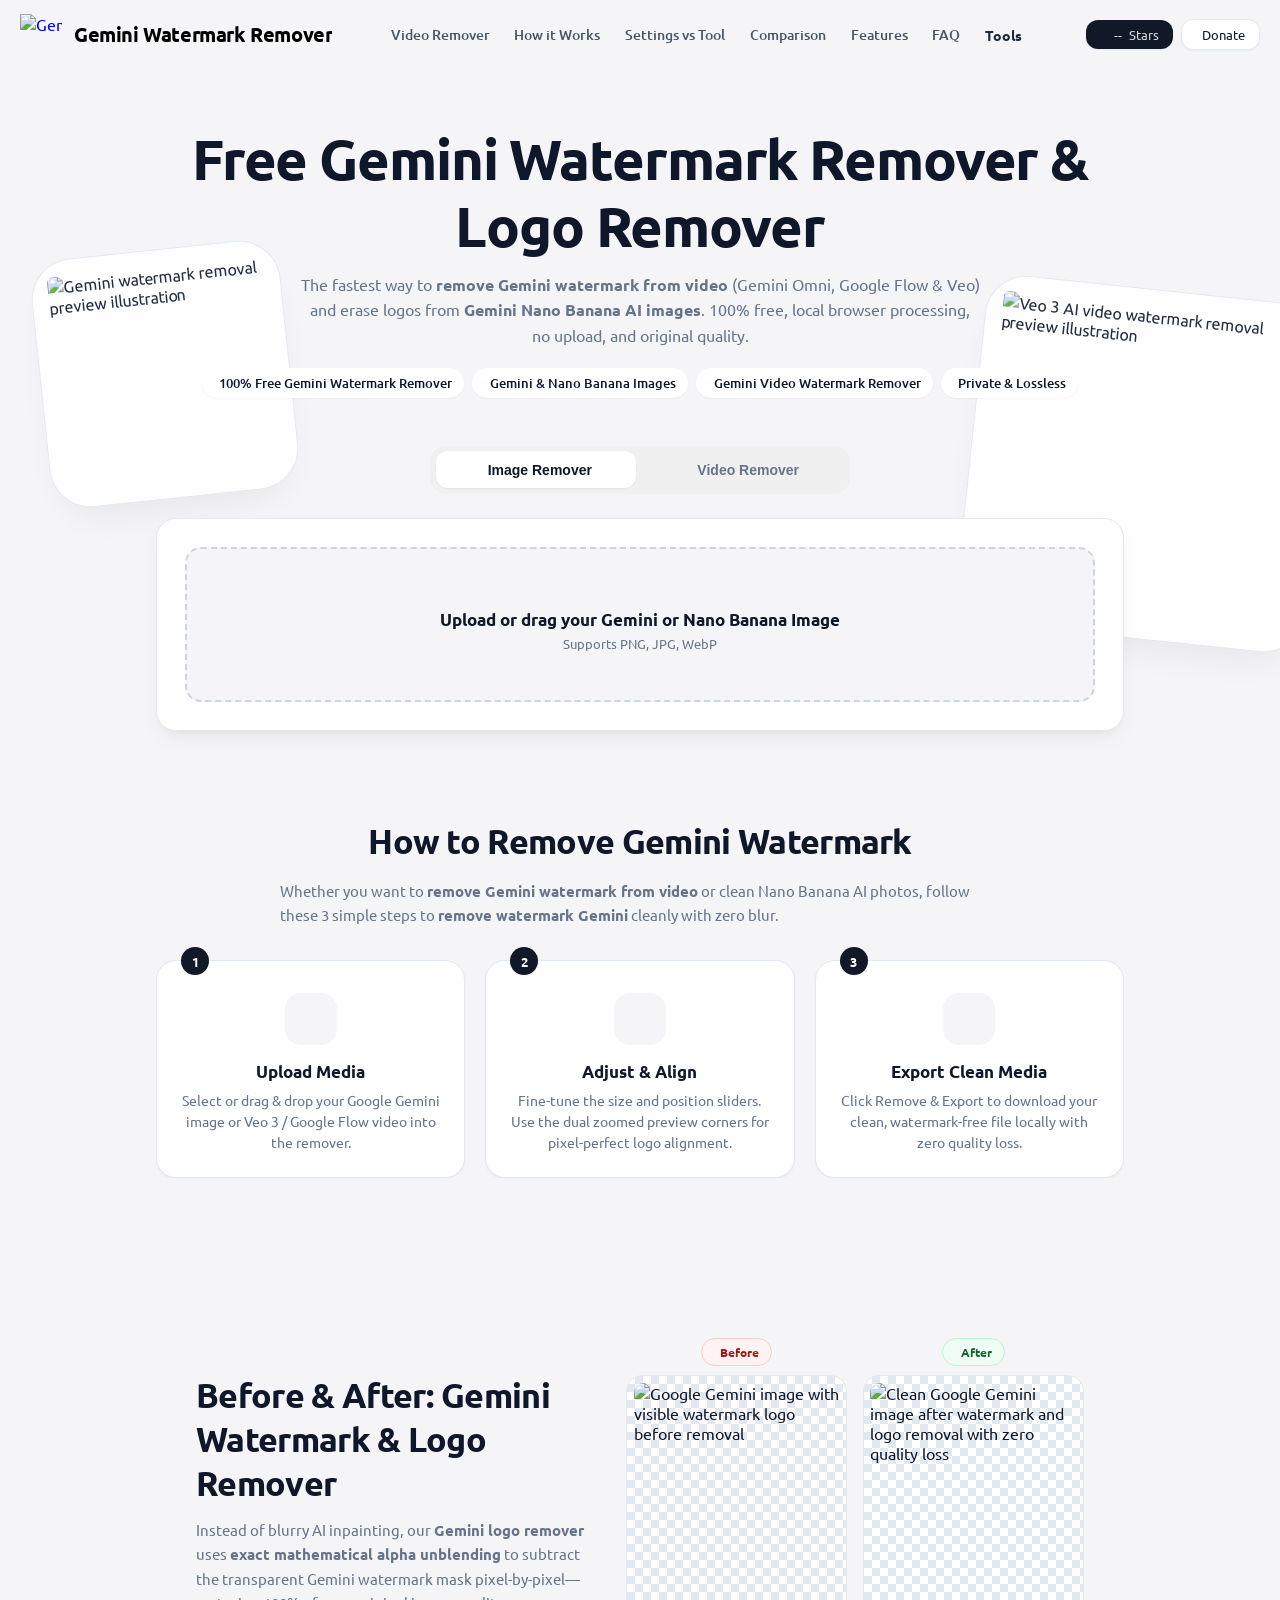
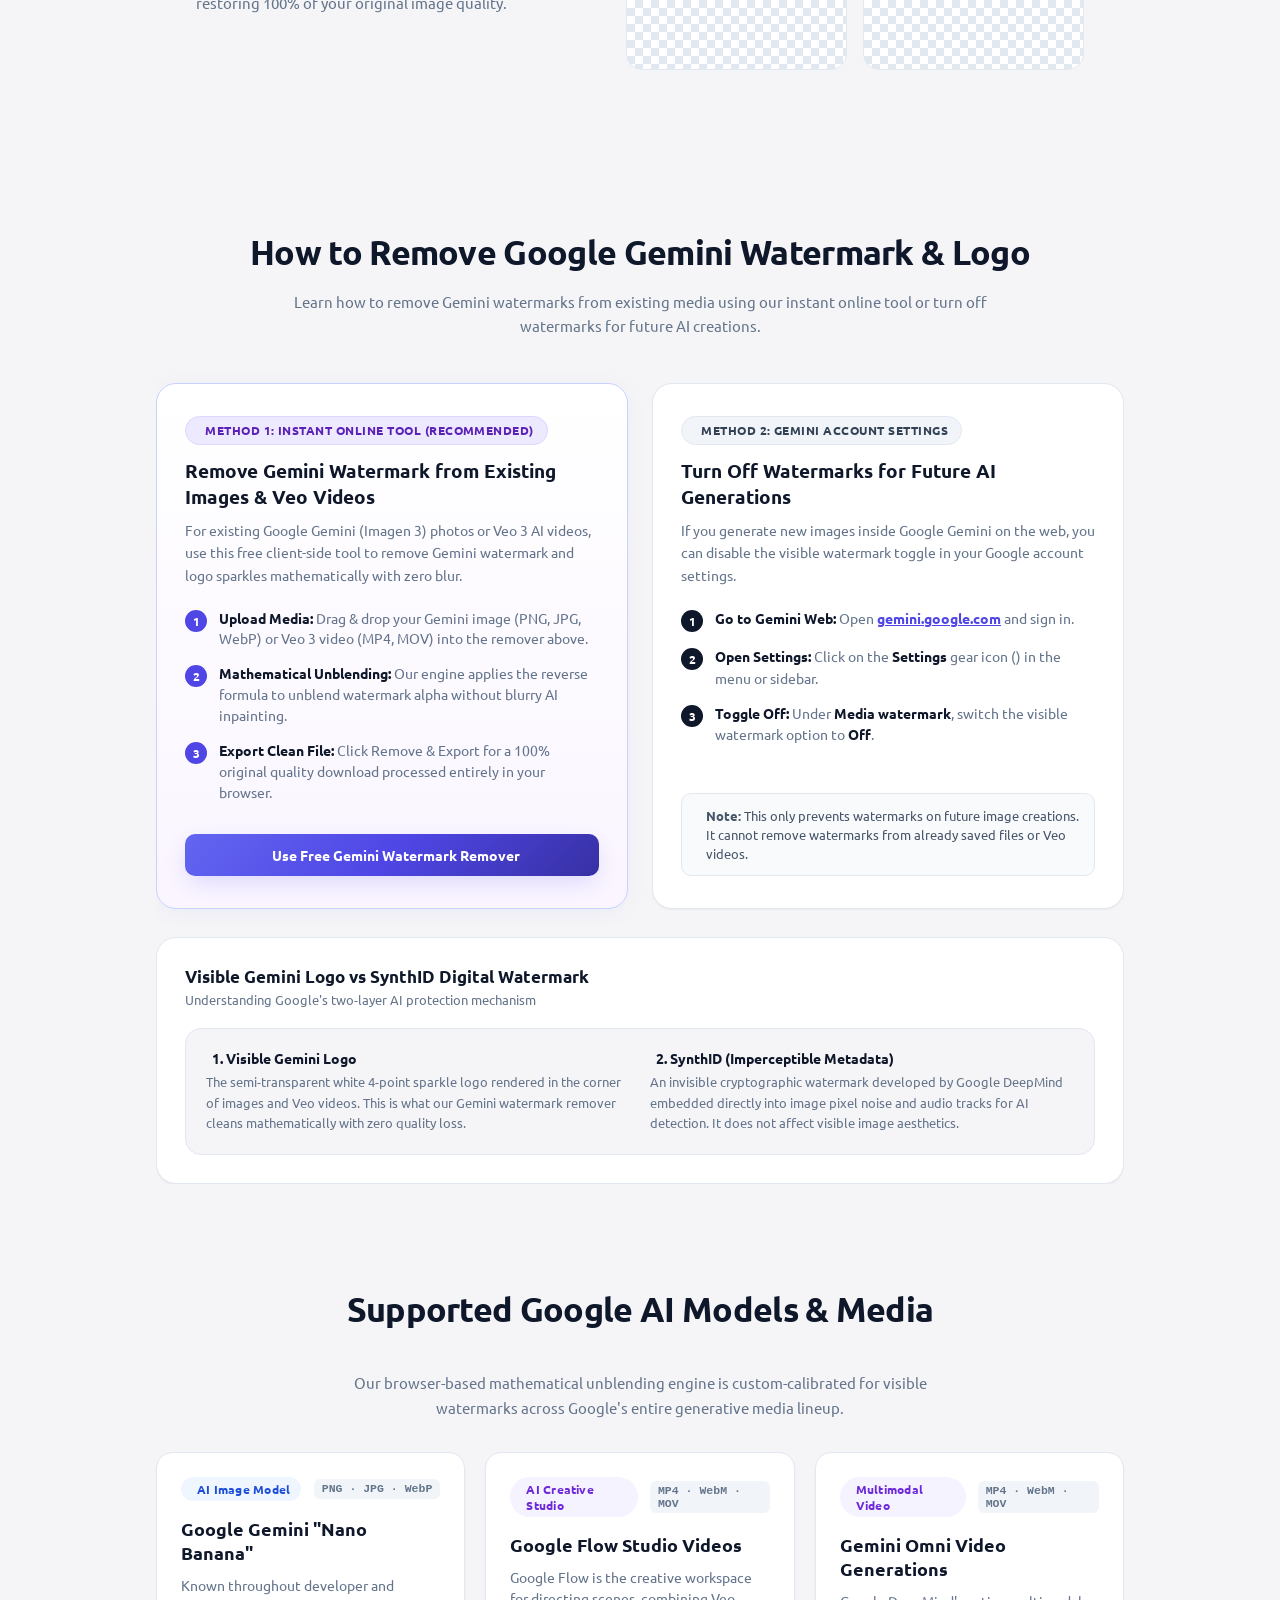
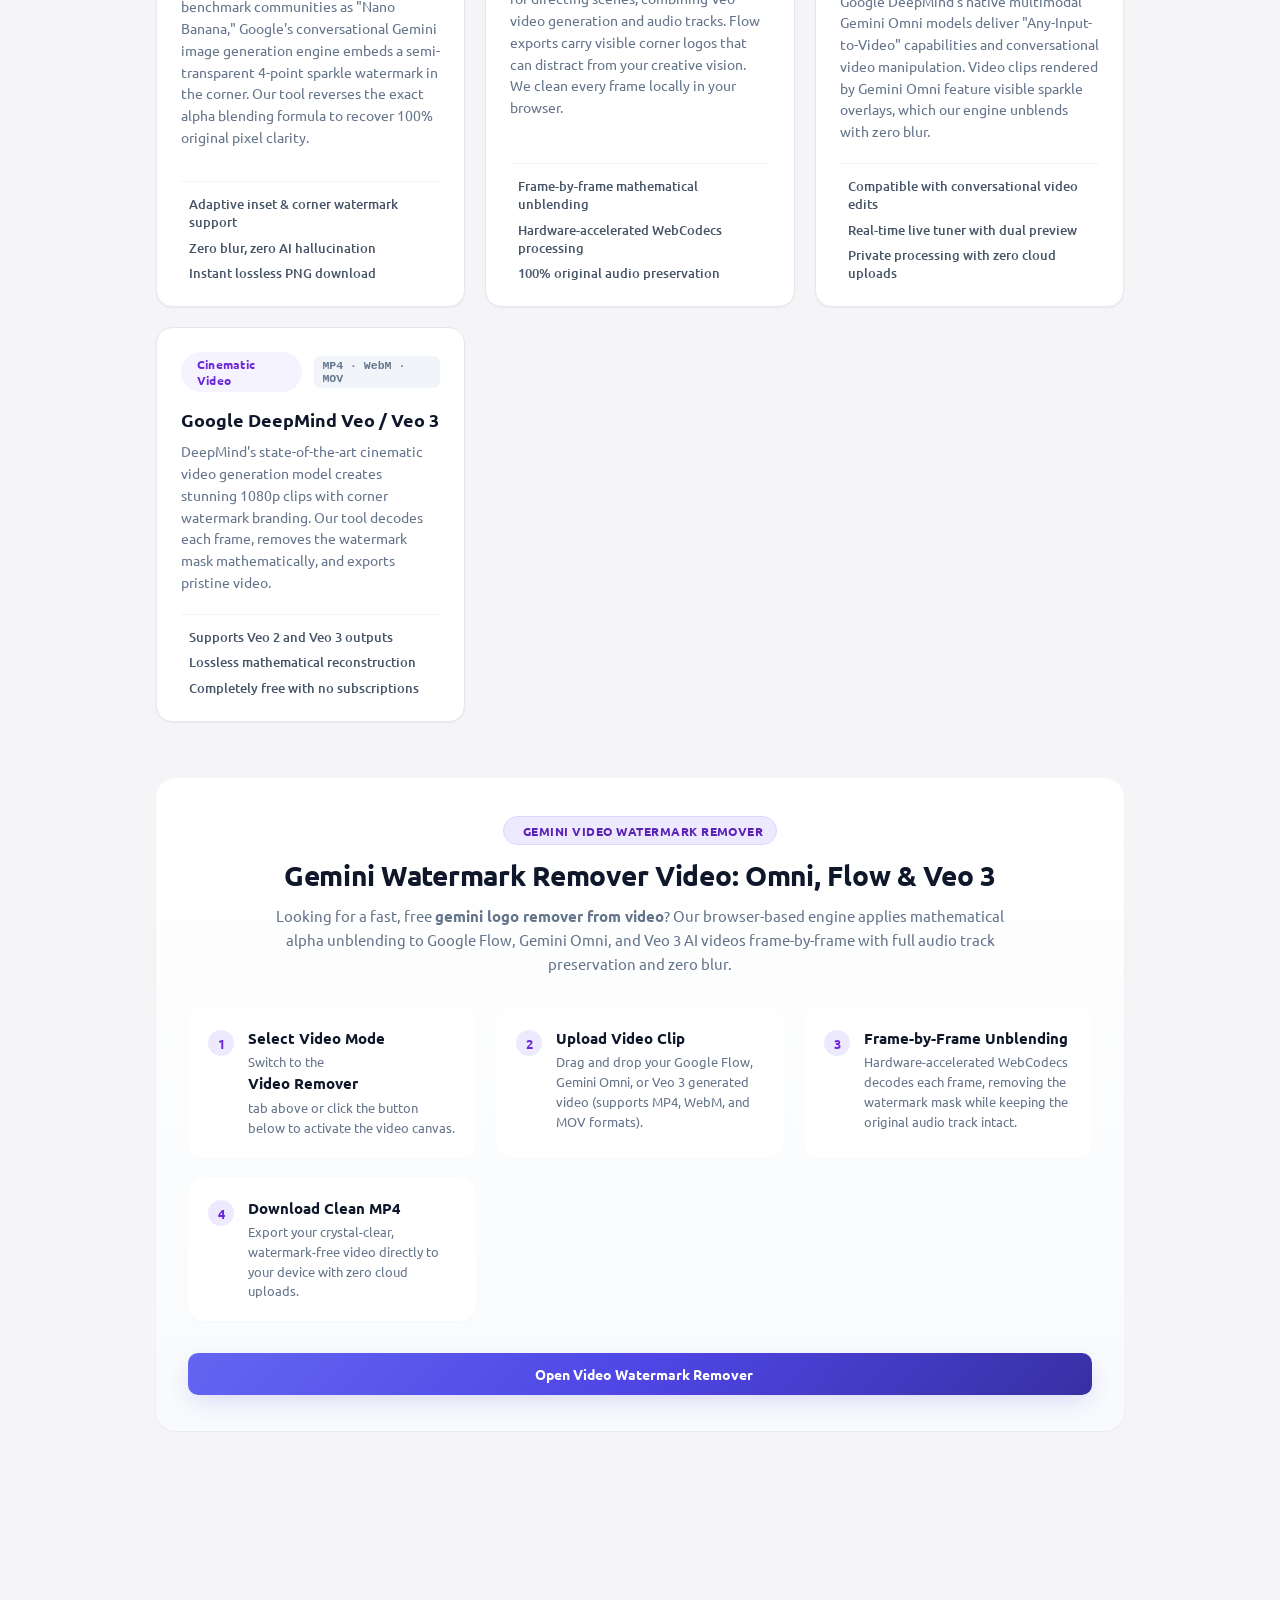
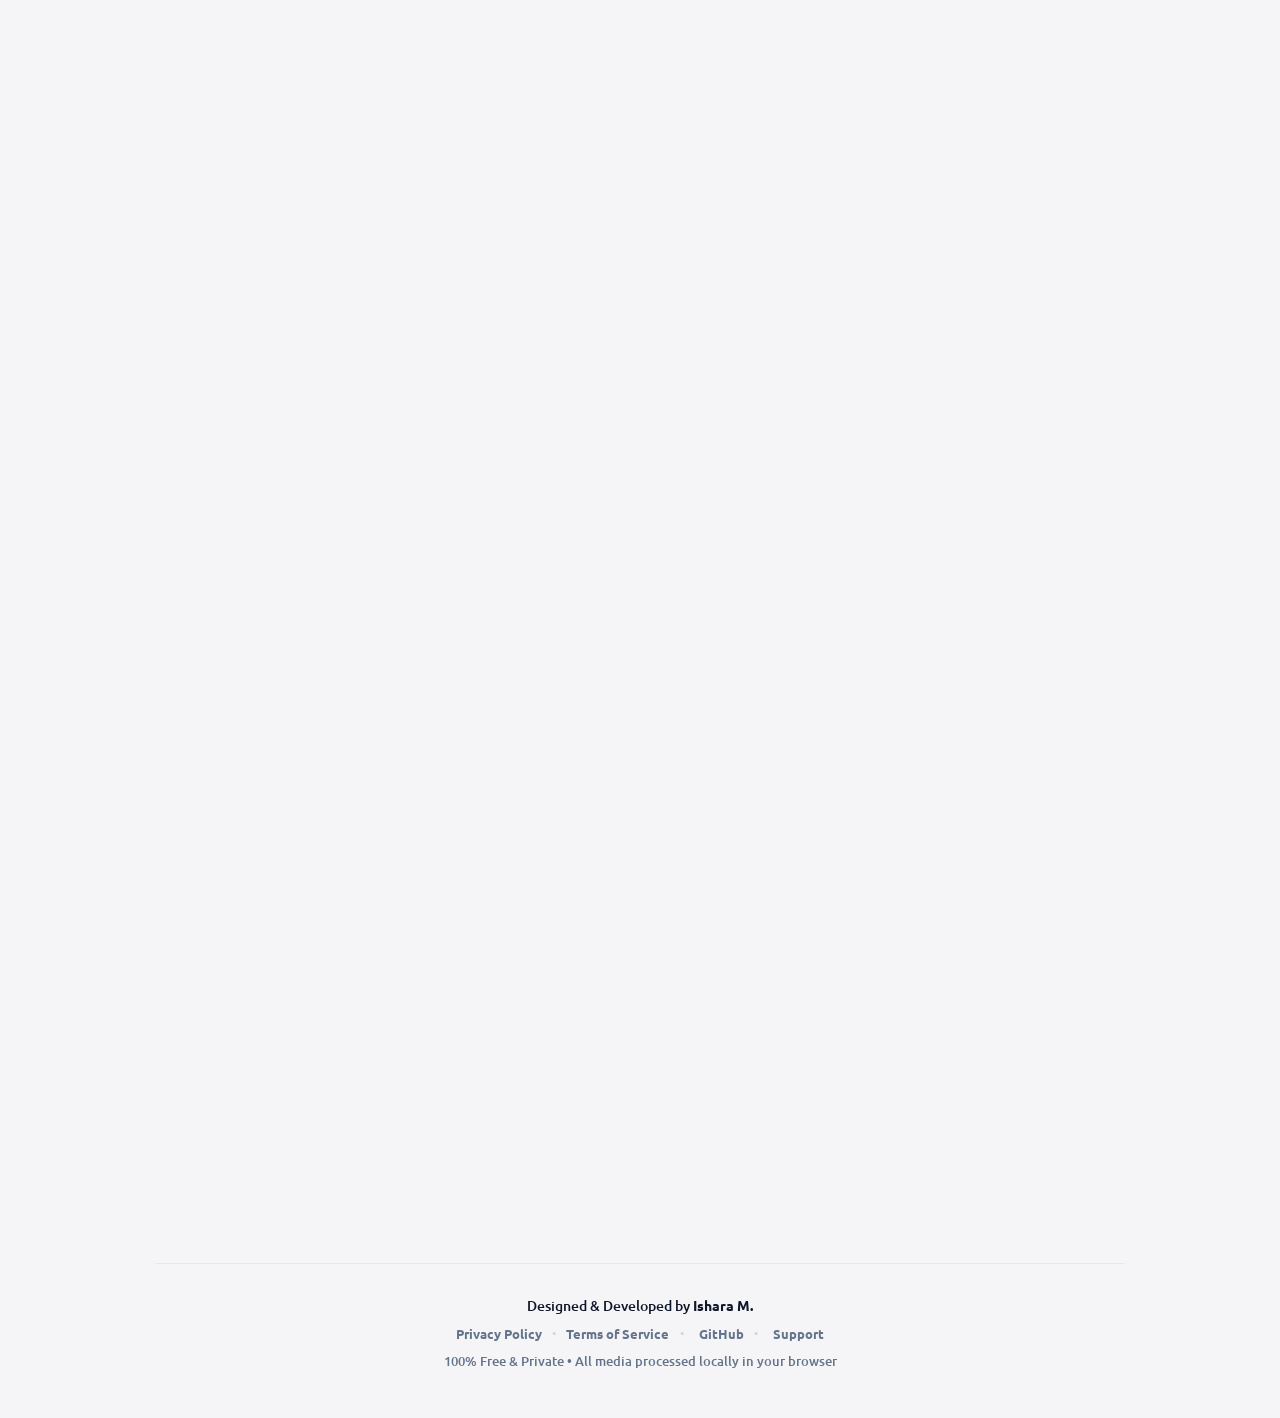
==== index.html @ 547e9e4a "feat: update SEO metadata, headers, and FAQ content for Gemini watermark remover" ====
<!DOCTYPE html>
<html lang="en">

<head>
  <meta charset="UTF-8" />
  <meta name="viewport" content="width=device-width, initial-scale=1.0" />
  <title>Gemini Watermark Remover &amp; Logo Remover – Free Video &amp; Image Tool (Flow &amp; Omni)</title>
  <meta name="description"
    content="Free Gemini watermark remover &amp; logo remover. Remove Gemini watermark from video (Gemini Omni, Flow, Veo) and Nano Banana AI images online with zero quality loss." />
  <meta name="keywords"
    content="gemini watermark remover, gemini logo remover, remove gemini watermark, gemini watermark remover video, gemini video watermark remover, gemini watermark remover free, remove gemini watermark from video, gemini remove watermark, gemini logo remover from video, remove watermark gemini, google flow watermark remover, gemini omni watermark remover, nano banana watermark remover, veo 3 watermark remover" />
  <meta name="robots" content="index, follow" />
  <meta name="author" content="Ishara M." />
  <meta name="theme-color" content="#ffffff" />
  <meta name="apple-mobile-web-app-capable" content="yes" />
  <meta name="apple-mobile-web-app-status-bar-style" content="default" />
  <meta name="apple-mobile-web-app-title" content="Gemini Remover" />
  <link rel="icon" type="image/png"
    href="https://ishara-madu.github.io/gemini-watermark-remover/assets/favicon-96x96.png" sizes="96x96" />
  <link rel="icon" type="image/svg+xml"
    href="https://ishara-madu.github.io/gemini-watermark-remover/assets/favicon.svg" />
  <link rel="shortcut icon" href="https://ishara-madu.github.io/gemini-watermark-remover/assets/favicon.ico" />
  <link rel="apple-touch-icon" sizes="180x180"
    href="https://ishara-madu.github.io/gemini-watermark-remover/assets/apple-touch-icon.png" />
  <link rel="manifest" href="https://ishara-madu.github.io/gemini-watermark-remover/assets/site.webmanifest" />

  <link rel="canonical" href="https://ishara-madu.github.io/gemini-watermark-remover/" />

  <!-- Open Graph / Facebook -->
  <meta property="og:site_name" content="Gemini Watermark Remover" />
  <meta property="og:type" content="website" />
  <meta property="og:url" content="https://ishara-madu.github.io/gemini-watermark-remover/" />
  <meta property="og:title" content="Gemini Watermark Remover &amp; Logo Remover – Free Video &amp; Image Tool" />
  <meta property="og:description"
    content="Free Gemini watermark remover &amp; logo remover. Remove Gemini watermark from video (Gemini Omni, Flow, Veo) and Nano Banana AI images online with zero quality loss." />
  <meta property="og:image" content="https://ishara-madu.github.io/gemini-watermark-remover/assets/logo.webp" />
  <meta property="og:image:width" content="1200" />
  <meta property="og:image:height" content="630" />
  <meta property="og:image:alt" content="Free Gemini Watermark Remover &amp; Logo Remover" />
  <meta property="og:locale" content="en_US" />

  <!-- Twitter -->
  <meta property="twitter:card" content="summary_large_image" />
  <meta property="twitter:url" content="https://ishara-madu.github.io/gemini-watermark-remover/" />
  <meta property="twitter:title" content="Gemini Watermark Remover &amp; Logo Remover – Free Video &amp; Image Tool" />
  <meta property="twitter:description"
    content="Free Gemini watermark remover &amp; logo remover. Remove Gemini watermark from video (Gemini Omni, Flow, Veo) and Nano Banana AI images online with zero quality loss." />
  <meta property="twitter:image" content="https://ishara-madu.github.io/gemini-watermark-remover/assets/logo.webp" />
  <meta property="twitter:image:alt" content="Free Gemini Watermark Remover &amp; Logo Remover" />

  <!-- Structured Data (JSON-LD) -->
  <script type="application/ld+json">
  {
    "@context": "https://schema.org",
    "@graph": [
      {
        "@type": "SoftwareApplication",
        "name": "Gemini Watermark Remover",
        "alternateName": [
          "Remove Gemini Watermark",
          "Google Flow Watermark Remover",
          "Gemini Omni Video Remover",
          "Gemini Nano Banana Watermark Remover",
          "Gemini Logo Remover",
          "Veo 3 Watermark Remover"
        ],
        "url": "https://ishara-madu.github.io/gemini-watermark-remover/",
        "image": "https://ishara-madu.github.io/gemini-watermark-remover/assets/logo.webp",
        "screenshot": "https://ishara-madu.github.io/gemini-watermark-remover/assets/after.webp",
        "inLanguage": "en",
        "operatingSystem": "All, Web Browser",
        "applicationCategory": "MultimediaApplication",
        "applicationSubCategory": "Image and Video Editor",
        "browserRequirements": "Requires HTML5 Canvas and WebCodecs support",
        "description": "Free online watermark remover for Google Gemini, Google Flow, Gemini Omni videos, and Gemini Nano Banana images using mathematical alpha unblending with zero quality loss.",
        "offers": {
          "@type": "Offer",
          "price": "0",
          "priceCurrency": "USD"
        },
        "aggregateRating": {
          "@type": "AggregateRating",
          "ratingValue": "4.9",
          "ratingCount": "1280",
          "bestRating": "5",
          "worstRating": "1"
        },
        "featureList": [
          "100% Client-Side Private Processing (No Server Uploads)",
          "Mathematical Alpha Unblending (Zero Quality Loss & No Blur)",
          "Gemini & Nano Banana Image Watermark Remover (PNG, JPG, WebP)",
          "Gemini Omni & Google Flow AI Video Watermark Remover (MP4, WebM, MOV)",
          "Google Veo 3 Video Watermark Unblending with Audio Preservation",
          "Real-time Live Tuner with Dual Zoomed Previews & Model Presets",
          "100% Free with No File Limits and No Sign-up Required"
        ],
        "author": {
          "@type": "Person",
          "name": "Ishara M.",
          "url": "https://ishara-madu.github.io/"
        }
      },
      {
        "@type": "WebSite",
        "name": "Gemini Watermark Remover",
        "alternateName": "Remove Gemini Watermark Online",
        "url": "https://ishara-madu.github.io/gemini-watermark-remover/",
        "description": "Free online Gemini and Google Flow watermark remover for Gemini Omni videos, Veo clips, and Nano Banana AI images.",
        "inLanguage": "en",
        "publisher": {
          "@type": "Person",
          "name": "Ishara M.",
          "url": "https://ishara-madu.github.io/"
        }
      },
      {
        "@type": "BreadcrumbList",
        "itemListElement": [
          {
            "@type": "ListItem",
            "position": 1,
            "name": "Home",
            "item": "https://ishara-madu.github.io/gemini-watermark-remover/"
          }
        ]
      },
      {
        "@type": "HowTo",
        "name": "How to Remove Gemini & Google Flow Watermarks Online",
        "description": "Step-by-step guide to remove visible Gemini and Google Flow watermarks from Gemini Omni videos and Nano Banana images directly in your browser without quality loss.",
        "image": "https://ishara-madu.github.io/gemini-watermark-remover/assets/logo.webp",
        "step": [
          {
            "@type": "HowToStep",
            "position": 1,
            "name": "Upload Media",
            "text": "Select or drag & drop your Gemini Nano Banana image (PNG, JPG, WebP) or Gemini Omni / Google Flow / Veo video (MP4, WebM, MOV) into the watermark remover tool."
          },
          {
            "@type": "HowToStep",
            "position": 2,
            "name": "Adjust & Align",
            "text": "Choose a model preset (Nano Banana, Omni/Flow, or Veo) or fine-tune sliders. Use the dual zoomed preview corners for pixel-perfect alignment over the visible logo."
          },
          {
            "@type": "HowToStep",
            "position": 3,
            "name": "Export Clean Media",
            "text": "Click Remove & Export to generate your watermark-free file locally in your browser with zero quality loss."
          }
        ]
      },
      {
        "@type": "FAQPage",
        "mainEntity": [
          {
            "@type": "Question",
            "name": "How to remove Gemini watermark from video and AI images?",
            "acceptedAnswer": {
              "@type": "Answer",
              "text": "To remove Gemini watermark from video (Google Flow, Gemini Omni, Veo) or Nano Banana AI images, simply upload your file into our Gemini watermark remover free tool above. Our tool mathematically unblends the transparent logo pixel-by-pixel, restoring 100% of your original media clarity without any blurry AI smudge."
            }
          },
          {
            "@type": "Question",
            "name": "How does this Gemini logo remover work?",
            "acceptedAnswer": {
              "@type": "Answer",
              "text": "Google Gemini embeds a transparent logo mask into generated images and Veo videos using alpha blending. Instead of guessing pixels like AI object removers, our Gemini logo remover applies the exact reverse mathematical formula Original = (Watermarked - Logo * Alpha) / (1 - Alpha) to unblend the watermark pixel-by-pixel with zero quality loss."
            }
          },
          {
            "@type": "Question",
            "name": "Is this Gemini watermark remover free to use?",
            "acceptedAnswer": {
              "@type": "Answer",
              "text": "Yes, our Gemini watermark remover free online tool is 100% free with no limits! There are no hidden subscription fees, no user registration required, no file count limits, and no secondary watermarks added to your exported files."
            }
          },
          {
            "@type": "Question",
            "name": "Does this tool work on Google Gemini Nano Banana images?",
            "acceptedAnswer": {
              "@type": "Answer",
              "text": "Yes! 'Nano Banana' is the widely recognized codename for Google's conversational Gemini image generation model. Our tool is optimized to detect and reverse the 4-point sparkle watermark on Nano Banana images with 100% mathematical precision and zero blur."
            }
          },
          {
            "@type": "Question",
            "name": "Can I remove watermarks from Google Flow and Gemini Omni videos?",
            "acceptedAnswer": {
              "@type": "Answer",
              "text": "Yes! Our browser engine directly cleans visible watermarks from Google Flow studio videos and Gemini Omni multimodal clips (MP4, WebM, MOV) frame-by-frame using WebCodecs, fully preserving your original audio."
            }
          },
          {
            "@type": "Question",
            "name": "Can I remove Gemini watermark from Veo 3 videos and Imagen 3 photos?",
            "acceptedAnswer": {
              "@type": "Answer",
              "text": "Yes! Our tool fully supports Google Gemini Imagen 3 / Nano Banana images (PNG, JPG, WebP) and Gemini Veo 3 / Google Flow / Omni AI videos (MP4, WebM, MOV) with full audio preservation and GPU-accelerated WebCodecs."
            }
          },
          {
            "@type": "Question",
            "name": "Can I turn off watermarks directly in Google Gemini settings?",
            "acceptedAnswer": {
              "@type": "Answer",
              "text": "Yes! On Gemini web (gemini.google.com), you can go to Settings > Media watermark and turn visible watermarks Off. However, this only applies to future image generations and cannot remove watermarks from previously saved images or Flow/Veo/Omni videos, which is why you can use our free tool."
            }
          },
          {
            "@type": "Question",
            "name": "What is the difference between visual Gemini logo and SynthID?",
            "acceptedAnswer": {
              "@type": "Answer",
              "text": "Visual watermarks are the transparent 4-point sparkle logos seen in the corner of images and videos, which our tool removes cleanly. SynthID is an imperceptible cryptographic watermark embedded directly into pixel noise by Google DeepMind for AI detection that does not affect visual appearance."
            }
          },
          {
            "@type": "Question",
            "name": "Why is mathematical watermark removal better than AI inpainting?",
            "acceptedAnswer": {
              "@type": "Answer",
              "text": "AI inpainting tools guess what lies beneath the watermark by blurring or smudging pixels, causing loss of detail. Mathematical alpha unblending subtracts the exact transparency values of the Gemini logo, revealing the actual sharp original pixels underneath."
            }
          },
          {
            "@type": "Question",
            "name": "Are my images and videos kept private and secure?",
            "acceptedAnswer": {
              "@type": "Answer",
              "text": "Absolutely. All image and video processing is executed 100% locally inside your web browser using HTML5 Canvas and WebCodecs APIs. Your files are never uploaded, stored, or transmitted to any external server."
            }
          },
          {
            "@type": "Question",
            "name": "What image and video file formats are supported?",
            "acceptedAnswer": {
              "@type": "Answer",
              "text": "We support all major formats: Images (PNG, JPG, WebP) and Videos (MP4, WebM, MOV) with instant browser downloads."
            }
          },
          {
            "@type": "Question",
            "name": "Can I use this Gemini watermark remover on mobile phones and tablets?",
            "acceptedAnswer": {
              "@type": "Answer",
              "text": "Yes! The website is fully mobile-responsive and works seamlessly on smartphones and tablets across iOS (Safari) and Android (Chrome/Edge/Firefox)."
            }
          }
        ]
      }
    ]
  }
  </script>
  <!-- Performance Resource Hints & Font Preconnects -->
  <link rel="preconnect" href="https://fonts.googleapis.com">
  <link rel="preconnect" href="https://fonts.gstatic.com" crossorigin>
  <link rel="dns-prefetch" href="https://code.iconify.design">
  <link href="https://fonts.googleapis.com/css2?family=Ubuntu:wght@400;500;700&display=swap" rel="stylesheet">
  <link rel="stylesheet" href="./style.css" />
  <script defer src="https://code.iconify.design/iconify-icon/1.0.7/iconify-icon.min.js"></script>
</head>

<body>

  <!-- Top Navigation Header -->
  <header class="app-header">
    <div class="header-container">
      <a href="#" class="brand" title="Gemini Watermark Remover">
        <img src="./assets/logo.webp" alt="Gemini Watermark Remover Logo" width="42" height="42" decoding="async"
          fetchpriority="high" style="object-fit: cover;" />
        <div class="brand-text">
          <span class="brand-title">Gemini Watermark Remover</span>
        </div>
      </a>

      <!-- Desktop Navigation Menu -->
      <nav class="nav-menu" aria-label="Main Navigation">
        <a href="#panel-video" class="nav-link" id="nav-link-video">Video Remover</a>
        <a href="#how-it-works" class="nav-link">How it Works</a>
        <a href="#guide" class="nav-link">Settings vs Tool</a>
        <a href="#comparison" class="nav-link">Comparison</a>
        <a href="#features" class="nav-link">Features</a>
        <a href="#faq" class="nav-link">FAQ</a>

        <!-- Tools Dropdown -->
        <div class="nav-dropdown" id="tools-dropdown">
          <button type="button" class="nav-link nav-dropdown-btn" id="tools-dropdown-btn" aria-expanded="false"
            aria-haspopup="true">
            <span>Tools</span>
            <iconify-icon icon="ph:caret-down-bold" class="dropdown-arrow" width="12"></iconify-icon>
          </button>
          <div class="dropdown-menu" id="tools-dropdown-menu">
            <a href="https://ishara-madu.github.io/online-image-converter/" target="_blank" rel="noopener noreferrer"
              class="dropdown-item promo-item"
              data-auto-favicon="https://ishara-madu.github.io/online-image-converter/">
              <div class="dropdown-item-icon promo-icon">
                <img src="https://ishara-madu.github.io/online-image-converter/favicon.ico"
                  onerror="this.onerror=null; this.src='https://www.google.com/s2/favicons?domain=ishara-madu.github.io&amp;sz=64';"
                  alt="Online Image Converter Favicon" class="tool-favicon-img" width="22" height="22" loading="lazy" />
              </div>
              <div class="dropdown-item-content">
                <div class="dropdown-item-title-row">
                  <span class="dropdown-item-title">Online Image Converter</span>
                  <span class="badge-featured">Free &amp; Fast</span>
                </div>
                <p class="dropdown-item-desc">Convert WebP, PNG, JPG, AVIF, GIF with zero quality loss.</p>
              </div>
              <iconify-icon icon="ph:arrow-square-out-bold" width="16" class="dropdown-ext-icon"></iconify-icon>
            </a>

            <div class="dropdown-divider"></div>

            <a href="#" class="dropdown-item active-tool">
              <div class="dropdown-item-icon active-icon">
                <img src="./assets/favicon-96x96.png" alt="Gemini Watermark Remover Favicon" class="tool-favicon-img"
                  width="22" height="22" loading="lazy" />
              </div>
              <div class="dropdown-item-content">
                <div class="dropdown-item-title-row">
                  <span class="dropdown-item-title">Gemini Watermark Remover</span>
                  <span class="badge-current">Current</span>
                </div>
                <p class="dropdown-item-desc">Remove Gemini, Flow &amp; Omni watermarks mathematically.</p>
              </div>
            </a>
          </div>
        </div>
      </nav>

      <!-- Hamburger Menu Toggle Button (Mobile Only) -->
      <button type="button" id="mobile-menu-btn" class="mobile-menu-toggle" aria-label="Toggle navigation menu"
        aria-expanded="false">
        <iconify-icon icon="ph:list-bold" class="icon-hamburger" width="22"></iconify-icon>
        <iconify-icon icon="ph:x-bold" class="icon-close hidden" width="22"></iconify-icon>
      </button>

      <div id="header-actions" class="header-actions">
        <!-- Mobile Navigation Menu (visible inside mobile dropdown) -->
        <div class="mobile-nav-links">
          <a href="#panel-video" class="mobile-nav-link" id="mobile-nav-link-video">
            <iconify-icon icon="ph:video-bold" width="18"></iconify-icon>
            <span>Video Remover</span>
          </a>
          <a href="#models-showcase" class="mobile-nav-link">
            <iconify-icon icon="ph:cpu-bold" width="18"></iconify-icon>
            <span>Supported Models</span>
          </a>
          <a href="#how-it-works" class="mobile-nav-link">
            <iconify-icon icon="ph:info-bold" width="18"></iconify-icon>
            <span>How it Works</span>
          </a>
          <a href="#guide" class="mobile-nav-link">
            <iconify-icon icon="ph:book-open-bold" width="18"></iconify-icon>
            <span>Settings vs Tool</span>
          </a>
          <a href="#comparison" class="mobile-nav-link">
            <iconify-icon icon="ph:git-diff-bold" width="18"></iconify-icon>
            <span>Comparison</span>
          </a>
          <a href="#features" class="mobile-nav-link">
            <iconify-icon icon="ph:shield-check-bold" width="18"></iconify-icon>
            <span>Features</span>
          </a>
          <a href="#faq" class="mobile-nav-link">
            <iconify-icon icon="ph:question-bold" width="18"></iconify-icon>
            <span>FAQ</span>
          </a>

          <div class="mobile-promo-card">
            <div class="mobile-promo-header">
              <span class="mobile-promo-label">Recommended Tool</span>
              <span class="badge-featured">Free &amp; Fast</span>
            </div>
            <a href="https://ishara-madu.github.io/online-image-converter/" target="_blank" rel="noopener noreferrer"
              class="mobile-promo-link" data-auto-favicon="https://ishara-madu.github.io/online-image-converter/">
              <div class="dropdown-item-icon promo-icon">
                <img src="https://ishara-madu.github.io/online-image-converter/favicon.ico"
                  onerror="this.onerror=null; this.src='https://www.google.com/s2/favicons?domain=ishara-madu.github.io&amp;sz=64';"
                  alt="Online Image Converter Favicon" class="tool-favicon-img" width="22" height="22" loading="lazy" />
              </div>
              <div class="mobile-promo-info">
                <strong>Online Image Converter</strong>
                <p>Convert WebP, PNG, JPG, AVIF in browser</p>
              </div>
              <iconify-icon icon="ph:arrow-square-out-bold" width="16" class="mobile-promo-ext"></iconify-icon>
            </a>
          </div>
        </div>

        <div class="header-action-buttons">
          <a href="https://github.com/ishara-madu/gemini-watermark-remover" target="_blank" rel="noopener noreferrer"
            class="btn-github" title="Star on GitHub">
            <iconify-icon icon="ph:github-logo" width="18"></iconify-icon>
            <iconify-icon icon="ph:star-fill" width="14" style="color: #eab308;"></iconify-icon>
            <span id="star-count-num">--</span>
            <span class="btn-github-label">Stars</span>
          </a>
          <a href="https://buymeacoffee.com/ishara.madu" target="_blank" rel="noopener noreferrer" class="btn-donate"
            title="Support the project">
            <iconify-icon icon="ph:heart-fill" width="16" style="color: #f43f5e;"></iconify-icon>
            <span>Donate</span>
          </a>
        </div>
      </div>
    </div>
  </header>

  <main class="container">
    <!-- Hero Section -->
    <div class="hero-section">
      <h1 class="hero-title">Free Gemini Watermark Remover &amp; Logo Remover</h1>
      <p class="hero-description">
        The fastest way to <strong>remove Gemini watermark from video</strong> (Gemini Omni, Google Flow &amp; Veo) and erase logos from
        <strong style="color: #64748b">Gemini Nano Banana AI images</strong>. 100% free, local browser processing, no upload, and original quality.
      </p>
      <div class="hero-badges">
        <span class="hero-badge-pill"><iconify-icon icon="ph:sparkle-bold" width="15" style="color: #059669;"></iconify-icon> 100% Free Gemini Watermark Remover</span>
        <span class="hero-badge-pill"><iconify-icon icon="ph:image-square-bold" width="15" style="color: #2563eb;"></iconify-icon> Gemini &amp; Nano Banana Images</span>
        <a href="#panel-video" class="hero-badge-pill hero-badge-link" id="hero-badge-video-link"><iconify-icon icon="ph:video-camera-bold" width="15" style="color: #7c3aed;"></iconify-icon> Gemini Video Watermark Remover</a>
        <span class="hero-badge-pill"><iconify-icon icon="ph:shield-check-bold" width="15" style="color: #0d9488;"></iconify-icon> Private &amp; Lossless</span>
      </div>
    </div>

    <!-- Left Decorative Background Frame -->
    <div class="hero-bg-frame-container left" aria-hidden="true">
      <div class="hero-bg-frame">
        <img src="./assets/bg1.webp" alt="Gemini watermark removal preview illustration" class="hero-bg-img" width="250"
          height="250" loading="lazy" decoding="async" fetchpriority="low" />
      </div>
    </div>

    <!-- Right Decorative Background Frame -->
    <div class="hero-bg-frame-container right" aria-hidden="true">
      <div class="hero-bg-frame">
        <img src="./assets/bg2.webp" alt="Veo 3 AI video watermark removal preview illustration" class="hero-bg-img"
          width="350" height="350" loading="lazy" decoding="async" fetchpriority="low" />
      </div>
    </div>

    <!-- Tab Switcher -->
    <div class="tab-container">
      <button id="tab-image" class="tab-btn active">
        <iconify-icon icon="ph:image-bold" width="18"></iconify-icon>
        <span>Image Remover</span>
      </button>
      <button id="tab-video" class="tab-btn">
        <iconify-icon icon="ph:video-bold" width="18"></iconify-icon>
        <span>Video Remover</span>
      </button>
    </div>

    <!-- Image Removal Panel -->
    <section id="panel-image" class="card">
      <div id="img-dropzone" class="dropzone">
        <div class="dropzone-icon">
          <iconify-icon icon="ph:upload-simple-bold"></iconify-icon>
        </div>
        <p class="dropzone-title">Upload or drag your Gemini or Nano Banana Image</p>
        <p class="dropzone-sub">Supports PNG, JPG, WebP</p>
        <input id="img-input" type="file" accept="image/*" class="hidden" />
      </div>

      <!-- Image Tuner & Live Preview Container -->
      <div id="img-tuner-container" class="tuner-container hidden">
        <div id="img-detect-badge" class="detect-badge hidden"></div>
        <div class="tuner-preview-row">
          <div class="tuner-canvas-box main-box">
            <span class="canvas-title">
              <iconify-icon icon="ph:frame-corners" width="14"></iconify-icon>
              Preview (Full Frame)
            </span>
            <div class="canvas-wrapper">
              <canvas id="img-main-canvas"></canvas>
            </div>
          </div>
          <div class="tuner-canvas-box zoom-box">
            <div class="zoom-card">
              <span class="canvas-title text-blue-600">
                <iconify-icon icon="ph:magnifying-glass-plus" width="14"></iconify-icon>
                Zoomed Original
              </span>
              <div class="canvas-wrapper">
                <canvas id="img-zoom-canvas" width="200" height="200"></canvas>
              </div>
            </div>
            <div class="zoom-card">
              <span class="canvas-title text-green-600">
                <iconify-icon icon="ph:check-circle" width="14"></iconify-icon>
                Zoomed Cleaned
              </span>
              <div class="canvas-wrapper">
                <canvas id="img-zoom-cleaned-canvas" width="200" height="200"></canvas>
              </div>
            </div>
          </div>
        </div>

        <!-- Quick Select Model Presets -->
        <div class="tuner-preset-row">
          <span class="tuner-preset-label">Model Preset:</span>
          <div class="tuner-preset-buttons">
            <button type="button" class="btn-preset active" data-preset="new" id="btn-preset-img-nano">
              <iconify-icon icon="ph:sparkle-bold"></iconify-icon> Gemini / Nano Banana (Adaptive)
            </button>
            <button type="button" class="btn-preset" data-preset="classic" id="btn-preset-img-classic">
              <iconify-icon icon="ph:corners-out"></iconify-icon> Classic Corner (Fixed)
            </button>
          </div>
        </div>

        <div class="tuner-sliders mt-2">
          <div class="slider-group">
            <div class="tuner-slider-label">
              <span>Strength (Gain)</span>
              <span id="lbl-img-gain">0.60x</span>
            </div>
            <input type="range" id="slider-img-gain" min="0.1" max="3" step="0.05" value="0.6" />
          </div>
          <div class="slider-group">
            <div class="tuner-slider-label">
              <span>Size Scale</span>
              <span id="lbl-img-scale">1.00x</span>
            </div>
            <input type="range" id="slider-img-scale" min="0.5" max="2" step="0.05" value="1.0" />
          </div>
          <div class="slider-group">
            <div class="tuner-slider-label">
              <span>Position X</span>
              <span id="lbl-img-offset-x">-128px</span>
            </div>
            <input type="range" id="slider-img-offset-x" min="-250" max="150" step="1" value="-128" />
          </div>
          <div class="slider-group">
            <div class="tuner-slider-label">
              <span>Position Y</span>
              <span id="lbl-img-offset-y">-128px</span>
            </div>
            <input type="range" id="slider-img-offset-y" min="-250" max="150" step="1" value="-128" />
          </div>
        </div>

        <div class="tuner-actions">
          <button id="btn-img-reset-sliders" class="btn btn-secondary text-xs">
            <iconify-icon icon="ph:arrow-counter-clockwise"></iconify-icon> Reset Sliders
          </button>
          <button id="btn-img-export" class="btn btn-primary">
            <iconify-icon icon="ph:eraser"></iconify-icon> Remove &amp; Export Image
          </button>
        </div>
      </div>

      <div id="img-results" class="hidden mt-4"></div>
    </section>

    <!-- Video Removal Panel -->
    <section id="panel-video" class="card hidden">
      <div id="video-dropzone" class="dropzone">
        <div class="dropzone-icon">
          <iconify-icon icon="ph:video-bold"></iconify-icon>
        </div>
        <p class="dropzone-title">Upload or drag a Gemini Omni, Google Flow, or Veo video</p>
        <p class="dropzone-sub">Supports MP4, WebM, MOV</p>
        <input id="video-input" type="file" accept="video/*" class="hidden" />
      </div>

      <!-- Video Tuner & Live Preview Container -->
      <div id="video-tuner-container" class="tuner-container hidden">
        <div id="video-detect-badge" class="detect-badge hidden"></div>
        <div class="tuner-preview-row">
          <div class="tuner-canvas-box main-box">
            <span class="canvas-title">
              <iconify-icon icon="ph:frame-corners" width="14"></iconify-icon>
              Preview (Full Frame)
            </span>
            <div class="canvas-wrapper">
              <canvas id="video-main-canvas"></canvas>
            </div>
          </div>
          <div class="tuner-canvas-box zoom-box">
            <div class="zoom-card">
              <span class="canvas-title text-blue-600">
                <iconify-icon icon="ph:magnifying-glass-plus" width="14"></iconify-icon>
                Zoomed Original
              </span>
              <div class="canvas-wrapper">
                <canvas id="video-zoom-canvas" width="200" height="200"></canvas>
              </div>
            </div>
            <div class="zoom-card">
              <span class="canvas-title text-green-600">
                <iconify-icon icon="ph:check-circle" width="14"></iconify-icon>
                Zoomed Cleaned
              </span>
              <div class="canvas-wrapper">
                <canvas id="video-zoom-cleaned-canvas" width="200" height="200"></canvas>
              </div>
            </div>
          </div>
        </div>

        <!-- Quick Select Video Model Presets -->
        <div class="tuner-preset-row">
          <span class="tuner-preset-label">Model Preset:</span>
          <div class="tuner-preset-buttons">
            <button type="button" class="btn-preset active" data-preset="veo" id="btn-preset-vid-omni">
              <iconify-icon icon="ph:video-camera-bold"></iconify-icon> Gemini Omni &amp; Flow (Adaptive)
            </button>
            <button type="button" class="btn-preset" data-preset="corner" id="btn-preset-vid-veo">
              <iconify-icon icon="ph:corners-out"></iconify-icon> Veo (Corner)
            </button>
            <button type="button" class="btn-preset" data-preset="sparkle" id="btn-preset-vid-sparkle">
              <iconify-icon icon="ph:sparkle-bold"></iconify-icon> Standard Sparkle
            </button>
          </div>
        </div>

        <div class="tuner-sliders mt-2">
          <div class="slider-group">
            <div class="tuner-slider-label">
              <span>Strength (Gain)</span>
              <span id="lbl-video-gain">0.60x</span>
            </div>
            <input type="range" id="slider-video-gain" min="0.1" max="3" step="0.05" value="0.6" />
          </div>
          <div class="slider-group">
            <div class="tuner-slider-label">
              <span>Size Scale</span>
              <span id="lbl-video-scale">1.00x</span>
            </div>
            <input type="range" id="slider-video-scale" min="0.5" max="2" step="0.05" value="1.0" />
          </div>
          <div class="slider-group">
            <div class="tuner-slider-label">
              <span>Position X</span>
              <span id="lbl-video-offset-x">-24px</span>
            </div>
            <input type="range" id="slider-video-offset-x" min="-150" max="150" step="1" value="-24" />
          </div>
          <div class="slider-group">
            <div class="tuner-slider-label">
              <span>Position Y</span>
              <span id="lbl-video-offset-y">-24px</span>
            </div>
            <input type="range" id="slider-video-offset-y" min="-150" max="150" step="1" value="-24" />
          </div>
        </div>

        <div class="tuner-actions">
          <button id="btn-video-reset-sliders" class="btn btn-secondary text-xs">
            <iconify-icon icon="ph:arrow-counter-clockwise"></iconify-icon> Reset Sliders
          </button>
          <button id="btn-video-export" class="btn btn-primary">
            <iconify-icon icon="ph:eraser"></iconify-icon> Remove &amp; Export Video MP4
          </button>
        </div>
      </div>

      <!-- Processing Progress -->
      <div id="video-status" class="hidden mt-4 text-center">
        <p class="mb-2">Cleaning &amp; Encoding Video...</p>
        <div class="progress-bar-container">
          <div id="video-progress-bar" class="progress-bar-fill"></div>
        </div>
        <p id="video-progress-text" class="progress-text">0%</p>
      </div>

      <div id="video-results" class="hidden mt-4"></div>
    </section>

    <!-- How It Works Step-by-Step Section -->
    <section id="how-it-works" class="how-it-works-section">
      <h2 class="section-title">How to Remove Gemini Watermark</h2>
      <p class="guide-subtitle" style="margin-bottom: 2rem;">
        Whether you want to <strong>remove Gemini watermark from video</strong> or clean Nano Banana AI photos, follow these 3 simple steps to <strong>remove watermark Gemini</strong> cleanly with zero blur.
      </p>
      <div class="steps-grid">
        <div class="step-card">
          <div class="step-badge">1</div>
          <div class="step-icon">
            <iconify-icon icon="ph:upload-simple" width="26"></iconify-icon>
          </div>
          <h3 class="step-title">Upload Media</h3>
          <p class="step-desc">
            Select or drag &amp; drop your Google Gemini image or Veo 3 / Google Flow video into the remover.
          </p>
        </div>

        <div class="step-card">
          <div class="step-badge">2</div>
          <div class="step-icon">
            <iconify-icon icon="ph:sliders-horizontal" width="26"></iconify-icon>
          </div>
          <h3 class="step-title">Adjust &amp; Align</h3>
          <p class="step-desc">
            Fine-tune the size and position sliders. Use the dual zoomed preview corners for pixel-perfect logo alignment.
          </p>
        </div>

        <div class="step-card">
          <div class="step-badge">3</div>
          <div class="step-icon">
            <iconify-icon icon="ph:download-simple" width="26"></iconify-icon>
          </div>
          <h3 class="step-title">Export Clean Media</h3>
          <p class="step-desc">
            Click Remove &amp; Export to download your clean, watermark-free file locally with zero quality loss.
          </p>
        </div>
      </div>
    </section>

    <!-- Before & After Comparison Section -->
    <section id="comparison" class="comparison-section">
      <div class="comparison-layout">
        <!-- Left Side: Title & Description -->
        <div class="comparison-content">
          <h2 class="comparison-title">Before &amp; After: Gemini Watermark &amp; Logo Remover</h2>
          <p class="comparison-subtitle">
            Instead of blurry AI inpainting, our <strong>Gemini logo remover</strong> uses <strong>exact mathematical alpha unblending</strong> to
            subtract the transparent Gemini watermark mask pixel-by-pixel—restoring 100% of your original image quality.
          </p>
        </div>

        <!-- Right Side: Both Before and After Images -->
        <div class="comparison-media">
          <div class="comparison-card">
            <span class="comparison-badge badge-before">
              <iconify-icon icon="ph:x-circle" width="14"></iconify-icon> Before
            </span>
            <div class="comparison-img-wrapper checker">
              <img src="./assets/before.webp"
                alt="Google Gemini image with visible watermark logo before removal" width="400"
                height="400" loading="lazy" decoding="async" />
            </div>
          </div>

          <div class="comparison-card">
            <span class="comparison-badge badge-after">
              <iconify-icon icon="ph:check-circle" width="14"></iconify-icon> After
            </span>
            <div class="comparison-img-wrapper checker">
              <img src="./assets/after.webp"
                alt="Clean Google Gemini image after watermark and logo removal with zero quality loss"
                width="400" height="400" loading="lazy" decoding="async" />
            </div>
          </div>
        </div>
      </div>
    </section>

    <!-- Gemini Watermark Methods Guide (Tool vs Settings) -->
    <section id="guide" class="guide-section">
      <div class="guide-header">
        <h2 class="section-title">How to Remove Google Gemini Watermark &amp; Logo</h2>
        <p class="guide-subtitle">
          Learn how to remove Gemini watermarks from existing media using our instant online tool or turn off watermarks for future AI creations.
        </p>
      </div>

      <div class="methods-grid">
        <!-- Method 1: Mathematical Unblending Tool (Featured / Primary) -->
        <div class="method-card featured-method">
          <div class="method-badge tool-badge">
            <iconify-icon icon="ph:eraser-bold" width="14"></iconify-icon>
            Method 1: Instant Online Tool (Recommended)
          </div>
          <h3 class="method-title">Remove Gemini Watermark from Existing Images &amp; Veo Videos</h3>
          <p class="method-desc">
            For existing Google Gemini (Imagen 3) photos or Veo 3 AI videos, use this free client-side tool
            to remove Gemini watermark and logo sparkles mathematically with zero blur.
          </p>

          <ol class="method-steps">
            <li class="method-step-item">
              <span class="step-num-pill">1</span>
              <div class="step-text">
                <strong>Upload Media:</strong> Drag &amp; drop your Gemini image (PNG, JPG, WebP) or Veo 3 video (MP4,
                MOV) into the remover above.
              </div>
            </li>
            <li class="method-step-item">
              <span class="step-num-pill">2</span>
              <div class="step-text">
                <strong>Mathematical Unblending:</strong> Our engine applies the reverse formula to unblend watermark
                alpha without blurry AI inpainting.
              </div>
            </li>
            <li class="method-step-item">
              <span class="step-num-pill">3</span>
              <div class="step-text">
                <strong>Export Clean File:</strong> Click Remove &amp; Export for a 100% original quality download
                processed entirely in your browser.
              </div>
            </li>
          </ol>

          <div class="method-action">
            <a href="#panel-image" class="btn btn-primary method-btn">
              <iconify-icon icon="ph:arrow-up-bold" width="16"></iconify-icon>
              <span>Use Free Gemini Watermark Remover</span>
            </a>
          </div>
        </div>

        <!-- Method 2: Official Gemini Settings -->
        <div class="method-card">
          <div class="method-badge official-badge">
            <iconify-icon icon="ph:gear-six-bold" width="14"></iconify-icon>
            Method 2: Gemini Account Settings
          </div>
          <h3 class="method-title">Turn Off Watermarks for Future AI Generations</h3>
          <p class="method-desc">
            If you generate new images inside Google Gemini on the web, you can disable the visible
            watermark toggle in your Google account settings.
          </p>

          <ol class="method-steps">
            <li class="method-step-item">
              <span class="step-num-pill">1</span>
              <div class="step-text">
                <strong>Go to Gemini Web:</strong> Open <a href="https://gemini.google.com" target="_blank"
                  rel="nofollow noopener noreferrer" class="text-link">gemini.google.com</a> and sign in.
              </div>
            </li>
            <li class="method-step-item">
              <span class="step-num-pill">2</span>
              <div class="step-text">
                <strong>Open Settings:</strong> Click on the <strong>Settings</strong> gear icon (<iconify-icon
                  icon="ph:gear-bold" width="14" style="vertical-align: -1px;"></iconify-icon>) in the menu or sidebar.
              </div>
            </li>
            <li class="method-step-item">
              <span class="step-num-pill">3</span>
              <div class="step-text">
                <strong>Toggle Off:</strong> Under <strong>Media watermark</strong>, switch the visible
                watermark option to <strong>Off</strong>.
              </div>
            </li>
          </ol>

          <div class="method-note">
            <iconify-icon icon="ph:info-bold" width="16" class="note-icon"></iconify-icon>
            <span><strong>Note:</strong> This only prevents watermarks on future image creations. It
              cannot remove watermarks from already saved files or Veo videos.</span>
          </div>
        </div>
      </div>

      <!-- SynthID vs Visible Watermark Callout Box -->
      <div class="synthid-card">
        <div class="synthid-header">
          <div>
            <h4 class="synthid-title">Visible Gemini Logo vs SynthID Digital Watermark</h4>
            <p class="synthid-sub">Understanding Google's two-layer AI protection mechanism</p>
          </div>
        </div>
        <div class="synthid-grid">
          <div class="synthid-col">
            <strong class="synthid-col-title"><iconify-icon icon="ph:eye-bold" width="16"></iconify-icon> 1. Visible
              Gemini Logo</strong>
            <p>The semi-transparent white 4-point sparkle logo rendered in the corner of images and Veo videos. This is what our
              Gemini watermark remover cleans mathematically with zero quality loss.</p>
          </div>
          <div class="synthid-col">
            <strong class="synthid-col-title"><iconify-icon icon="ph:fingerprint-bold" width="16"></iconify-icon> 2.
              SynthID (Imperceptible Metadata)</strong>
            <p>An invisible cryptographic watermark developed by Google DeepMind embedded directly into image pixel
              noise and audio tracks for AI detection. It does not affect visible image aesthetics.</p>
          </div>
        </div>
      </div>
    </section>

    <!-- Supported Google AI Models & Media Showcase Section -->
    <section id="models-showcase" class="models-section">
      <div class="models-header">
        <h2 class="section-title">Supported Google AI Models &amp; Media</h2>
        <p class="models-subtitle">
          Our browser-based mathematical unblending engine is custom-calibrated for visible watermarks across Google's entire generative media lineup.
        </p>
      </div>

      <div class="models-grid">
        <!-- Model 1: Gemini Nano Banana -->
        <div class="model-card">
          <div class="model-card-header">
            <div class="model-badge badge-image">
              <iconify-icon icon="ph:image-square-bold" width="16"></iconify-icon> AI Image Model
            </div>
            <span class="model-format-tag">PNG · JPG · WebP</span>
          </div>
          <h3 class="model-name">Google Gemini "Nano Banana"</h3>
          <p class="model-desc">
            Known throughout developer and benchmark communities as "Nano Banana," Google's conversational Gemini image generation engine embeds a semi-transparent 4-point sparkle watermark in the corner. Our tool reverses the exact alpha blending formula to recover 100% original pixel clarity.
          </p>
          <ul class="model-features">
            <li><iconify-icon icon="ph:check-bold"></iconify-icon> Adaptive inset &amp; corner watermark support</li>
            <li><iconify-icon icon="ph:check-bold"></iconify-icon> Zero blur, zero AI hallucination</li>
            <li><iconify-icon icon="ph:check-bold"></iconify-icon> Instant lossless PNG download</li>
          </ul>
        </div>

        <!-- Model 2: Google Flow -->
        <div class="model-card">
          <div class="model-card-header">
            <div class="model-badge badge-video">
              <iconify-icon icon="ph:film-slate-bold" width="16"></iconify-icon> AI Creative Studio
            </div>
            <span class="model-format-tag">MP4 · WebM · MOV</span>
          </div>
          <h3 class="model-name">Google Flow Studio Videos</h3>
          <p class="model-desc">
            Google Flow is the creative workspace for directing scenes, combining Veo video generation and audio tracks. Flow exports carry visible corner logos that can distract from your creative vision. We clean every frame locally in your browser.
          </p>
          <ul class="model-features">
            <li><iconify-icon icon="ph:check-bold"></iconify-icon> Frame-by-frame mathematical unblending</li>
            <li><iconify-icon icon="ph:check-bold"></iconify-icon> Hardware-accelerated WebCodecs processing</li>
            <li><iconify-icon icon="ph:check-bold"></iconify-icon> 100% original audio preservation</li>
          </ul>
        </div>

        <!-- Model 3: Gemini Omni -->
        <div class="model-card">
          <div class="model-card-header">
            <div class="model-badge badge-video">
              <iconify-icon icon="ph:video-camera-bold" width="16"></iconify-icon> Multimodal Video
            </div>
            <span class="model-format-tag">MP4 · WebM · MOV</span>
          </div>
          <h3 class="model-name">Gemini Omni Video Generations</h3>
          <p class="model-desc">
            Google DeepMind's native multimodal Gemini Omni models deliver "Any-Input-to-Video" capabilities and conversational video manipulation. Video clips rendered by Gemini Omni feature visible sparkle overlays, which our engine unblends with zero blur.
          </p>
          <ul class="model-features">
            <li><iconify-icon icon="ph:check-bold"></iconify-icon> Compatible with conversational video edits</li>
            <li><iconify-icon icon="ph:check-bold"></iconify-icon> Real-time live tuner with dual preview</li>
            <li><iconify-icon icon="ph:check-bold"></iconify-icon> Private processing with zero cloud uploads</li>
          </ul>
        </div>

        <!-- Model 4: Google Veo / Veo 3 -->
        <div class="model-card">
          <div class="model-card-header">
            <div class="model-badge badge-video">
              <iconify-icon icon="ph:video-bold" width="16"></iconify-icon> Cinematic Video
            </div>
            <span class="model-format-tag">MP4 · WebM · MOV</span>
          </div>
          <h3 class="model-name">Google DeepMind Veo / Veo 3</h3>
          <p class="model-desc">
            DeepMind's state-of-the-art cinematic video generation model creates stunning 1080p clips with corner watermark branding. Our tool decodes each frame, removes the watermark mask mathematically, and exports pristine video.
          </p>
          <ul class="model-features">
            <li><iconify-icon icon="ph:check-bold"></iconify-icon> Supports Veo 2 and Veo 3 outputs</li>
            <li><iconify-icon icon="ph:check-bold"></iconify-icon> Lossless mathematical reconstruction</li>
            <li><iconify-icon icon="ph:check-bold"></iconify-icon> Completely free with no subscriptions</li>
          </ul>
        </div>
      </div>
    </section>

    <!-- Dedicated Video Watermark Remover Guide (SEO Optimized) -->
    <section id="video-guide" class="video-guide-section">
      <div class="video-guide-card">
        <div class="video-guide-header">
          <div class="method-badge tool-badge">
            <iconify-icon icon="ph:video-camera-bold" width="14"></iconify-icon>
            Gemini Video Watermark Remover
          </div>
          <h2 class="video-guide-title">Gemini Watermark Remover Video: Omni, Flow &amp; Veo 3</h2>
          <p class="video-guide-desc">
            Looking for a fast, free <strong>gemini logo remover from video</strong>? Our browser-based engine applies mathematical alpha unblending to Google Flow, Gemini Omni, and Veo 3 AI videos frame-by-frame with full audio track preservation and zero blur.
          </p>
        </div>

        <div class="video-guide-steps-grid">
          <div class="video-guide-step">
            <span class="step-num-pill">1</span>
            <div class="video-guide-step-content">
              <strong>Select Video Mode</strong>
              <p>Switch to the <strong>Video Remover</strong> tab above or click the button below to activate the video canvas.</p>
            </div>
          </div>

          <div class="video-guide-step">
            <span class="step-num-pill">2</span>
            <div class="video-guide-step-content">
              <strong>Upload Video Clip</strong>
              <p>Drag and drop your Google Flow, Gemini Omni, or Veo 3 generated video (supports MP4, WebM, and MOV formats).</p>
            </div>
          </div>

          <div class="video-guide-step">
            <span class="step-num-pill">3</span>
            <div class="video-guide-step-content">
              <strong>Frame-by-Frame Unblending</strong>
              <p>Hardware-accelerated WebCodecs decodes each frame, removing the watermark mask while keeping the original audio track intact.</p>
            </div>
          </div>

          <div class="video-guide-step">
            <span class="step-num-pill">4</span>
            <div class="video-guide-step-content">
              <strong>Download Clean MP4</strong>
              <p>Export your crystal-clear, watermark-free video directly to your device with zero cloud uploads.</p>
            </div>
          </div>
        </div>

        <div class="video-guide-cta">
          <a href="#panel-video" class="btn btn-primary method-btn" id="btn-cta-video-guide">
            <iconify-icon icon="ph:video-camera-bold" width="16"></iconify-icon>
            <span>Open Video Watermark Remover</span>
          </a>
        </div>
      </div>
    </section>

    <!-- Features Section (SEO Optimized) -->
    <section id="features" class="features-section">
      <h2 class="section-title">Why Choose Our Gemini Logo &amp; Watermark Remover?</h2>
      <div class="features-grid">
        <div class="feature-card">
          <iconify-icon icon="ph:shield-check" class="feature-icon" width="24"></iconify-icon>
          <div class="feature-card-body">
            <h3 class="feature-card-title">100% Private &amp; Local</h3>
            <p class="feature-card-desc">
              All media is processed completely inside your browser using HTML5 Canvas and WebCodecs. Your photos and
              videos never get uploaded to any external server.
            </p>
          </div>
        </div>

        <div class="feature-card">
          <iconify-icon icon="ph:cube-transparent" class="feature-icon" width="24"></iconify-icon>
          <div class="feature-card-body">
            <h3 class="feature-card-title">Zero Blur Mathematical Precision</h3>
            <p class="feature-card-desc">
              Reverses Google Gemini's exact transparent alpha blending formula instead of blurry AI inpainting,
              restoring 100% of your original pixel clarity.
            </p>
          </div>
        </div>

        <div class="feature-card">
          <iconify-icon icon="ph:video" class="feature-icon" width="24"></iconify-icon>
          <div class="feature-card-body">
            <h3 class="feature-card-title">Gemini Video Watermark Remover</h3>
            <p class="feature-card-desc">
              Easily remove Gemini watermark from video clips (Gemini Omni, Google Flow &amp; Veo 3) with fast frame-by-frame processing and original audio track preservation.
            </p>
          </div>
        </div>

        <div class="feature-card">
          <iconify-icon icon="ph:sliders-horizontal" class="feature-icon" width="24"></iconify-icon>
          <div class="feature-card-body">
            <h3 class="feature-card-title">Live Tuner &amp; Dual Preview</h3>
            <p class="feature-card-desc">
              Adjust strength, scale, and offset in real-time. Use the side-by-side zoomed original and cleaned preview
              windows for exact logo alignment.
            </p>
          </div>
        </div>

        <div class="feature-card">
          <iconify-icon icon="ph:file-image" class="feature-icon" width="24"></iconify-icon>
          <div class="feature-card-body">
            <h3 class="feature-card-title">Multi-Format Support</h3>
            <p class="feature-card-desc">
              Works effortlessly with PNG, JPG, WebP images, as well as MP4, WebM, and MOV video formats with instant
              browser downloads.
            </p>
          </div>
        </div>

        <div class="feature-card">
          <iconify-icon icon="ph:lightning" class="feature-icon" width="24"></iconify-icon>
          <div class="feature-card-body">
            <h3 class="feature-card-title">Gemini Watermark Remover Free Online</h3>
            <p class="feature-card-desc">
              Enjoy our Gemini watermark remover free online with no signup required, no subscription fees, no file count limits, and no secondary watermarks added to your cleaned output files.
            </p>
          </div>
        </div>
      </div>
    </section>

    <!-- FAQ Section (Adaptive Desktop & Mobile Design) -->
    <section id="faq" class="faq-section">
      <div class="faq-layout">
        <!-- Desktop Sticky Left Header -->
        <div class="faq-header-col">
          <h2 class="faq-title">Frequently Asked Questions</h2>
          <p class="faq-subtitle">
            Everything you need to know about our free online Gemini watermark and logo removal tool.
          </p>
        </div>

        <!-- Right Accordion List -->
        <div class="faq-list-col">
          <div class="faq-container">
            <details class="faq-item">
              <summary class="faq-question">
                <div class="faq-q-left">
                  <span class="faq-num">01</span>
                  <span>How to remove Gemini watermark from video and AI images?</span>
                </div>
                <iconify-icon icon="ph:caret-down-bold" class="faq-icon" width="16"></iconify-icon>
              </summary>
              <div class="faq-answer">
                To <strong>remove Gemini watermark from video</strong> (Google Flow, Gemini Omni, Veo) or Nano Banana AI images, simply drag &amp; drop your file into our <strong>Gemini watermark remover free</strong> tool above. Whether you need to <strong>gemini remove watermark</strong> artifacts or clean logos, our tool mathematically unblends the transparent watermark pixel-by-pixel, restoring 100% of your original media clarity without any blurry AI smudge.
              </div>
            </details>

            <details class="faq-item">
              <summary class="faq-question">
                <div class="faq-q-left">
                  <span class="faq-num">02</span>
                  <span>Does this tool work on Google Gemini "Nano Banana" images?</span>
                </div>
                <iconify-icon icon="ph:caret-down-bold" class="faq-icon" width="16"></iconify-icon>
              </summary>
              <div class="faq-answer">
                Yes! "Nano Banana" is the widely recognized community and industry codename for Google's conversational Gemini image generation engine. Our tool is optimized to detect and reverse the 4-point sparkle watermark on Nano Banana images with 100% mathematical precision and zero blur.
              </div>
            </details>

            <details class="faq-item">
              <summary class="faq-question">
                <div class="faq-q-left">
                  <span class="faq-num">03</span>
                  <span>Can I remove watermarks from Google Flow and Gemini Omni videos?</span>
                </div>
                <iconify-icon icon="ph:caret-down-bold" class="faq-icon" width="16"></iconify-icon>
              </summary>
              <div class="faq-answer">
                Yes! Our browser engine directly cleans visible watermarks from Google Flow studio videos and Gemini Omni multimodal clips (MP4, WebM, MOV) frame-by-frame using WebCodecs, fully preserving your original audio track and video resolution.
              </div>
            </details>

            <details class="faq-item">
              <summary class="faq-question">
                <div class="faq-q-left">
                  <span class="faq-num">04</span>
                  <span>How does this mathematical logo remover work?</span>
                </div>
                <iconify-icon icon="ph:caret-down-bold" class="faq-icon" width="16"></iconify-icon>
              </summary>
              <div class="faq-answer">
                Google Gemini embeds a transparent logo mask into generated images and videos using alpha blending.
                Instead of guessing pixels like AI object removers, our watermark remover applies the exact reverse
                mathematical formula <code>Original = (Watermarked - Logo * Alpha) / (1 - Alpha)</code> to unblend the
                watermark pixel-by-pixel with zero quality loss.
              </div>
            </details>

            <details class="faq-item">
              <summary class="faq-question">
                <div class="faq-q-left">
                  <span class="faq-num">05</span>
                  <span>Is this Gemini watermark remover completely free to use?</span>
                </div>
                <iconify-icon icon="ph:caret-down-bold" class="faq-icon" width="16"></iconify-icon>
              </summary>
              <div class="faq-answer">
                Yes, our <strong>Gemini watermark remover free</strong> online tool is 100% free with no limits! There are no hidden subscription fees, no user registration
                required, no file count limits, and no secondary watermarks added to your exported files.
              </div>
            </details>

            <details class="faq-item">
              <summary class="faq-question">
                <div class="faq-q-left">
                  <span class="faq-num">06</span>
                  <span>Can I remove Gemini watermark from Veo 3 videos and Imagen 3 photos?</span>
                </div>
                <iconify-icon icon="ph:caret-down-bold" class="faq-icon" width="16"></iconify-icon>
              </summary>
              <div class="faq-answer">
                Yes! Our tool fully supports Google Gemini Imagen 3 / Nano Banana images (PNG, JPG, WebP) and Gemini Veo 3 AI videos
                (MP4, WebM, MOV) with full audio preservation and GPU-accelerated WebCodecs.
              </div>
            </details>

            <details class="faq-item">
              <summary class="faq-question">
                <div class="faq-q-left">
                  <span class="faq-num">07</span>
                  <span>Can I turn off watermarks directly in Google Gemini settings?</span>
                </div>
                <iconify-icon icon="ph:caret-down-bold" class="faq-icon" width="16"></iconify-icon>
              </summary>
              <div class="faq-answer">
                Yes! On Gemini web (gemini.google.com), you can go to Settings &gt; Media watermark and turn visible
                watermarks Off. However, this only applies to future image generations and cannot remove watermarks from
                previously saved images or Flow/Veo/Omni videos, which is why you can use our free tool.
              </div>
            </details>

            <details class="faq-item">
              <summary class="faq-question">
                <div class="faq-q-left">
                  <span class="faq-num">08</span>
                  <span>What is the difference between visual Gemini logo and SynthID?</span>
                </div>
                <iconify-icon icon="ph:caret-down-bold" class="faq-icon" width="16"></iconify-icon>
              </summary>
              <div class="faq-answer">
                Visual watermarks are the transparent 4-point sparkle logos seen in the corner of images and videos,
                which our tool removes cleanly. SynthID is an imperceptible cryptographic watermark embedded directly
                into pixel noise by Google DeepMind for AI detection that does not affect visual appearance.
              </div>
            </details>

            <details class="faq-item">
              <summary class="faq-question">
                <div class="faq-q-left">
                  <span class="faq-num">09</span>
                  <span>Why is mathematical watermark removal better than AI inpainting?</span>
                </div>
                <iconify-icon icon="ph:caret-down-bold" class="faq-icon" width="16"></iconify-icon>
              </summary>
              <div class="faq-answer">
                AI inpainting tools guess what lies beneath the watermark by blurring or smudging pixels, causing loss
                of detail. Mathematical alpha unblending subtracts the exact transparency values of the Gemini logo,
                revealing the actual sharp original pixels underneath.
              </div>
            </details>

            <details class="faq-item">
              <summary class="faq-question">
                <div class="faq-q-left">
                  <span class="faq-num">10</span>
                  <span>Are my images and videos kept private and secure?</span>
                </div>
                <iconify-icon icon="ph:caret-down-bold" class="faq-icon" width="16"></iconify-icon>
              </summary>
              <div class="faq-answer">
                Absolutely. All image and video processing is executed 100% locally inside your web browser using HTML5
                Canvas and WebCodecs APIs. Your files are never uploaded, stored, or transmitted to any external server.
              </div>
            </details>

            <details class="faq-item">
              <summary class="faq-question">
                <div class="faq-q-left">
                  <span class="faq-num">11</span>
                  <span>What image and video file formats are supported?</span>
                </div>
                <iconify-icon icon="ph:caret-down-bold" class="faq-icon" width="16"></iconify-icon>
              </summary>
              <div class="faq-answer">
                We support all major formats: Images (PNG, JPG, WebP) and Videos (MP4, WebM, MOV) with instant browser
                downloads.
              </div>
            </details>

            <details class="faq-item">
              <summary class="faq-question">
                <div class="faq-q-left">
                  <span class="faq-num">12</span>
                  <span>Can I use this Gemini watermark remover on mobile phones and tablets?</span>
                </div>
                <iconify-icon icon="ph:caret-down-bold" class="faq-icon" width="16"></iconify-icon>
              </summary>
              <div class="faq-answer">
                Yes! The website is fully mobile-responsive and works seamlessly on smartphones and tablets across iOS
                (Safari) and Android (Chrome/Edge/Firefox).
              </div>
            </details>
          </div>
        </div>
      </div>
    </section>

    <!-- Footer -->
    <footer class="app-footer">
      <div class="footer-content">
        <p class="footer-credit">
          Designed &amp; Developed by <a href="https://ishara-madu.github.io/" target="_blank" rel="noopener noreferrer"
            class="footer-author-link"><strong>Ishara M.</strong></a>
        </p>

        <div class="footer-links">
          <button type="button" class="footer-link-btn"
            onclick="document.getElementById('modal-privacy').showModal()">Privacy Policy</button>
          <span class="footer-dot">•</span>
          <button type="button" class="footer-link-btn"
            onclick="document.getElementById('modal-terms').showModal()">Terms of Service</button>
          <span class="footer-dot">•</span>
          <a href="https://github.com/ishara-madu/gemini-watermark-remover" target="_blank" rel="noopener noreferrer"
            class="footer-link">
            <iconify-icon icon="ph:github-logo-bold" width="14"></iconify-icon> GitHub
          </a>
          <span class="footer-dot">•</span>
          <a href="https://buymeacoffee.com/ishara.madu" target="_blank" rel="noopener noreferrer" class="footer-link">
            <iconify-icon icon="ph:heart-fill" width="14" style="color: #f43f5e;"></iconify-icon> Support
          </a>
        </div>

        <p class="footer-sub">
          100% Free &amp; Private • All media processed locally in your browser
        </p>
      </div>
    </footer>

    <!-- Privacy Policy Modal -->
    <dialog id="modal-privacy" class="app-modal">
      <div class="modal-box">
        <h3 class="modal-title">Privacy Policy</h3>
        <p class="modal-text mb-2">
          Gemini Watermark Remover values your privacy above all else. This application runs <strong>100%
            locally</strong> in your web browser using HTML5 Canvas and WebCodecs technologies.
        </p>
        <p class="modal-text mb-4">
          • <strong>Zero Server Uploads:</strong> None of your uploaded images or videos are transmitted to external
          servers.<br />
          • <strong>No Data Collection:</strong> We do not track personal data, store cookies, or monitor media
          processing.<br />
          • <strong>Session Storage:</strong> Active tab preferences are stored locally on your device only for session
          duration.
        </p>
        <button type="button" class="btn btn-secondary text-xs"
          onclick="document.getElementById('modal-privacy').close()">Close</button>
      </div>
    </dialog>

    <!-- Terms of Service Modal -->
    <dialog id="modal-terms" class="app-modal">
      <div class="modal-box">
        <h3 class="modal-title">Terms of Service</h3>
        <p class="modal-text mb-2">
          Gemini Watermark Remover is provided as a free utility for personal media editing and research.
        </p>
        <p class="modal-text mb-4">
          • <strong>User Responsibility:</strong> Users are solely responsible for ensuring their media editing complies
          with Google's Terms of Service and applicable copyright laws.<br />
          • <strong>No Warranty:</strong> This software is provided "as is" without warranty of any kind, express or
          implied.
        </p>
        <button type="button" class="btn btn-secondary text-xs"
          onclick="document.getElementById('modal-terms').close()">Close</button>
      </div>
    </dialog>
  </main>

  <script src="./main.js"></script>
  <!-- BuyMeACoffee Widget (Lazy Loaded for Optimal Core Web Vitals) -->
  <script>
    (function () {
      function loadBMCWidget() {
        if (window.__bmcWidgetLoaded) return;
        window.__bmcWidgetLoaded = true;
        var bmc = document.createElement('script');
        bmc.setAttribute('data-name', 'BMC-Widget');
        bmc.setAttribute('data-cfasync', 'false');
        bmc.src = 'https://cdnjs.buymeacoffee.com/1.0.0/widget.prod.min.js';
        bmc.setAttribute('data-id', 'ishara.madu');
        bmc.setAttribute('data-description', 'Support me on Buy me a coffee!');
        bmc.setAttribute('data-message', '');
        bmc.setAttribute('data-color', '#FF502B');
        bmc.setAttribute('data-position', 'Right');
        bmc.setAttribute('data-x_margin', '18');
        bmc.setAttribute('data-y_margin', '18');
        document.body.appendChild(bmc);
      }
      if (document.readyState === 'complete') {
        setTimeout(loadBMCWidget, 2000);
      } else {
        window.addEventListener('load', function () {
          setTimeout(loadBMCWidget, 2000);
        });
      }
      ['scroll', 'touchstart', 'mousemove', 'keydown'].forEach(function (e) {
        window.addEventListener(e, loadBMCWidget, { once: true, passive: true });
      });
    })();
  </script>
</body>

</html>
---- style.css ----
/* ── Gemini Watermark Remover Design System ── */
:root {
  --bg-primary: #F5F5F7;
  --bg-card: #ffffff;
  --bg-card-border: #e2e8f0;
  --bg-header: rgba(245, 245, 247, 0.85);

  --text-main: #0f172a;
  --text-muted: #64748b;
  --text-light: #d8dadd;

  --brand-primary: #4f46e5;
  --brand-primary-hover: #4338ca;
  --brand-gradient: linear-gradient(135deg, #6366f1 0%, #4f46e5 50%, #3730a3 100%);
  --brand-glow: rgba(99, 102, 241, 0.15);

  --accent-blue: #2563eb;
  --accent-green: #16a34a;

  --radius-xl: 1.25rem;
  --radius-lg: 1rem;
  --radius-md: 0.625rem;
  --radius-sm: 0.375rem;

  --shadow-sm: 0 1px 2px 0 rgba(0, 0, 0, 0.05);
  --shadow-md: 0 4px 6px -1px rgba(0, 0, 0, 0.05), 0 2px 4px -2px rgba(0, 0, 0, 0.05);
  --shadow-lg: 0 10px 25px -5px rgba(0, 0, 0, 0.05), 0 8px 10px -6px rgba(0, 0, 0, 0.05);
  --shadow-glow: 0 8px 25px -4px rgba(79, 70, 229, 0.2);

  --transition-fast: 0.15s cubic-bezier(0.4, 0, 0.2, 1);
  --transition-normal: 0.25s cubic-bezier(0.4, 0, 0.2, 1);
}

html {
  scroll-behavior: smooth;
}

* {
  box-sizing: border-box;
  margin: 0;
  padding: 0;
}

body {
  font-family: 'Ubuntu', sans-serif;
  font-weight: 400;
  background-color: var(--bg-primary);
  color: var(--text-main);
  min-height: 100vh;
  width: 100%;
  overflow-x: hidden;
  display: flex;
  flex-direction: column;
  align-items: center;
  -webkit-font-smoothing: antialiased;
  -moz-osx-font-smoothing: grayscale;
}

/* ── Sticky Top Header Navbar ── */
.app-header {
  position: sticky;
  top: 0;
  left: 0;
  right: 0;
  width: 100%;
  z-index: 100;
  background: var(--bg-header);
  backdrop-filter: blur(12px);
  -webkit-backdrop-filter: blur(12px);
  border-bottom: none;
  box-shadow: none;
}

.header-container {
  max-width: 1280px;
  margin: 0 auto;
  padding: 0.85rem 1.25rem;
  display: flex;
  align-items: center;
  justify-content: space-between;
  gap: 1rem;
}

.brand {
  display: flex;
  align-items: center;
  gap: 0.75rem;
  text-decoration: none;
  transition: opacity var(--transition-fast);
  white-space: nowrap;
  flex-shrink: 0;
}

.brand:hover {
  opacity: 0.9;
}

.brand-text {
  display: flex;
  align-items: center;
  gap: 0.5rem;
  white-space: nowrap;
}

.brand-title {
  font-size: 1.25rem;
  font-weight: 700;
  letter-spacing: -0.02em;
  background: #000000;
  -webkit-background-clip: text;
  -webkit-text-fill-color: transparent;
  white-space: nowrap;
}

/* ── Desktop Navigation Menu ── */
.nav-menu {
  display: flex;
  align-items: center;
  gap: 0.25rem;
  flex-shrink: 0;
}

.nav-link {
  display: inline-flex;
  align-items: center;
  gap: 0.35rem;
  padding: 0.45rem 0.65rem;
  font-size: 0.875rem;
  font-weight: 500;
  color: #475569;
  text-decoration: none;
  border-radius: var(--radius-md);
  transition: all var(--transition-fast);
  cursor: pointer;
  border: none;
  background: transparent;
  font-family: inherit;
  white-space: nowrap;
  flex-shrink: 0;
}

.nav-link:hover {
  color: #0f172a;
  background: rgba(0, 0, 0, 0.04);
}

/* ── Tools Dropdown ── */
.nav-dropdown {
  position: relative;
  display: inline-flex;
  align-items: center;
  flex-shrink: 0;
}

.nav-dropdown-btn {
  font-weight: 600;
  color: #1e293b;
}

.nav-dropdown-btn:hover {
  color: #0f172a;
}

.dropdown-arrow {
  transition: transform var(--transition-fast);
}

.nav-dropdown.open .dropdown-arrow,
.nav-dropdown:hover .dropdown-arrow {
  transform: rotate(180deg);
}

.dropdown-menu {
  position: absolute;
  top: 100%;
  margin-top: 0.35rem;
  left: 50%;
  transform: translateX(-50%) translateY(6px);
  min-width: 330px;
  background: #ffffff;
  border: 1px solid var(--bg-card-border);
  border-radius: var(--radius-lg);
  box-shadow: 0 20px 30px -5px rgba(0, 0, 0, 0.1), 0 10px 15px -5px rgba(0, 0, 0, 0.04);
  padding: 0.5rem;
  opacity: 0;
  visibility: hidden;
  pointer-events: none;
  transition: opacity 0.18s ease, transform 0.18s cubic-bezier(0.16, 1, 0.3, 1), visibility 0.18s;
  z-index: 150;
}

/* Invisible Hover Bridge to ensure smooth mouse movement without closing */
.dropdown-menu::before {
  content: '';
  position: absolute;
  top: -12px;
  left: 0;
  right: 0;
  height: 12px;
  background: transparent;
  display: block;
}

.nav-dropdown.open .dropdown-menu,
.nav-dropdown:hover .dropdown-menu {
  opacity: 1;
  visibility: visible;
  pointer-events: auto;
  transform: translateX(-50%) translateY(0);
}

@keyframes menuFadeIn {
  from {
    opacity: 0;
    transform: translateY(-8px) scale(0.96);
  }
  to {
    opacity: 1;
    transform: translateY(0) scale(1);
  }
}

.dropdown-item {
  display: flex;
  align-items: flex-start;
  gap: 0.75rem;
  padding: 0.65rem 0.75rem;
  border-radius: var(--radius-md);
  text-decoration: none;
  color: var(--text-main);
  transition: all var(--transition-fast);
  position: relative;
}

.dropdown-item:hover {
  background: #f8fafc;
}

.dropdown-item-icon {
  width: 34px;
  height: 34px;
  border-radius: 8px;
  display: flex;
  align-items: center;
  justify-content: center;
  background: #f1f5f9;
  color: #64748b;
  flex-shrink: 0;
  margin-top: 2px;
  overflow: hidden;
}

.tool-favicon-img {
  width: 22px;
  height: 22px;
  border-radius: 4px;
  object-fit: contain;
  display: block;
}

.promo-item:hover .promo-icon {
  transform: scale(1.05);
  box-shadow: 0 4px 12px rgba(99, 102, 241, 0.25);
}

.promo-icon {
  background: linear-gradient(135deg, #eff6ff 0%, #ede9fe 100%);
  border: 1px solid rgba(99, 102, 241, 0.15);
  color: #4f46e5;
  transition: all var(--transition-fast);
}

.active-tool .dropdown-item-icon {
  background: #ecfdf5;
  border: 1px solid rgba(16, 185, 129, 0.2);
  color: #059669;
}

.dropdown-item-content {
  flex: 1;
  min-width: 0;
}

.dropdown-item-title-row {
  display: flex;
  align-items: center;
  gap: 0.45rem;
  flex-wrap: wrap;
}

.dropdown-item-title {
  font-size: 0.85rem;
  font-weight: 600;
  color: #0f172a;
}

.badge-featured {
  font-size: 0.625rem;
  font-weight: 700;
  background: linear-gradient(135deg, #4f46e5 0%, #7c3aed 100%);
  color: #ffffff;
  padding: 0.15rem 0.45rem;
  border-radius: 9999px;
  text-transform: uppercase;
  letter-spacing: 0.03em;
  line-height: 1;
}

.badge-current {
  font-size: 0.625rem;
  font-weight: 600;
  background: #e2e8f0;
  color: #475569;
  padding: 0.15rem 0.45rem;
  border-radius: 9999px;
  line-height: 1;
}

.dropdown-item-desc {
  font-size: 0.75rem;
  color: #64748b;
  margin-top: 0.2rem;
  line-height: 1.35;
}

.dropdown-ext-icon {
  color: #94a3b8;
  margin-top: 6px;
  flex-shrink: 0;
}

.dropdown-divider {
  height: 1px;
  background: #f1f5f9;
  margin: 0.35rem 0.25rem;
}

.mobile-nav-links {
  display: none;
}

.header-actions {
  display: flex;
  align-items: center;
  gap: 0.5rem;
}

.header-action-buttons {
  display: flex;
  align-items: center;
  gap: 0.5rem;
}

.mobile-menu-toggle {
  display: none;
}

.btn-github,
.btn-donate {
  display: inline-flex;
  align-items: center;
  gap: 0.45rem;
  padding: 0.5rem 0.85rem;
  border-radius: calc(var(--radius-lg) - 0.25rem);
  font-size: 0.825rem;
  text-decoration: none;
  transition: all var(--transition-normal);
  line-height: 1;
}

.btn-github {
  background: #111828;
  color: var(--text-light);
  box-shadow: var(--shadow-sm);
}

.btn-github:hover {
  background: #202533;
  box-shadow: var(--shadow-md);
}

.btn-donate {
  background: #ffffff;
  color: var(--text-main);
  border: 1px solid var(--bg-card-border);
  box-shadow: var(--shadow-sm);
}

.btn-donate:hover {
  background: #f8f8f8;
  border-color: #c0bfbf;
  color: var(--text-main);
  box-shadow: var(--shadow-md);
}

/* ── Main Container ── */
.container {
  position: relative;
  width: 100%;
  max-width: 1000px;
  margin: 0 auto;
  padding: 1.5rem 1rem 3rem;
  flex: 1;
}

/* ── Hero Section ── */
.hero-section {
  position: relative;
  z-index: 3;
  text-align: center;
  margin: 2rem auto 2.5rem;
  max-width: 900px;
}

.hero-title {
  font-size: 3.5rem;
  font-weight: 700;
  color: var(--text-main);
  line-height: 1.2;
  margin-bottom: 0.75rem;
  letter-spacing: -0.02em;
}

.hero-description {
  font-size: 1rem;
  color: var(--text-muted);
  line-height: 1.6;
  max-width: 680px;
  margin: 0 auto;
}

.hero-badges {
  display: flex;
  flex-wrap: wrap;
  justify-content: center;
  align-items: center;
  gap: 0.5rem;
  margin-top: 1.25rem;
}

.hero-badge-pill {
  display: inline-flex;
  align-items: center;
  gap: 0.35rem;
  font-size: 0.8125rem;
  font-weight: 500;
  color: var(--text-main);
  background: var(--bg-card);
  border: 1px solid var(--border-color);
  padding: 0.35rem 0.75rem;
  border-radius: 9999px;
  box-shadow: 0 1px 2px rgba(0, 0, 0, 0.04);
  transition: all var(--transition-fast);
  text-decoration: none;
}

.hero-badge-link:hover {
  border-color: #8b5cf6;
  background: #f5f3ff;
  color: #6d28d9;
  transform: translateY(-1px);
}

/* ── Decorative Background Showcase Frames ── */
.hero-bg-frame-container {
  position: absolute;
  pointer-events: none;
  z-index: 1;
  display: flex;
  justify-content: center;
  align-items: center;
}

.hero-bg-frame-container.left {
  top: 180px;
  left: -10%;
  width: 250px;
  height: 250px;
}

.hero-bg-frame-container.left .hero-bg-frame {
  transform: rotate(-6deg);
}

.hero-bg-frame-container.right {
  top: 220px;
  right: -18%;
  left: auto;
  width: 350px;
  height: 350px;
}

.hero-bg-frame-container.right .hero-bg-frame {
  transform: rotate(6deg);
}

.hero-bg-frame {
  width: 100%;
  height: 100%;
  background: #ffffff;
  padding: 1rem;
  border-radius: 2.6rem;
  border: 1px solid var(--bg-card-border);
  box-shadow: 0 20px 45px -15px rgba(0, 0, 0, 0.08);
  opacity: 0.9;
  transition: all var(--transition-normal);
  display: flex;
  align-items: center;
  justify-content: center;
  box-sizing: border-box;
}

.hero-bg-img {
  width: 100%;
  height: 100%;
  object-fit: cover;
  border-radius: var(--radius-sm);
  display: block;
}

/* ── Tab Switcher ── */
.tab-container {
  position: relative;
  z-index: 2;
  display: flex;
  gap: 0.5rem;
  margin-bottom: 1.5rem;
  margin-top: 3rem;
  background: #f0f0f0;
  padding: 0.35rem;
  border-radius: var(--radius-lg);
  max-width: 420px;
  margin-left: auto;
  margin-right: auto;
}

.tab-btn {
  flex: 1;
  padding: 0.65rem 1rem;
  border-radius: calc(var(--radius-lg) - 0.25rem);
  border: none;
  background: transparent;
  color: var(--text-muted);
  font-weight: 600;
  font-size: 0.875rem;
  cursor: pointer;
  display: flex;
  align-items: center;
  justify-content: center;
  gap: 0.5rem;
  transition: all var(--transition-normal);
}

.tab-btn:hover {
  color: var(--text-main);
}

.tab-btn.active {
  background: #ffffff;
  color: var(--text-main);
  box-shadow: var(--shadow-sm);
}

/* ── Cards ── */
.card {
  position: relative;
  z-index: 2;
  background: var(--bg-card);
  border: 1px solid var(--bg-card-border);
  border-radius: var(--radius-xl);
  padding: 1.75rem;
  box-shadow: var(--shadow-lg);
  transition: all var(--transition-normal);
}

/* ── Custom Select Component ── */
.custom-select-wrapper {
  margin-bottom: 1.25rem;
  display: flex;
  align-items: center;
  gap: 0.75rem;
  flex-wrap: wrap;
}

.preset-label {
  font-size: 0.875rem;
  font-weight: 600;
  color: var(--text-muted);
  display: inline-flex;
  align-items: center;
  gap: 0.4rem;
}

.custom-select {
  position: relative;
  display: inline-block;
  min-width: 270px;
}

.custom-select-trigger {
  width: 100%;
  padding: 0.55rem 0.95rem;
  border-radius: var(--radius-md);
  border: 1px solid var(--bg-card-border);
  background: #ffffff;
  color: var(--text-main);
  font-size: 0.85rem;
  font-family: inherit;
  display: flex;
  align-items: center;
  justify-content: space-between;
  gap: 0.75rem;
  cursor: pointer;
  box-shadow: var(--shadow-sm);
  transition: all var(--transition-fast);
}

.custom-select-trigger:hover,
.custom-select.open .custom-select-trigger {
  border-color: #cbd5e1;
  background: #fcfcfd;
}

.custom-select-trigger:focus-visible {
  outline: 2px solid var(--brand-primary);
  outline-offset: 1px;
}

.custom-select-arrow {
  color: var(--text-muted);
  transition: transform var(--transition-fast);
}

.custom-select.open .custom-select-arrow {
  transform: rotate(180deg);
}

.custom-select-options {
  position: absolute;
  top: calc(100% + 0.35rem);
  left: 0;
  right: 0;
  z-index: 50;
  background: #ffffff;
  border: 1px solid var(--bg-card-border);
  border-radius: var(--radius-md);
  box-shadow: 0 10px 25px -5px rgba(0, 0, 0, 0.1), 0 8px 10px -6px rgba(0, 0, 0, 0.05);
  padding: 0.35rem;
  display: flex;
  flex-direction: column;
  gap: 0.15rem;
  opacity: 0;
  visibility: hidden;
  transform: translateY(-6px);
  transition: all var(--transition-fast);
}

.custom-select.open .custom-select-options {
  opacity: 1;
  visibility: visible;
  transform: translateY(0);
}

.custom-option {
  padding: 0.55rem 0.75rem;
  border-radius: calc(var(--radius-md) - 0.2rem);
  font-size: 0.85rem;
  font-weight: 500;
  color: var(--text-main);
  cursor: pointer;
  display: flex;
  align-items: center;
  justify-content: space-between;
  gap: 0.5rem;
  transition: background var(--transition-fast);
}

.custom-option:hover {
  background: #f1f5f9;
}

.custom-option.selected {
  background: #f1f5f9;
  font-weight: 600;
  color: var(--text-main);
}

.option-check {
  color: var(--brand-primary);
  opacity: 0;
  transition: opacity var(--transition-fast);
}

.custom-option.selected .option-check {
  opacity: 1;
}

/* ── Dropzone ── */
.dropzone {
  border: 2px dashed #cbd5e1;
  border-radius: var(--radius-lg);
  padding: 3rem 1.5rem;
  text-align: center;
  cursor: pointer;
  background: var(--bg-primary);
  transition: all var(--transition-normal);
  display: flex;
  flex-direction: column;
  align-items: center;
  justify-content: center;
}

.dropzone:hover,
.dropzone.drag-over {
  border-color: var(--brand-primary);
  background: rgba(99, 102, 241, 0.03);
  transform: translateY(-2px);
}

.dropzone-icon {
  font-size: 2.75rem;
  color: var(--brand-primary);
  margin-bottom: 0.75rem;
  transition: transform var(--transition-normal);
}

.dropzone:hover .dropzone-icon {
  transform: scale(1.1);
}

.dropzone-title {
  font-size: 1.05rem;
  font-weight: 700;
  color: var(--text-main);
}

.dropzone-sub {
  color: var(--text-muted);
  font-size: 0.825rem;
  margin-top: 0.35rem;
}

.dropzone.loading {
  pointer-events: none;
  cursor: wait;
  border-color: var(--brand-primary);
  background: rgba(99, 102, 241, 0.04);
  opacity: 0.9;
}

.dropzone-loader {
  display: flex;
  flex-direction: column;
  align-items: center;
  gap: 0.75rem;
  padding: 0.5rem 0;
}

.dropzone-spinner {
  width: 2.5rem;
  height: 2.5rem;
  border: 3px solid rgba(99, 102, 241, 0.2);
  border-top-color: var(--brand-primary);
  border-radius: 50%;
  animation: dropzoneSpin 0.8s linear infinite;
}

@keyframes dropzoneSpin {
  to {
    transform: rotate(360deg);
  }
}

/* ── Watermark Tuner & Smooth Scroll Margins ── */
#how-it-works,
#comparison,
#features,
#faq,
.tuner-container,
#img-results,
#video-results,
#video-status {
  scroll-margin-top: 5.5rem;
}

.tuner-container {
  display: flex;
  flex-direction: column;
  gap: 1.25rem;
  margin-top: 1.25rem;
  padding: 1.25rem;
  background: var(--bg-primary);
  border-radius: var(--radius-lg);
  border: 1px solid var(--bg-card-border);
}

.detect-badge {
  display: inline-flex;
  align-items: center;
  gap: 0.5rem;
  padding: 0.5rem 0.85rem;
  color: #4f46e5;
  font-size: 0.8rem;
  width: fit-content;
  margin: 0 auto;
}

.detect-badge.warning {
  color: #d97706;
}

@keyframes fadeInBadge {
  from {
    opacity: 0;
    transform: translateY(-4px);
  }

  to {
    opacity: 1;
    transform: translateY(0);
  }
}

.tuner-preview-row {
  display: flex;
  gap: 1.25rem;
  align-items: flex-start;
  justify-content: center;
}

.tuner-canvas-box {
  display: flex;
  flex-direction: column;
}

.tuner-canvas-box.main-box {
  flex: 1 1 340px;
  min-width: 0;
  align-items: center;
}

.tuner-canvas-box.zoom-box {
  display: flex;
  flex-direction: column;
  gap: 1rem;
  flex: 0 0 auto;
}

.zoom-card {
  display: flex;
  flex-direction: column;
  align-items: center;
  background: #ffffff;
  padding: 0.65rem;
  border-radius: var(--radius-md);
  border: 1px solid var(--bg-card-border);
  box-shadow: var(--shadow-sm);
}

.canvas-title {
  font-size: 0.75rem;
  color: var(--text-muted);
  margin-bottom: 0.4rem;
  display: inline-flex;
  align-items: center;
  gap: 0.3rem;
  text-transform: uppercase;
  letter-spacing: 0.03em;
}

.canvas-title.text-blue-600 {
  color: var(--accent-blue);
}

.canvas-title.text-green-600 {
  color: var(--accent-green);
}

.canvas-wrapper {
  overflow: hidden;
  border-radius: var(--radius-md);
  border: 1px solid var(--bg-card-border);
  background: rgba(0, 0, 0, 0.04);
  display: flex;
  align-items: center;
  justify-content: center;
}

.main-box canvas {
  max-width: 100%;
  height: auto;
  display: block;
  border-radius: var(--radius-md);
}

.zoom-card canvas {
  display: block;
  border-radius: var(--radius-sm);
  image-rendering: pixelated;
  image-rendering: crisp-edges;
}

/* ── Model Preset Quick Selectors ── */
.tuner-preset-row {
  display: flex;
  align-items: center;
  gap: 0.75rem;
  flex-wrap: wrap;
  width: 100%;
  margin-bottom: 0.75rem;
}

.tuner-preset-label {
  font-size: 0.78rem;
  font-weight: 700;
  color: var(--text-muted);
  text-transform: uppercase;
  letter-spacing: 0.04em;
}

.tuner-preset-buttons {
  display: flex;
  gap: 0.5rem;
  flex-wrap: wrap;
}

.btn-preset {
  display: inline-flex;
  align-items: center;
  gap: 0.35rem;
  padding: 0.4rem 0.8rem;
  border-radius: var(--radius-sm);
  border: 1px solid var(--bg-card-border);
  background: #ffffff;
  color: var(--text-main);
  font-size: 0.8rem;
  font-weight: 600;
  font-family: inherit;
  cursor: pointer;
  transition: all var(--transition-fast);
}

.btn-preset:hover {
  border-color: var(--brand-primary);
  color: var(--brand-primary);
  background: rgba(99, 102, 241, 0.05);
}

.btn-preset.active {
  background: var(--brand-gradient);
  color: #ffffff;
  border-color: transparent;
  box-shadow: 0 2px 8px rgba(79, 70, 229, 0.25);
}

/* ── Sliders ── */
.tuner-sliders {
  display: grid;
  grid-template-columns: repeat(auto-fit, minmax(180px, 1fr));
  gap: 1rem;
  width: 100%;
  background: #ffffff;
  padding: 1rem;
  border-radius: var(--radius-md);
  border: 1px solid var(--bg-card-border);
}

.slider-group {
  display: flex;
  flex-direction: column;
}

.tuner-slider-label {
  display: flex;
  justify-content: space-between;
  font-size: 0.78rem;
  font-weight: 600;
  color: var(--text-muted);
  margin-bottom: 0.35rem;
}

.tuner-slider-label span:last-child {
  color: var(--brand-primary);
  font-family: monospace;
}

.tuner-sliders input[type="range"] {
  width: 100%;
  accent-color: var(--brand-primary);
  cursor: pointer;
  height: 6px;
  border-radius: 3px;
}

/* ── Actions & Buttons ── */
.tuner-actions {
  margin-top: 0.5rem;
  display: flex;
  gap: 0.75rem;
  justify-content: center;
  flex-wrap: wrap;
}

.btn {
  display: inline-flex;
  align-items: center;
  justify-content: center;
  gap: 0.5rem;
  padding: 0.75rem 1.4rem;
  border-radius: var(--radius-md);
  font-size: 0.875rem;
  font-family: inherit;
  border: none;
  cursor: pointer;
  text-decoration: none;
  transition: all var(--transition-normal);
}

.btn-primary {
  background: var(--brand-gradient);
  color: #ffffff;
  box-shadow: var(--shadow-glow);
}

.btn-primary:hover {
  box-shadow: 0 10px 25px -4px rgba(79, 70, 229, 0.35);
}

.btn-secondary {
  background: #ffffff;
  color: var(--text-main);
  border: 1px solid var(--bg-card-border);
  box-shadow: var(--shadow-sm);
}

.btn-secondary:hover {
  background: var(--bg-primary);
  border-color: #cbd5e1;
}

/* ── Previews & Result Checkerboard ── */
.checker {
  background-image:
    linear-gradient(45deg, #e2e8f0 25%, transparent 25%),
    linear-gradient(-45deg, #e2e8f0 25%, transparent 25%),
    linear-gradient(45deg, transparent 75%, #e2e8f0 75%),
    linear-gradient(-45deg, transparent 75%, #e2e8f0 75%);
  background-size: 16px 16px;
  background-position: 0 0, 0 8px, 8px -8px, -8px 0;
  background-color: #ffffff;
  border-radius: var(--radius-md);
  border: 1px solid var(--bg-card-border);
}

/* ── Progress Bar ── */
.progress-bar-container {
  width: 100%;
  max-width: 340px;
  height: 10px;
  background: #e2e8f0;
  border-radius: 9999px;
  margin: 0.75rem auto 0;
  overflow: hidden;
}

.progress-bar-fill {
  width: 0%;
  height: 100%;
  background: var(--brand-gradient);
  border-radius: 9999px;
  transition: width 0.2s ease-out;
}

.progress-text {
  font-size: 0.85rem;
  font-weight: 700;
  color: var(--brand-primary);
  margin-top: 0.4rem;
}

/* ── How It Works Section ── */
.how-it-works-section,
.guide-section,
.comparison-section,
.features-section,
.faq-section {
  content-visibility: auto;
  contain-intrinsic-size: 400px;
}

.how-it-works-section {
  margin-top: 5.5rem;
  margin-bottom: 4.5rem;
}

.section-title {
  text-align: center;
  font-size: 2.125rem;
  font-weight: 700;
  color: var(--text-main);
  margin-bottom: 2.5rem;
  letter-spacing: -0.02em;
}

.steps-grid {
  display: grid;
  grid-template-columns: repeat(3, minmax(0, 1fr));
  gap: 1.25rem;
}

.step-card {
  position: relative;
  background: var(--bg-card);
  border: 1px solid var(--bg-card-border);
  border-radius: var(--radius-xl);
  padding: 2rem 1.25rem 1.5rem;
  box-shadow: var(--shadow-sm);
  display: flex;
  flex-direction: column;
  align-items: center;
  text-align: center;
  transition: transform var(--transition-normal), box-shadow var(--transition-normal);
}

.step-card:hover {
  transform: translateY(-2px);
  box-shadow: var(--shadow-md);
}

.step-badge {
  position: absolute;
  top: -0.85rem;
  left: 1.5rem;
  width: 28px;
  height: 28px;
  border-radius: 50%;
  background: #111828;
  color: #ffffff;
  font-size: 0.8rem;
  font-weight: 700;
  display: flex;
  align-items: center;
  justify-content: center;
  box-shadow: var(--shadow-sm);
}

.step-icon {
  width: 52px;
  height: 52px;
  border-radius: var(--radius-lg);
  background: var(--bg-primary);
  color: var(--text-main);
  display: flex;
  align-items: center;
  justify-content: center;
  margin-bottom: 1rem;
}

.step-title {
  font-size: 1.05rem;
  font-weight: 700;
  color: var(--text-main);
  margin-bottom: 0.5rem;
}

.step-desc {
  font-size: 0.875rem;
  color: var(--text-muted);
  line-height: 1.5;
}

/* ── Comparison Section ── */
.comparison-section {
  margin-top: 7rem;
  margin-bottom: 7rem;
  padding: 3rem 2.5rem;
}

.comparison-layout {
  display: grid;
  grid-template-columns: 1fr 1.15fr;
  gap: 2rem;
  align-items: center;
}

.comparison-content {
  display: flex;
  flex-direction: column;
}

.comparison-title {
  font-size: 2.125rem;
  font-weight: 700;
  color: var(--text-main);
  margin-bottom: 0.85rem;
  letter-spacing: -0.02em;
}

.comparison-subtitle {
  font-size: 0.95rem;
  color: var(--text-muted);
  line-height: 1.6;
  margin-bottom: 1.25rem;
}

.comparison-media {
  display: grid;
  grid-template-columns: repeat(2, minmax(0, 1fr));
  gap: 1rem;
}

.comparison-card {
  display: flex;
  flex-direction: column;
  align-items: center;
}

.comparison-badge {
  display: inline-flex;
  align-items: center;
  gap: 0.35rem;
  font-size: 0.78rem;
  font-weight: 600;
  padding: 0.3rem 0.75rem;
  border-radius: 9999px;
  margin-bottom: 0.6rem;
}

.badge-before {
  color: #991b1b;
  background: #fef2f2;
  border: 1px solid #fecaca;
}

.badge-after {
  color: #166534;
  background: #f0fdf4;
  border: 1px solid #bbf7d0;
}

.comparison-img-wrapper {
  width: 100%;
  border-radius: var(--radius-lg);
  overflow: hidden;
  border: 1px solid var(--bg-card-border);
  padding: 0.4rem;
  display: flex;
  align-items: center;
  justify-content: center;
}

.comparison-img-wrapper img {
  width: 100%;
  max-height: 280px;
  object-fit: contain;
  border-radius: var(--radius-md);
  display: block;
}

.text-amber {
  color: #d97706;
}

/* ── Features Grid Section ── */
.features-section {
  margin-top: 7rem;
  margin-bottom: 7rem;
}

.features-grid {
  display: grid;
  grid-template-columns: repeat(3, minmax(0, 1fr));
  gap: 2.75rem 2rem;
}

.feature-card {
  display: flex;
  align-items: flex-start;
  gap: 0.85rem;
  background: transparent;
  border: none;
  border-radius: 0;
  padding: 0;
  box-shadow: none;
}

.feature-icon {
  flex-shrink: 0;
  color: var(--text-main);
  margin-top: 0.15rem;
}

.feature-card-body {
  display: flex;
  flex-direction: column;
}

.feature-card-title {
  font-size: 1rem;
  font-weight: 700;
  color: var(--text-main);
  margin-bottom: 0.35rem;
  line-height: 1.3;
}

.feature-card-desc {
  font-size: 0.85rem;
  color: var(--text-muted);
  line-height: 1.55;
}

/* ── FAQ Section (Adaptive Desktop & Mobile) ── */
.faq-section {
  margin-top: 5.5rem;
  margin-bottom: 4.5rem;
}

.faq-layout {
  display: grid;
  grid-template-columns: 280px 1fr;
  gap: 3rem;
  align-items: flex-start;
}

.faq-header-col {
  position: sticky;
  top: 5rem;
  display: flex;
  flex-direction: column;
}


.faq-title {
  font-size: 2.125rem;
  font-weight: 700;
  color: var(--text-main);
  line-height: 1.25;
  margin-bottom: 0.85rem;
  letter-spacing: -0.02em;
}

.faq-subtitle {
  font-size: 0.9rem;
  color: var(--text-muted);
  line-height: 1.6;
}

.faq-list-col {
  width: 100%;
}

.faq-container {
  display: flex;
  flex-direction: column;
  border-top: 1px solid var(--bg-card-border);
}

.faq-item {
  background: transparent;
  border: none;
  border-bottom: 1px solid var(--bg-card-border);
  transition: background var(--transition-fast);
}

.faq-question {
  padding: 1.25rem 0.25rem;
  font-size: 0.975rem;
  font-weight: 600;
  color: var(--text-main);
  cursor: pointer;
  display: flex;
  align-items: center;
  justify-content: space-between;
  gap: 1rem;
  list-style: none;
  user-select: none;
  transition: color var(--transition-fast);
}

.faq-q-left {
  display: flex;
  align-items: center;
  gap: 1rem;
}

.faq-num {
  font-family: monospace;
  font-size: 0.8rem;
  font-weight: 700;
  color: var(--text-light);
  transition: color var(--transition-fast);
}

.faq-item[open] .faq-num,
.faq-question:hover .faq-num {
  color: var(--text-main);
}

.faq-question:hover {
  color: #000000;
}

.faq-question::-webkit-details-marker {
  display: none;
}

.faq-icon {
  color: var(--text-muted);
  transition: transform var(--transition-normal), color var(--transition-fast);
  flex-shrink: 0;
}

.faq-item[open] .faq-icon {
  transform: rotate(180deg);
  color: var(--text-main);
}

.faq-answer {
  padding: 0 0.25rem 1.25rem 2.4rem;
  font-size: 0.875rem;
  color: var(--text-muted);
  line-height: 1.65;
}

.faq-answer code {
  background: #ffffff;
  padding: 0.15rem 0.45rem;
  border-radius: var(--radius-sm);
  font-family: monospace;
  font-size: 0.825rem;
  color: var(--text-main);
  border: 1px solid var(--bg-card-border);
}

/* ── Footer ── */
.app-footer {
  margin-top: 4rem;
  padding-top: 2rem;
  border-top: 1px solid var(--bg-card-border);
  text-align: center;
  font-size: 0.85rem;
  color: var(--text-muted);
}

.footer-content {
  display: flex;
  flex-direction: column;
  align-items: center;
  gap: 0.6rem;
}

.footer-credit {
  font-size: 0.875rem;
  color: var(--text-main);
  font-weight: 500;
}

.footer-credit strong {
  font-weight: 700;
  color: var(--text-main);
}

.footer-author-link {
  color: inherit;
  text-decoration: none;
  transition: color 0.2s ease;
}

.footer-author-link:hover {
  color: var(--primary, #3b82f6);
  text-decoration: underline;
}

.footer-links {
  display: flex;
  flex-wrap: wrap;
  align-items: center;
  justify-content: center;
  gap: 0.65rem;
  font-size: 0.825rem;
}

.footer-link,
.footer-link-btn {
  background: transparent;
  border: none;
  color: var(--text-muted);
  font-weight: 600;
  font-family: inherit;
  font-size: 0.825rem;
  text-decoration: none;
  cursor: pointer;
  display: inline-flex;
  align-items: center;
  gap: 0.3rem;
  transition: color var(--transition-fast);
  padding: 0;
}

.footer-link:hover,
.footer-link-btn:hover {
  color: var(--brand-primary);
  text-decoration: underline;
}

.footer-dot {
  color: #cbd5e1;
  font-size: 0.75rem;
}

.footer-sub {
  font-size: 0.8rem;
  color: var(--text-muted);
  font-weight: 500;
}

/* ── App Dialog Modals ── */
.app-modal {
  margin: auto;
  border: 1px solid var(--bg-card-border);
  border-radius: var(--radius-xl);
  background: #ffffff;
  padding: 0;
  max-width: 520px;
  width: 90%;
  box-shadow: 0 20px 25px -5px rgba(0, 0, 0, 0.1), 0 8px 10px -6px rgba(0, 0, 0, 0.05);
}

.app-modal::backdrop {
  background: rgba(15, 23, 42, 0.4);
  backdrop-filter: blur(4px);
}

.modal-box {
  padding: 1.75rem;
  display: flex;
  flex-direction: column;
}

.modal-title {
  font-size: 1.25rem;
  font-weight: 700;
  color: var(--text-main);
  margin-bottom: 0.85rem;
}

.modal-text {
  font-size: 0.875rem;
  color: var(--text-muted);
  line-height: 1.6;
}

/* ── Utility Classes ── */
.hidden {
  display: none !important;
}

.mt-4 {
  margin-top: 1rem;
}

.mb-2 {
  margin-bottom: 0.5rem;
}

.mb-4 {
  margin-bottom: 1rem;
}

.text-center {
  text-align: center;
}

.text-xs {
  font-size: 0.75rem;
}

.font-bold {
  font-weight: 700;
}

.grid {
  display: grid;
}

.grid-cols-1 {
  grid-template-columns: repeat(1, minmax(0, 1fr));
}

.gap-4 {
  gap: 1rem;
}

@media (min-width: 768px) {
  .md\:grid-cols-2 {
    grid-template-columns: repeat(2, minmax(0, 1fr));
  }
}

@media (max-width: 900px) {
  .features-grid {
    grid-template-columns: repeat(2, minmax(0, 1fr));
  }
}

@media (max-width: 1100px) {
  .hero-bg-frame-container {
    display: none !important;
  }
}

@media (max-width: 900px) {
  .features-grid {
    grid-template-columns: repeat(2, minmax(0, 1fr));
  }
}

/* ── Tablet & Mobile Navigation Breakpoint (992px) ── */
@media (max-width: 992px) {
  .header-container {
    padding: 0.65rem 0.85rem;
  }

  .brand-title {
    font-size: 1.05rem;
  }

  .nav-menu {
    display: none;
  }

  .mobile-menu-toggle {
    display: flex;
    align-items: center;
    justify-content: center;
    width: 38px;
    height: 38px;
    border-radius: var(--radius-md);
    border: 0px;
    color: var(--text-main);
    cursor: pointer;
    transition: all var(--transition-fast);
    background: transparent;
    flex-shrink: 0;
  }

  .mobile-nav-links {
    display: flex;
    flex-direction: column;
    gap: 0.25rem;
    padding-bottom: 0.65rem;
    border-bottom: 1px solid #f1f5f9;
    width: 100%;
  }

  .mobile-nav-link {
    display: flex;
    align-items: center;
    gap: 0.65rem;
    padding: 0.6rem 0.75rem;
    border-radius: var(--radius-md);
    font-size: 0.875rem;
    font-weight: 500;
    color: var(--text-main);
    text-decoration: none;
    transition: background var(--transition-fast);
    white-space: nowrap;
  }

  .mobile-nav-link:hover {
    background: #f8fafc;
    color: #4f46e5;
  }

  .mobile-promo-card {
    margin-top: 0.35rem;
    padding: 0.65rem 0.75rem;
    background: linear-gradient(135deg, #f8fafc 0%, #f5f3ff 100%);
    border: 1px solid #e0e7ff;
    border-radius: var(--radius-md);
  }

  .mobile-promo-header {
    display: flex;
    align-items: center;
    justify-content: space-between;
    margin-bottom: 0.4rem;
  }

  .mobile-promo-label {
    font-size: 0.65rem;
    font-weight: 700;
    color: #4f46e5;
    text-transform: uppercase;
    letter-spacing: 0.04em;
  }

  .mobile-promo-link {
    display: flex;
    align-items: center;
    gap: 0.65rem;
    text-decoration: none;
    color: var(--text-main);
  }

  .mobile-promo-info strong {
    display: block;
    font-size: 0.825rem;
    color: #0f172a;
  }

  .mobile-promo-info p {
    font-size: 0.725rem;
    color: #64748b;
    margin-top: 0.1rem;
  }

  .mobile-promo-ext {
    color: #6366f1;
    margin-left: auto;
  }

  .header-actions {
    display: none;
    position: absolute;
    top: calc(100% + 0.35rem);
    right: 0.85rem;
    left: auto;
    width: 320px;
    max-width: calc(100vw - 1.7rem);
    background: #ffffff;
    border: 1px solid var(--bg-card-border);
    border-radius: var(--radius-lg);
    padding: 0.85rem;
    flex-direction: column;
    gap: 0.75rem;
    box-shadow: 0 15px 30px -5px rgba(0, 0, 0, 0.12), 0 8px 10px -6px rgba(0, 0, 0, 0.04);
    z-index: 200;
  }

  .header-actions.open {
    display: flex;
    animation: menuFadeIn 0.18s cubic-bezier(0.16, 1, 0.3, 1);
  }

  .header-action-buttons {
    display: flex;
    gap: 0.5rem;
    width: 100%;
  }

  .header-action-buttons .btn-github,
  .header-action-buttons .btn-donate {
    flex: 1;
    justify-content: center;
    padding: 0.6rem 0.75rem;
    font-size: 0.825rem;
  }
}

/* ── Mobile View (767px) ── */
@media (max-width: 767px) {
  .container {
    padding: 1rem 0.75rem 2.5rem;
  }

  .hero-section {
    margin: 1rem auto 1.5rem;
    padding: 0 0.5rem;
  }

  .hero-title {
    font-size: 1.85rem;
    line-height: 1.22;
    letter-spacing: -0.025em;
  }

  .hero-description {
    font-size: 0.9rem;
    line-height: 1.55;
  }

  .brand-title {
    font-size: 0.95rem;
  }

  .privacy-text {
    display: none;
  }

  .badge-privacy {
    padding: 0.35rem;
    border-radius: 50%;
  }

  .card {
    padding: 1.25rem 0.85rem;
  }

  .custom-select-wrapper {
    flex-direction: column;
    align-items: flex-start;
    gap: 0.5rem;
  }

  .custom-select {
    width: 100%;
  }

  .tuner-preview-row {
    flex-direction: column;
    align-items: center;
    gap: 1rem;
  }

  .tuner-canvas-box.main-box {
    width: 100%;
  }

  .tuner-canvas-box.zoom-box {
    width: 100%;
    display: grid;
    grid-template-columns: 1fr 1fr;
    gap: 0.75rem;
  }

  .zoom-card canvas {
    width: 100%;
    max-width: 140px;
    height: auto;
    aspect-ratio: 1 / 1;
  }

  .tuner-sliders {
    grid-template-columns: 1fr;
    gap: 0.85rem;
    padding: 0.85rem;
  }

  .tuner-actions {
    flex-direction: column;
    width: 100%;
  }

  .btn {
    width: 100%;
  }

  .how-it-works-section {
    margin-top: 4.75rem;
    margin-bottom: 4.75rem;
  }

  .section-title {
    font-size: 1.75rem;
    line-height: 1.25;
    letter-spacing: -0.025em;
    margin-bottom: 1.75rem;
  }

  .steps-grid {
    grid-template-columns: 1fr;
    gap: 1.5rem;
  }

  .step-title {
    font-size: 1.1rem;
  }

  .comparison-section {
    margin-top: 4.75rem;
    margin-bottom: 4.75rem;
    padding: 2rem 1.15rem;
  }

  .comparison-layout {
    grid-template-columns: 1fr;
    gap: 1.5rem;
  }

  .comparison-title {
    font-size: 1.75rem;
    line-height: 1.25;
    letter-spacing: -0.025em;
    margin-bottom: 0.65rem;
    text-align: center;
  }

  .comparison-subtitle {
    font-size: 0.85rem;
    line-height: 1.55;
    color: var(--text-muted);
    text-align: center;
    margin-bottom: 1.35rem;
    max-width: 95%;
    margin-left: auto;
    margin-right: auto;
  }

  .comparison-media {
    grid-template-columns: 1fr 1fr;
    gap: 0.65rem;
  }

  .features-section {
    margin-top: 4.75rem;
    margin-bottom: 4.75rem;
  }

  .features-grid {
    grid-template-columns: 1fr;
    gap: 1.5rem;
  }

  .feature-card-title {
    font-size: 1.05rem;
  }

  .faq-section {
    margin-top: 4.75rem;
    margin-bottom: 4.75rem;
  }

  .faq-layout {
    grid-template-columns: 1fr;
    gap: 1.25rem;
  }

  .faq-header-col {
    position: static;
    text-align: center;
    align-items: center;
  }

  .faq-title {
    font-size: 1.75rem;
    line-height: 1.25;
    letter-spacing: -0.025em;
    margin-bottom: 0.65rem;
  }

  .faq-subtitle {
    font-size: 0.875rem;
    line-height: 1.5;
    color: var(--text-muted);
    margin-bottom: 1.5rem;
    max-width: 90%;
    margin-left: auto;
    margin-right: auto;
  }

  .faq-container {
    border-top: none;
    gap: 0.6rem;
  }

  .faq-item {
    background: #ffffff;
    border: 1px solid var(--bg-card-border);
    border-radius: var(--radius-md);
    padding: 0.1rem 0.5rem;
    box-shadow: var(--shadow-sm);
  }

  .faq-question {
    padding: 0.85rem 0.5rem;
    font-size: 0.9rem;
  }

  .faq-num {
    background: var(--bg-primary);
    padding: 0.15rem 0.45rem;
    border-radius: var(--radius-sm);
    font-size: 0.75rem;
  }

  .faq-answer {
    padding: 0 0.5rem 0.85rem 0.5rem;
    font-size: 0.825rem;
  }

  .app-footer {
    margin-top: 3rem;
    padding-top: 1.5rem;
  }
}

@media (max-width: 480px) {
  .comparison-media {
    grid-template-columns: 1fr;
    gap: 1.25rem;
  }
}

/* ── Results Screen Promo / Ad Banner ── */
.results-promo-banner {
  margin-top: 1.5rem;
  padding: 1rem 1.25rem;
  background: linear-gradient(135deg, #f8fafc 0%, #f0fdf4 50%, #eff6ff 100%);
  border: 1.5px dashed #818cf8;
  border-radius: var(--radius-lg);
  position: relative;
  text-align: left;
  box-shadow: 0 4px 14px rgba(99, 102, 241, 0.08);
  transition: all var(--transition-fast);
}

.results-promo-banner:hover {
  border-color: #6366f1;
  box-shadow: 0 8px 22px rgba(99, 102, 241, 0.15);
  transform: translateY(-1px);
}

.results-promo-badge-row {
  display: flex;
  align-items: center;
  justify-content: space-between;
  margin-bottom: 0.65rem;
}

.results-promo-tag {
  display: inline-flex;
  align-items: center;
  gap: 0.35rem;
  font-size: 0.725rem;
  font-weight: 700;
  color: #4f46e5;
  text-transform: uppercase;
  letter-spacing: 0.05em;
}

.results-promo-body {
  display: flex;
  align-items: center;
  gap: 1rem;
  flex-wrap: wrap;
}

.results-promo-icon-box {
  width: 44px;
  height: 44px;
  border-radius: 10px;
  background: #ffffff;
  border: 1px solid #e2e8f0;
  box-shadow: var(--shadow-sm);
  display: flex;
  align-items: center;
  justify-content: center;
  flex-shrink: 0;
}

.results-promo-info {
  flex: 1;
  min-width: 220px;
}

.results-promo-title {
  font-size: 0.925rem;
  font-weight: 700;
  color: #0f172a;
  line-height: 1.3;
}

.results-promo-desc {
  font-size: 0.8rem;
  color: #475569;
  margin-top: 0.2rem;
  line-height: 1.4;
}

.results-promo-btn {
  display: inline-flex;
  align-items: center;
  gap: 0.45rem;
  padding: 0.55rem 1rem;
  font-size: 0.85rem;
  font-weight: 600;
  background: #ffffff;
  color: #4f46e5;
  border: 1.5px solid #c7d2fe;
  border-radius: var(--radius-md);
  text-decoration: none;
  transition: all var(--transition-fast);
  white-space: nowrap;
  box-shadow: var(--shadow-sm);
  flex-shrink: 0;
}

.results-promo-btn:hover {
  background: #4f46e5;
  color: #ffffff;
  border-color: #4f46e5;
  box-shadow: 0 4px 14px rgba(79, 70, 229, 0.3);
}

@media (max-width: 640px) {
  .results-promo-body {
    flex-direction: column;
    align-items: flex-start;
    gap: 0.75rem;
  }

  .results-promo-btn {
    width: 100%;
    justify-content: center;
  }
}

/* ── Methods & Settings Guide Section ── */
.guide-section {
  margin-top: 6.5rem;
  margin-bottom: 6.5rem;
}

.guide-header {
  text-align: center;
  margin-bottom: 2.75rem;
}

.guide-subtitle {
  max-width: 720px;
  margin: -1.5rem auto 0;
  font-size: 0.95rem;
  color: var(--text-muted);
  line-height: 1.6;
}

.methods-grid {
  display: grid;
  grid-template-columns: repeat(2, minmax(0, 1fr));
  gap: 1.5rem;
  margin-bottom: 1.75rem;
}

.method-card {
  background: var(--bg-card);
  border: 1px solid var(--bg-card-border);
  border-radius: var(--radius-xl);
  padding: 2rem 1.75rem;
  display: flex;
  flex-direction: column;
  box-shadow: var(--shadow-sm);
  transition: transform var(--transition-normal), box-shadow var(--transition-normal);
}

.method-card:hover {
  transform: translateY(-2px);
  box-shadow: var(--shadow-md);
}

.method-card.featured-method {
  border-color: #c7d2fe;
  background: linear-gradient(180deg, #ffffff 0%, #faf5ff 100%);
  box-shadow: 0 4px 20px -2px rgba(99, 102, 241, 0.08);
}

.method-badge {
  display: inline-flex;
  align-items: center;
  gap: 0.4rem;
  font-size: 0.75rem;
  font-weight: 700;
  padding: 0.35rem 0.8rem;
  border-radius: 9999px;
  width: fit-content;
  margin-bottom: 0.85rem;
  text-transform: uppercase;
  letter-spacing: 0.04em;
}

.official-badge {
  background: #f1f5f9;
  color: #334155;
  border: 1px solid #e2e8f0;
}

.tool-badge {
  background: #ede9fe;
  color: #5b21b6;
  border: 1px solid #ddd6fe;
}

.method-title {
  font-size: 1.175rem;
  font-weight: 700;
  color: var(--text-main);
  margin-bottom: 0.6rem;
  line-height: 1.35;
}

.method-desc {
  font-size: 0.875rem;
  color: var(--text-muted);
  line-height: 1.6;
  margin-bottom: 1.35rem;
}

.method-steps {
  list-style: none;
  display: flex;
  flex-direction: column;
  gap: 0.9rem;
  margin-bottom: 1.5rem;
}

.method-step-item {
  display: flex;
  align-items: flex-start;
  gap: 0.75rem;
  font-size: 0.865rem;
  color: var(--text-muted);
  line-height: 1.5;
}

.step-num-pill {
  width: 22px;
  height: 22px;
  border-radius: 50%;
  background: #0f172a;
  color: #ffffff;
  font-size: 0.75rem;
  font-weight: 700;
  display: flex;
  align-items: center;
  justify-content: center;
  flex-shrink: 0;
  margin-top: 2px;
}

.featured-method .step-num-pill {
  background: var(--brand-primary);
}

.step-text strong {
  color: var(--text-main);
  font-weight: 600;
}

.text-link {
  color: var(--brand-primary);
  text-decoration: underline;
  font-weight: 600;
}

.method-note {
  background: #f8fafc;
  border: 1px solid #e2e8f0;
  border-radius: var(--radius-md);
  padding: 0.75rem 0.9rem;
  font-size: 0.8rem;
  color: #475569;
  display: flex;
  align-items: flex-start;
  gap: 0.6rem;
  line-height: 1.5;
  margin-top: auto;
}

.note-icon {
  color: #64748b;
  flex-shrink: 0;
  margin-top: 2px;
}

.method-action {
  margin-top: auto;
  padding-top: 0.5rem;
}

.method-btn {
  width: 100%;
  justify-content: center;
  padding: 0.75rem 1.25rem;
  font-weight: 600;
  text-decoration: none;
}

/* ── SynthID vs Visible Watermark Callout Box ── */
.synthid-card {
  background: var(--bg-card);
  border: 1px solid var(--bg-card-border);
  border-radius: var(--radius-xl);
  padding: 1.75rem;
  box-shadow: var(--shadow-sm);
}

.synthid-header {
  display: flex;
  align-items: center;
  gap: 1rem;
  margin-bottom: 1.25rem;
}

.synthid-icon-wrap {
  width: 44px;
  height: 44px;
  border-radius: var(--radius-lg);
  background: #f0fdf4;
  color: #16a34a;
  border: 1px solid #bbf7d0;
  display: flex;
  align-items: center;
  justify-content: center;
  flex-shrink: 0;
}

.synthid-title {
  font-size: 1.05rem;
  font-weight: 700;
  color: var(--text-main);
  line-height: 1.3;
}

.synthid-sub {
  font-size: 0.825rem;
  color: var(--text-muted);
  margin-top: 0.15rem;
}

.synthid-grid {
  display: grid;
  grid-template-columns: repeat(2, minmax(0, 1fr));
  gap: 1.25rem;
  background: var(--bg-primary);
  border-radius: var(--radius-lg);
  padding: 1.25rem;
  border: 1px solid var(--bg-card-border);
}

.synthid-col-title {
  display: flex;
  align-items: center;
  gap: 0.4rem;
  font-size: 0.875rem;
  font-weight: 700;
  color: var(--text-main);
  margin-bottom: 0.35rem;
}

.synthid-col p {
  font-size: 0.825rem;
  color: var(--text-muted);
  line-height: 1.55;
}

@media (max-width: 860px) {
  .methods-grid {
    grid-template-columns: 1fr;
    gap: 1.25rem;
  }

  .synthid-grid {
    grid-template-columns: 1fr;
    gap: 1rem;
  }
}

/* ── Dedicated Video Remover Guide Section (SEO Optimized) ── */
.video-guide-section {
  margin: 3.5rem 0;
}

.video-guide-card {
  background: var(--bg-card);
  border: 1px solid var(--border-color);
  border-radius: var(--radius-xl);
  padding: 2.25rem 2rem;
  box-shadow: var(--shadow-sm);
  background: linear-gradient(180deg, #ffffff 0%, #f8fafc 100%);
}

.video-guide-header {
  text-align: center;
  max-width: 760px;
  margin: 0 auto 2rem;
}

.video-guide-header .method-badge {
  margin: 0 auto 0.75rem;
}

.video-guide-title {
  font-size: 1.75rem;
  font-weight: 700;
  color: var(--text-main);
  margin-bottom: 0.65rem;
  letter-spacing: -0.01em;
}

.video-guide-desc {
  font-size: 0.95rem;
  color: var(--text-muted);
  line-height: 1.6;
}

.video-guide-steps-grid {
  display: grid;
  grid-template-columns: repeat(auto-fit, minmax(240px, 1fr));
  gap: 1.25rem;
  margin-top: 1.5rem;
}

.video-guide-step {
  display: flex;
  align-items: flex-start;
  gap: 0.85rem;
  background: #ffffff;
  border: 1px solid var(--border-color);
  border-radius: var(--radius-lg);
  padding: 1.25rem;
  box-shadow: 0 1px 3px rgba(0, 0, 0, 0.02);
  transition: transform var(--transition-fast), border-color var(--transition-fast);
}

.video-guide-step:hover {
  border-color: #cbd5e1;
  transform: translateY(-2px);
}

.video-guide-step .step-num-pill {
  flex-shrink: 0;
  width: 26px;
  height: 26px;
  border-radius: 50%;
  background: #ede9fe;
  color: #6d28d9;
  font-weight: 700;
  font-size: 0.8rem;
  display: flex;
  align-items: center;
  justify-content: center;
}

.video-guide-step-content strong {
  display: block;
  font-size: 0.925rem;
  color: var(--text-main);
  margin-bottom: 0.25rem;
}

.video-guide-step-content p {
  font-size: 0.825rem;
  color: var(--text-muted);
  line-height: 1.5;
  margin: 0;
}

.video-guide-cta {
  display: flex;
  justify-content: center;
  margin-top: 2rem;
}

/* ── Supported Google AI Models Section ── */
.models-section {
  width: 100%;
  margin-top: 3.5rem;
}

.models-header {
  text-align: center;
  margin-bottom: 2rem;
}

.models-subtitle {
  color: var(--text-muted);
  font-size: 0.95rem;
  max-width: 650px;
  margin: 0.5rem auto 0;
  line-height: 1.6;
}

.models-grid {
  display: grid;
  grid-template-columns: repeat(auto-fit, minmax(280px, 1fr));
  gap: 1.25rem;
  width: 100%;
}

.model-card {
  background: var(--bg-card);
  border: 1px solid var(--bg-card-border);
  border-radius: var(--radius-lg);
  padding: 1.5rem;
  box-shadow: var(--shadow-sm);
  display: flex;
  flex-direction: column;
  transition: all var(--transition-normal);
}

.model-card:hover {
  transform: translateY(-3px);
  border-color: #cbd5e1;
  box-shadow: var(--shadow-md);
}

.model-card-header {
  display: flex;
  align-items: center;
  justify-content: space-between;
  gap: 0.75rem;
  margin-bottom: 1rem;
}

.model-badge {
  display: inline-flex;
  align-items: center;
  gap: 0.35rem;
  padding: 0.25rem 0.65rem;
  border-radius: 9999px;
  font-size: 0.75rem;
  font-weight: 700;
  letter-spacing: 0.02em;
}

.model-badge.badge-image {
  background: #eff6ff;
  color: #1d4ed8;
}

.model-badge.badge-video {
  background: #f5f3ff;
  color: #6d28d9;
}

.model-format-tag {
  font-size: 0.72rem;
  font-weight: 600;
  color: var(--text-muted);
  background: #f1f5f9;
  padding: 0.2rem 0.5rem;
  border-radius: var(--radius-sm);
  font-family: monospace;
}

.model-name {
  font-size: 1.125rem;
  font-weight: 700;
  color: var(--text-main);
  margin-bottom: 0.6rem;
}

.model-desc {
  font-size: 0.85rem;
  color: var(--text-muted);
  line-height: 1.6;
  margin-bottom: 1.25rem;
  flex-grow: 1;
}

.model-features {
  list-style: none;
  padding: 0;
  margin: 0;
  display: flex;
  flex-direction: column;
  gap: 0.45rem;
  border-top: 1px solid #f1f5f9;
  padding-top: 0.85rem;
}

.model-features li {
  display: flex;
  align-items: center;
  gap: 0.5rem;
  font-size: 0.8rem;
  color: #475569;
  font-weight: 500;
}

.model-features li iconify-icon {
  color: var(--accent-green);
  font-size: 0.9rem;
  flex-shrink: 0;
}

@media (max-width: 640px) {
  .models-grid {
    grid-template-columns: 1fr;
  }
}
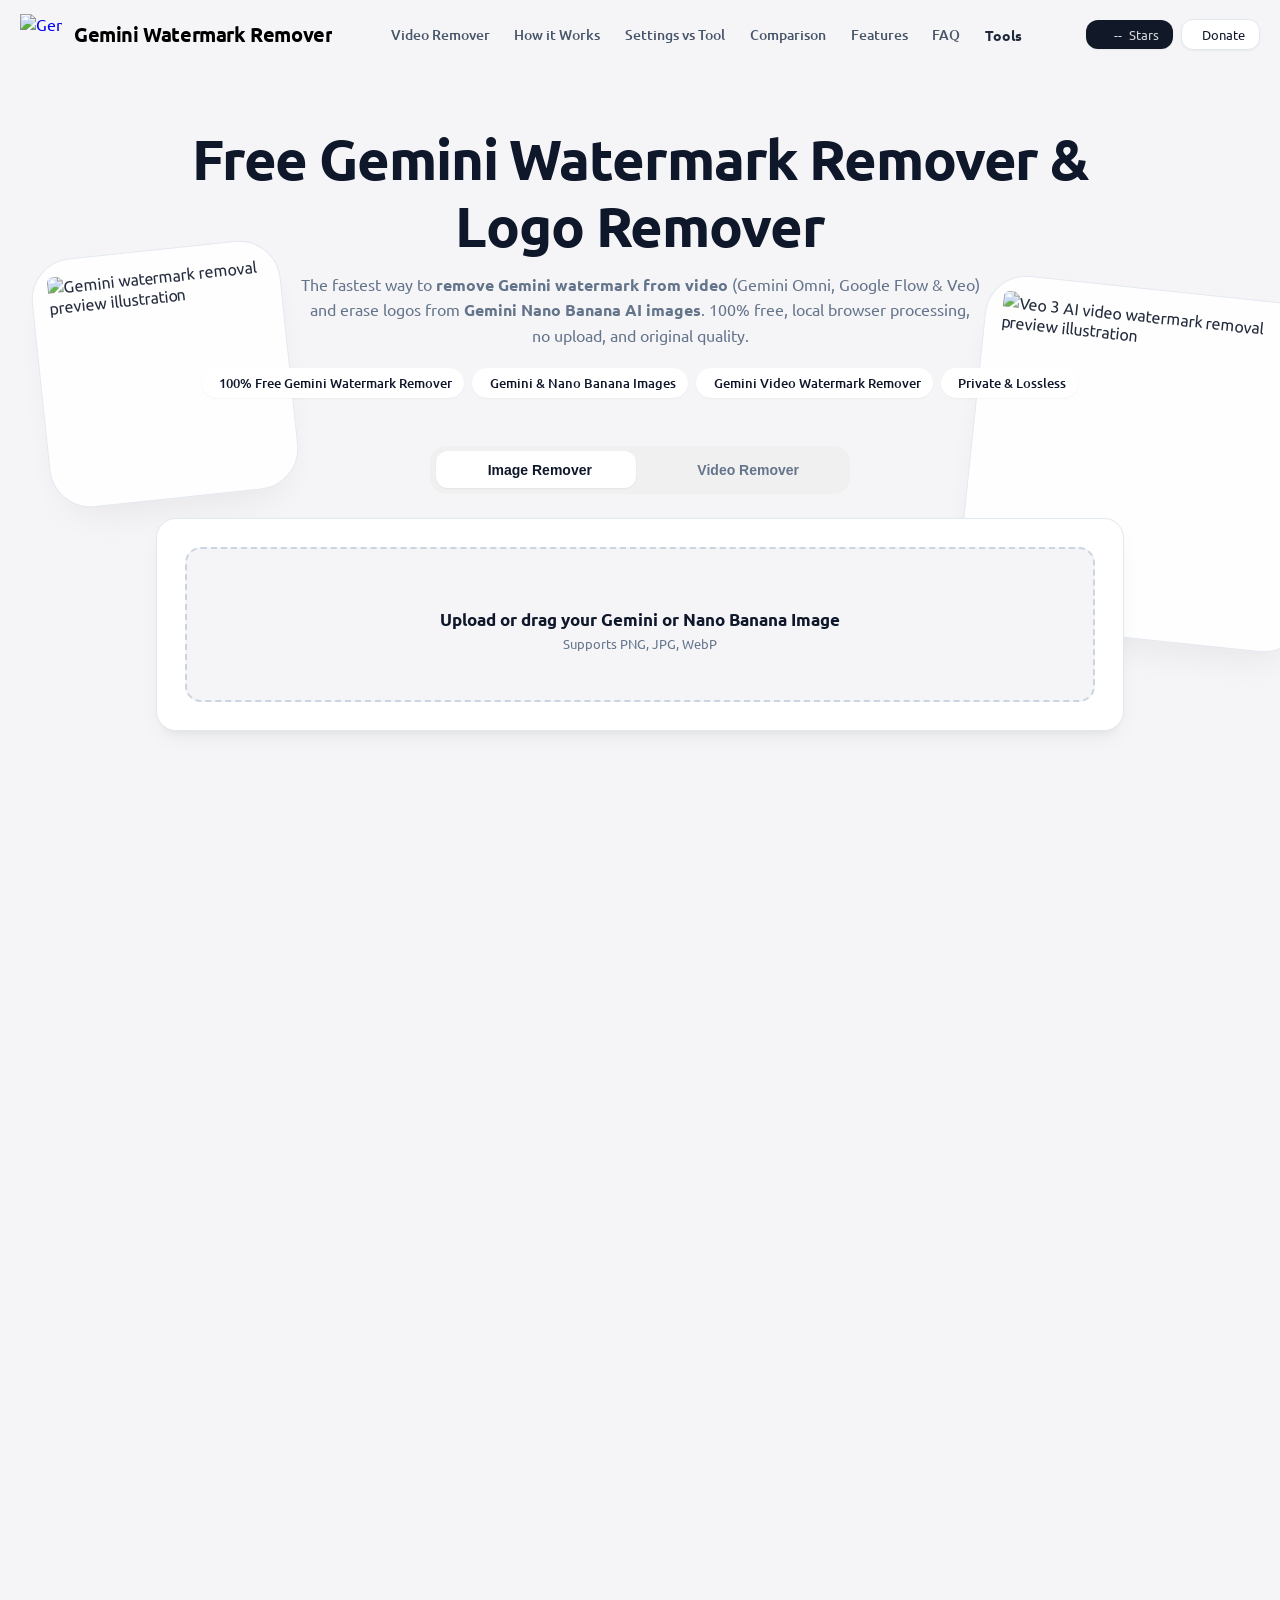
==== commit efc244c7: "refactor: remove aggregate rating schema from structured data" ====
--- a/index.html
+++ b/index.html
@@ -77,13 +77,6 @@
           "@type": "Offer",
           "price": "0",
           "priceCurrency": "USD"
-        },
-        "aggregateRating": {
-          "@type": "AggregateRating",
-          "ratingValue": "4.9",
-          "ratingCount": "1280",
-          "bestRating": "5",
-          "worstRating": "1"
         },
         "featureList": [
           "100% Client-Side Private Processing (No Server Uploads)",
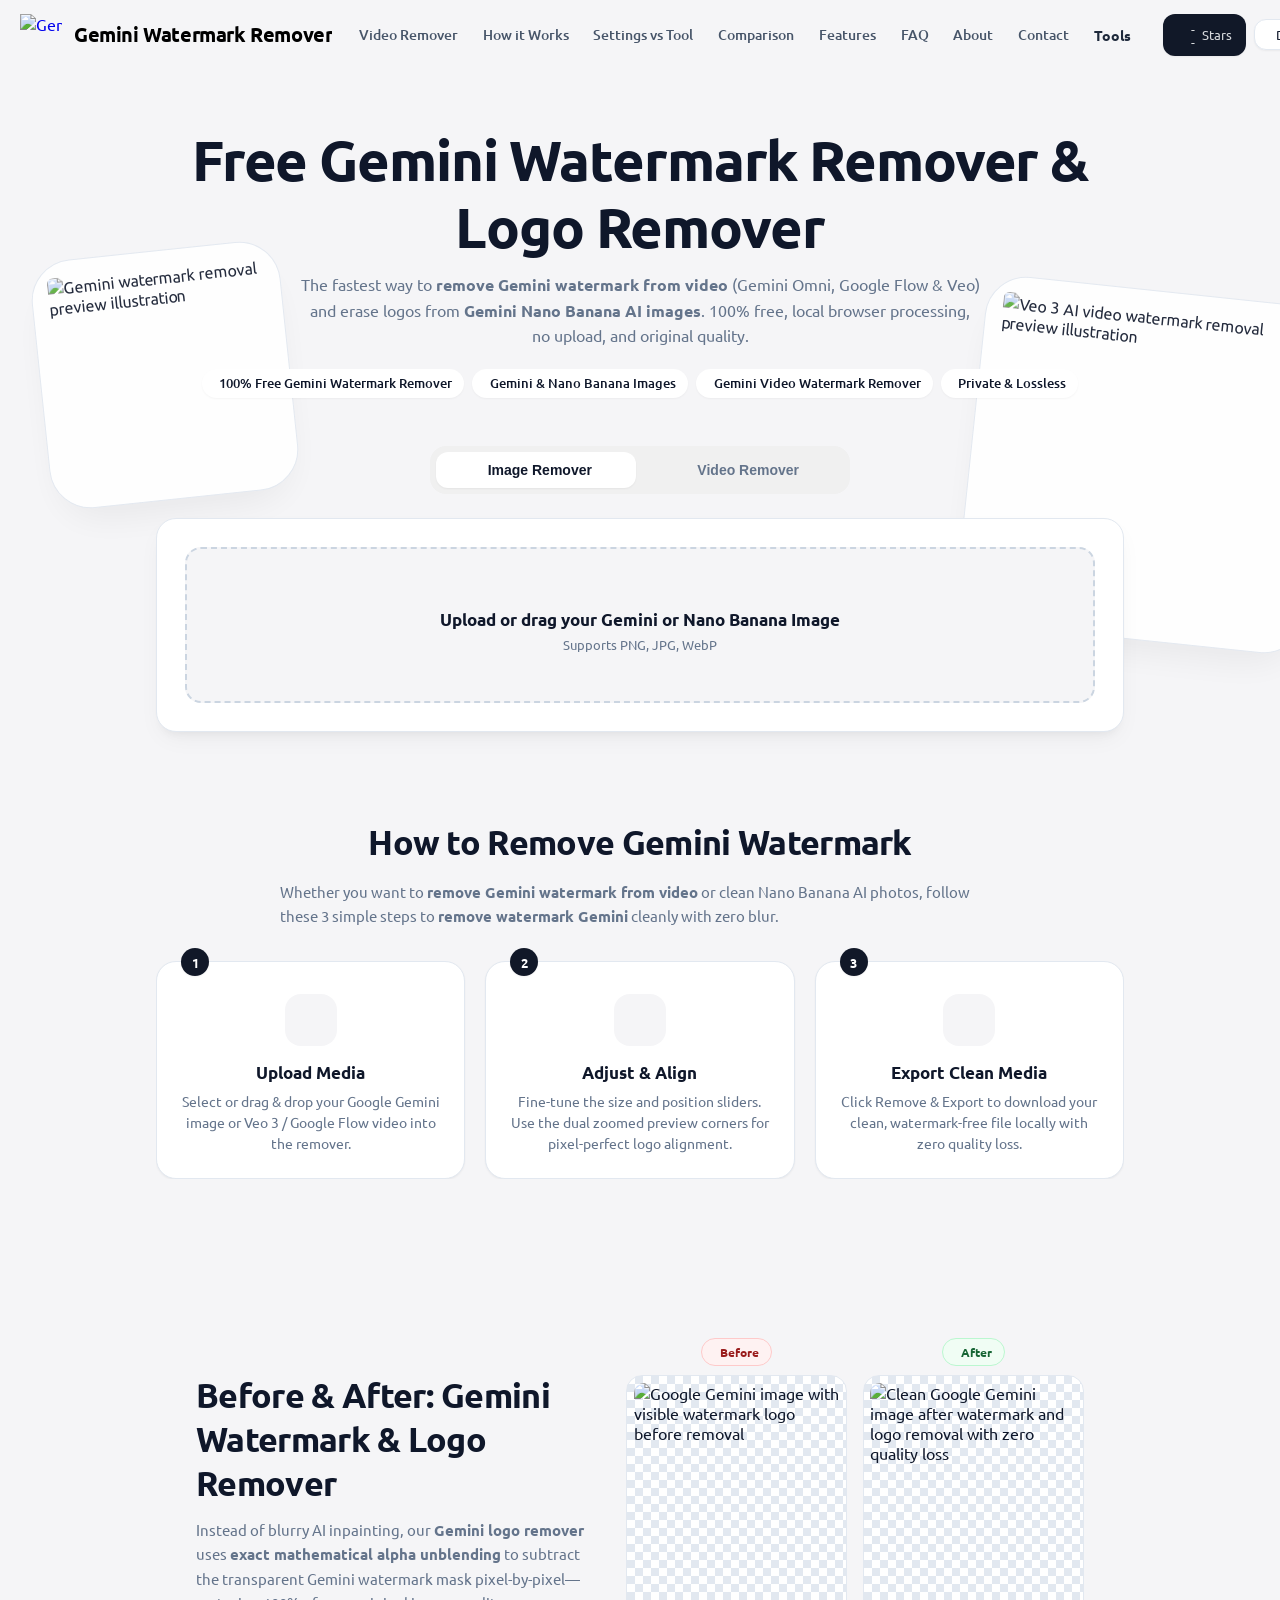
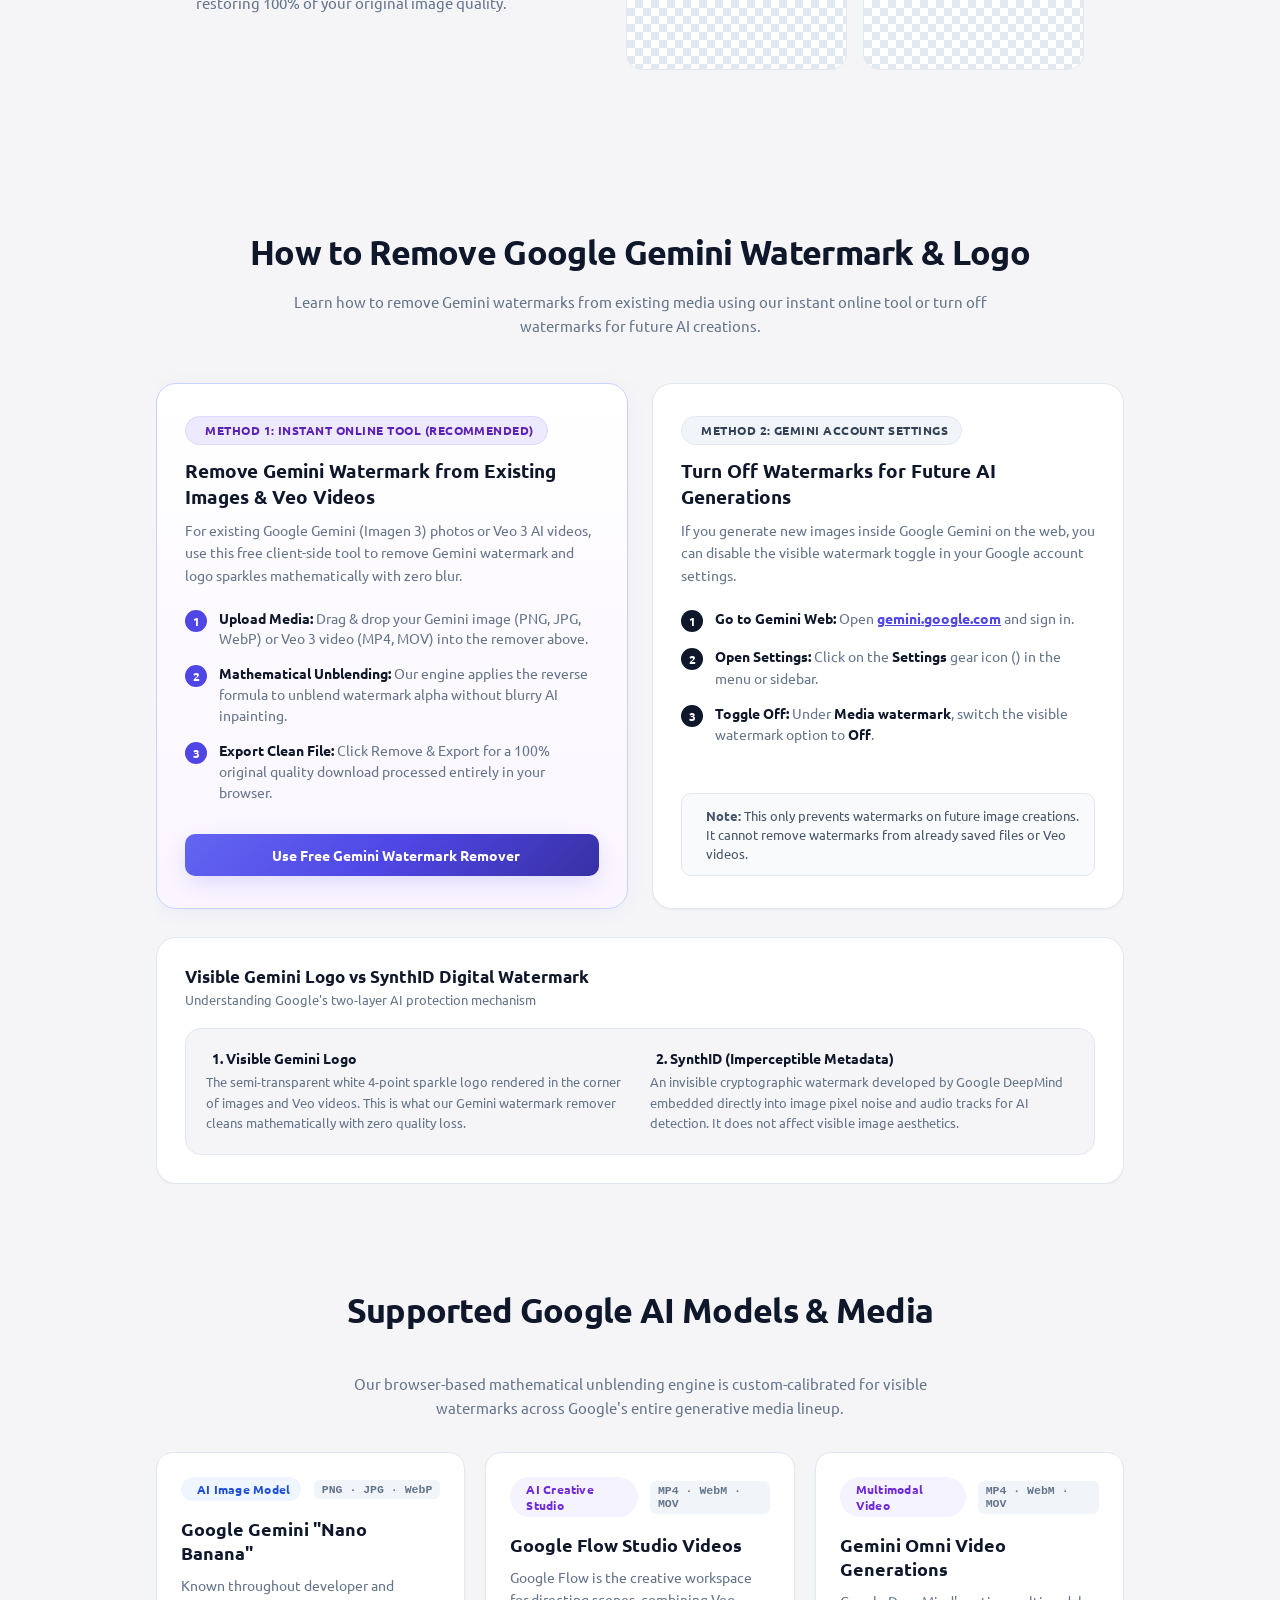
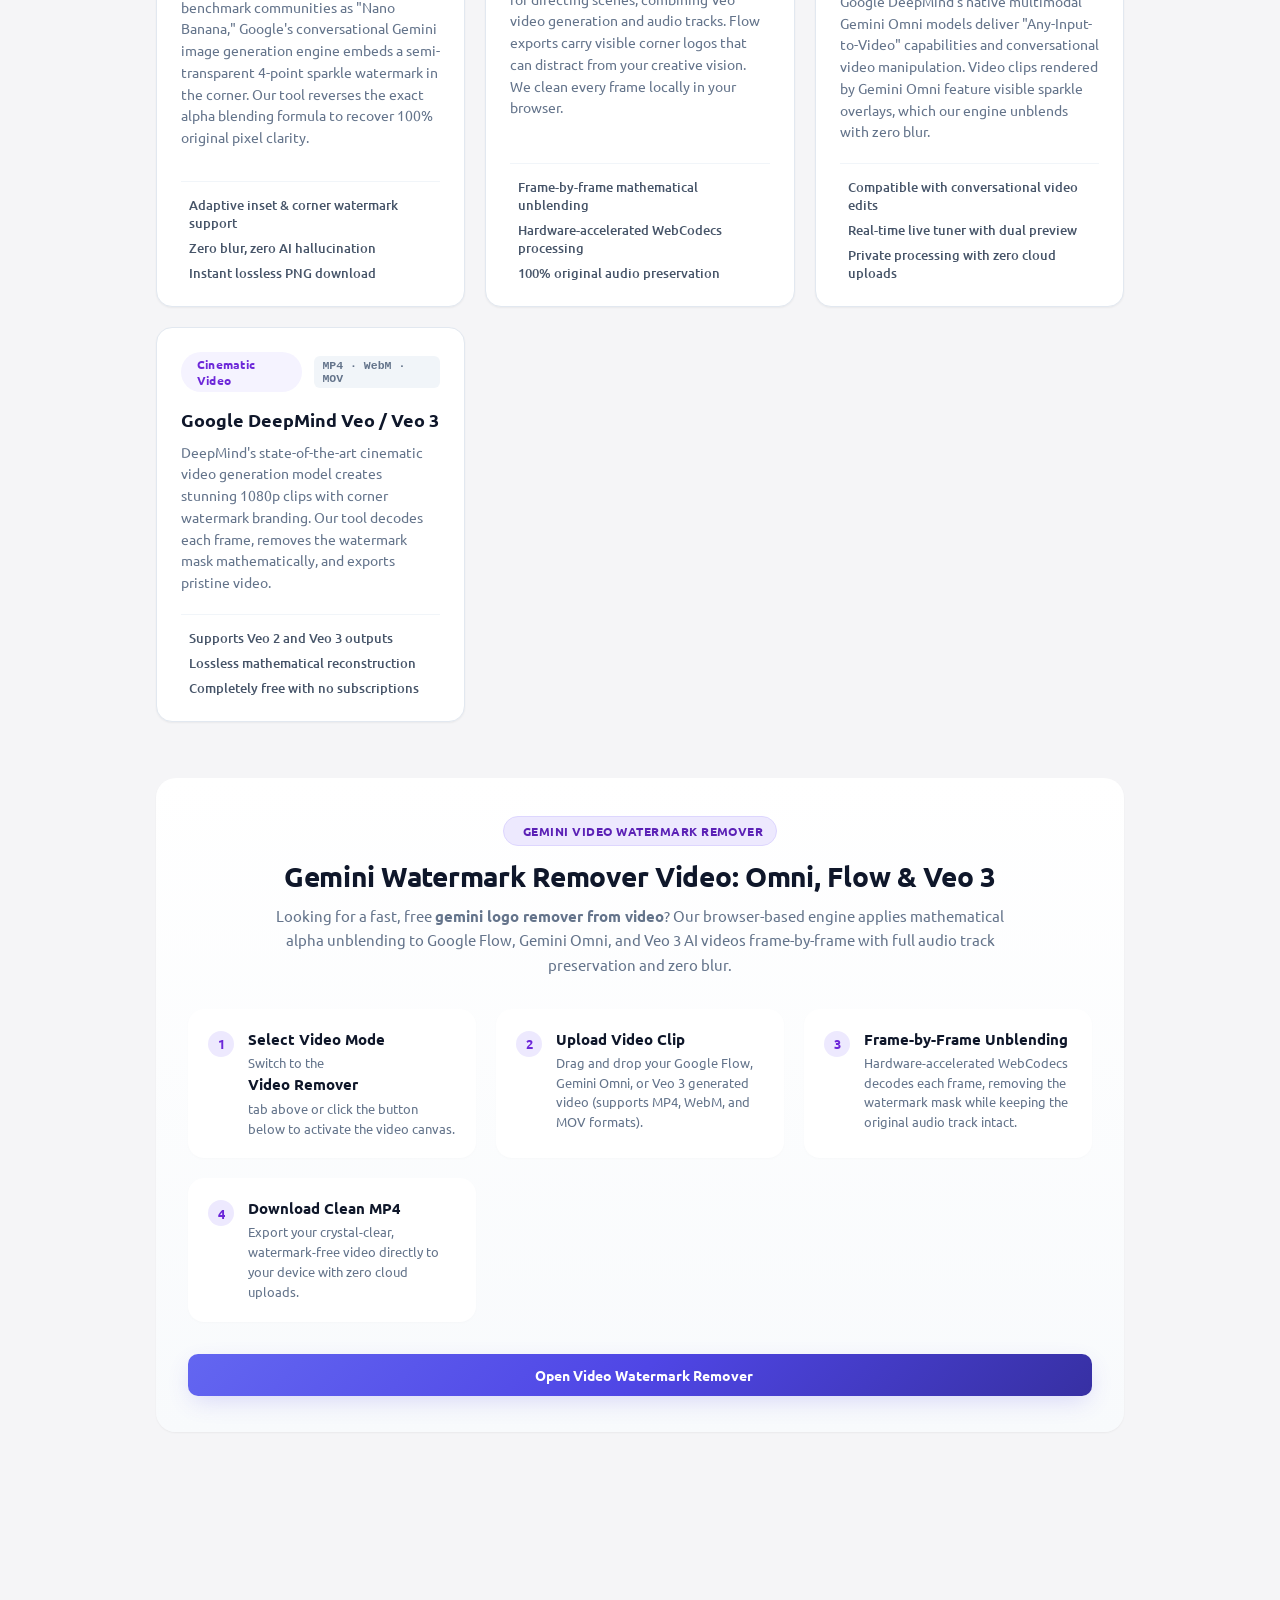
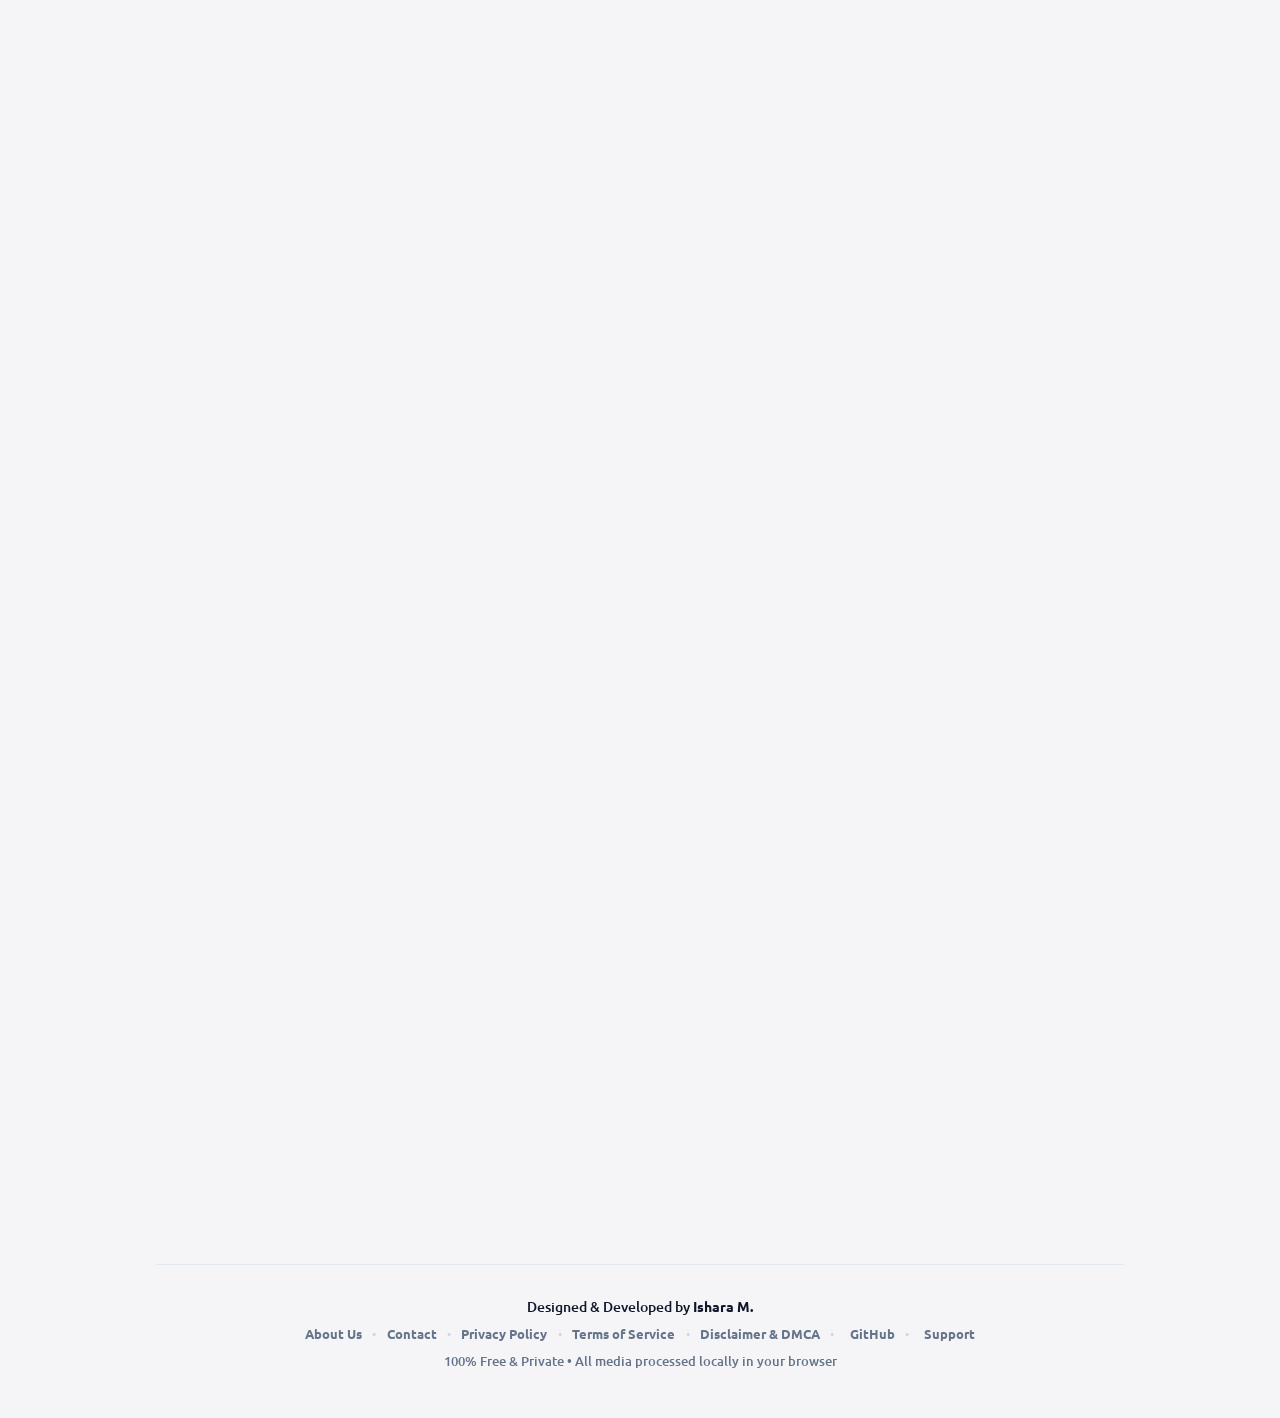
==== commit 8c108138: "feat: add dedicated static pages for about, contact, privacy, terms, and disclaimer with updated sit" ====
--- a/index.html
+++ b/index.html
@@ -277,6 +277,8 @@
         <a href="#comparison" class="nav-link">Comparison</a>
         <a href="#features" class="nav-link">Features</a>
         <a href="#faq" class="nav-link">FAQ</a>
+        <a href="./about.html" class="nav-link">About</a>
+        <a href="./contact.html" class="nav-link">Contact</a>
 
         <!-- Tools Dropdown -->
         <div class="nav-dropdown" id="tools-dropdown">
@@ -361,6 +363,14 @@
             <iconify-icon icon="ph:question-bold" width="18"></iconify-icon>
             <span>FAQ</span>
           </a>
+          <a href="./about.html" class="mobile-nav-link">
+            <iconify-icon icon="ph:info-bold" width="18"></iconify-icon>
+            <span>About Us</span>
+          </a>
+          <a href="./contact.html" class="mobile-nav-link">
+            <iconify-icon icon="ph:envelope-simple-bold" width="18"></iconify-icon>
+            <span>Contact Us</span>
+          </a>
 
           <div class="mobile-promo-card">
             <div class="mobile-promo-header">
@@ -1279,11 +1289,15 @@
         </p>
 
         <div class="footer-links">
-          <button type="button" class="footer-link-btn"
-            onclick="document.getElementById('modal-privacy').showModal()">Privacy Policy</button>
+          <a href="./about.html" class="footer-link">About Us</a>
           <span class="footer-dot">•</span>
-          <button type="button" class="footer-link-btn"
-            onclick="document.getElementById('modal-terms').showModal()">Terms of Service</button>
+          <a href="./contact.html" class="footer-link">Contact</a>
+          <span class="footer-dot">•</span>
+          <a href="./privacy-policy.html" class="footer-link">Privacy Policy</a>
+          <span class="footer-dot">•</span>
+          <a href="./terms-of-service.html" class="footer-link">Terms of Service</a>
+          <span class="footer-dot">•</span>
+          <a href="./disclaimer.html" class="footer-link">Disclaimer &amp; DMCA</a>
           <span class="footer-dot">•</span>
           <a href="https://github.com/ishara-madu/gemini-watermark-remover" target="_blank" rel="noopener noreferrer"
             class="footer-link">
@@ -1300,45 +1314,6 @@
         </p>
       </div>
     </footer>
-
-    <!-- Privacy Policy Modal -->
-    <dialog id="modal-privacy" class="app-modal">
-      <div class="modal-box">
-        <h3 class="modal-title">Privacy Policy</h3>
-        <p class="modal-text mb-2">
-          Gemini Watermark Remover values your privacy above all else. This application runs <strong>100%
-            locally</strong> in your web browser using HTML5 Canvas and WebCodecs technologies.
-        </p>
-        <p class="modal-text mb-4">
-          • <strong>Zero Server Uploads:</strong> None of your uploaded images or videos are transmitted to external
-          servers.<br />
-          • <strong>No Data Collection:</strong> We do not track personal data, store cookies, or monitor media
-          processing.<br />
-          • <strong>Session Storage:</strong> Active tab preferences are stored locally on your device only for session
-          duration.
-        </p>
-        <button type="button" class="btn btn-secondary text-xs"
-          onclick="document.getElementById('modal-privacy').close()">Close</button>
-      </div>
-    </dialog>
-
-    <!-- Terms of Service Modal -->
-    <dialog id="modal-terms" class="app-modal">
-      <div class="modal-box">
-        <h3 class="modal-title">Terms of Service</h3>
-        <p class="modal-text mb-2">
-          Gemini Watermark Remover is provided as a free utility for personal media editing and research.
-        </p>
-        <p class="modal-text mb-4">
-          • <strong>User Responsibility:</strong> Users are solely responsible for ensuring their media editing complies
-          with Google's Terms of Service and applicable copyright laws.<br />
-          • <strong>No Warranty:</strong> This software is provided "as is" without warranty of any kind, express or
-          implied.
-        </p>
-        <button type="button" class="btn btn-secondary text-xs"
-          onclick="document.getElementById('modal-terms').close()">Close</button>
-      </div>
-    </dialog>
   </main>
 
   <script src="./main.js"></script>
--- a/style.css
+++ b/style.css
@@ -2578,4 +2578,586 @@
   .models-grid {
     grid-template-columns: 1fr;
   }
+}
+
+/* ── Content & Legal Pages (Privacy, Terms, About, Contact, Disclaimer) ── */
+.page-container {
+  width: 100%;
+  max-width: 920px;
+  margin: 0 auto;
+  padding: 1.5rem 1rem 3.5rem;
+  flex: 1;
+}
+
+.breadcrumb-nav {
+  display: flex;
+  align-items: center;
+  gap: 0.5rem;
+  font-size: 0.825rem;
+  color: var(--text-muted);
+  margin-bottom: 1.5rem;
+}
+
+.breadcrumb-link {
+  color: var(--text-muted);
+  text-decoration: none;
+  display: inline-flex;
+  align-items: center;
+  gap: 0.35rem;
+  transition: color var(--transition-fast);
+}
+
+.breadcrumb-link:hover {
+  color: var(--brand-primary);
+}
+
+.breadcrumb-separator {
+  color: var(--text-light);
+  font-size: 0.75rem;
+}
+
+.breadcrumb-current {
+  color: var(--text-main);
+  font-weight: 500;
+}
+
+.page-header-card {
+  background: var(--bg-card);
+  border: 1px solid var(--bg-card-border);
+  border-radius: var(--radius-xl);
+  padding: 2.25rem 2rem 2rem;
+  margin-bottom: 1.75rem;
+  box-shadow: var(--shadow-sm);
+  position: relative;
+  overflow: hidden;
+}
+
+.page-header-card::before {
+  content: '';
+  position: absolute;
+  top: 0;
+  left: 0;
+  right: 0;
+  height: 4px;
+  background: var(--brand-gradient);
+}
+
+.page-badge-pill {
+  display: inline-flex;
+  align-items: center;
+  gap: 0.4rem;
+  padding: 0.35rem 0.85rem;
+  background: var(--brand-glow);
+  color: var(--brand-primary);
+  border-radius: 9999px;
+  font-size: 0.8rem;
+  font-weight: 600;
+  margin-bottom: 0.85rem;
+}
+
+.page-main-heading {
+  font-size: 2.25rem;
+  font-weight: 700;
+  color: var(--text-main);
+  line-height: 1.25;
+  margin-bottom: 0.75rem;
+  letter-spacing: -0.02em;
+}
+
+.page-lead-description {
+  font-size: 1rem;
+  color: var(--text-muted);
+  line-height: 1.65;
+  margin-bottom: 1rem;
+}
+
+.page-meta-info {
+  display: flex;
+  flex-wrap: wrap;
+  align-items: center;
+  gap: 1.25rem;
+  font-size: 0.825rem;
+  color: var(--text-muted);
+  padding-top: 1rem;
+  border-top: 1px solid var(--bg-card-border);
+}
+
+.page-meta-item {
+  display: inline-flex;
+  align-items: center;
+  gap: 0.4rem;
+}
+
+.content-article-card {
+  background: var(--bg-card);
+  border: 1px solid var(--bg-card-border);
+  border-radius: var(--radius-xl);
+  padding: 2.5rem 2.25rem;
+  box-shadow: var(--shadow-sm);
+}
+
+.legal-section {
+  margin-bottom: 2.25rem;
+}
+
+.legal-section:last-child {
+  margin-bottom: 0;
+}
+
+.legal-section h2 {
+  font-size: 1.35rem;
+  font-weight: 700;
+  color: var(--text-main);
+  margin-bottom: 0.85rem;
+  display: flex;
+  align-items: center;
+  gap: 0.5rem;
+  line-height: 1.3;
+}
+
+.legal-section h3 {
+  font-size: 1.1rem;
+  font-weight: 600;
+  color: var(--text-main);
+  margin-top: 1.25rem;
+  margin-bottom: 0.5rem;
+}
+
+.legal-section p {
+  font-size: 0.925rem;
+  color: #334155;
+  line-height: 1.7;
+  margin-bottom: 0.85rem;
+}
+
+.legal-section ul,
+.legal-section ol {
+  margin: 0.65rem 0 1rem 1.4rem;
+  padding: 0;
+  color: #334155;
+  font-size: 0.925rem;
+  line-height: 1.7;
+}
+
+.legal-section li {
+  margin-bottom: 0.5rem;
+}
+
+.legal-section strong {
+  color: var(--text-main);
+  font-weight: 600;
+}
+
+.legal-callout-box {
+  background: #f8fafc;
+  border-left: 4px solid var(--brand-primary);
+  border-radius: 0 var(--radius-md) var(--radius-md) 0;
+  padding: 1.15rem 1.35rem;
+  margin: 1.25rem 0;
+  display: flex;
+  gap: 0.85rem;
+  align-items: flex-start;
+}
+
+.legal-callout-box.info {
+  background: #f0fdf4;
+  border-left-color: var(--accent-green);
+}
+
+.legal-callout-box.warning {
+  background: #fffbeb;
+  border-left-color: #f59e0b;
+}
+
+.legal-callout-icon {
+  font-size: 1.25rem;
+  color: var(--brand-primary);
+  flex-shrink: 0;
+  margin-top: 0.15rem;
+}
+
+.legal-callout-box.info .legal-callout-icon {
+  color: var(--accent-green);
+}
+
+.legal-callout-box.warning .legal-callout-icon {
+  color: #d97706;
+}
+
+.legal-callout-text {
+  font-size: 0.875rem;
+  line-height: 1.6;
+  color: #334155;
+}
+
+.legal-callout-text strong {
+  color: var(--text-main);
+}
+
+/* Quick Nav / Table of Contents */
+.toc-card {
+  background: #f8fafc;
+  border: 1px solid var(--bg-card-border);
+  border-radius: var(--radius-lg);
+  padding: 1.25rem 1.5rem;
+  margin-bottom: 2rem;
+}
+
+.toc-title {
+  font-size: 0.925rem;
+  font-weight: 700;
+  color: var(--text-main);
+  margin-bottom: 0.75rem;
+  display: flex;
+  align-items: center;
+  gap: 0.4rem;
+}
+
+.toc-list {
+  list-style: none;
+  margin: 0;
+  padding: 0;
+  display: grid;
+  grid-template-columns: repeat(auto-fit, minmax(240px, 1fr));
+  gap: 0.5rem 1rem;
+}
+
+.toc-link {
+  font-size: 0.85rem;
+  color: var(--text-muted);
+  text-decoration: none;
+  display: inline-flex;
+  align-items: center;
+  gap: 0.4rem;
+  transition: color var(--transition-fast);
+}
+
+.toc-link:hover {
+  color: var(--brand-primary);
+}
+
+/* Legal Tables */
+.legal-table-wrapper {
+  overflow-x: auto;
+  margin: 1.25rem 0;
+  border: 1px solid var(--bg-card-border);
+  border-radius: var(--radius-md);
+}
+
+.legal-table {
+  width: 100%;
+  border-collapse: collapse;
+  font-size: 0.875rem;
+  text-align: left;
+}
+
+.legal-table th {
+  background: #f8fafc;
+  padding: 0.75rem 1rem;
+  font-weight: 600;
+  color: var(--text-main);
+  border-bottom: 1px solid var(--bg-card-border);
+}
+
+.legal-table td {
+  padding: 0.75rem 1rem;
+  color: #475569;
+  border-bottom: 1px solid var(--bg-card-border);
+}
+
+.legal-table tr:last-child td {
+  border-bottom: none;
+}
+
+/* Contact Page Specific Styles */
+.contact-grid {
+  display: grid;
+  grid-template-columns: 1fr 1.3fr;
+  gap: 2rem;
+  margin-top: 1rem;
+}
+
+@media (max-width: 768px) {
+  .contact-grid {
+    grid-template-columns: 1fr;
+    gap: 1.75rem;
+  }
+}
+
+.contact-info-col {
+  display: flex;
+  flex-direction: column;
+  gap: 1rem;
+}
+
+.contact-card-item {
+  background: #f8fafc;
+  border: 1px solid var(--bg-card-border);
+  border-radius: var(--radius-lg);
+  padding: 1.25rem;
+  display: flex;
+  gap: 0.9rem;
+  align-items: flex-start;
+  transition: border-color var(--transition-fast), box-shadow var(--transition-fast);
+}
+
+.contact-card-item:hover {
+  border-color: #cbd5e1;
+  box-shadow: var(--shadow-sm);
+}
+
+.contact-icon-bubble {
+  width: 40px;
+  height: 40px;
+  border-radius: 10px;
+  background: var(--brand-glow);
+  color: var(--brand-primary);
+  display: flex;
+  align-items: center;
+  justify-content: center;
+  font-size: 1.2rem;
+  flex-shrink: 0;
+}
+
+.contact-info-content h3 {
+  font-size: 0.95rem;
+  font-weight: 700;
+  color: var(--text-main);
+  margin-bottom: 0.25rem;
+}
+
+.contact-info-content p {
+  font-size: 0.85rem;
+  color: var(--text-muted);
+  line-height: 1.5;
+  margin-bottom: 0.4rem;
+}
+
+.contact-action-link {
+  font-size: 0.85rem;
+  font-weight: 600;
+  color: var(--brand-primary);
+  text-decoration: none;
+  display: inline-flex;
+  align-items: center;
+  gap: 0.3rem;
+}
+
+.contact-action-link:hover {
+  text-decoration: underline;
+}
+
+.contact-form-container {
+  background: #ffffff;
+  border: 1px solid var(--bg-card-border);
+  border-radius: var(--radius-xl);
+  padding: 1.75rem 2rem;
+}
+
+.contact-form-title {
+  font-size: 1.25rem;
+  font-weight: 700;
+  color: var(--text-main);
+  margin-bottom: 0.35rem;
+}
+
+.contact-form-subtitle {
+  font-size: 0.85rem;
+  color: var(--text-muted);
+  margin-bottom: 1.5rem;
+}
+
+.form-group {
+  margin-bottom: 1.2rem;
+}
+
+.form-label {
+  display: block;
+  font-size: 0.85rem;
+  font-weight: 600;
+  color: var(--text-main);
+  margin-bottom: 0.4rem;
+}
+
+.form-input,
+.form-textarea {
+  width: 100%;
+  padding: 0.75rem 0.9rem;
+  font-size: 0.875rem;
+  font-family: inherit;
+  color: var(--text-main);
+  background: #f8fafc;
+  border: 1px solid var(--bg-card-border);
+  border-radius: var(--radius-md);
+  transition: all var(--transition-fast);
+  outline: none;
+}
+
+.form-input:focus,
+.form-textarea:focus {
+  background: #ffffff;
+  border-color: var(--brand-primary);
+  box-shadow: 0 0 0 3px var(--brand-glow);
+}
+
+.form-textarea {
+  resize: vertical;
+  min-height: 120px;
+}
+
+.form-btn-submit {
+  width: 100%;
+  padding: 0.85rem 1.25rem;
+  font-size: 0.95rem;
+  font-weight: 600;
+  color: #ffffff;
+  background: var(--brand-gradient);
+  border: none;
+  border-radius: var(--radius-md);
+  cursor: pointer;
+  display: flex;
+  align-items: center;
+  justify-content: center;
+  gap: 0.5rem;
+  transition: transform var(--transition-fast), box-shadow var(--transition-fast);
+}
+
+.form-btn-submit:hover {
+  transform: translateY(-1px);
+  box-shadow: var(--shadow-glow);
+}
+
+.form-status-alert {
+  padding: 0.85rem 1rem;
+  border-radius: var(--radius-md);
+  font-size: 0.875rem;
+  margin-bottom: 1.25rem;
+  display: none;
+}
+
+.form-status-alert.success {
+  background: #f0fdf4;
+  border: 1px solid #bbf7d0;
+  color: #166534;
+}
+
+.form-status-alert.error {
+  background: #fef2f2;
+  border: 1px solid #fecaca;
+  color: #991b1b;
+}
+
+/* About Page Specific Styles */
+.about-author-box {
+  display: flex;
+  align-items: center;
+  gap: 1.5rem;
+  background: #f8fafc;
+  border: 1px solid var(--bg-card-border);
+  border-radius: var(--radius-lg);
+  padding: 1.5rem;
+  margin: 1.5rem 0;
+}
+
+.about-author-avatar {
+  width: 84px;
+  height: 84px;
+  border-radius: 50%;
+  border: 3px solid #ffffff;
+  box-shadow: var(--shadow-md);
+  object-fit: cover;
+  flex-shrink: 0;
+}
+
+.about-author-details h3 {
+  font-size: 1.15rem;
+  font-weight: 700;
+  color: var(--text-main);
+  margin-bottom: 0.25rem;
+}
+
+.about-author-tagline {
+  font-size: 0.85rem;
+  color: var(--brand-primary);
+  font-weight: 600;
+  margin-bottom: 0.5rem;
+}
+
+.about-author-bio {
+  font-size: 0.875rem;
+  color: var(--text-muted);
+  line-height: 1.55;
+  margin-bottom: 0.75rem;
+}
+
+.about-author-links {
+  display: flex;
+  gap: 0.85rem;
+}
+
+.about-features-grid {
+  display: grid;
+  grid-template-columns: repeat(auto-fit, minmax(240px, 1fr));
+  gap: 1.25rem;
+  margin: 1.5rem 0;
+}
+
+.about-feature-card {
+  background: #ffffff;
+  border: 1px solid var(--bg-card-border);
+  border-radius: var(--radius-lg);
+  padding: 1.35rem;
+  display: flex;
+  flex-direction: column;
+  gap: 0.6rem;
+  transition: transform var(--transition-fast), box-shadow var(--transition-fast);
+}
+
+.about-feature-card:hover {
+  transform: translateY(-2px);
+  box-shadow: var(--shadow-md);
+  border-color: #cbd5e1;
+}
+
+.about-feature-icon {
+  width: 38px;
+  height: 38px;
+  border-radius: 8px;
+  background: var(--brand-glow);
+  color: var(--brand-primary);
+  display: flex;
+  align-items: center;
+  justify-content: center;
+  font-size: 1.25rem;
+}
+
+.about-feature-title {
+  font-size: 1rem;
+  font-weight: 700;
+  color: var(--text-main);
+}
+
+.about-feature-desc {
+  font-size: 0.85rem;
+  color: var(--text-muted);
+  line-height: 1.6;
+}
+
+@media (max-width: 640px) {
+  .page-header-card {
+    padding: 1.5rem 1.25rem;
+  }
+  .page-main-heading {
+    font-size: 1.75rem;
+  }
+  .content-article-card {
+    padding: 1.5rem 1.25rem;
+  }
+  .about-author-box {
+    flex-direction: column;
+    text-align: center;
+  }
+  .about-author-links {
+    justify-content: center;
+  }
 }
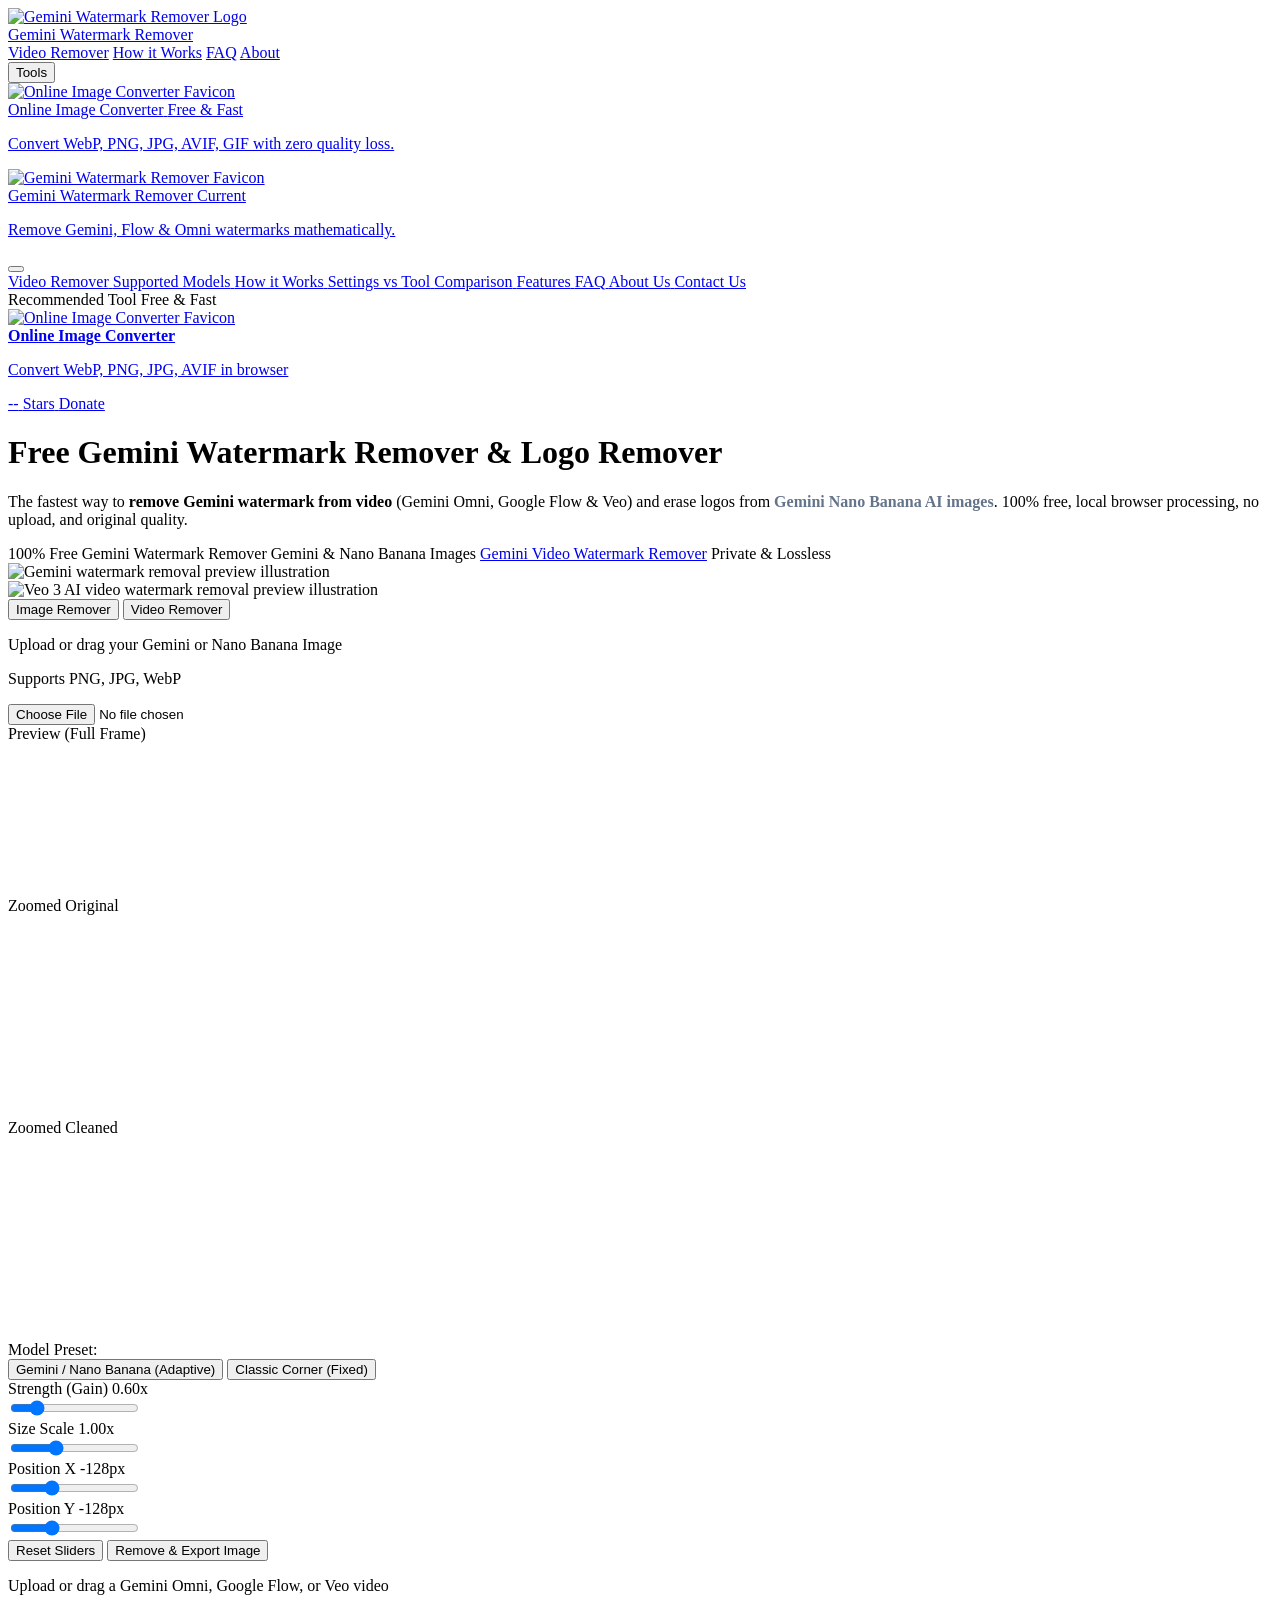
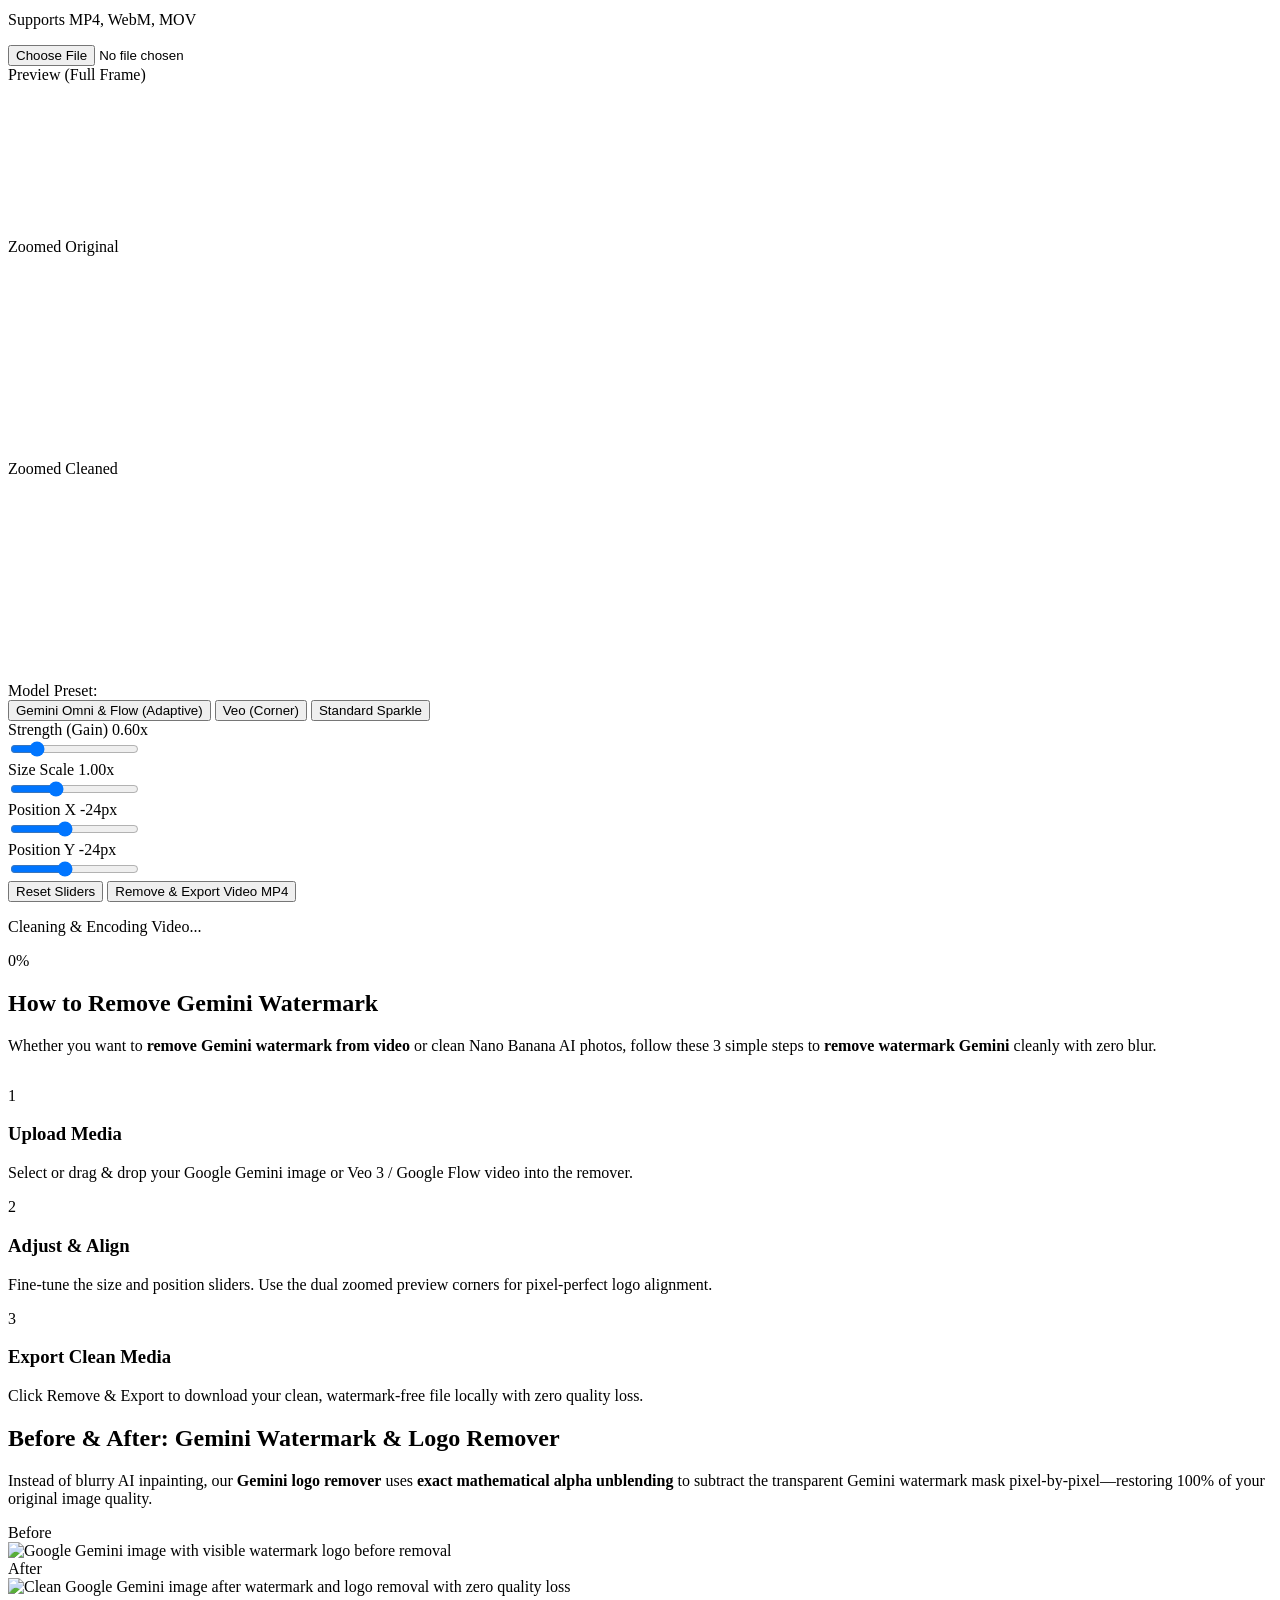
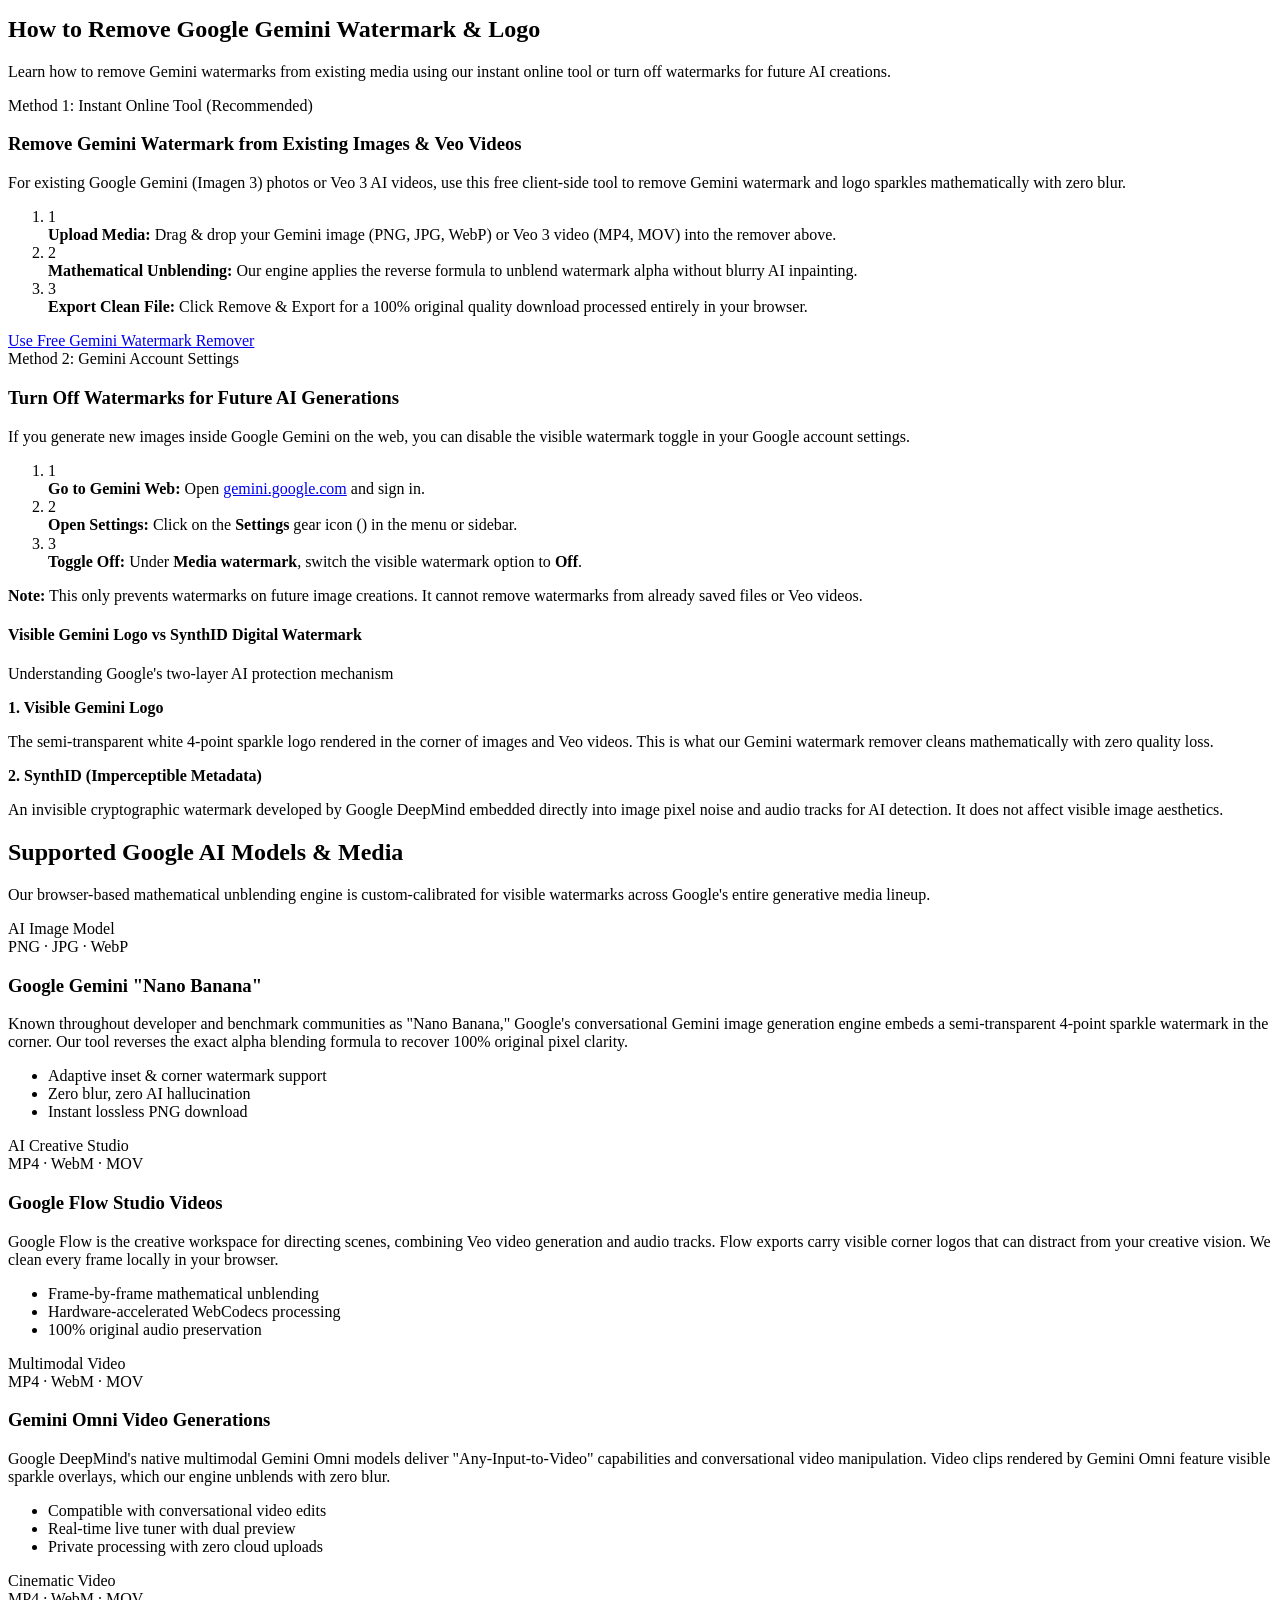
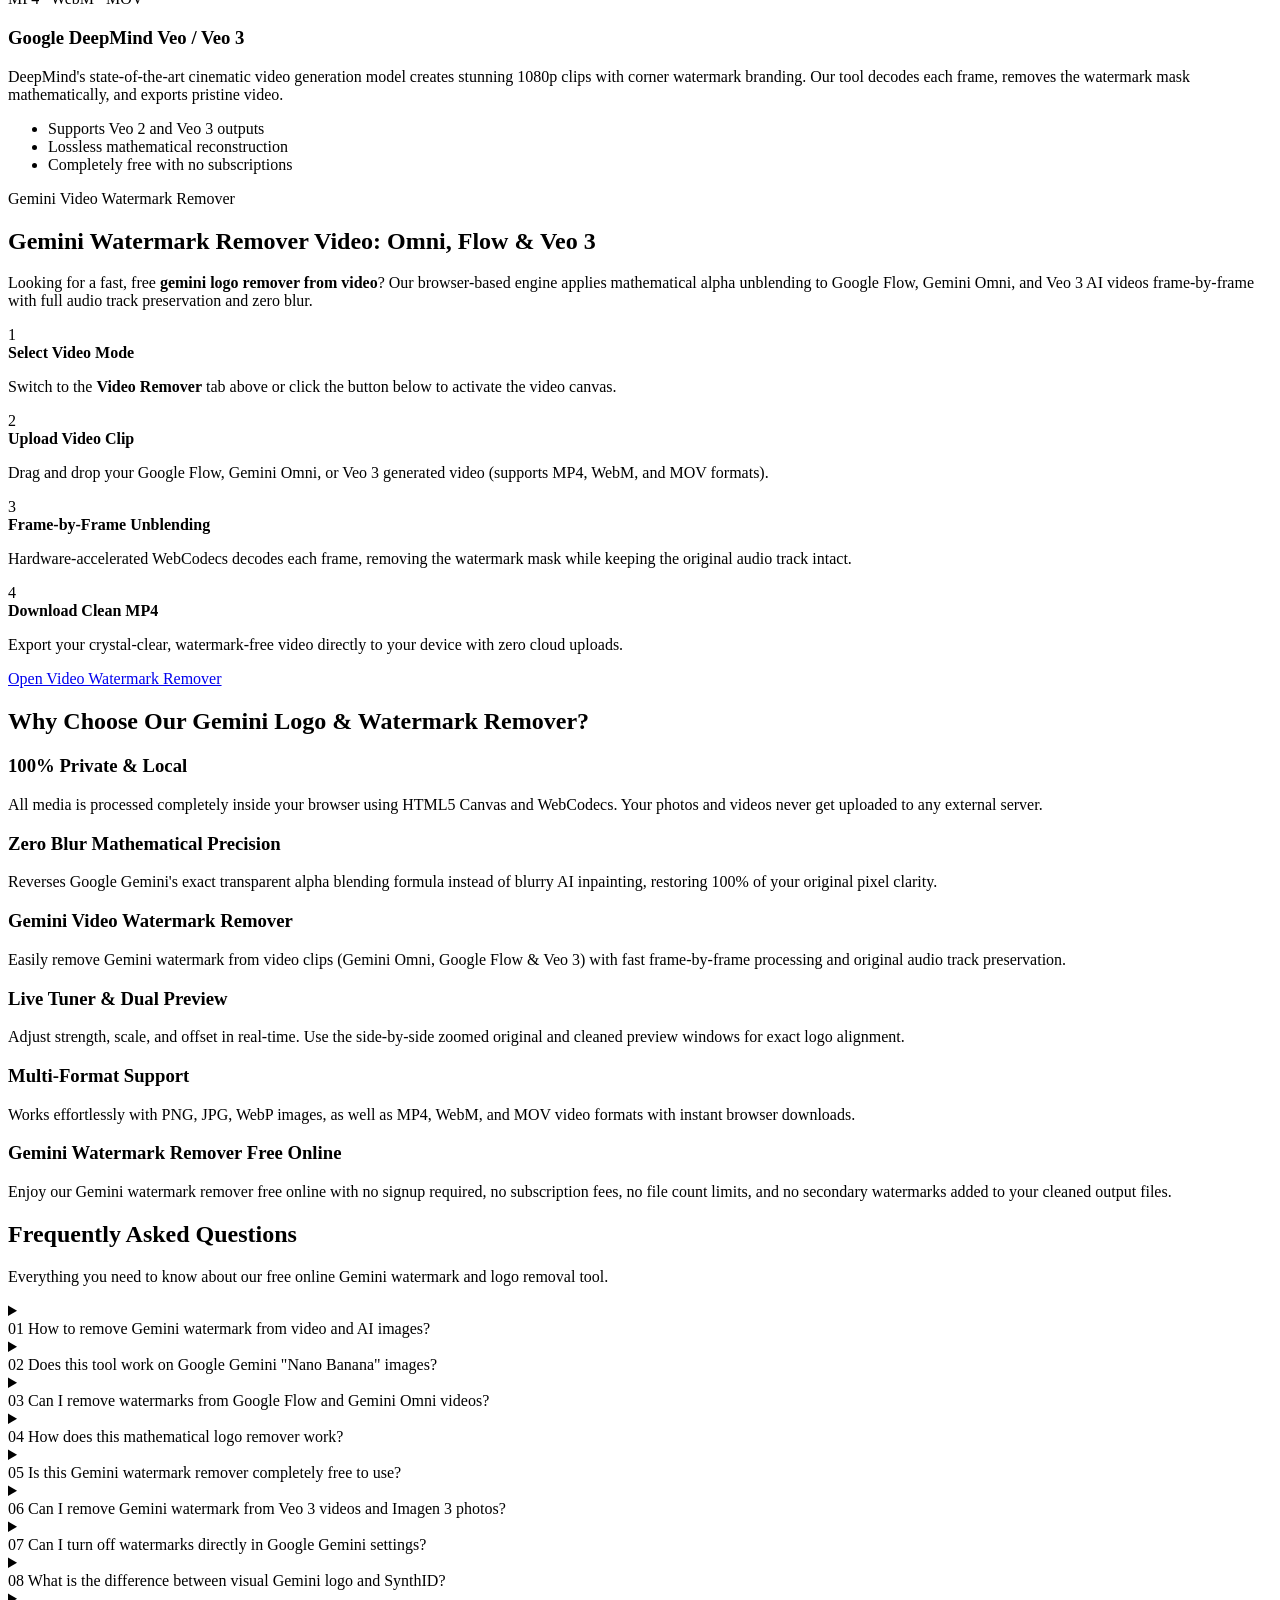
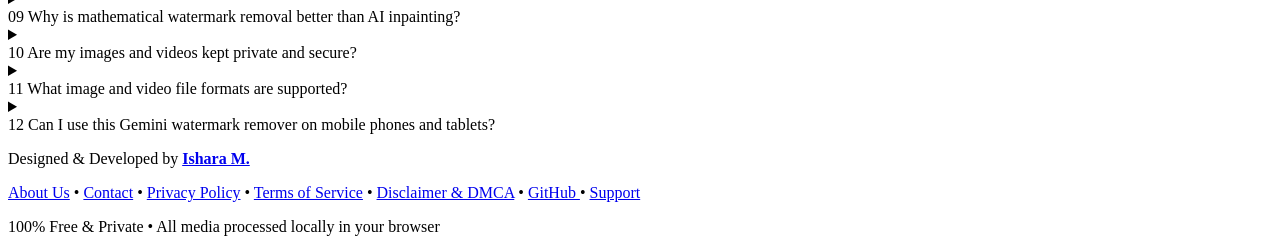
==== commit e92ee141: "refactor: streamline navigation links and improve header responsiveness" ====
--- a/index.html
+++ b/index.html
@@ -273,12 +273,8 @@
       <nav class="nav-menu" aria-label="Main Navigation">
         <a href="#panel-video" class="nav-link" id="nav-link-video">Video Remover</a>
         <a href="#how-it-works" class="nav-link">How it Works</a>
-        <a href="#guide" class="nav-link">Settings vs Tool</a>
-        <a href="#comparison" class="nav-link">Comparison</a>
-        <a href="#features" class="nav-link">Features</a>
         <a href="#faq" class="nav-link">FAQ</a>
         <a href="./about.html" class="nav-link">About</a>
-        <a href="./contact.html" class="nav-link">Contact</a>
 
         <!-- Tools Dropdown -->
         <div class="nav-dropdown" id="tools-dropdown">
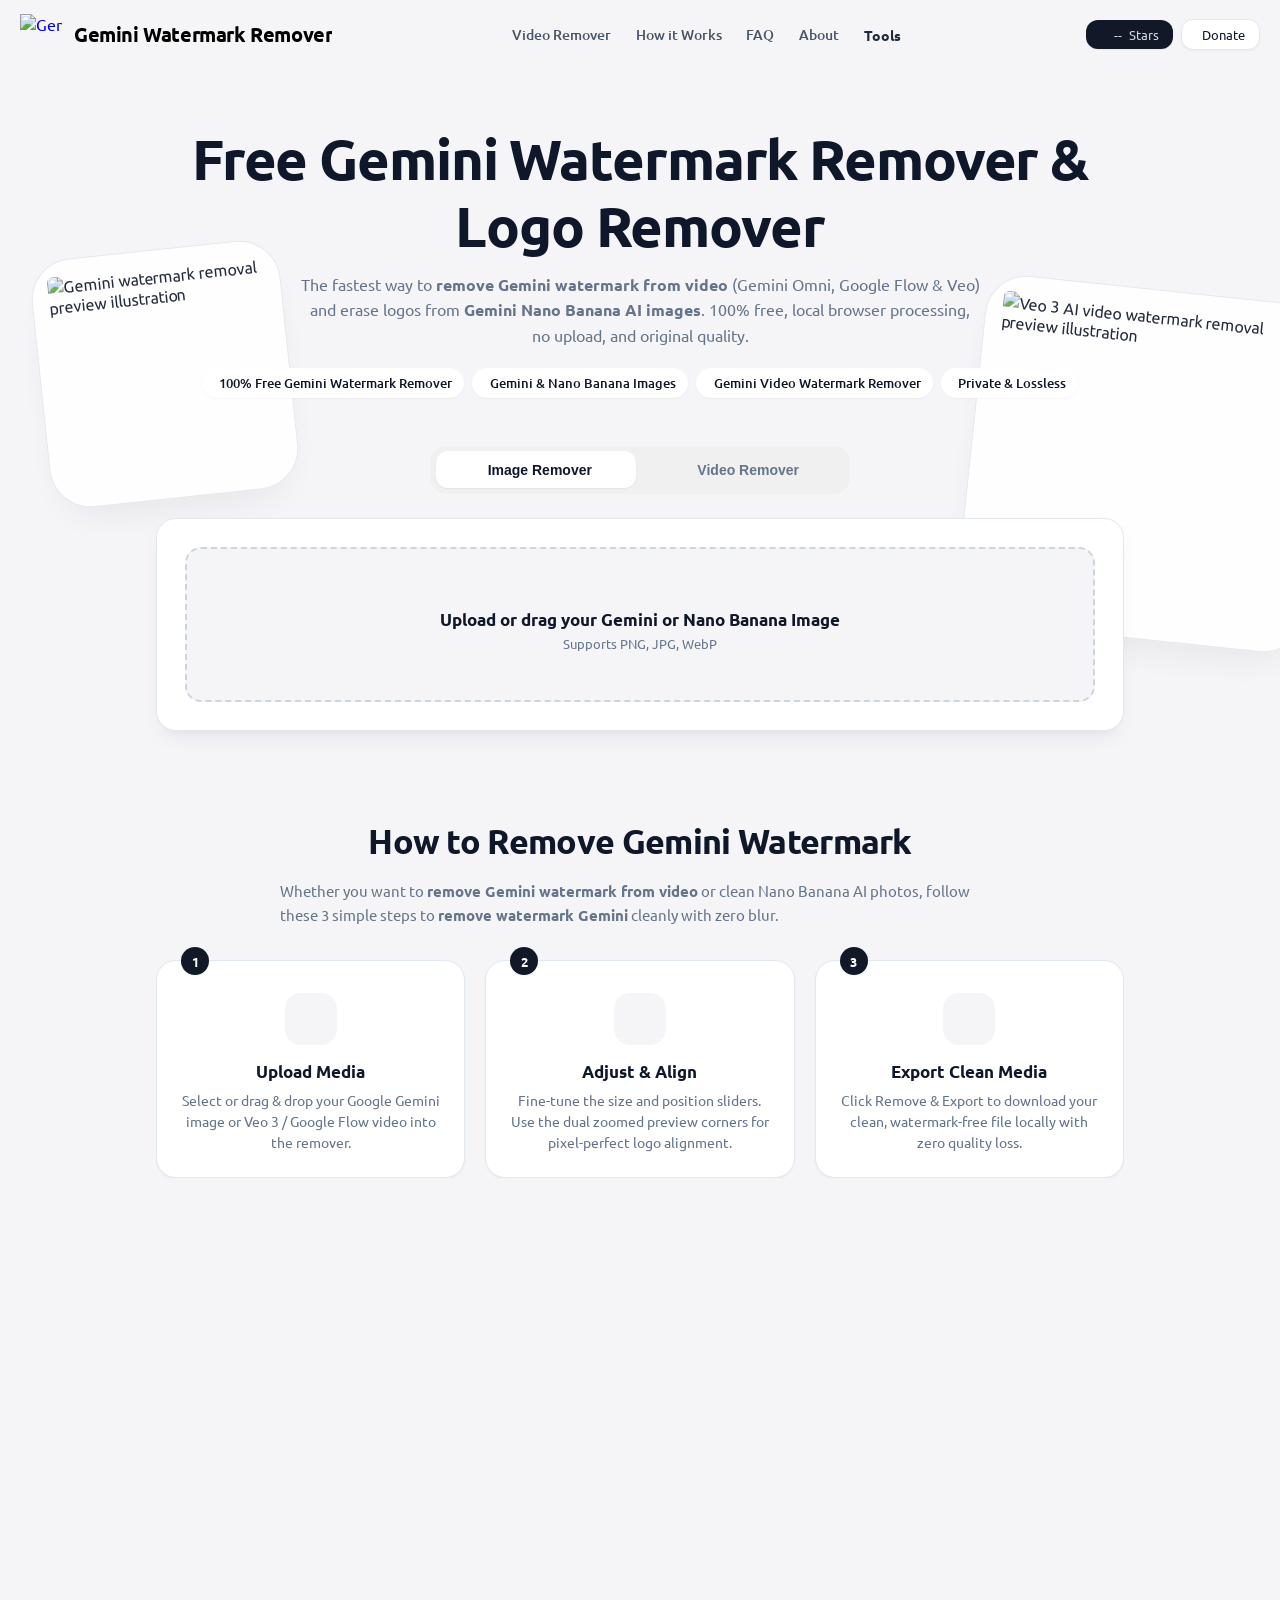
==== commit 1171014a: "refactor: update guide and FAQ content to clarify that Gemini settings cannot disable permanent wate" ====
--- a/index.html
+++ b/index.html
@@ -199,7 +199,7 @@
             "name": "Can I turn off watermarks directly in Google Gemini settings?",
             "acceptedAnswer": {
               "@type": "Answer",
-              "text": "Yes! On Gemini web (gemini.google.com), you can go to Settings > Media watermark and turn visible watermarks Off. However, this only applies to future image generations and cannot remove watermarks from previously saved images or Flow/Veo/Omni videos, which is why you can use our free tool."
+              "text": "No. Google Gemini does not offer any setting, toggle, or prompt command to turn off visible watermarks or SynthID. Google automatically and permanently embeds the transparent 4-point sparkle logo on all Imagen 3 images and Veo videos for AI provenance. The only reliable way to get a clean, watermark-free image or video without blurry AI inpainting is by using our free online Gemini watermark remover tool above."
             }
           },
           {
@@ -345,7 +345,7 @@
           </a>
           <a href="#guide" class="mobile-nav-link">
             <iconify-icon icon="ph:book-open-bold" width="18"></iconify-icon>
-            <span>Settings vs Tool</span>
+            <span>Removal Guide</span>
           </a>
           <a href="#comparison" class="mobile-nav-link">
             <iconify-icon icon="ph:git-diff-bold" width="18"></iconify-icon>
@@ -412,14 +412,21 @@
     <div class="hero-section">
       <h1 class="hero-title">Free Gemini Watermark Remover &amp; Logo Remover</h1>
       <p class="hero-description">
-        The fastest way to <strong>remove Gemini watermark from video</strong> (Gemini Omni, Google Flow &amp; Veo) and erase logos from
-        <strong style="color: #64748b">Gemini Nano Banana AI images</strong>. 100% free, local browser processing, no upload, and original quality.
+        The fastest way to <strong>remove Gemini watermark from video</strong> (Gemini Omni, Google Flow &amp; Veo) and
+        erase logos from
+        <strong style="color: #64748b">Gemini Nano Banana AI images</strong>. 100% free, local browser processing, no
+        upload, and original quality.
       </p>
       <div class="hero-badges">
-        <span class="hero-badge-pill"><iconify-icon icon="ph:sparkle-bold" width="15" style="color: #059669;"></iconify-icon> 100% Free Gemini Watermark Remover</span>
-        <span class="hero-badge-pill"><iconify-icon icon="ph:image-square-bold" width="15" style="color: #2563eb;"></iconify-icon> Gemini &amp; Nano Banana Images</span>
-        <a href="#panel-video" class="hero-badge-pill hero-badge-link" id="hero-badge-video-link"><iconify-icon icon="ph:video-camera-bold" width="15" style="color: #7c3aed;"></iconify-icon> Gemini Video Watermark Remover</a>
-        <span class="hero-badge-pill"><iconify-icon icon="ph:shield-check-bold" width="15" style="color: #0d9488;"></iconify-icon> Private &amp; Lossless</span>
+        <span class="hero-badge-pill"><iconify-icon icon="ph:sparkle-bold" width="15"
+            style="color: #059669;"></iconify-icon> 100% Free Gemini Watermark Remover</span>
+        <span class="hero-badge-pill"><iconify-icon icon="ph:image-square-bold" width="15"
+            style="color: #2563eb;"></iconify-icon> Gemini &amp; Nano Banana Images</span>
+        <a href="#panel-video" class="hero-badge-pill hero-badge-link" id="hero-badge-video-link"><iconify-icon
+            icon="ph:video-camera-bold" width="15" style="color: #7c3aed;"></iconify-icon> Gemini Video Watermark
+          Remover</a>
+        <span class="hero-badge-pill"><iconify-icon icon="ph:shield-check-bold" width="15"
+            style="color: #0d9488;"></iconify-icon> Private &amp; Lossless</span>
       </div>
     </div>
 
@@ -673,7 +680,8 @@
     <section id="how-it-works" class="how-it-works-section">
       <h2 class="section-title">How to Remove Gemini Watermark</h2>
       <p class="guide-subtitle" style="margin-bottom: 2rem;">
-        Whether you want to <strong>remove Gemini watermark from video</strong> or clean Nano Banana AI photos, follow these 3 simple steps to <strong>remove watermark Gemini</strong> cleanly with zero blur.
+        Whether you want to <strong>remove Gemini watermark from video</strong> or clean Nano Banana AI photos, follow
+        these 3 simple steps to <strong>remove watermark Gemini</strong> cleanly with zero blur.
       </p>
       <div class="steps-grid">
         <div class="step-card">
@@ -694,7 +702,8 @@
           </div>
           <h3 class="step-title">Adjust &amp; Align</h3>
           <p class="step-desc">
-            Fine-tune the size and position sliders. Use the dual zoomed preview corners for pixel-perfect logo alignment.
+            Fine-tune the size and position sliders. Use the dual zoomed preview corners for pixel-perfect logo
+            alignment.
           </p>
         </div>
 
@@ -718,7 +727,8 @@
         <div class="comparison-content">
           <h2 class="comparison-title">Before &amp; After: Gemini Watermark &amp; Logo Remover</h2>
           <p class="comparison-subtitle">
-            Instead of blurry AI inpainting, our <strong>Gemini logo remover</strong> uses <strong>exact mathematical alpha unblending</strong> to
+            Instead of blurry AI inpainting, our <strong>Gemini logo remover</strong> uses <strong>exact mathematical
+              alpha unblending</strong> to
             subtract the transparent Gemini watermark mask pixel-by-pixel—restoring 100% of your original image quality.
           </p>
         </div>
@@ -730,9 +740,8 @@
               <iconify-icon icon="ph:x-circle" width="14"></iconify-icon> Before
             </span>
             <div class="comparison-img-wrapper checker">
-              <img src="./assets/before.webp"
-                alt="Google Gemini image with visible watermark logo before removal" width="400"
-                height="400" loading="lazy" decoding="async" />
+              <img src="./assets/before.webp" alt="Google Gemini image with visible watermark logo before removal"
+                width="400" height="400" loading="lazy" decoding="async" />
             </div>
           </div>
 
@@ -742,56 +751,67 @@
             </span>
             <div class="comparison-img-wrapper checker">
               <img src="./assets/after.webp"
-                alt="Clean Google Gemini image after watermark and logo removal with zero quality loss"
-                width="400" height="400" loading="lazy" decoding="async" />
+                alt="Clean Google Gemini image after watermark and logo removal with zero quality loss" width="400"
+                height="400" loading="lazy" decoding="async" />
             </div>
           </div>
         </div>
       </div>
     </section>
 
-    <!-- Gemini Watermark Methods Guide (Tool vs Settings) -->
+    <!-- Gemini Watermark Methods Guide -->
     <section id="guide" class="guide-section">
       <div class="guide-header">
         <h2 class="section-title">How to Remove Google Gemini Watermark &amp; Logo</h2>
         <p class="guide-subtitle">
-          Learn how to remove Gemini watermarks from existing media using our instant online tool or turn off watermarks for future AI creations.
+          Can you turn off Gemini watermarks in settings? No setting exists—Google mandates visual watermarks on all AI media.
+          Use our specialized tools below to restore 100% original pixel clarity.
         </p>
       </div>
 
+      <!-- Settings Myth vs Reality Notice Box -->
+      <div class="settings-myth-box" data-nosnippet>
+        <div class="myth-badge">
+          <iconify-icon icon="ph:warning-circle-bold" width="18"></iconify-icon>
+          <span>Can You Disable Watermarks in Google Gemini Settings or Prompts?</span>
+        </div>
+        <p class="myth-text">
+          <strong>No, there is no setting to turn off watermarks in Google Gemini.</strong> Google automatically and permanently embeds the transparent 4-point sparkle logo on all Imagen 3 photos and Veo videos for AI safety and provenance. Negative prompts (such as <em>"no watermark"</em> or <em>"clean image"</em>) are ignored by Google's backend pipeline.
+        </p>
+        <p class="myth-solution">
+          <strong>The only verified solution:</strong> Upload your file into our free client-side tool. Our mathematical alpha unblender reverse-engineers the exact transparency values to recover original pixels with <strong>zero blur and zero quality loss</strong>.
+        </p>
+      </div>
+
       <div class="methods-grid">
-        <!-- Method 1: Mathematical Unblending Tool (Featured / Primary) -->
+        <!-- Card 1: Gemini Image Watermark Removal -->
         <div class="method-card featured-method">
           <div class="method-badge tool-badge">
-            <iconify-icon icon="ph:eraser-bold" width="14"></iconify-icon>
-            Method 1: Instant Online Tool (Recommended)
-          </div>
-          <h3 class="method-title">Remove Gemini Watermark from Existing Images &amp; Veo Videos</h3>
+            <iconify-icon icon="ph:image-bold" width="14"></iconify-icon>
+            Method 1: Gemini Images (Imagen 3 &amp; Nano Banana)
+          </div>
+          <h3 class="method-title">Remove Sparkle Logo from Gemini Photos</h3>
           <p class="method-desc">
-            For existing Google Gemini (Imagen 3) photos or Veo 3 AI videos, use this free client-side tool
-            to remove Gemini watermark and logo sparkles mathematically with zero blur.
+            Instantly unblend transparent corner watermarks from Imagen 3 photos, Gemini chat generations, and Nano Banana illustrations without blurry AI inpainting.
           </p>
 
           <ol class="method-steps">
             <li class="method-step-item">
               <span class="step-num-pill">1</span>
               <div class="step-text">
-                <strong>Upload Media:</strong> Drag &amp; drop your Gemini image (PNG, JPG, WebP) or Veo 3 video (MP4,
-                MOV) into the remover above.
+                <strong>Upload Image:</strong> Drag &amp; drop your Gemini image (PNG, JPG, or WebP) into the image remover above.
               </div>
             </li>
             <li class="method-step-item">
               <span class="step-num-pill">2</span>
               <div class="step-text">
-                <strong>Mathematical Unblending:</strong> Our engine applies the reverse formula to unblend watermark
-                alpha without blurry AI inpainting.
+                <strong>Instant Alpha Unblending:</strong> Our engine applies mathematical reverse-alpha subtraction to reconstruct original pixel values under the logo.
               </div>
             </li>
             <li class="method-step-item">
               <span class="step-num-pill">3</span>
               <div class="step-text">
-                <strong>Export Clean File:</strong> Click Remove &amp; Export for a 100% original quality download
-                processed entirely in your browser.
+                <strong>Download Lossless File:</strong> Preview the split-screen zoom comparison and export your clean, full-resolution image directly to your device.
               </div>
             </li>
           </ol>
@@ -799,51 +819,48 @@
           <div class="method-action">
             <a href="#panel-image" class="btn btn-primary method-btn">
               <iconify-icon icon="ph:arrow-up-bold" width="16"></iconify-icon>
-              <span>Use Free Gemini Watermark Remover</span>
+              <span>Use Free Image Watermark Remover</span>
             </a>
           </div>
         </div>
 
-        <!-- Method 2: Official Gemini Settings -->
-        <div class="method-card">
-          <div class="method-badge official-badge">
-            <iconify-icon icon="ph:gear-six-bold" width="14"></iconify-icon>
-            Method 2: Gemini Account Settings
-          </div>
-          <h3 class="method-title">Turn Off Watermarks for Future AI Generations</h3>
+        <!-- Card 2: Gemini & Veo Video Watermark Removal -->
+        <div class="method-card featured-method">
+          <div class="method-badge video-badge-card">
+            <iconify-icon icon="ph:video-camera-bold" width="14"></iconify-icon>
+            Method 2: Gemini &amp; Veo Videos (Flow, Omni, Veo 3)
+          </div>
+          <h3 class="method-title">Clean Watermarks from Gemini AI Video Clips</h3>
           <p class="method-desc">
-            If you generate new images inside Google Gemini on the web, you can disable the visible
-            watermark toggle in your Google account settings.
+            Frame-by-frame hardware-accelerated watermark removal for Google Flow, Gemini Omni multimodal clips, and Veo 3 videos with 100% original audio preservation.
           </p>
 
           <ol class="method-steps">
             <li class="method-step-item">
               <span class="step-num-pill">1</span>
               <div class="step-text">
-                <strong>Go to Gemini Web:</strong> Open <a href="https://gemini.google.com" target="_blank"
-                  rel="nofollow noopener noreferrer" class="text-link">gemini.google.com</a> and sign in.
+                <strong>Upload AI Video:</strong> Drop your MP4, WebM, or MOV clip into our high-performance Video Remover tab.
               </div>
             </li>
             <li class="method-step-item">
               <span class="step-num-pill">2</span>
               <div class="step-text">
-                <strong>Open Settings:</strong> Click on the <strong>Settings</strong> gear icon (<iconify-icon
-                  icon="ph:gear-bold" width="14" style="vertical-align: -1px;"></iconify-icon>) in the menu or sidebar.
+                <strong>WebCodecs GPU Processing:</strong> High-speed in-browser decoding cleans every video frame without server lag or quality compression.
               </div>
             </li>
             <li class="method-step-item">
               <span class="step-num-pill">3</span>
               <div class="step-text">
-                <strong>Toggle Off:</strong> Under <strong>Media watermark</strong>, switch the visible
-                watermark option to <strong>Off</strong>.
+                <strong>Export Clean HD Video:</strong> Download your finished watermark-free video with pristine visual clarity and original multi-track audio intact.
               </div>
             </li>
           </ol>
 
-          <div class="method-note">
-            <iconify-icon icon="ph:info-bold" width="16" class="note-icon"></iconify-icon>
-            <span><strong>Note:</strong> This only prevents watermarks on future image creations. It
-              cannot remove watermarks from already saved files or Veo videos.</span>
+          <div class="method-action">
+            <a href="#panel-video" class="btn btn-primary method-btn">
+              <iconify-icon icon="ph:play-bold" width="16"></iconify-icon>
+              <span>Use Free Video Watermark Remover</span>
+            </a>
           </div>
         </div>
       </div>
@@ -860,7 +877,8 @@
           <div class="synthid-col">
             <strong class="synthid-col-title"><iconify-icon icon="ph:eye-bold" width="16"></iconify-icon> 1. Visible
               Gemini Logo</strong>
-            <p>The semi-transparent white 4-point sparkle logo rendered in the corner of images and Veo videos. This is what our
+            <p>The semi-transparent white 4-point sparkle logo rendered in the corner of images and Veo videos. This is
+              what our
               Gemini watermark remover cleans mathematically with zero quality loss.</p>
           </div>
           <div class="synthid-col">
@@ -878,7 +896,8 @@
       <div class="models-header">
         <h2 class="section-title">Supported Google AI Models &amp; Media</h2>
         <p class="models-subtitle">
-          Our browser-based mathematical unblending engine is custom-calibrated for visible watermarks across Google's entire generative media lineup.
+          Our browser-based mathematical unblending engine is custom-calibrated for visible watermarks across Google's
+          entire generative media lineup.
         </p>
       </div>
 
@@ -893,7 +912,9 @@
           </div>
           <h3 class="model-name">Google Gemini "Nano Banana"</h3>
           <p class="model-desc">
-            Known throughout developer and benchmark communities as "Nano Banana," Google's conversational Gemini image generation engine embeds a semi-transparent 4-point sparkle watermark in the corner. Our tool reverses the exact alpha blending formula to recover 100% original pixel clarity.
+            Known throughout developer and benchmark communities as "Nano Banana," Google's conversational Gemini image
+            generation engine embeds a semi-transparent 4-point sparkle watermark in the corner. Our tool reverses the
+            exact alpha blending formula to recover 100% original pixel clarity.
           </p>
           <ul class="model-features">
             <li><iconify-icon icon="ph:check-bold"></iconify-icon> Adaptive inset &amp; corner watermark support</li>
@@ -912,7 +933,9 @@
           </div>
           <h3 class="model-name">Google Flow Studio Videos</h3>
           <p class="model-desc">
-            Google Flow is the creative workspace for directing scenes, combining Veo video generation and audio tracks. Flow exports carry visible corner logos that can distract from your creative vision. We clean every frame locally in your browser.
+            Google Flow is the creative workspace for directing scenes, combining Veo video generation and audio tracks.
+            Flow exports carry visible corner logos that can distract from your creative vision. We clean every frame
+            locally in your browser.
           </p>
           <ul class="model-features">
             <li><iconify-icon icon="ph:check-bold"></iconify-icon> Frame-by-frame mathematical unblending</li>
@@ -931,7 +954,9 @@
           </div>
           <h3 class="model-name">Gemini Omni Video Generations</h3>
           <p class="model-desc">
-            Google DeepMind's native multimodal Gemini Omni models deliver "Any-Input-to-Video" capabilities and conversational video manipulation. Video clips rendered by Gemini Omni feature visible sparkle overlays, which our engine unblends with zero blur.
+            Google DeepMind's native multimodal Gemini Omni models deliver "Any-Input-to-Video" capabilities and
+            conversational video manipulation. Video clips rendered by Gemini Omni feature visible sparkle overlays,
+            which our engine unblends with zero blur.
           </p>
           <ul class="model-features">
             <li><iconify-icon icon="ph:check-bold"></iconify-icon> Compatible with conversational video edits</li>
@@ -950,7 +975,9 @@
           </div>
           <h3 class="model-name">Google DeepMind Veo / Veo 3</h3>
           <p class="model-desc">
-            DeepMind's state-of-the-art cinematic video generation model creates stunning 1080p clips with corner watermark branding. Our tool decodes each frame, removes the watermark mask mathematically, and exports pristine video.
+            DeepMind's state-of-the-art cinematic video generation model creates stunning 1080p clips with corner
+            watermark branding. Our tool decodes each frame, removes the watermark mask mathematically, and exports
+            pristine video.
           </p>
           <ul class="model-features">
             <li><iconify-icon icon="ph:check-bold"></iconify-icon> Supports Veo 2 and Veo 3 outputs</li>
@@ -971,7 +998,9 @@
           </div>
           <h2 class="video-guide-title">Gemini Watermark Remover Video: Omni, Flow &amp; Veo 3</h2>
           <p class="video-guide-desc">
-            Looking for a fast, free <strong>gemini logo remover from video</strong>? Our browser-based engine applies mathematical alpha unblending to Google Flow, Gemini Omni, and Veo 3 AI videos frame-by-frame with full audio track preservation and zero blur.
+            Looking for a fast, free <strong>gemini logo remover from video</strong>? Our browser-based engine applies
+            mathematical alpha unblending to Google Flow, Gemini Omni, and Veo 3 AI videos frame-by-frame with full
+            audio track preservation and zero blur.
           </p>
         </div>
 
@@ -980,7 +1009,8 @@
             <span class="step-num-pill">1</span>
             <div class="video-guide-step-content">
               <strong>Select Video Mode</strong>
-              <p>Switch to the <strong>Video Remover</strong> tab above or click the button below to activate the video canvas.</p>
+              <p>Switch to the <strong>Video Remover</strong> tab above or click the button below to activate the video
+                canvas.</p>
             </div>
           </div>
 
@@ -988,7 +1018,8 @@
             <span class="step-num-pill">2</span>
             <div class="video-guide-step-content">
               <strong>Upload Video Clip</strong>
-              <p>Drag and drop your Google Flow, Gemini Omni, or Veo 3 generated video (supports MP4, WebM, and MOV formats).</p>
+              <p>Drag and drop your Google Flow, Gemini Omni, or Veo 3 generated video (supports MP4, WebM, and MOV
+                formats).</p>
             </div>
           </div>
 
@@ -996,7 +1027,8 @@
             <span class="step-num-pill">3</span>
             <div class="video-guide-step-content">
               <strong>Frame-by-Frame Unblending</strong>
-              <p>Hardware-accelerated WebCodecs decodes each frame, removing the watermark mask while keeping the original audio track intact.</p>
+              <p>Hardware-accelerated WebCodecs decodes each frame, removing the watermark mask while keeping the
+                original audio track intact.</p>
             </div>
           </div>
 
@@ -1049,7 +1081,8 @@
           <div class="feature-card-body">
             <h3 class="feature-card-title">Gemini Video Watermark Remover</h3>
             <p class="feature-card-desc">
-              Easily remove Gemini watermark from video clips (Gemini Omni, Google Flow &amp; Veo 3) with fast frame-by-frame processing and original audio track preservation.
+              Easily remove Gemini watermark from video clips (Gemini Omni, Google Flow &amp; Veo 3) with fast
+              frame-by-frame processing and original audio track preservation.
             </p>
           </div>
         </div>
@@ -1081,7 +1114,8 @@
           <div class="feature-card-body">
             <h3 class="feature-card-title">Gemini Watermark Remover Free Online</h3>
             <p class="feature-card-desc">
-              Enjoy our Gemini watermark remover free online with no signup required, no subscription fees, no file count limits, and no secondary watermarks added to your cleaned output files.
+              Enjoy our Gemini watermark remover free online with no signup required, no subscription fees, no file
+              count limits, and no secondary watermarks added to your cleaned output files.
             </p>
           </div>
         </div>
@@ -1111,7 +1145,11 @@
                 <iconify-icon icon="ph:caret-down-bold" class="faq-icon" width="16"></iconify-icon>
               </summary>
               <div class="faq-answer">
-                To <strong>remove Gemini watermark from video</strong> (Google Flow, Gemini Omni, Veo) or Nano Banana AI images, simply drag &amp; drop your file into our <strong>Gemini watermark remover free</strong> tool above. Whether you need to <strong>gemini remove watermark</strong> artifacts or clean logos, our tool mathematically unblends the transparent watermark pixel-by-pixel, restoring 100% of your original media clarity without any blurry AI smudge.
+                To <strong>remove Gemini watermark from video</strong> (Google Flow, Gemini Omni, Veo) or Nano Banana AI
+                images, simply drag &amp; drop your file into our <strong>Gemini watermark remover free</strong> tool
+                above. Whether you need to <strong>gemini remove watermark</strong> artifacts or clean logos, our tool
+                mathematically unblends the transparent watermark pixel-by-pixel, restoring 100% of your original media
+                clarity without any blurry AI smudge.
               </div>
             </details>
 
@@ -1124,7 +1162,9 @@
                 <iconify-icon icon="ph:caret-down-bold" class="faq-icon" width="16"></iconify-icon>
               </summary>
               <div class="faq-answer">
-                Yes! "Nano Banana" is the widely recognized community and industry codename for Google's conversational Gemini image generation engine. Our tool is optimized to detect and reverse the 4-point sparkle watermark on Nano Banana images with 100% mathematical precision and zero blur.
+                Yes! "Nano Banana" is the widely recognized community and industry codename for Google's conversational
+                Gemini image generation engine. Our tool is optimized to detect and reverse the 4-point sparkle
+                watermark on Nano Banana images with 100% mathematical precision and zero blur.
               </div>
             </details>
 
@@ -1137,7 +1177,9 @@
                 <iconify-icon icon="ph:caret-down-bold" class="faq-icon" width="16"></iconify-icon>
               </summary>
               <div class="faq-answer">
-                Yes! Our browser engine directly cleans visible watermarks from Google Flow studio videos and Gemini Omni multimodal clips (MP4, WebM, MOV) frame-by-frame using WebCodecs, fully preserving your original audio track and video resolution.
+                Yes! Our browser engine directly cleans visible watermarks from Google Flow studio videos and Gemini
+                Omni multimodal clips (MP4, WebM, MOV) frame-by-frame using WebCodecs, fully preserving your original
+                audio track and video resolution.
               </div>
             </details>
 
@@ -1166,7 +1208,8 @@
                 <iconify-icon icon="ph:caret-down-bold" class="faq-icon" width="16"></iconify-icon>
               </summary>
               <div class="faq-answer">
-                Yes, our <strong>Gemini watermark remover free</strong> online tool is 100% free with no limits! There are no hidden subscription fees, no user registration
+                Yes, our <strong>Gemini watermark remover free</strong> online tool is 100% free with no limits! There
+                are no hidden subscription fees, no user registration
                 required, no file count limits, and no secondary watermarks added to your exported files.
               </div>
             </details>
@@ -1180,7 +1223,8 @@
                 <iconify-icon icon="ph:caret-down-bold" class="faq-icon" width="16"></iconify-icon>
               </summary>
               <div class="faq-answer">
-                Yes! Our tool fully supports Google Gemini Imagen 3 / Nano Banana images (PNG, JPG, WebP) and Gemini Veo 3 AI videos
+                Yes! Our tool fully supports Google Gemini Imagen 3 / Nano Banana images (PNG, JPG, WebP) and Gemini Veo
+                3 AI videos
                 (MP4, WebM, MOV) with full audio preservation and GPU-accelerated WebCodecs.
               </div>
             </details>
@@ -1194,9 +1238,10 @@
                 <iconify-icon icon="ph:caret-down-bold" class="faq-icon" width="16"></iconify-icon>
               </summary>
               <div class="faq-answer">
-                Yes! On Gemini web (gemini.google.com), you can go to Settings &gt; Media watermark and turn visible
-                watermarks Off. However, this only applies to future image generations and cannot remove watermarks from
-                previously saved images or Flow/Veo/Omni videos, which is why you can use our free tool.
+                No. Google Gemini does not provide any setting, toggle, or prompt command to disable visible
+                watermarks or SynthID metadata. Google permanently embeds the 4-point sparkle logo on all Imagen 3
+                and Veo AI outputs for attribution. The only way to remove it cleanly without blur is by unblending
+                it with our free client-side tool above.
               </div>
             </details>
 
--- a/style.css
+++ b/style.css
@@ -0,0 +1,3245 @@
+/* ── Gemini Watermark Remover Design System ── */
+:root {
+  --bg-primary: #F5F5F7;
+  --bg-card: #ffffff;
+  --bg-card-border: #e2e8f0;
+  --bg-header: rgba(245, 245, 247, 0.85);
+
+  --text-main: #0f172a;
+  --text-muted: #64748b;
+  --text-light: #d8dadd;
+
+  --brand-primary: #4f46e5;
+  --brand-primary-hover: #4338ca;
+  --brand-gradient: linear-gradient(135deg, #6366f1 0%, #4f46e5 50%, #3730a3 100%);
+  --brand-glow: rgba(99, 102, 241, 0.15);
+
+  --accent-blue: #2563eb;
+  --accent-green: #16a34a;
+
+  --radius-xl: 1.25rem;
+  --radius-lg: 1rem;
+  --radius-md: 0.625rem;
+  --radius-sm: 0.375rem;
+
+  --shadow-sm: 0 1px 2px 0 rgba(0, 0, 0, 0.05);
+  --shadow-md: 0 4px 6px -1px rgba(0, 0, 0, 0.05), 0 2px 4px -2px rgba(0, 0, 0, 0.05);
+  --shadow-lg: 0 10px 25px -5px rgba(0, 0, 0, 0.05), 0 8px 10px -6px rgba(0, 0, 0, 0.05);
+  --shadow-glow: 0 8px 25px -4px rgba(79, 70, 229, 0.2);
+
+  --transition-fast: 0.15s cubic-bezier(0.4, 0, 0.2, 1);
+  --transition-normal: 0.25s cubic-bezier(0.4, 0, 0.2, 1);
+}
+
+html {
+  scroll-behavior: smooth;
+}
+
+* {
+  box-sizing: border-box;
+  margin: 0;
+  padding: 0;
+}
+
+body {
+  font-family: 'Ubuntu', sans-serif;
+  font-weight: 400;
+  background-color: var(--bg-primary);
+  color: var(--text-main);
+  min-height: 100vh;
+  width: 100%;
+  overflow-x: hidden;
+  display: flex;
+  flex-direction: column;
+  align-items: center;
+  -webkit-font-smoothing: antialiased;
+  -moz-osx-font-smoothing: grayscale;
+}
+
+/* ── Sticky Top Header Navbar ── */
+.app-header {
+  position: sticky;
+  top: 0;
+  left: 0;
+  right: 0;
+  width: 100%;
+  z-index: 100;
+  background: var(--bg-header);
+  backdrop-filter: blur(12px);
+  -webkit-backdrop-filter: blur(12px);
+  border-bottom: none;
+  box-shadow: none;
+}
+
+.header-container {
+  max-width: 1280px;
+  width: 100%;
+  margin: 0 auto;
+  padding: 0.85rem 1.25rem;
+  display: flex;
+  align-items: center;
+  justify-content: space-between;
+  gap: 1rem;
+  box-sizing: border-box;
+}
+
+.brand {
+  display: flex;
+  align-items: center;
+  gap: 0.75rem;
+  text-decoration: none;
+  transition: opacity var(--transition-fast);
+  white-space: nowrap;
+  flex-shrink: 0;
+}
+
+.brand:hover {
+  opacity: 0.9;
+}
+
+.brand-text {
+  display: flex;
+  align-items: center;
+  gap: 0.5rem;
+  white-space: nowrap;
+}
+
+.brand-title {
+  font-size: 1.25rem;
+  font-weight: 700;
+  letter-spacing: -0.02em;
+  background: #000000;
+  -webkit-background-clip: text;
+  -webkit-text-fill-color: transparent;
+  white-space: nowrap;
+}
+
+/* ── Desktop Navigation Menu ── */
+.nav-menu {
+  display: flex;
+  align-items: center;
+  gap: 0.25rem;
+  flex-shrink: 0;
+}
+
+.nav-link {
+  display: inline-flex;
+  align-items: center;
+  gap: 0.35rem;
+  padding: 0.45rem 0.65rem;
+  font-size: 0.875rem;
+  font-weight: 500;
+  color: #475569;
+  text-decoration: none;
+  border-radius: var(--radius-md);
+  transition: all var(--transition-fast);
+  cursor: pointer;
+  border: none;
+  background: transparent;
+  font-family: inherit;
+  white-space: nowrap;
+  flex-shrink: 0;
+}
+
+.nav-link:hover {
+  color: #0f172a;
+  background: rgba(0, 0, 0, 0.04);
+}
+
+/* ── Tools Dropdown ── */
+.nav-dropdown {
+  position: relative;
+  display: inline-flex;
+  align-items: center;
+  flex-shrink: 0;
+}
+
+.nav-dropdown-btn {
+  font-weight: 600;
+  color: #1e293b;
+}
+
+.nav-dropdown-btn:hover {
+  color: #0f172a;
+}
+
+.dropdown-arrow {
+  transition: transform var(--transition-fast);
+}
+
+.nav-dropdown.open .dropdown-arrow,
+.nav-dropdown:hover .dropdown-arrow {
+  transform: rotate(180deg);
+}
+
+.dropdown-menu {
+  position: absolute;
+  top: 100%;
+  margin-top: 0.35rem;
+  left: 50%;
+  transform: translateX(-50%) translateY(6px);
+  min-width: 330px;
+  background: #ffffff;
+  border: 1px solid var(--bg-card-border);
+  border-radius: var(--radius-lg);
+  box-shadow: 0 20px 30px -5px rgba(0, 0, 0, 0.1), 0 10px 15px -5px rgba(0, 0, 0, 0.04);
+  padding: 0.5rem;
+  opacity: 0;
+  visibility: hidden;
+  pointer-events: none;
+  transition: opacity 0.18s ease, transform 0.18s cubic-bezier(0.16, 1, 0.3, 1), visibility 0.18s;
+  z-index: 150;
+}
+
+/* Invisible Hover Bridge to ensure smooth mouse movement without closing */
+.dropdown-menu::before {
+  content: '';
+  position: absolute;
+  top: -12px;
+  left: 0;
+  right: 0;
+  height: 12px;
+  background: transparent;
+  display: block;
+}
+
+.nav-dropdown.open .dropdown-menu,
+.nav-dropdown:hover .dropdown-menu {
+  opacity: 1;
+  visibility: visible;
+  pointer-events: auto;
+  transform: translateX(-50%) translateY(0);
+}
+
+@keyframes menuFadeIn {
+  from {
+    opacity: 0;
+    transform: translateY(-8px) scale(0.96);
+  }
+  to {
+    opacity: 1;
+    transform: translateY(0) scale(1);
+  }
+}
+
+.dropdown-item {
+  display: flex;
+  align-items: flex-start;
+  gap: 0.75rem;
+  padding: 0.65rem 0.75rem;
+  border-radius: var(--radius-md);
+  text-decoration: none;
+  color: var(--text-main);
+  transition: all var(--transition-fast);
+  position: relative;
+}
+
+.dropdown-item:hover {
+  background: #f8fafc;
+}
+
+.dropdown-item-icon {
+  width: 34px;
+  height: 34px;
+  border-radius: 8px;
+  display: flex;
+  align-items: center;
+  justify-content: center;
+  background: #f1f5f9;
+  color: #64748b;
+  flex-shrink: 0;
+  margin-top: 2px;
+  overflow: hidden;
+}
+
+.tool-favicon-img {
+  width: 22px;
+  height: 22px;
+  border-radius: 4px;
+  object-fit: contain;
+  display: block;
+}
+
+.promo-item:hover .promo-icon {
+  transform: scale(1.05);
+  box-shadow: 0 4px 12px rgba(99, 102, 241, 0.25);
+}
+
+.promo-icon {
+  background: linear-gradient(135deg, #eff6ff 0%, #ede9fe 100%);
+  border: 1px solid rgba(99, 102, 241, 0.15);
+  color: #4f46e5;
+  transition: all var(--transition-fast);
+}
+
+.active-tool .dropdown-item-icon {
+  background: #ecfdf5;
+  border: 1px solid rgba(16, 185, 129, 0.2);
+  color: #059669;
+}
+
+.dropdown-item-content {
+  flex: 1;
+  min-width: 0;
+}
+
+.dropdown-item-title-row {
+  display: flex;
+  align-items: center;
+  gap: 0.45rem;
+  flex-wrap: wrap;
+}
+
+.dropdown-item-title {
+  font-size: 0.85rem;
+  font-weight: 600;
+  color: #0f172a;
+}
+
+.badge-featured {
+  font-size: 0.625rem;
+  font-weight: 700;
+  background: linear-gradient(135deg, #4f46e5 0%, #7c3aed 100%);
+  color: #ffffff;
+  padding: 0.15rem 0.45rem;
+  border-radius: 9999px;
+  text-transform: uppercase;
+  letter-spacing: 0.03em;
+  line-height: 1;
+}
+
+.badge-current {
+  font-size: 0.625rem;
+  font-weight: 600;
+  background: #e2e8f0;
+  color: #475569;
+  padding: 0.15rem 0.45rem;
+  border-radius: 9999px;
+  line-height: 1;
+}
+
+.dropdown-item-desc {
+  font-size: 0.75rem;
+  color: #64748b;
+  margin-top: 0.2rem;
+  line-height: 1.35;
+}
+
+.dropdown-ext-icon {
+  color: #94a3b8;
+  margin-top: 6px;
+  flex-shrink: 0;
+}
+
+.dropdown-divider {
+  height: 1px;
+  background: #f1f5f9;
+  margin: 0.35rem 0.25rem;
+}
+
+.mobile-nav-links {
+  display: none;
+}
+
+.header-actions {
+  display: flex;
+  align-items: center;
+  gap: 0.5rem;
+}
+
+.header-action-buttons {
+  display: flex;
+  align-items: center;
+  gap: 0.5rem;
+}
+
+.mobile-menu-toggle {
+  display: none;
+}
+
+.btn-github,
+.btn-donate {
+  display: inline-flex;
+  align-items: center;
+  gap: 0.45rem;
+  padding: 0.5rem 0.85rem;
+  border-radius: calc(var(--radius-lg) - 0.25rem);
+  font-size: 0.825rem;
+  text-decoration: none;
+  transition: all var(--transition-normal);
+  line-height: 1;
+}
+
+.btn-github {
+  background: #111828;
+  color: var(--text-light);
+  box-shadow: var(--shadow-sm);
+}
+
+.btn-github:hover {
+  background: #202533;
+  box-shadow: var(--shadow-md);
+}
+
+.btn-donate {
+  background: #ffffff;
+  color: var(--text-main);
+  border: 1px solid var(--bg-card-border);
+  box-shadow: var(--shadow-sm);
+}
+
+.btn-donate:hover {
+  background: #f8f8f8;
+  border-color: #c0bfbf;
+  color: var(--text-main);
+  box-shadow: var(--shadow-md);
+}
+
+/* ── Main Container ── */
+.container {
+  position: relative;
+  width: 100%;
+  max-width: 1000px;
+  margin: 0 auto;
+  padding: 1.5rem 1rem 3rem;
+  flex: 1;
+}
+
+/* ── Hero Section ── */
+.hero-section {
+  position: relative;
+  z-index: 3;
+  text-align: center;
+  margin: 2rem auto 2.5rem;
+  max-width: 900px;
+}
+
+.hero-title {
+  font-size: 3.5rem;
+  font-weight: 700;
+  color: var(--text-main);
+  line-height: 1.2;
+  margin-bottom: 0.75rem;
+  letter-spacing: -0.02em;
+}
+
+.hero-description {
+  font-size: 1rem;
+  color: var(--text-muted);
+  line-height: 1.6;
+  max-width: 680px;
+  margin: 0 auto;
+}
+
+.hero-badges {
+  display: flex;
+  flex-wrap: wrap;
+  justify-content: center;
+  align-items: center;
+  gap: 0.5rem;
+  margin-top: 1.25rem;
+}
+
+.hero-badge-pill {
+  display: inline-flex;
+  align-items: center;
+  gap: 0.35rem;
+  font-size: 0.8125rem;
+  font-weight: 500;
+  color: var(--text-main);
+  background: var(--bg-card);
+  border: 1px solid var(--border-color);
+  padding: 0.35rem 0.75rem;
+  border-radius: 9999px;
+  box-shadow: 0 1px 2px rgba(0, 0, 0, 0.04);
+  transition: all var(--transition-fast);
+  text-decoration: none;
+}
+
+.hero-badge-link:hover {
+  border-color: #8b5cf6;
+  background: #f5f3ff;
+  color: #6d28d9;
+  transform: translateY(-1px);
+}
+
+/* ── Decorative Background Showcase Frames ── */
+.hero-bg-frame-container {
+  position: absolute;
+  pointer-events: none;
+  z-index: 1;
+  display: flex;
+  justify-content: center;
+  align-items: center;
+}
+
+.hero-bg-frame-container.left {
+  top: 180px;
+  left: -10%;
+  width: 250px;
+  height: 250px;
+}
+
+.hero-bg-frame-container.left .hero-bg-frame {
+  transform: rotate(-6deg);
+}
+
+.hero-bg-frame-container.right {
+  top: 220px;
+  right: -18%;
+  left: auto;
+  width: 350px;
+  height: 350px;
+}
+
+.hero-bg-frame-container.right .hero-bg-frame {
+  transform: rotate(6deg);
+}
+
+.hero-bg-frame {
+  width: 100%;
+  height: 100%;
+  background: #ffffff;
+  padding: 1rem;
+  border-radius: 2.6rem;
+  border: 1px solid var(--bg-card-border);
+  box-shadow: 0 20px 45px -15px rgba(0, 0, 0, 0.08);
+  opacity: 0.9;
+  transition: all var(--transition-normal);
+  display: flex;
+  align-items: center;
+  justify-content: center;
+  box-sizing: border-box;
+}
+
+.hero-bg-img {
+  width: 100%;
+  height: 100%;
+  object-fit: cover;
+  border-radius: var(--radius-sm);
+  display: block;
+}
+
+/* ── Tab Switcher ── */
+.tab-container {
+  position: relative;
+  z-index: 2;
+  display: flex;
+  gap: 0.5rem;
+  margin-bottom: 1.5rem;
+  margin-top: 3rem;
+  background: #f0f0f0;
+  padding: 0.35rem;
+  border-radius: var(--radius-lg);
+  max-width: 420px;
+  margin-left: auto;
+  margin-right: auto;
+}
+
+.tab-btn {
+  flex: 1;
+  padding: 0.65rem 1rem;
+  border-radius: calc(var(--radius-lg) - 0.25rem);
+  border: none;
+  background: transparent;
+  color: var(--text-muted);
+  font-weight: 600;
+  font-size: 0.875rem;
+  cursor: pointer;
+  display: flex;
+  align-items: center;
+  justify-content: center;
+  gap: 0.5rem;
+  transition: all var(--transition-normal);
+}
+
+.tab-btn:hover {
+  color: var(--text-main);
+}
+
+.tab-btn.active {
+  background: #ffffff;
+  color: var(--text-main);
+  box-shadow: var(--shadow-sm);
+}
+
+/* ── Cards ── */
+.card {
+  position: relative;
+  z-index: 2;
+  background: var(--bg-card);
+  border: 1px solid var(--bg-card-border);
+  border-radius: var(--radius-xl);
+  padding: 1.75rem;
+  box-shadow: var(--shadow-lg);
+  transition: all var(--transition-normal);
+}
+
+/* ── Custom Select Component ── */
+.custom-select-wrapper {
+  margin-bottom: 1.25rem;
+  display: flex;
+  align-items: center;
+  gap: 0.75rem;
+  flex-wrap: wrap;
+}
+
+.preset-label {
+  font-size: 0.875rem;
+  font-weight: 600;
+  color: var(--text-muted);
+  display: inline-flex;
+  align-items: center;
+  gap: 0.4rem;
+}
+
+.custom-select {
+  position: relative;
+  display: inline-block;
+  min-width: 270px;
+}
+
+.custom-select-trigger {
+  width: 100%;
+  padding: 0.55rem 0.95rem;
+  border-radius: var(--radius-md);
+  border: 1px solid var(--bg-card-border);
+  background: #ffffff;
+  color: var(--text-main);
+  font-size: 0.85rem;
+  font-family: inherit;
+  display: flex;
+  align-items: center;
+  justify-content: space-between;
+  gap: 0.75rem;
+  cursor: pointer;
+  box-shadow: var(--shadow-sm);
+  transition: all var(--transition-fast);
+}
+
+.custom-select-trigger:hover,
+.custom-select.open .custom-select-trigger {
+  border-color: #cbd5e1;
+  background: #fcfcfd;
+}
+
+.custom-select-trigger:focus-visible {
+  outline: 2px solid var(--brand-primary);
+  outline-offset: 1px;
+}
+
+.custom-select-arrow {
+  color: var(--text-muted);
+  transition: transform var(--transition-fast);
+}
+
+.custom-select.open .custom-select-arrow {
+  transform: rotate(180deg);
+}
+
+.custom-select-options {
+  position: absolute;
+  top: calc(100% + 0.35rem);
+  left: 0;
+  right: 0;
+  z-index: 50;
+  background: #ffffff;
+  border: 1px solid var(--bg-card-border);
+  border-radius: var(--radius-md);
+  box-shadow: 0 10px 25px -5px rgba(0, 0, 0, 0.1), 0 8px 10px -6px rgba(0, 0, 0, 0.05);
+  padding: 0.35rem;
+  display: flex;
+  flex-direction: column;
+  gap: 0.15rem;
+  opacity: 0;
+  visibility: hidden;
+  transform: translateY(-6px);
+  transition: all var(--transition-fast);
+}
+
+.custom-select.open .custom-select-options {
+  opacity: 1;
+  visibility: visible;
+  transform: translateY(0);
+}
+
+.custom-option {
+  padding: 0.55rem 0.75rem;
+  border-radius: calc(var(--radius-md) - 0.2rem);
+  font-size: 0.85rem;
+  font-weight: 500;
+  color: var(--text-main);
+  cursor: pointer;
+  display: flex;
+  align-items: center;
+  justify-content: space-between;
+  gap: 0.5rem;
+  transition: background var(--transition-fast);
+}
+
+.custom-option:hover {
+  background: #f1f5f9;
+}
+
+.custom-option.selected {
+  background: #f1f5f9;
+  font-weight: 600;
+  color: var(--text-main);
+}
+
+.option-check {
+  color: var(--brand-primary);
+  opacity: 0;
+  transition: opacity var(--transition-fast);
+}
+
+.custom-option.selected .option-check {
+  opacity: 1;
+}
+
+/* ── Dropzone ── */
+.dropzone {
+  border: 2px dashed #cbd5e1;
+  border-radius: var(--radius-lg);
+  padding: 3rem 1.5rem;
+  text-align: center;
+  cursor: pointer;
+  background: var(--bg-primary);
+  transition: all var(--transition-normal);
+  display: flex;
+  flex-direction: column;
+  align-items: center;
+  justify-content: center;
+}
+
+.dropzone:hover,
+.dropzone.drag-over {
+  border-color: var(--brand-primary);
+  background: rgba(99, 102, 241, 0.03);
+  transform: translateY(-2px);
+}
+
+.dropzone-icon {
+  font-size: 2.75rem;
+  color: var(--brand-primary);
+  margin-bottom: 0.75rem;
+  transition: transform var(--transition-normal);
+}
+
+.dropzone:hover .dropzone-icon {
+  transform: scale(1.1);
+}
+
+.dropzone-title {
+  font-size: 1.05rem;
+  font-weight: 700;
+  color: var(--text-main);
+}
+
+.dropzone-sub {
+  color: var(--text-muted);
+  font-size: 0.825rem;
+  margin-top: 0.35rem;
+}
+
+.dropzone.loading {
+  pointer-events: none;
+  cursor: wait;
+  border-color: var(--brand-primary);
+  background: rgba(99, 102, 241, 0.04);
+  opacity: 0.9;
+}
+
+.dropzone-loader {
+  display: flex;
+  flex-direction: column;
+  align-items: center;
+  gap: 0.75rem;
+  padding: 0.5rem 0;
+}
+
+.dropzone-spinner {
+  width: 2.5rem;
+  height: 2.5rem;
+  border: 3px solid rgba(99, 102, 241, 0.2);
+  border-top-color: var(--brand-primary);
+  border-radius: 50%;
+  animation: dropzoneSpin 0.8s linear infinite;
+}
+
+@keyframes dropzoneSpin {
+  to {
+    transform: rotate(360deg);
+  }
+}
+
+/* ── Watermark Tuner & Smooth Scroll Margins ── */
+#how-it-works,
+#comparison,
+#features,
+#faq,
+.tuner-container,
+#img-results,
+#video-results,
+#video-status {
+  scroll-margin-top: 5.5rem;
+}
+
+.tuner-container {
+  display: flex;
+  flex-direction: column;
+  gap: 1.25rem;
+  margin-top: 1.25rem;
+  padding: 1.25rem;
+  background: var(--bg-primary);
+  border-radius: var(--radius-lg);
+  border: 1px solid var(--bg-card-border);
+}
+
+.detect-badge {
+  display: inline-flex;
+  align-items: center;
+  gap: 0.5rem;
+  padding: 0.5rem 0.85rem;
+  color: #4f46e5;
+  font-size: 0.8rem;
+  width: fit-content;
+  margin: 0 auto;
+}
+
+.detect-badge.warning {
+  color: #d97706;
+}
+
+@keyframes fadeInBadge {
+  from {
+    opacity: 0;
+    transform: translateY(-4px);
+  }
+
+  to {
+    opacity: 1;
+    transform: translateY(0);
+  }
+}
+
+.tuner-preview-row {
+  display: flex;
+  gap: 1.25rem;
+  align-items: flex-start;
+  justify-content: center;
+}
+
+.tuner-canvas-box {
+  display: flex;
+  flex-direction: column;
+}
+
+.tuner-canvas-box.main-box {
+  flex: 1 1 340px;
+  min-width: 0;
+  align-items: center;
+}
+
+.tuner-canvas-box.zoom-box {
+  display: flex;
+  flex-direction: column;
+  gap: 1rem;
+  flex: 0 0 auto;
+}
+
+.zoom-card {
+  display: flex;
+  flex-direction: column;
+  align-items: center;
+  background: #ffffff;
+  padding: 0.65rem;
+  border-radius: var(--radius-md);
+  border: 1px solid var(--bg-card-border);
+  box-shadow: var(--shadow-sm);
+}
+
+.canvas-title {
+  font-size: 0.75rem;
+  color: var(--text-muted);
+  margin-bottom: 0.4rem;
+  display: inline-flex;
+  align-items: center;
+  gap: 0.3rem;
+  text-transform: uppercase;
+  letter-spacing: 0.03em;
+}
+
+.canvas-title.text-blue-600 {
+  color: var(--accent-blue);
+}
+
+.canvas-title.text-green-600 {
+  color: var(--accent-green);
+}
+
+.canvas-wrapper {
+  overflow: hidden;
+  border-radius: var(--radius-md);
+  border: 1px solid var(--bg-card-border);
+  background: rgba(0, 0, 0, 0.04);
+  display: flex;
+  align-items: center;
+  justify-content: center;
+}
+
+.main-box canvas {
+  max-width: 100%;
+  height: auto;
+  display: block;
+  border-radius: var(--radius-md);
+}
+
+.zoom-card canvas {
+  display: block;
+  border-radius: var(--radius-sm);
+  image-rendering: pixelated;
+  image-rendering: crisp-edges;
+}
+
+/* ── Model Preset Quick Selectors ── */
+.tuner-preset-row {
+  display: flex;
+  align-items: center;
+  gap: 0.75rem;
+  flex-wrap: wrap;
+  width: 100%;
+  margin-bottom: 0.75rem;
+}
+
+.tuner-preset-label {
+  font-size: 0.78rem;
+  font-weight: 700;
+  color: var(--text-muted);
+  text-transform: uppercase;
+  letter-spacing: 0.04em;
+}
+
+.tuner-preset-buttons {
+  display: flex;
+  gap: 0.5rem;
+  flex-wrap: wrap;
+}
+
+.btn-preset {
+  display: inline-flex;
+  align-items: center;
+  gap: 0.35rem;
+  padding: 0.4rem 0.8rem;
+  border-radius: var(--radius-sm);
+  border: 1px solid var(--bg-card-border);
+  background: #ffffff;
+  color: var(--text-main);
+  font-size: 0.8rem;
+  font-weight: 600;
+  font-family: inherit;
+  cursor: pointer;
+  transition: all var(--transition-fast);
+}
+
+.btn-preset:hover {
+  border-color: var(--brand-primary);
+  color: var(--brand-primary);
+  background: rgba(99, 102, 241, 0.05);
+}
+
+.btn-preset.active {
+  background: var(--brand-gradient);
+  color: #ffffff;
+  border-color: transparent;
+  box-shadow: 0 2px 8px rgba(79, 70, 229, 0.25);
+}
+
+/* ── Sliders ── */
+.tuner-sliders {
+  display: grid;
+  grid-template-columns: repeat(auto-fit, minmax(180px, 1fr));
+  gap: 1rem;
+  width: 100%;
+  background: #ffffff;
+  padding: 1rem;
+  border-radius: var(--radius-md);
+  border: 1px solid var(--bg-card-border);
+}
+
+.slider-group {
+  display: flex;
+  flex-direction: column;
+}
+
+.tuner-slider-label {
+  display: flex;
+  justify-content: space-between;
+  font-size: 0.78rem;
+  font-weight: 600;
+  color: var(--text-muted);
+  margin-bottom: 0.35rem;
+}
+
+.tuner-slider-label span:last-child {
+  color: var(--brand-primary);
+  font-family: monospace;
+}
+
+.tuner-sliders input[type="range"] {
+  width: 100%;
+  accent-color: var(--brand-primary);
+  cursor: pointer;
+  height: 6px;
+  border-radius: 3px;
+}
+
+/* ── Actions & Buttons ── */
+.tuner-actions {
+  margin-top: 0.5rem;
+  display: flex;
+  gap: 0.75rem;
+  justify-content: center;
+  flex-wrap: wrap;
+}
+
+.btn {
+  display: inline-flex;
+  align-items: center;
+  justify-content: center;
+  gap: 0.5rem;
+  padding: 0.75rem 1.4rem;
+  border-radius: var(--radius-md);
+  font-size: 0.875rem;
+  font-family: inherit;
+  border: none;
+  cursor: pointer;
+  text-decoration: none;
+  transition: all var(--transition-normal);
+}
+
+.btn-primary {
+  background: var(--brand-gradient);
+  color: #ffffff;
+  box-shadow: var(--shadow-glow);
+}
+
+.btn-primary:hover {
+  box-shadow: 0 10px 25px -4px rgba(79, 70, 229, 0.35);
+}
+
+.btn-secondary {
+  background: #ffffff;
+  color: var(--text-main);
+  border: 1px solid var(--bg-card-border);
+  box-shadow: var(--shadow-sm);
+}
+
+.btn-secondary:hover {
+  background: var(--bg-primary);
+  border-color: #cbd5e1;
+}
+
+/* ── Previews & Result Checkerboard ── */
+.checker {
+  background-image:
+    linear-gradient(45deg, #e2e8f0 25%, transparent 25%),
+    linear-gradient(-45deg, #e2e8f0 25%, transparent 25%),
+    linear-gradient(45deg, transparent 75%, #e2e8f0 75%),
+    linear-gradient(-45deg, transparent 75%, #e2e8f0 75%);
+  background-size: 16px 16px;
+  background-position: 0 0, 0 8px, 8px -8px, -8px 0;
+  background-color: #ffffff;
+  border-radius: var(--radius-md);
+  border: 1px solid var(--bg-card-border);
+}
+
+/* ── Progress Bar ── */
+.progress-bar-container {
+  width: 100%;
+  max-width: 340px;
+  height: 10px;
+  background: #e2e8f0;
+  border-radius: 9999px;
+  margin: 0.75rem auto 0;
+  overflow: hidden;
+}
+
+.progress-bar-fill {
+  width: 0%;
+  height: 100%;
+  background: var(--brand-gradient);
+  border-radius: 9999px;
+  transition: width 0.2s ease-out;
+}
+
+.progress-text {
+  font-size: 0.85rem;
+  font-weight: 700;
+  color: var(--brand-primary);
+  margin-top: 0.4rem;
+}
+
+/* ── How It Works Section ── */
+.how-it-works-section,
+.guide-section,
+.comparison-section,
+.features-section,
+.faq-section {
+  content-visibility: auto;
+  contain-intrinsic-size: 400px;
+}
+
+.how-it-works-section {
+  margin-top: 5.5rem;
+  margin-bottom: 4.5rem;
+}
+
+.section-title {
+  text-align: center;
+  font-size: 2.125rem;
+  font-weight: 700;
+  color: var(--text-main);
+  margin-bottom: 2.5rem;
+  letter-spacing: -0.02em;
+}
+
+.steps-grid {
+  display: grid;
+  grid-template-columns: repeat(3, minmax(0, 1fr));
+  gap: 1.25rem;
+}
+
+.step-card {
+  position: relative;
+  background: var(--bg-card);
+  border: 1px solid var(--bg-card-border);
+  border-radius: var(--radius-xl);
+  padding: 2rem 1.25rem 1.5rem;
+  box-shadow: var(--shadow-sm);
+  display: flex;
+  flex-direction: column;
+  align-items: center;
+  text-align: center;
+  transition: transform var(--transition-normal), box-shadow var(--transition-normal);
+}
+
+.step-card:hover {
+  transform: translateY(-2px);
+  box-shadow: var(--shadow-md);
+}
+
+.step-badge {
+  position: absolute;
+  top: -0.85rem;
+  left: 1.5rem;
+  width: 28px;
+  height: 28px;
+  border-radius: 50%;
+  background: #111828;
+  color: #ffffff;
+  font-size: 0.8rem;
+  font-weight: 700;
+  display: flex;
+  align-items: center;
+  justify-content: center;
+  box-shadow: var(--shadow-sm);
+}
+
+.step-icon {
+  width: 52px;
+  height: 52px;
+  border-radius: var(--radius-lg);
+  background: var(--bg-primary);
+  color: var(--text-main);
+  display: flex;
+  align-items: center;
+  justify-content: center;
+  margin-bottom: 1rem;
+}
+
+.step-title {
+  font-size: 1.05rem;
+  font-weight: 700;
+  color: var(--text-main);
+  margin-bottom: 0.5rem;
+}
+
+.step-desc {
+  font-size: 0.875rem;
+  color: var(--text-muted);
+  line-height: 1.5;
+}
+
+/* ── Comparison Section ── */
+.comparison-section {
+  margin-top: 7rem;
+  margin-bottom: 7rem;
+  padding: 3rem 2.5rem;
+}
+
+.comparison-layout {
+  display: grid;
+  grid-template-columns: 1fr 1.15fr;
+  gap: 2rem;
+  align-items: center;
+}
+
+.comparison-content {
+  display: flex;
+  flex-direction: column;
+}
+
+.comparison-title {
+  font-size: 2.125rem;
+  font-weight: 700;
+  color: var(--text-main);
+  margin-bottom: 0.85rem;
+  letter-spacing: -0.02em;
+}
+
+.comparison-subtitle {
+  font-size: 0.95rem;
+  color: var(--text-muted);
+  line-height: 1.6;
+  margin-bottom: 1.25rem;
+}
+
+.comparison-media {
+  display: grid;
+  grid-template-columns: repeat(2, minmax(0, 1fr));
+  gap: 1rem;
+}
+
+.comparison-card {
+  display: flex;
+  flex-direction: column;
+  align-items: center;
+}
+
+.comparison-badge {
+  display: inline-flex;
+  align-items: center;
+  gap: 0.35rem;
+  font-size: 0.78rem;
+  font-weight: 600;
+  padding: 0.3rem 0.75rem;
+  border-radius: 9999px;
+  margin-bottom: 0.6rem;
+}
+
+.badge-before {
+  color: #991b1b;
+  background: #fef2f2;
+  border: 1px solid #fecaca;
+}
+
+.badge-after {
+  color: #166534;
+  background: #f0fdf4;
+  border: 1px solid #bbf7d0;
+}
+
+.comparison-img-wrapper {
+  width: 100%;
+  border-radius: var(--radius-lg);
+  overflow: hidden;
+  border: 1px solid var(--bg-card-border);
+  padding: 0.4rem;
+  display: flex;
+  align-items: center;
+  justify-content: center;
+}
+
+.comparison-img-wrapper img {
+  width: 100%;
+  max-height: 280px;
+  object-fit: contain;
+  border-radius: var(--radius-md);
+  display: block;
+}
+
+.text-amber {
+  color: #d97706;
+}
+
+/* ── Features Grid Section ── */
+.features-section {
+  margin-top: 7rem;
+  margin-bottom: 7rem;
+}
+
+.features-grid {
+  display: grid;
+  grid-template-columns: repeat(3, minmax(0, 1fr));
+  gap: 2.75rem 2rem;
+}
+
+.feature-card {
+  display: flex;
+  align-items: flex-start;
+  gap: 0.85rem;
+  background: transparent;
+  border: none;
+  border-radius: 0;
+  padding: 0;
+  box-shadow: none;
+}
+
+.feature-icon {
+  flex-shrink: 0;
+  color: var(--text-main);
+  margin-top: 0.15rem;
+}
+
+.feature-card-body {
+  display: flex;
+  flex-direction: column;
+}
+
+.feature-card-title {
+  font-size: 1rem;
+  font-weight: 700;
+  color: var(--text-main);
+  margin-bottom: 0.35rem;
+  line-height: 1.3;
+}
+
+.feature-card-desc {
+  font-size: 0.85rem;
+  color: var(--text-muted);
+  line-height: 1.55;
+}
+
+/* ── FAQ Section (Adaptive Desktop & Mobile) ── */
+.faq-section {
+  margin-top: 5.5rem;
+  margin-bottom: 4.5rem;
+}
+
+.faq-layout {
+  display: grid;
+  grid-template-columns: 280px 1fr;
+  gap: 3rem;
+  align-items: flex-start;
+}
+
+.faq-header-col {
+  position: sticky;
+  top: 5rem;
+  display: flex;
+  flex-direction: column;
+}
+
+
+.faq-title {
+  font-size: 2.125rem;
+  font-weight: 700;
+  color: var(--text-main);
+  line-height: 1.25;
+  margin-bottom: 0.85rem;
+  letter-spacing: -0.02em;
+}
+
+.faq-subtitle {
+  font-size: 0.9rem;
+  color: var(--text-muted);
+  line-height: 1.6;
+}
+
+.faq-list-col {
+  width: 100%;
+}
+
+.faq-container {
+  display: flex;
+  flex-direction: column;
+  border-top: 1px solid var(--bg-card-border);
+}
+
+.faq-item {
+  background: transparent;
+  border: none;
+  border-bottom: 1px solid var(--bg-card-border);
+  transition: background var(--transition-fast);
+}
+
+.faq-question {
+  padding: 1.25rem 0.25rem;
+  font-size: 0.975rem;
+  font-weight: 600;
+  color: var(--text-main);
+  cursor: pointer;
+  display: flex;
+  align-items: center;
+  justify-content: space-between;
+  gap: 1rem;
+  list-style: none;
+  user-select: none;
+  transition: color var(--transition-fast);
+}
+
+.faq-q-left {
+  display: flex;
+  align-items: center;
+  gap: 1rem;
+}
+
+.faq-num {
+  font-family: monospace;
+  font-size: 0.8rem;
+  font-weight: 700;
+  color: var(--text-light);
+  transition: color var(--transition-fast);
+}
+
+.faq-item[open] .faq-num,
+.faq-question:hover .faq-num {
+  color: var(--text-main);
+}
+
+.faq-question:hover {
+  color: #000000;
+}
+
+.faq-question::-webkit-details-marker {
+  display: none;
+}
+
+.faq-icon {
+  color: var(--text-muted);
+  transition: transform var(--transition-normal), color var(--transition-fast);
+  flex-shrink: 0;
+}
+
+.faq-item[open] .faq-icon {
+  transform: rotate(180deg);
+  color: var(--text-main);
+}
+
+.faq-answer {
+  padding: 0 0.25rem 1.25rem 2.4rem;
+  font-size: 0.875rem;
+  color: var(--text-muted);
+  line-height: 1.65;
+}
+
+.faq-answer code {
+  background: #ffffff;
+  padding: 0.15rem 0.45rem;
+  border-radius: var(--radius-sm);
+  font-family: monospace;
+  font-size: 0.825rem;
+  color: var(--text-main);
+  border: 1px solid var(--bg-card-border);
+}
+
+/* ── Footer ── */
+.app-footer {
+  margin-top: 4rem;
+  padding-top: 2rem;
+  border-top: 1px solid var(--bg-card-border);
+  text-align: center;
+  font-size: 0.85rem;
+  color: var(--text-muted);
+}
+
+.footer-content {
+  display: flex;
+  flex-direction: column;
+  align-items: center;
+  gap: 0.6rem;
+}
+
+.footer-credit {
+  font-size: 0.875rem;
+  color: var(--text-main);
+  font-weight: 500;
+}
+
+.footer-credit strong {
+  font-weight: 700;
+  color: var(--text-main);
+}
+
+.footer-author-link {
+  color: inherit;
+  text-decoration: none;
+  transition: color 0.2s ease;
+}
+
+.footer-author-link:hover {
+  color: var(--primary, #3b82f6);
+  text-decoration: underline;
+}
+
+.footer-links {
+  display: flex;
+  flex-wrap: wrap;
+  align-items: center;
+  justify-content: center;
+  gap: 0.65rem;
+  font-size: 0.825rem;
+}
+
+.footer-link,
+.footer-link-btn {
+  background: transparent;
+  border: none;
+  color: var(--text-muted);
+  font-weight: 600;
+  font-family: inherit;
+  font-size: 0.825rem;
+  text-decoration: none;
+  cursor: pointer;
+  display: inline-flex;
+  align-items: center;
+  gap: 0.3rem;
+  transition: color var(--transition-fast);
+  padding: 0;
+}
+
+.footer-link:hover,
+.footer-link-btn:hover {
+  color: var(--brand-primary);
+  text-decoration: underline;
+}
+
+.footer-dot {
+  color: #cbd5e1;
+  font-size: 0.75rem;
+}
+
+.footer-sub {
+  font-size: 0.8rem;
+  color: var(--text-muted);
+  font-weight: 500;
+}
+
+/* ── App Dialog Modals ── */
+.app-modal {
+  margin: auto;
+  border: 1px solid var(--bg-card-border);
+  border-radius: var(--radius-xl);
+  background: #ffffff;
+  padding: 0;
+  max-width: 520px;
+  width: 90%;
+  box-shadow: 0 20px 25px -5px rgba(0, 0, 0, 0.1), 0 8px 10px -6px rgba(0, 0, 0, 0.05);
+}
+
+.app-modal::backdrop {
+  background: rgba(15, 23, 42, 0.4);
+  backdrop-filter: blur(4px);
+}
+
+.modal-box {
+  padding: 1.75rem;
+  display: flex;
+  flex-direction: column;
+}
+
+.modal-title {
+  font-size: 1.25rem;
+  font-weight: 700;
+  color: var(--text-main);
+  margin-bottom: 0.85rem;
+}
+
+.modal-text {
+  font-size: 0.875rem;
+  color: var(--text-muted);
+  line-height: 1.6;
+}
+
+/* ── Utility Classes ── */
+.hidden {
+  display: none !important;
+}
+
+.mt-4 {
+  margin-top: 1rem;
+}
+
+.mb-2 {
+  margin-bottom: 0.5rem;
+}
+
+.mb-4 {
+  margin-bottom: 1rem;
+}
+
+.text-center {
+  text-align: center;
+}
+
+.text-xs {
+  font-size: 0.75rem;
+}
+
+.font-bold {
+  font-weight: 700;
+}
+
+.grid {
+  display: grid;
+}
+
+.grid-cols-1 {
+  grid-template-columns: repeat(1, minmax(0, 1fr));
+}
+
+.gap-4 {
+  gap: 1rem;
+}
+
+@media (min-width: 768px) {
+  .md\:grid-cols-2 {
+    grid-template-columns: repeat(2, minmax(0, 1fr));
+  }
+}
+
+@media (max-width: 900px) {
+  .features-grid {
+    grid-template-columns: repeat(2, minmax(0, 1fr));
+  }
+}
+
+@media (max-width: 1200px) {
+  .header-container {
+    padding: 0.75rem 1rem;
+    gap: 0.75rem;
+  }
+
+  .nav-link {
+    padding: 0.4rem 0.55rem;
+    font-size: 0.84rem;
+  }
+
+  .brand-title {
+    font-size: 1.15rem;
+  }
+
+  .dropdown-menu {
+    left: auto;
+    right: 0;
+    transform: translateY(6px);
+  }
+}
+
+@media (max-width: 1100px) {
+  .hero-bg-frame-container {
+    display: none !important;
+  }
+
+  .btn-github-label {
+    display: none;
+  }
+
+  .brand-title {
+    font-size: 1.1rem;
+  }
+
+  .nav-menu {
+    gap: 0.2rem;
+  }
+
+  .btn-github,
+  .btn-donate {
+    padding: 0.45rem 0.65rem;
+    font-size: 0.8rem;
+  }
+}
+
+/* ── Tablet & Mobile Navigation Breakpoint (992px) ── */
+@media (max-width: 992px) {
+  .header-container {
+    padding: 0.65rem 0.85rem;
+  }
+
+  .brand-title {
+    font-size: 1.05rem;
+  }
+
+  .nav-menu {
+    display: none;
+  }
+
+  .mobile-menu-toggle {
+    display: flex;
+    align-items: center;
+    justify-content: center;
+    width: 38px;
+    height: 38px;
+    border-radius: var(--radius-md);
+    border: 0px;
+    color: var(--text-main);
+    cursor: pointer;
+    transition: all var(--transition-fast);
+    background: transparent;
+    flex-shrink: 0;
+  }
+
+  .mobile-nav-links {
+    display: flex;
+    flex-direction: column;
+    gap: 0.25rem;
+    padding-bottom: 0.65rem;
+    border-bottom: 1px solid #f1f5f9;
+    width: 100%;
+  }
+
+  .mobile-nav-link {
+    display: flex;
+    align-items: center;
+    gap: 0.65rem;
+    padding: 0.6rem 0.75rem;
+    border-radius: var(--radius-md);
+    font-size: 0.875rem;
+    font-weight: 500;
+    color: var(--text-main);
+    text-decoration: none;
+    transition: background var(--transition-fast);
+    white-space: nowrap;
+  }
+
+  .mobile-nav-link:hover {
+    background: #f8fafc;
+    color: #4f46e5;
+  }
+
+  .mobile-promo-card {
+    margin-top: 0.35rem;
+    padding: 0.65rem 0.75rem;
+    background: linear-gradient(135deg, #f8fafc 0%, #f5f3ff 100%);
+    border: 1px solid #e0e7ff;
+    border-radius: var(--radius-md);
+  }
+
+  .mobile-promo-header {
+    display: flex;
+    align-items: center;
+    justify-content: space-between;
+    margin-bottom: 0.4rem;
+  }
+
+  .mobile-promo-label {
+    font-size: 0.65rem;
+    font-weight: 700;
+    color: #4f46e5;
+    text-transform: uppercase;
+    letter-spacing: 0.04em;
+  }
+
+  .mobile-promo-link {
+    display: flex;
+    align-items: center;
+    gap: 0.65rem;
+    text-decoration: none;
+    color: var(--text-main);
+  }
+
+  .mobile-promo-info strong {
+    display: block;
+    font-size: 0.825rem;
+    color: #0f172a;
+  }
+
+  .mobile-promo-info p {
+    font-size: 0.725rem;
+    color: #64748b;
+    margin-top: 0.1rem;
+  }
+
+  .mobile-promo-ext {
+    color: #6366f1;
+    margin-left: auto;
+  }
+
+  .header-actions {
+    display: none;
+    position: absolute;
+    top: calc(100% + 0.35rem);
+    right: 0.85rem;
+    left: auto;
+    width: 320px;
+    max-width: calc(100vw - 1.7rem);
+    background: #ffffff;
+    border: 1px solid var(--bg-card-border);
+    border-radius: var(--radius-lg);
+    padding: 0.85rem;
+    flex-direction: column;
+    gap: 0.75rem;
+    box-shadow: 0 15px 30px -5px rgba(0, 0, 0, 0.12), 0 8px 10px -6px rgba(0, 0, 0, 0.04);
+    z-index: 200;
+  }
+
+  .header-actions.open {
+    display: flex;
+    animation: menuFadeIn 0.18s cubic-bezier(0.16, 1, 0.3, 1);
+  }
+
+  .header-action-buttons {
+    display: flex;
+    gap: 0.5rem;
+    width: 100%;
+  }
+
+  .header-action-buttons .btn-github,
+  .header-action-buttons .btn-donate {
+    flex: 1;
+    justify-content: center;
+    padding: 0.6rem 0.75rem;
+    font-size: 0.825rem;
+  }
+}
+
+/* ── Mobile View (767px) ── */
+@media (max-width: 767px) {
+  .container {
+    padding: 1rem 0.75rem 2.5rem;
+  }
+
+  .hero-section {
+    margin: 1rem auto 1.5rem;
+    padding: 0 0.5rem;
+  }
+
+  .hero-title {
+    font-size: 1.85rem;
+    line-height: 1.22;
+    letter-spacing: -0.025em;
+  }
+
+  .hero-description {
+    font-size: 0.9rem;
+    line-height: 1.55;
+  }
+
+  .brand-title {
+    font-size: 0.95rem;
+  }
+
+  .privacy-text {
+    display: none;
+  }
+
+  .badge-privacy {
+    padding: 0.35rem;
+    border-radius: 50%;
+  }
+
+  .card {
+    padding: 1.25rem 0.85rem;
+  }
+
+  .custom-select-wrapper {
+    flex-direction: column;
+    align-items: flex-start;
+    gap: 0.5rem;
+  }
+
+  .custom-select {
+    width: 100%;
+  }
+
+  .tuner-preview-row {
+    flex-direction: column;
+    align-items: center;
+    gap: 1rem;
+  }
+
+  .tuner-canvas-box.main-box {
+    width: 100%;
+  }
+
+  .tuner-canvas-box.zoom-box {
+    width: 100%;
+    display: grid;
+    grid-template-columns: 1fr 1fr;
+    gap: 0.75rem;
+  }
+
+  .zoom-card canvas {
+    width: 100%;
+    max-width: 140px;
+    height: auto;
+    aspect-ratio: 1 / 1;
+  }
+
+  .tuner-sliders {
+    grid-template-columns: 1fr;
+    gap: 0.85rem;
+    padding: 0.85rem;
+  }
+
+  .tuner-actions {
+    flex-direction: column;
+    width: 100%;
+  }
+
+  .btn {
+    width: 100%;
+  }
+
+  .how-it-works-section {
+    margin-top: 4.75rem;
+    margin-bottom: 4.75rem;
+  }
+
+  .section-title {
+    font-size: 1.75rem;
+    line-height: 1.25;
+    letter-spacing: -0.025em;
+    margin-bottom: 1.75rem;
+  }
+
+  .steps-grid {
+    grid-template-columns: 1fr;
+    gap: 1.5rem;
+  }
+
+  .step-title {
+    font-size: 1.1rem;
+  }
+
+  .comparison-section {
+    margin-top: 4.75rem;
+    margin-bottom: 4.75rem;
+    padding: 2rem 1.15rem;
+  }
+
+  .comparison-layout {
+    grid-template-columns: 1fr;
+    gap: 1.5rem;
+  }
+
+  .comparison-title {
+    font-size: 1.75rem;
+    line-height: 1.25;
+    letter-spacing: -0.025em;
+    margin-bottom: 0.65rem;
+    text-align: center;
+  }
+
+  .comparison-subtitle {
+    font-size: 0.85rem;
+    line-height: 1.55;
+    color: var(--text-muted);
+    text-align: center;
+    margin-bottom: 1.35rem;
+    max-width: 95%;
+    margin-left: auto;
+    margin-right: auto;
+  }
+
+  .comparison-media {
+    grid-template-columns: 1fr 1fr;
+    gap: 0.65rem;
+  }
+
+  .features-section {
+    margin-top: 4.75rem;
+    margin-bottom: 4.75rem;
+  }
+
+  .features-grid {
+    grid-template-columns: 1fr;
+    gap: 1.5rem;
+  }
+
+  .feature-card-title {
+    font-size: 1.05rem;
+  }
+
+  .faq-section {
+    margin-top: 4.75rem;
+    margin-bottom: 4.75rem;
+  }
+
+  .faq-layout {
+    grid-template-columns: 1fr;
+    gap: 1.25rem;
+  }
+
+  .faq-header-col {
+    position: static;
+    text-align: center;
+    align-items: center;
+  }
+
+  .faq-title {
+    font-size: 1.75rem;
+    line-height: 1.25;
+    letter-spacing: -0.025em;
+    margin-bottom: 0.65rem;
+  }
+
+  .faq-subtitle {
+    font-size: 0.875rem;
+    line-height: 1.5;
+    color: var(--text-muted);
+    margin-bottom: 1.5rem;
+    max-width: 90%;
+    margin-left: auto;
+    margin-right: auto;
+  }
+
+  .faq-container {
+    border-top: none;
+    gap: 0.6rem;
+  }
+
+  .faq-item {
+    background: #ffffff;
+    border: 1px solid var(--bg-card-border);
+    border-radius: var(--radius-md);
+    padding: 0.1rem 0.5rem;
+    box-shadow: var(--shadow-sm);
+  }
+
+  .faq-question {
+    padding: 0.85rem 0.5rem;
+    font-size: 0.9rem;
+  }
+
+  .faq-num {
+    background: var(--bg-primary);
+    padding: 0.15rem 0.45rem;
+    border-radius: var(--radius-sm);
+    font-size: 0.75rem;
+  }
+
+  .faq-answer {
+    padding: 0 0.5rem 0.85rem 0.5rem;
+    font-size: 0.825rem;
+  }
+
+  .app-footer {
+    margin-top: 3rem;
+    padding-top: 1.5rem;
+  }
+}
+
+@media (max-width: 480px) {
+  .comparison-media {
+    grid-template-columns: 1fr;
+    gap: 1.25rem;
+  }
+}
+
+/* ── Results Screen Promo / Ad Banner ── */
+.results-promo-banner {
+  margin-top: 1.5rem;
+  padding: 1rem 1.25rem;
+  background: linear-gradient(135deg, #f8fafc 0%, #f0fdf4 50%, #eff6ff 100%);
+  border: 1.5px dashed #818cf8;
+  border-radius: var(--radius-lg);
+  position: relative;
+  text-align: left;
+  box-shadow: 0 4px 14px rgba(99, 102, 241, 0.08);
+  transition: all var(--transition-fast);
+}
+
+.results-promo-banner:hover {
+  border-color: #6366f1;
+  box-shadow: 0 8px 22px rgba(99, 102, 241, 0.15);
+  transform: translateY(-1px);
+}
+
+.results-promo-badge-row {
+  display: flex;
+  align-items: center;
+  justify-content: space-between;
+  margin-bottom: 0.65rem;
+}
+
+.results-promo-tag {
+  display: inline-flex;
+  align-items: center;
+  gap: 0.35rem;
+  font-size: 0.725rem;
+  font-weight: 700;
+  color: #4f46e5;
+  text-transform: uppercase;
+  letter-spacing: 0.05em;
+}
+
+.results-promo-body {
+  display: flex;
+  align-items: center;
+  gap: 1rem;
+  flex-wrap: wrap;
+}
+
+.results-promo-icon-box {
+  width: 44px;
+  height: 44px;
+  border-radius: 10px;
+  background: #ffffff;
+  border: 1px solid #e2e8f0;
+  box-shadow: var(--shadow-sm);
+  display: flex;
+  align-items: center;
+  justify-content: center;
+  flex-shrink: 0;
+}
+
+.results-promo-info {
+  flex: 1;
+  min-width: 220px;
+}
+
+.results-promo-title {
+  font-size: 0.925rem;
+  font-weight: 700;
+  color: #0f172a;
+  line-height: 1.3;
+}
+
+.results-promo-desc {
+  font-size: 0.8rem;
+  color: #475569;
+  margin-top: 0.2rem;
+  line-height: 1.4;
+}
+
+.results-promo-btn {
+  display: inline-flex;
+  align-items: center;
+  gap: 0.45rem;
+  padding: 0.55rem 1rem;
+  font-size: 0.85rem;
+  font-weight: 600;
+  background: #ffffff;
+  color: #4f46e5;
+  border: 1.5px solid #c7d2fe;
+  border-radius: var(--radius-md);
+  text-decoration: none;
+  transition: all var(--transition-fast);
+  white-space: nowrap;
+  box-shadow: var(--shadow-sm);
+  flex-shrink: 0;
+}
+
+.results-promo-btn:hover {
+  background: #4f46e5;
+  color: #ffffff;
+  border-color: #4f46e5;
+  box-shadow: 0 4px 14px rgba(79, 70, 229, 0.3);
+}
+
+@media (max-width: 640px) {
+  .results-promo-body {
+    flex-direction: column;
+    align-items: flex-start;
+    gap: 0.75rem;
+  }
+
+  .results-promo-btn {
+    width: 100%;
+    justify-content: center;
+  }
+}
+
+/* ── Methods & Settings Guide Section ── */
+.guide-section {
+  margin-top: 6.5rem;
+  margin-bottom: 6.5rem;
+}
+
+.guide-header {
+  text-align: center;
+  margin-bottom: 2.75rem;
+}
+
+.guide-subtitle {
+  max-width: 720px;
+  margin: -1.5rem auto 0;
+  font-size: 0.95rem;
+  color: var(--text-muted);
+  line-height: 1.6;
+}
+
+.methods-grid {
+  display: grid;
+  grid-template-columns: repeat(2, minmax(0, 1fr));
+  gap: 1.5rem;
+  margin-bottom: 1.75rem;
+}
+
+.method-card {
+  background: var(--bg-card);
+  border: 1px solid var(--bg-card-border);
+  border-radius: var(--radius-xl);
+  padding: 2rem 1.75rem;
+  display: flex;
+  flex-direction: column;
+  box-shadow: var(--shadow-sm);
+  transition: transform var(--transition-normal), box-shadow var(--transition-normal);
+}
+
+.method-card:hover {
+  transform: translateY(-2px);
+  box-shadow: var(--shadow-md);
+}
+
+.method-card.featured-method {
+  border-color: #c7d2fe;
+  background: linear-gradient(180deg, #ffffff 0%, #faf5ff 100%);
+  box-shadow: 0 4px 20px -2px rgba(99, 102, 241, 0.08);
+}
+
+.method-badge {
+  display: inline-flex;
+  align-items: center;
+  gap: 0.4rem;
+  font-size: 0.75rem;
+  font-weight: 700;
+  padding: 0.35rem 0.8rem;
+  border-radius: 9999px;
+  width: fit-content;
+  margin-bottom: 0.85rem;
+  text-transform: uppercase;
+  letter-spacing: 0.04em;
+}
+
+.official-badge {
+  background: #f1f5f9;
+  color: #334155;
+  border: 1px solid #e2e8f0;
+}
+
+.tool-badge {
+  background: #ede9fe;
+  color: #5b21b6;
+  border: 1px solid #ddd6fe;
+}
+
+.video-badge-card {
+  background: #eff6ff;
+  color: #1d4ed8;
+  border: 1px solid #bfdbfe;
+}
+
+.settings-myth-box {
+  background: #ffffff;
+  border: 1px solid #fde047;
+  border-left: 4px solid #eab308;
+  border-radius: var(--radius-lg);
+  padding: 1.25rem 1.5rem;
+  margin-bottom: 2rem;
+  display: flex;
+  flex-direction: column;
+  gap: 0.6rem;
+  box-shadow: 0 2px 10px -2px rgba(234, 179, 8, 0.08);
+}
+
+.myth-badge {
+  display: inline-flex;
+  align-items: center;
+  gap: 0.5rem;
+  color: #854d0e;
+  font-weight: 700;
+  font-size: 0.95rem;
+}
+
+.myth-badge iconify-icon {
+  color: #ca8a04;
+  font-size: 1.15rem;
+}
+
+.myth-text,
+.myth-solution {
+  font-size: 0.885rem;
+  line-height: 1.6;
+  color: var(--text-muted);
+  margin: 0;
+}
+
+.myth-text strong,
+.myth-solution strong {
+  color: var(--text-main);
+}
+
+.method-title {
+  font-size: 1.175rem;
+  font-weight: 700;
+  color: var(--text-main);
+  margin-bottom: 0.6rem;
+  line-height: 1.35;
+}
+
+.method-desc {
+  font-size: 0.875rem;
+  color: var(--text-muted);
+  line-height: 1.6;
+  margin-bottom: 1.35rem;
+}
+
+.method-steps {
+  list-style: none;
+  display: flex;
+  flex-direction: column;
+  gap: 0.9rem;
+  margin-bottom: 1.5rem;
+}
+
+.method-step-item {
+  display: flex;
+  align-items: flex-start;
+  gap: 0.75rem;
+  font-size: 0.865rem;
+  color: var(--text-muted);
+  line-height: 1.5;
+}
+
+.step-num-pill {
+  width: 22px;
+  height: 22px;
+  border-radius: 50%;
+  background: #0f172a;
+  color: #ffffff;
+  font-size: 0.75rem;
+  font-weight: 700;
+  display: flex;
+  align-items: center;
+  justify-content: center;
+  flex-shrink: 0;
+  margin-top: 2px;
+}
+
+.featured-method .step-num-pill {
+  background: var(--brand-primary);
+}
+
+.step-text strong {
+  color: var(--text-main);
+  font-weight: 600;
+}
+
+.text-link {
+  color: var(--brand-primary);
+  text-decoration: underline;
+  font-weight: 600;
+}
+
+.method-note {
+  background: #f8fafc;
+  border: 1px solid #e2e8f0;
+  border-radius: var(--radius-md);
+  padding: 0.75rem 0.9rem;
+  font-size: 0.8rem;
+  color: #475569;
+  display: flex;
+  align-items: flex-start;
+  gap: 0.6rem;
+  line-height: 1.5;
+  margin-top: auto;
+}
+
+.note-icon {
+  color: #64748b;
+  flex-shrink: 0;
+  margin-top: 2px;
+}
+
+.method-action {
+  margin-top: auto;
+  padding-top: 0.5rem;
+}
+
+.method-btn {
+  width: 100%;
+  justify-content: center;
+  padding: 0.75rem 1.25rem;
+  font-weight: 600;
+  text-decoration: none;
+}
+
+/* ── SynthID vs Visible Watermark Callout Box ── */
+.synthid-card {
+  background: var(--bg-card);
+  border: 1px solid var(--bg-card-border);
+  border-radius: var(--radius-xl);
+  padding: 1.75rem;
+  box-shadow: var(--shadow-sm);
+}
+
+.synthid-header {
+  display: flex;
+  align-items: center;
+  gap: 1rem;
+  margin-bottom: 1.25rem;
+}
+
+.synthid-icon-wrap {
+  width: 44px;
+  height: 44px;
+  border-radius: var(--radius-lg);
+  background: #f0fdf4;
+  color: #16a34a;
+  border: 1px solid #bbf7d0;
+  display: flex;
+  align-items: center;
+  justify-content: center;
+  flex-shrink: 0;
+}
+
+.synthid-title {
+  font-size: 1.05rem;
+  font-weight: 700;
+  color: var(--text-main);
+  line-height: 1.3;
+}
+
+.synthid-sub {
+  font-size: 0.825rem;
+  color: var(--text-muted);
+  margin-top: 0.15rem;
+}
+
+.synthid-grid {
+  display: grid;
+  grid-template-columns: repeat(2, minmax(0, 1fr));
+  gap: 1.25rem;
+  background: var(--bg-primary);
+  border-radius: var(--radius-lg);
+  padding: 1.25rem;
+  border: 1px solid var(--bg-card-border);
+}
+
+.synthid-col-title {
+  display: flex;
+  align-items: center;
+  gap: 0.4rem;
+  font-size: 0.875rem;
+  font-weight: 700;
+  color: var(--text-main);
+  margin-bottom: 0.35rem;
+}
+
+.synthid-col p {
+  font-size: 0.825rem;
+  color: var(--text-muted);
+  line-height: 1.55;
+}
+
+@media (max-width: 860px) {
+  .methods-grid {
+    grid-template-columns: 1fr;
+    gap: 1.25rem;
+  }
+
+  .synthid-grid {
+    grid-template-columns: 1fr;
+    gap: 1rem;
+  }
+}
+
+/* ── Dedicated Video Remover Guide Section (SEO Optimized) ── */
+.video-guide-section {
+  margin: 3.5rem 0;
+}
+
+.video-guide-card {
+  background: var(--bg-card);
+  border: 1px solid var(--border-color);
+  border-radius: var(--radius-xl);
+  padding: 2.25rem 2rem;
+  box-shadow: var(--shadow-sm);
+  background: linear-gradient(180deg, #ffffff 0%, #f8fafc 100%);
+}
+
+.video-guide-header {
+  text-align: center;
+  max-width: 760px;
+  margin: 0 auto 2rem;
+}
+
+.video-guide-header .method-badge {
+  margin: 0 auto 0.75rem;
+}
+
+.video-guide-title {
+  font-size: 1.75rem;
+  font-weight: 700;
+  color: var(--text-main);
+  margin-bottom: 0.65rem;
+  letter-spacing: -0.01em;
+}
+
+.video-guide-desc {
+  font-size: 0.95rem;
+  color: var(--text-muted);
+  line-height: 1.6;
+}
+
+.video-guide-steps-grid {
+  display: grid;
+  grid-template-columns: repeat(auto-fit, minmax(240px, 1fr));
+  gap: 1.25rem;
+  margin-top: 1.5rem;
+}
+
+.video-guide-step {
+  display: flex;
+  align-items: flex-start;
+  gap: 0.85rem;
+  background: #ffffff;
+  border: 1px solid var(--border-color);
+  border-radius: var(--radius-lg);
+  padding: 1.25rem;
+  box-shadow: 0 1px 3px rgba(0, 0, 0, 0.02);
+  transition: transform var(--transition-fast), border-color var(--transition-fast);
+}
+
+.video-guide-step:hover {
+  border-color: #cbd5e1;
+  transform: translateY(-2px);
+}
+
+.video-guide-step .step-num-pill {
+  flex-shrink: 0;
+  width: 26px;
+  height: 26px;
+  border-radius: 50%;
+  background: #ede9fe;
+  color: #6d28d9;
+  font-weight: 700;
+  font-size: 0.8rem;
+  display: flex;
+  align-items: center;
+  justify-content: center;
+}
+
+.video-guide-step-content strong {
+  display: block;
+  font-size: 0.925rem;
+  color: var(--text-main);
+  margin-bottom: 0.25rem;
+}
+
+.video-guide-step-content p {
+  font-size: 0.825rem;
+  color: var(--text-muted);
+  line-height: 1.5;
+  margin: 0;
+}
+
+.video-guide-cta {
+  display: flex;
+  justify-content: center;
+  margin-top: 2rem;
+}
+
+/* ── Supported Google AI Models Section ── */
+.models-section {
+  width: 100%;
+  margin-top: 3.5rem;
+}
+
+.models-header {
+  text-align: center;
+  margin-bottom: 2rem;
+}
+
+.models-subtitle {
+  color: var(--text-muted);
+  font-size: 0.95rem;
+  max-width: 650px;
+  margin: 0.5rem auto 0;
+  line-height: 1.6;
+}
+
+.models-grid {
+  display: grid;
+  grid-template-columns: repeat(auto-fit, minmax(280px, 1fr));
+  gap: 1.25rem;
+  width: 100%;
+}
+
+.model-card {
+  background: var(--bg-card);
+  border: 1px solid var(--bg-card-border);
+  border-radius: var(--radius-lg);
+  padding: 1.5rem;
+  box-shadow: var(--shadow-sm);
+  display: flex;
+  flex-direction: column;
+  transition: all var(--transition-normal);
+}
+
+.model-card:hover {
+  transform: translateY(-3px);
+  border-color: #cbd5e1;
+  box-shadow: var(--shadow-md);
+}
+
+.model-card-header {
+  display: flex;
+  align-items: center;
+  justify-content: space-between;
+  gap: 0.75rem;
+  margin-bottom: 1rem;
+}
+
+.model-badge {
+  display: inline-flex;
+  align-items: center;
+  gap: 0.35rem;
+  padding: 0.25rem 0.65rem;
+  border-radius: 9999px;
+  font-size: 0.75rem;
+  font-weight: 700;
+  letter-spacing: 0.02em;
+}
+
+.model-badge.badge-image {
+  background: #eff6ff;
+  color: #1d4ed8;
+}
+
+.model-badge.badge-video {
+  background: #f5f3ff;
+  color: #6d28d9;
+}
+
+.model-format-tag {
+  font-size: 0.72rem;
+  font-weight: 600;
+  color: var(--text-muted);
+  background: #f1f5f9;
+  padding: 0.2rem 0.5rem;
+  border-radius: var(--radius-sm);
+  font-family: monospace;
+}
+
+.model-name {
+  font-size: 1.125rem;
+  font-weight: 700;
+  color: var(--text-main);
+  margin-bottom: 0.6rem;
+}
+
+.model-desc {
+  font-size: 0.85rem;
+  color: var(--text-muted);
+  line-height: 1.6;
+  margin-bottom: 1.25rem;
+  flex-grow: 1;
+}
+
+.model-features {
+  list-style: none;
+  padding: 0;
+  margin: 0;
+  display: flex;
+  flex-direction: column;
+  gap: 0.45rem;
+  border-top: 1px solid #f1f5f9;
+  padding-top: 0.85rem;
+}
+
+.model-features li {
+  display: flex;
+  align-items: center;
+  gap: 0.5rem;
+  font-size: 0.8rem;
+  color: #475569;
+  font-weight: 500;
+}
+
+.model-features li iconify-icon {
+  color: var(--accent-green);
+  font-size: 0.9rem;
+  flex-shrink: 0;
+}
+
+@media (max-width: 640px) {
+  .models-grid {
+    grid-template-columns: 1fr;
+  }
+}
+
+/* ── Content & Legal Pages (Privacy, Terms, About, Contact, Disclaimer) ── */
+.page-container {
+  width: 100%;
+  max-width: 920px;
+  margin: 0 auto;
+  padding: 1.5rem 1rem 3.5rem;
+  flex: 1;
+}
+
+.breadcrumb-nav {
+  display: flex;
+  align-items: center;
+  gap: 0.5rem;
+  font-size: 0.825rem;
+  color: var(--text-muted);
+  margin-bottom: 1.5rem;
+}
+
+.breadcrumb-link {
+  color: var(--text-muted);
+  text-decoration: none;
+  display: inline-flex;
+  align-items: center;
+  gap: 0.35rem;
+  transition: color var(--transition-fast);
+}
+
+.breadcrumb-link:hover {
+  color: var(--brand-primary);
+}
+
+.breadcrumb-separator {
+  color: var(--text-light);
+  font-size: 0.75rem;
+}
+
+.breadcrumb-current {
+  color: var(--text-main);
+  font-weight: 500;
+}
+
+.page-header-card {
+  background: var(--bg-card);
+  border: 1px solid var(--bg-card-border);
+  border-radius: var(--radius-xl);
+  padding: 2.25rem 2rem 2rem;
+  margin-bottom: 1.75rem;
+  box-shadow: var(--shadow-sm);
+  position: relative;
+  overflow: hidden;
+}
+
+.page-header-card::before {
+  content: '';
+  position: absolute;
+  top: 0;
+  left: 0;
+  right: 0;
+  height: 4px;
+  background: var(--brand-gradient);
+}
+
+.page-badge-pill {
+  display: inline-flex;
+  align-items: center;
+  gap: 0.4rem;
+  padding: 0.35rem 0.85rem;
+  background: var(--brand-glow);
+  color: var(--brand-primary);
+  border-radius: 9999px;
+  font-size: 0.8rem;
+  font-weight: 600;
+  margin-bottom: 0.85rem;
+}
+
+.page-main-heading {
+  font-size: 2.25rem;
+  font-weight: 700;
+  color: var(--text-main);
+  line-height: 1.25;
+  margin-bottom: 0.75rem;
+  letter-spacing: -0.02em;
+}
+
+.page-lead-description {
+  font-size: 1rem;
+  color: var(--text-muted);
+  line-height: 1.65;
+  margin-bottom: 1rem;
+}
+
+.page-meta-info {
+  display: flex;
+  flex-wrap: wrap;
+  align-items: center;
+  gap: 1.25rem;
+  font-size: 0.825rem;
+  color: var(--text-muted);
+  padding-top: 1rem;
+  border-top: 1px solid var(--bg-card-border);
+}
+
+.page-meta-item {
+  display: inline-flex;
+  align-items: center;
+  gap: 0.4rem;
+}
+
+.content-article-card {
+  background: var(--bg-card);
+  border: 1px solid var(--bg-card-border);
+  border-radius: var(--radius-xl);
+  padding: 2.5rem 2.25rem;
+  box-shadow: var(--shadow-sm);
+}
+
+.legal-section {
+  margin-bottom: 2.25rem;
+}
+
+.legal-section:last-child {
+  margin-bottom: 0;
+}
+
+.legal-section h2 {
+  font-size: 1.35rem;
+  font-weight: 700;
+  color: var(--text-main);
+  margin-bottom: 0.85rem;
+  display: flex;
+  align-items: center;
+  gap: 0.5rem;
+  line-height: 1.3;
+}
+
+.legal-section h3 {
+  font-size: 1.1rem;
+  font-weight: 600;
+  color: var(--text-main);
+  margin-top: 1.25rem;
+  margin-bottom: 0.5rem;
+}
+
+.legal-section p {
+  font-size: 0.925rem;
+  color: #334155;
+  line-height: 1.7;
+  margin-bottom: 0.85rem;
+}
+
+.legal-section ul,
+.legal-section ol {
+  margin: 0.65rem 0 1rem 1.4rem;
+  padding: 0;
+  color: #334155;
+  font-size: 0.925rem;
+  line-height: 1.7;
+}
+
+.legal-section li {
+  margin-bottom: 0.5rem;
+}
+
+.legal-section strong {
+  color: var(--text-main);
+  font-weight: 600;
+}
+
+.legal-callout-box {
+  background: #f8fafc;
+  border-left: 4px solid var(--brand-primary);
+  border-radius: 0 var(--radius-md) var(--radius-md) 0;
+  padding: 1.15rem 1.35rem;
+  margin: 1.25rem 0;
+  display: flex;
+  gap: 0.85rem;
+  align-items: flex-start;
+}
+
+.legal-callout-box.info {
+  background: #f0fdf4;
+  border-left-color: var(--accent-green);
+}
+
+.legal-callout-box.warning {
+  background: #fffbeb;
+  border-left-color: #f59e0b;
+}
+
+.legal-callout-icon {
+  font-size: 1.25rem;
+  color: var(--brand-primary);
+  flex-shrink: 0;
+  margin-top: 0.15rem;
+}
+
+.legal-callout-box.info .legal-callout-icon {
+  color: var(--accent-green);
+}
+
+.legal-callout-box.warning .legal-callout-icon {
+  color: #d97706;
+}
+
+.legal-callout-text {
+  font-size: 0.875rem;
+  line-height: 1.6;
+  color: #334155;
+}
+
+.legal-callout-text strong {
+  color: var(--text-main);
+}
+
+/* Quick Nav / Table of Contents */
+.toc-card {
+  background: #f8fafc;
+  border: 1px solid var(--bg-card-border);
+  border-radius: var(--radius-lg);
+  padding: 1.25rem 1.5rem;
+  margin-bottom: 2rem;
+}
+
+.toc-title {
+  font-size: 0.925rem;
+  font-weight: 700;
+  color: var(--text-main);
+  margin-bottom: 0.75rem;
+  display: flex;
+  align-items: center;
+  gap: 0.4rem;
+}
+
+.toc-list {
+  list-style: none;
+  margin: 0;
+  padding: 0;
+  display: grid;
+  grid-template-columns: repeat(auto-fit, minmax(240px, 1fr));
+  gap: 0.5rem 1rem;
+}
+
+.toc-link {
+  font-size: 0.85rem;
+  color: var(--text-muted);
+  text-decoration: none;
+  display: inline-flex;
+  align-items: center;
+  gap: 0.4rem;
+  transition: color var(--transition-fast);
+}
+
+.toc-link:hover {
+  color: var(--brand-primary);
+}
+
+/* Legal Tables */
+.legal-table-wrapper {
+  overflow-x: auto;
+  margin: 1.25rem 0;
+  border: 1px solid var(--bg-card-border);
+  border-radius: var(--radius-md);
+}
+
+.legal-table {
+  width: 100%;
+  border-collapse: collapse;
+  font-size: 0.875rem;
+  text-align: left;
+}
+
+.legal-table th {
+  background: #f8fafc;
+  padding: 0.75rem 1rem;
+  font-weight: 600;
+  color: var(--text-main);
+  border-bottom: 1px solid var(--bg-card-border);
+}
+
+.legal-table td {
+  padding: 0.75rem 1rem;
+  color: #475569;
+  border-bottom: 1px solid var(--bg-card-border);
+}
+
+.legal-table tr:last-child td {
+  border-bottom: none;
+}
+
+/* Contact Page Specific Styles */
+.contact-grid {
+  display: grid;
+  grid-template-columns: 1fr 1.3fr;
+  gap: 2rem;
+  margin-top: 1rem;
+}
+
+@media (max-width: 768px) {
+  .contact-grid {
+    grid-template-columns: 1fr;
+    gap: 1.75rem;
+  }
+}
+
+.contact-info-col {
+  display: flex;
+  flex-direction: column;
+  gap: 1rem;
+}
+
+.contact-card-item {
+  background: #f8fafc;
+  border: 1px solid var(--bg-card-border);
+  border-radius: var(--radius-lg);
+  padding: 1.25rem;
+  display: flex;
+  gap: 0.9rem;
+  align-items: flex-start;
+  transition: border-color var(--transition-fast), box-shadow var(--transition-fast);
+}
+
+.contact-card-item:hover {
+  border-color: #cbd5e1;
+  box-shadow: var(--shadow-sm);
+}
+
+.contact-icon-bubble {
+  width: 40px;
+  height: 40px;
+  border-radius: 10px;
+  background: var(--brand-glow);
+  color: var(--brand-primary);
+  display: flex;
+  align-items: center;
+  justify-content: center;
+  font-size: 1.2rem;
+  flex-shrink: 0;
+}
+
+.contact-info-content h3 {
+  font-size: 0.95rem;
+  font-weight: 700;
+  color: var(--text-main);
+  margin-bottom: 0.25rem;
+}
+
+.contact-info-content p {
+  font-size: 0.85rem;
+  color: var(--text-muted);
+  line-height: 1.5;
+  margin-bottom: 0.4rem;
+}
+
+.contact-action-link {
+  font-size: 0.85rem;
+  font-weight: 600;
+  color: var(--brand-primary);
+  text-decoration: none;
+  display: inline-flex;
+  align-items: center;
+  gap: 0.3rem;
+}
+
+.contact-action-link:hover {
+  text-decoration: underline;
+}
+
+.contact-form-container {
+  background: #ffffff;
+  border: 1px solid var(--bg-card-border);
+  border-radius: var(--radius-xl);
+  padding: 1.75rem 2rem;
+}
+
+.contact-form-title {
+  font-size: 1.25rem;
+  font-weight: 700;
+  color: var(--text-main);
+  margin-bottom: 0.35rem;
+}
+
+.contact-form-subtitle {
+  font-size: 0.85rem;
+  color: var(--text-muted);
+  margin-bottom: 1.5rem;
+}
+
+.form-group {
+  margin-bottom: 1.2rem;
+}
+
+.form-label {
+  display: block;
+  font-size: 0.85rem;
+  font-weight: 600;
+  color: var(--text-main);
+  margin-bottom: 0.4rem;
+}
+
+.form-input,
+.form-textarea {
+  width: 100%;
+  padding: 0.75rem 0.9rem;
+  font-size: 0.875rem;
+  font-family: inherit;
+  color: var(--text-main);
+  background: #f8fafc;
+  border: 1px solid var(--bg-card-border);
+  border-radius: var(--radius-md);
+  transition: all var(--transition-fast);
+  outline: none;
+}
+
+.form-input:focus,
+.form-textarea:focus {
+  background: #ffffff;
+  border-color: var(--brand-primary);
+  box-shadow: 0 0 0 3px var(--brand-glow);
+}
+
+.form-textarea {
+  resize: vertical;
+  min-height: 120px;
+}
+
+.form-btn-submit {
+  width: 100%;
+  padding: 0.85rem 1.25rem;
+  font-size: 0.95rem;
+  font-weight: 600;
+  color: #ffffff;
+  background: var(--brand-gradient);
+  border: none;
+  border-radius: var(--radius-md);
+  cursor: pointer;
+  display: flex;
+  align-items: center;
+  justify-content: center;
+  gap: 0.5rem;
+  transition: transform var(--transition-fast), box-shadow var(--transition-fast);
+}
+
+.form-btn-submit:hover {
+  transform: translateY(-1px);
+  box-shadow: var(--shadow-glow);
+}
+
+.form-status-alert {
+  padding: 0.85rem 1rem;
+  border-radius: var(--radius-md);
+  font-size: 0.875rem;
+  margin-bottom: 1.25rem;
+  display: none;
+}
+
+.form-status-alert.success {
+  background: #f0fdf4;
+  border: 1px solid #bbf7d0;
+  color: #166534;
+}
+
+.form-status-alert.error {
+  background: #fef2f2;
+  border: 1px solid #fecaca;
+  color: #991b1b;
+}
+
+/* About Page Specific Styles */
+.about-author-box {
+  display: flex;
+  align-items: center;
+  gap: 1.5rem;
+  background: #f8fafc;
+  border: 1px solid var(--bg-card-border);
+  border-radius: var(--radius-lg);
+  padding: 1.5rem;
+  margin: 1.5rem 0;
+}
+
+.about-author-avatar {
+  width: 84px;
+  height: 84px;
+  border-radius: 50%;
+  border: 3px solid #ffffff;
+  box-shadow: var(--shadow-md);
+  object-fit: cover;
+  flex-shrink: 0;
+}
+
+.about-author-details h3 {
+  font-size: 1.15rem;
+  font-weight: 700;
+  color: var(--text-main);
+  margin-bottom: 0.25rem;
+}
+
+.about-author-tagline {
+  font-size: 0.85rem;
+  color: var(--brand-primary);
+  font-weight: 600;
+  margin-bottom: 0.5rem;
+}
+
+.about-author-bio {
+  font-size: 0.875rem;
+  color: var(--text-muted);
+  line-height: 1.55;
+  margin-bottom: 0.75rem;
+}
+
+.about-author-links {
+  display: flex;
+  gap: 0.85rem;
+}
+
+.about-features-grid {
+  display: grid;
+  grid-template-columns: repeat(auto-fit, minmax(240px, 1fr));
+  gap: 1.25rem;
+  margin: 1.5rem 0;
+}
+
+.about-feature-card {
+  background: #ffffff;
+  border: 1px solid var(--bg-card-border);
+  border-radius: var(--radius-lg);
+  padding: 1.35rem;
+  display: flex;
+  flex-direction: column;
+  gap: 0.6rem;
+  transition: transform var(--transition-fast), box-shadow var(--transition-fast);
+}
+
+.about-feature-card:hover {
+  transform: translateY(-2px);
+  box-shadow: var(--shadow-md);
+  border-color: #cbd5e1;
+}
+
+.about-feature-icon {
+  width: 38px;
+  height: 38px;
+  border-radius: 8px;
+  background: var(--brand-glow);
+  color: var(--brand-primary);
+  display: flex;
+  align-items: center;
+  justify-content: center;
+  font-size: 1.25rem;
+}
+
+.about-feature-title {
+  font-size: 1rem;
+  font-weight: 700;
+  color: var(--text-main);
+}
+
+.about-feature-desc {
+  font-size: 0.85rem;
+  color: var(--text-muted);
+  line-height: 1.6;
+}
+
+@media (max-width: 640px) {
+  .page-header-card {
+    padding: 1.5rem 1.25rem;
+  }
+  .page-main-heading {
+    font-size: 1.75rem;
+  }
+  .content-article-card {
+    padding: 1.5rem 1.25rem;
+  }
+  .about-author-box {
+    flex-direction: column;
+    text-align: center;
+  }
+  .about-author-links {
+    justify-content: center;
+  }
+}
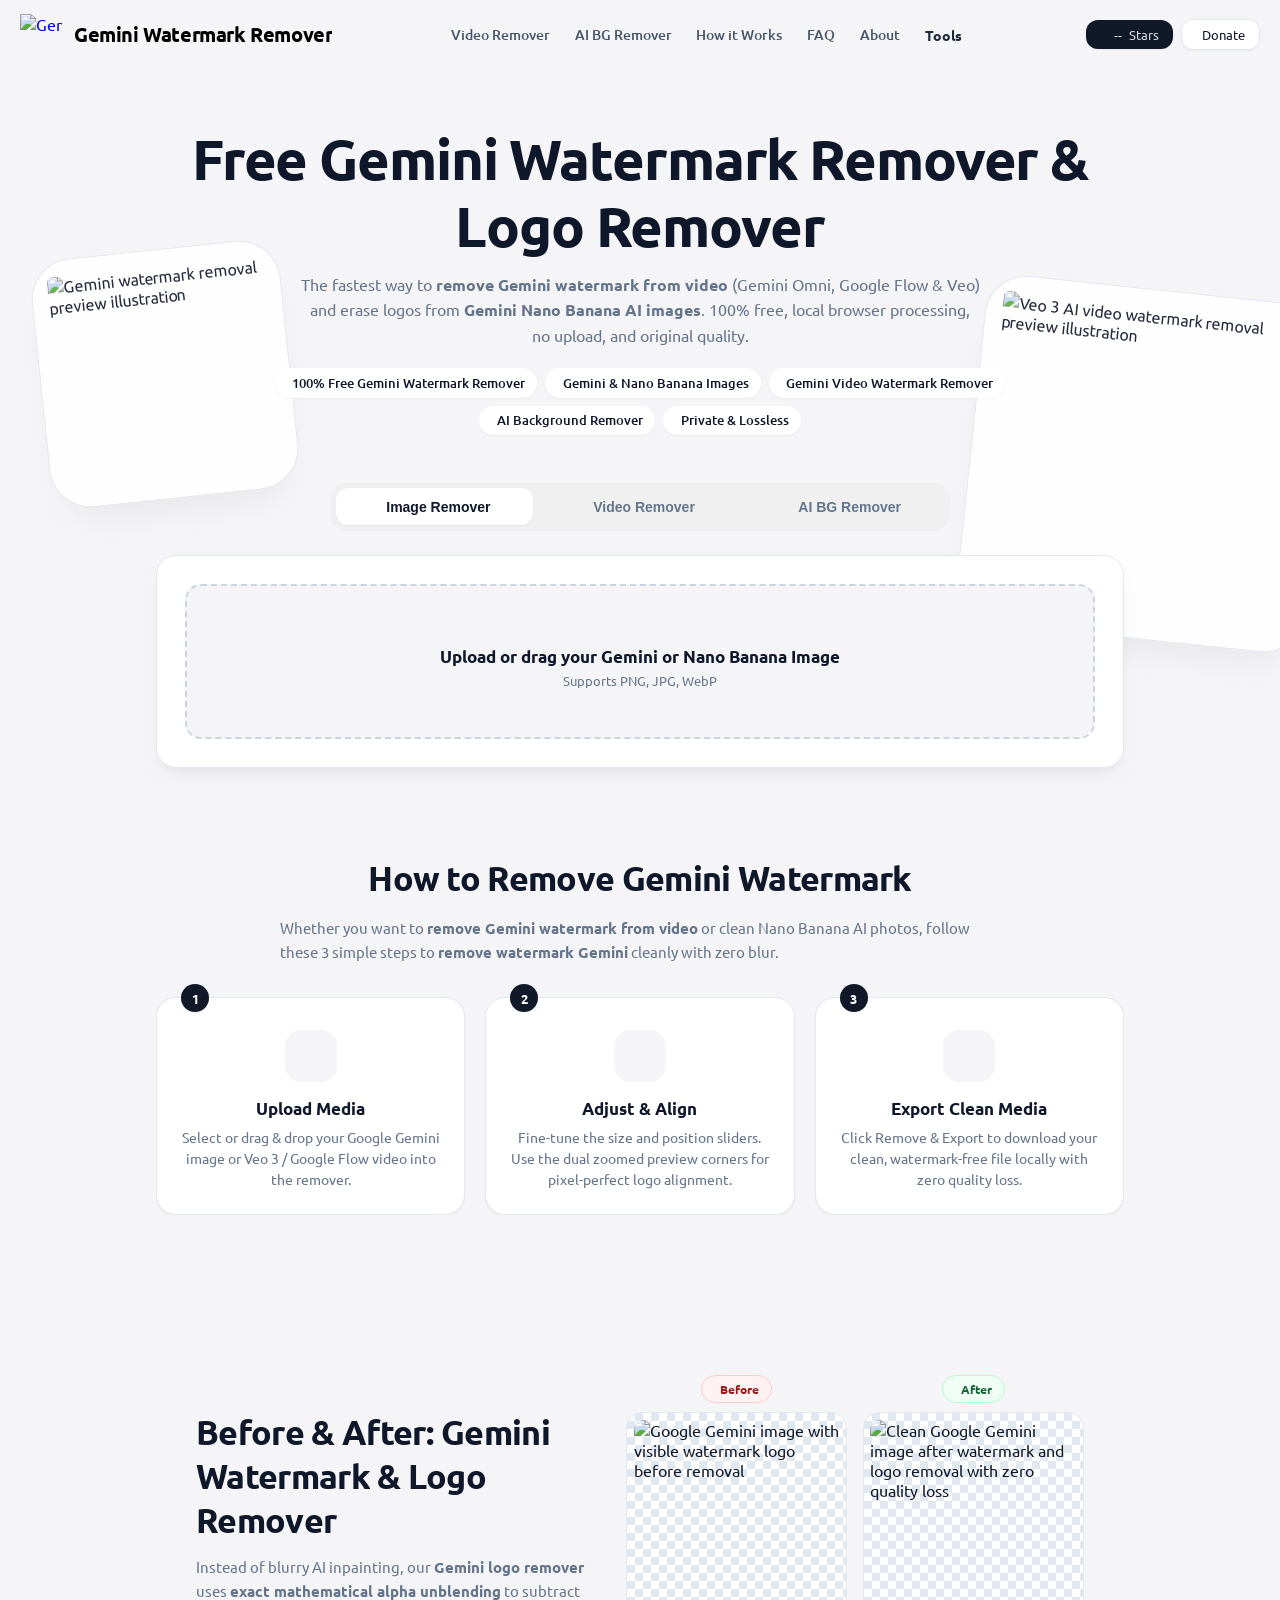
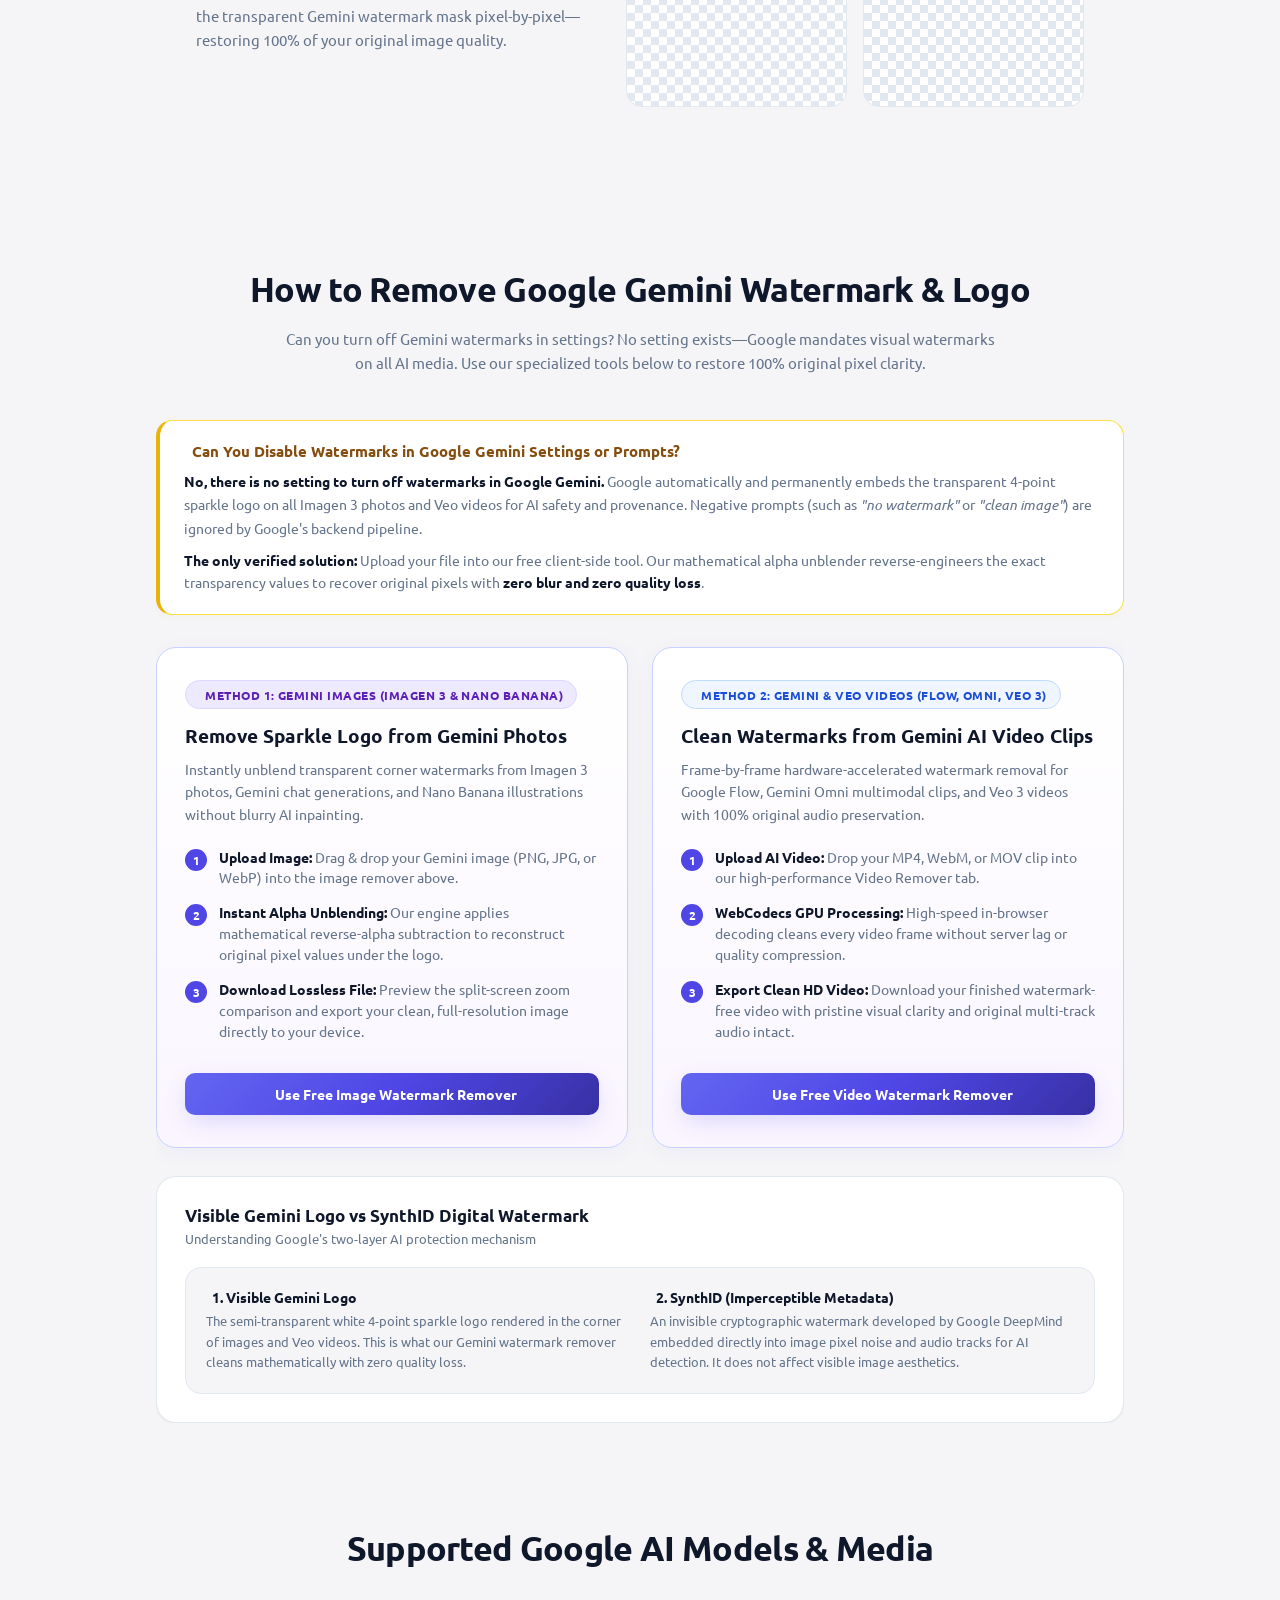
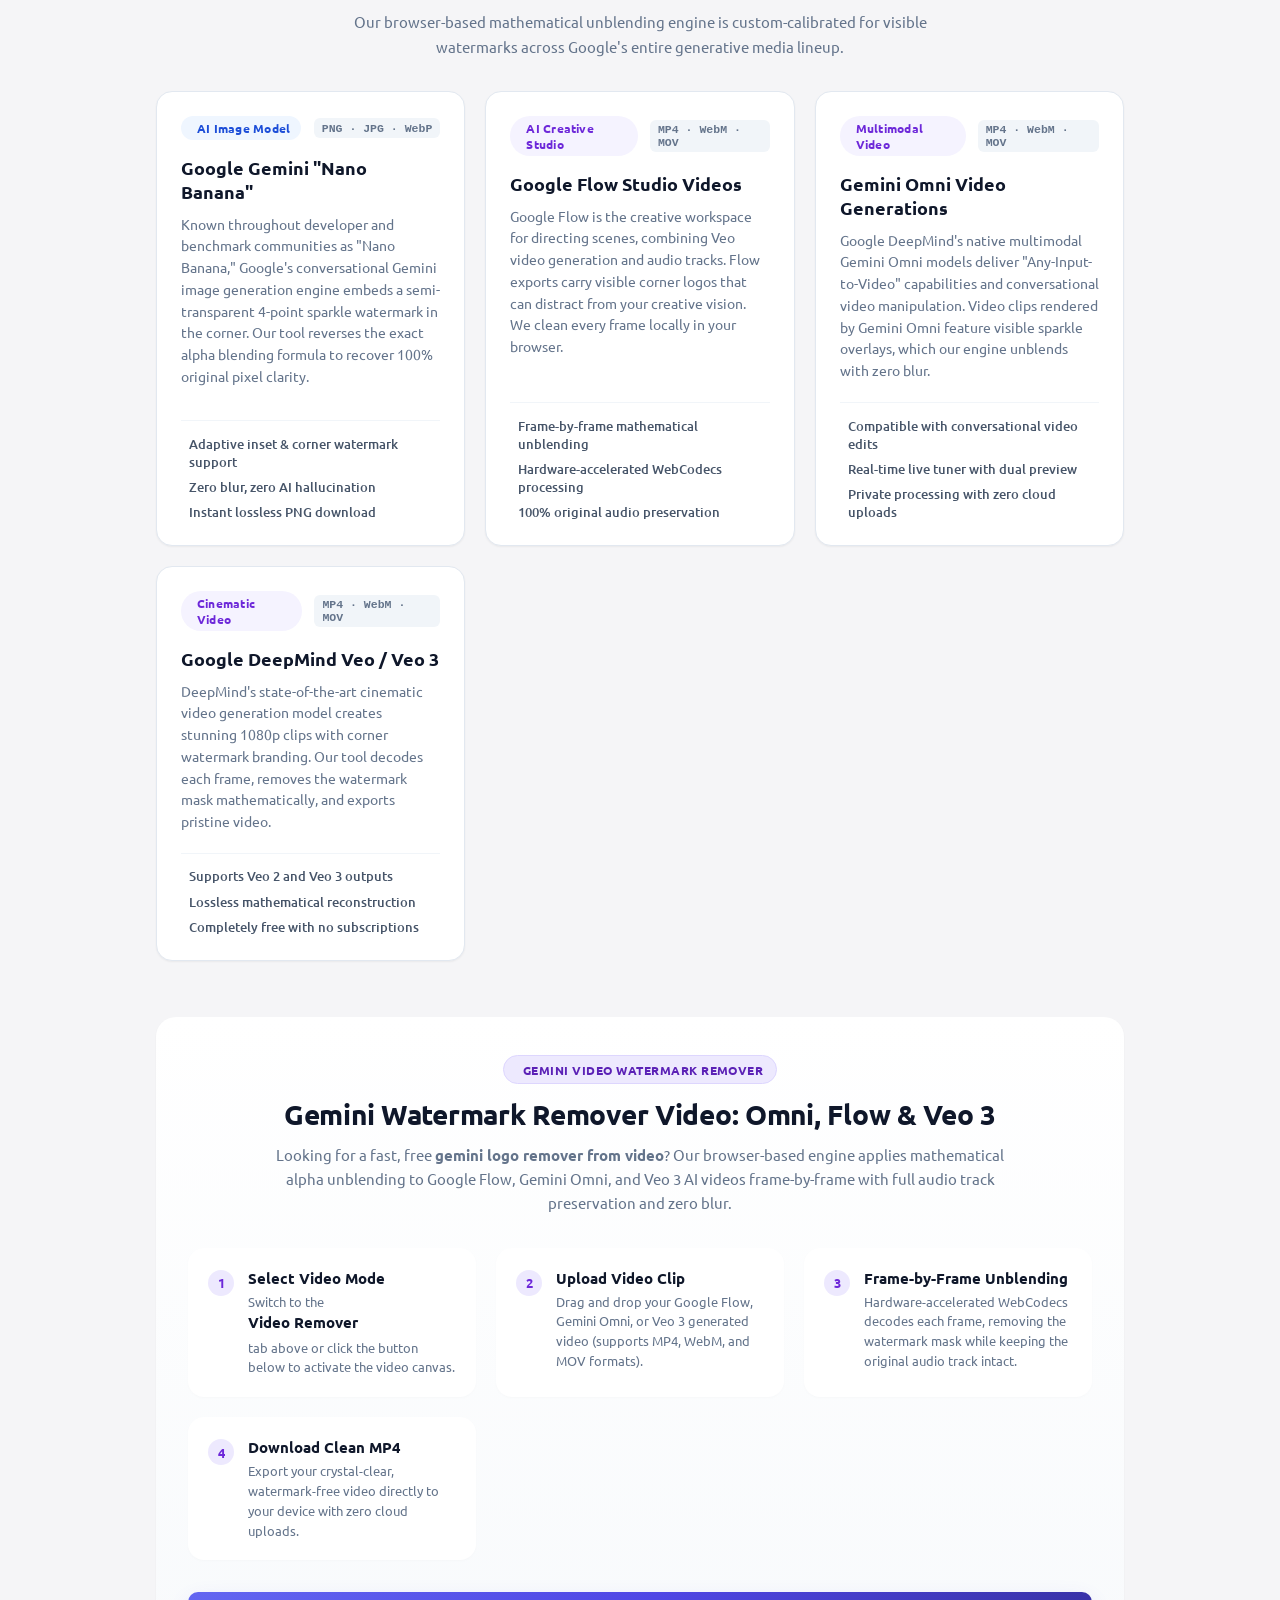
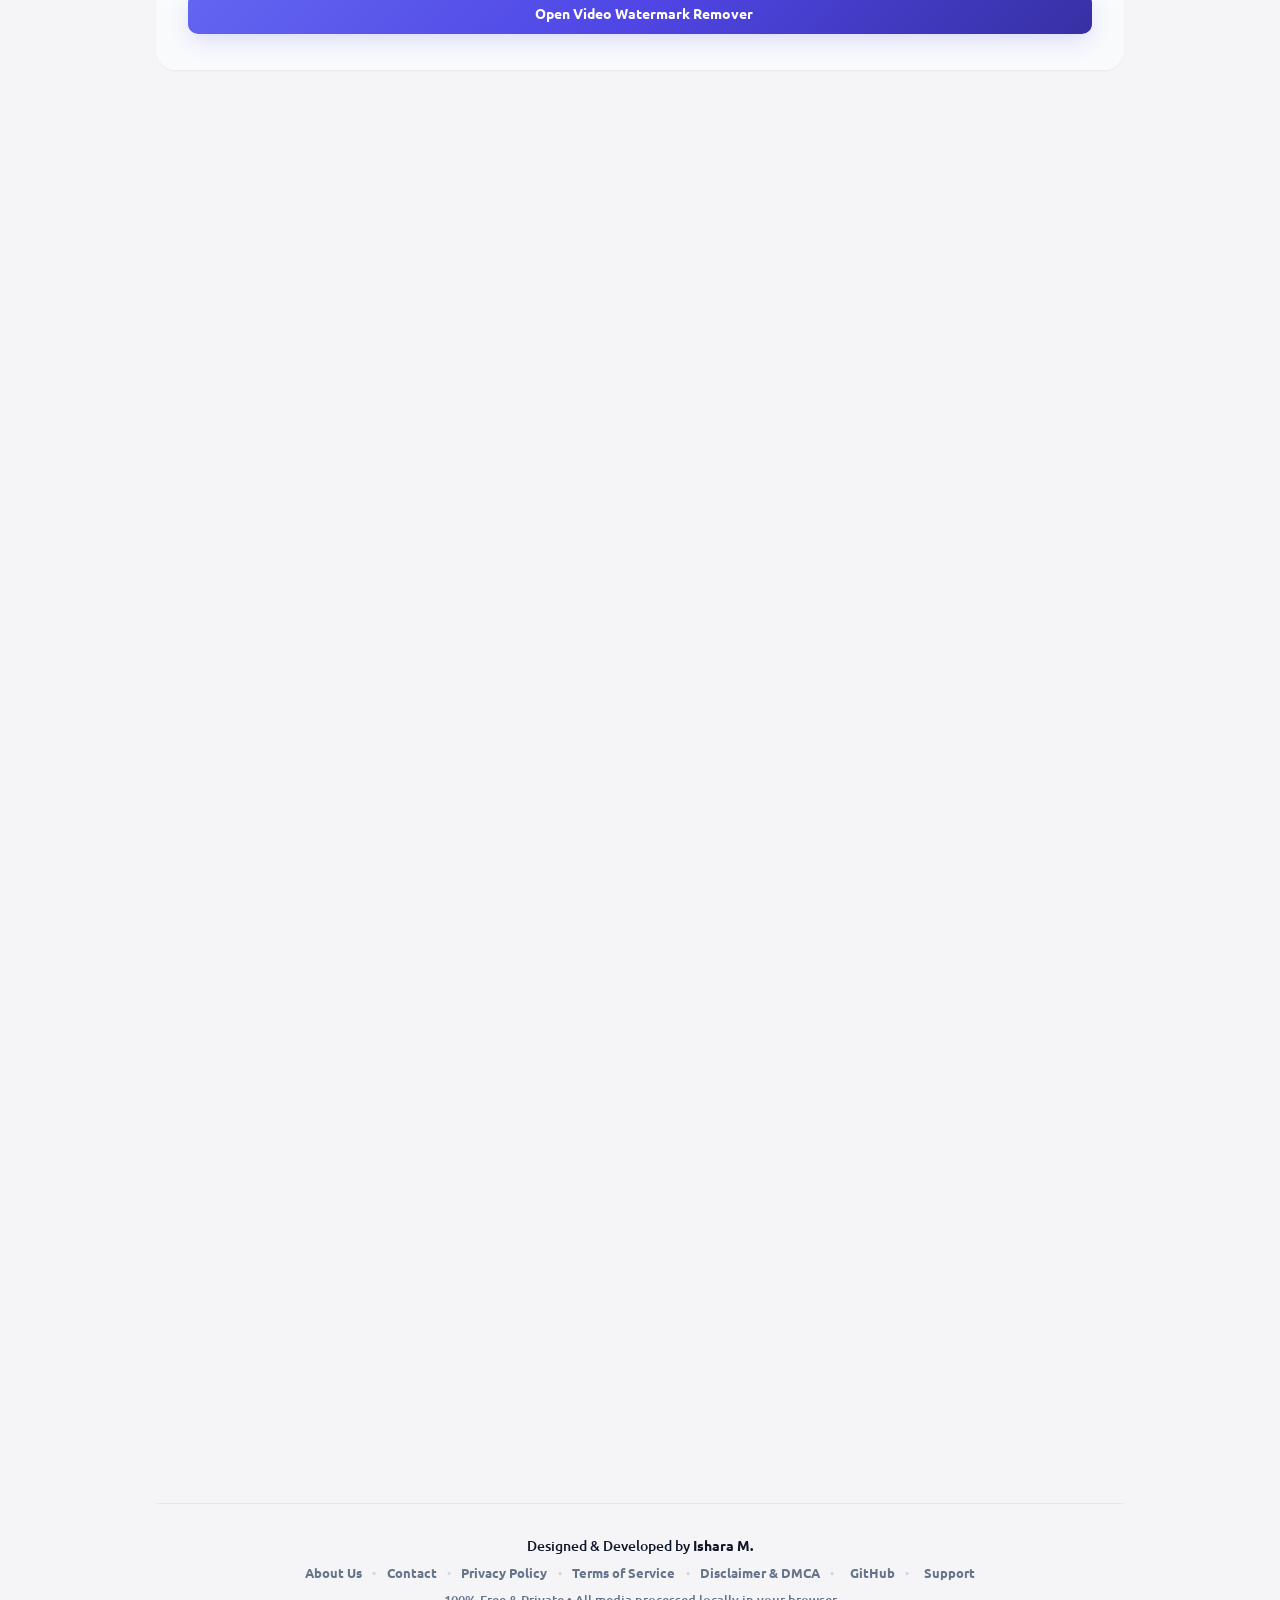
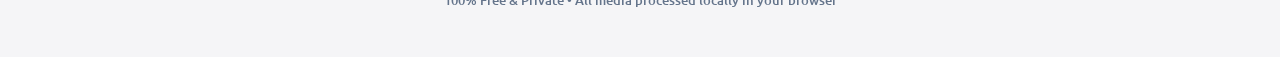
==== commit 9a4ec98a: "updatre" ====
--- a/index.html
+++ b/index.html
@@ -272,6 +272,7 @@
       <!-- Desktop Navigation Menu -->
       <nav class="nav-menu" aria-label="Main Navigation">
         <a href="#panel-video" class="nav-link" id="nav-link-video">Video Remover</a>
+        <a href="#panel-bg" class="nav-link" id="nav-link-bg">AI BG Remover</a>
         <a href="#how-it-works" class="nav-link">How it Works</a>
         <a href="#faq" class="nav-link">FAQ</a>
         <a href="./about.html" class="nav-link">About</a>
@@ -334,6 +335,10 @@
           <a href="#panel-video" class="mobile-nav-link" id="mobile-nav-link-video">
             <iconify-icon icon="ph:video-bold" width="18"></iconify-icon>
             <span>Video Remover</span>
+          </a>
+          <a href="#panel-bg" class="mobile-nav-link" id="mobile-nav-link-bg">
+            <iconify-icon icon="ph:scissors-bold" width="18"></iconify-icon>
+            <span>AI BG Remover</span>
           </a>
           <a href="#models-showcase" class="mobile-nav-link">
             <iconify-icon icon="ph:cpu-bold" width="18"></iconify-icon>
@@ -425,6 +430,8 @@
         <a href="#panel-video" class="hero-badge-pill hero-badge-link" id="hero-badge-video-link"><iconify-icon
             icon="ph:video-camera-bold" width="15" style="color: #7c3aed;"></iconify-icon> Gemini Video Watermark
           Remover</a>
+        <a href="#panel-bg" class="hero-badge-pill hero-badge-link" id="hero-badge-bg-link"><iconify-icon
+            icon="ph:scissors-bold" width="15" style="color: #4f46e5;"></iconify-icon> AI Background Remover</a>
         <span class="hero-badge-pill"><iconify-icon icon="ph:shield-check-bold" width="15"
             style="color: #0d9488;"></iconify-icon> Private &amp; Lossless</span>
       </div>
@@ -455,6 +462,10 @@
       <button id="tab-video" class="tab-btn">
         <iconify-icon icon="ph:video-bold" width="18"></iconify-icon>
         <span>Video Remover</span>
+      </button>
+      <button id="tab-bg" class="tab-btn">
+        <iconify-icon icon="ph:scissors-bold" width="18"></iconify-icon>
+        <span>AI BG Remover</span>
       </button>
     </div>
 
@@ -674,6 +685,32 @@
       </div>
 
       <div id="video-results" class="hidden mt-4"></div>
+    </section>
+
+    <!-- AI Background Removal Panel -->
+    <section id="panel-bg" class="card hidden">
+      <div id="bg-dropzone" class="dropzone">
+        <div class="dropzone-icon">
+          <iconify-icon icon="ph:scissors-bold"></iconify-icon>
+        </div>
+        <p class="dropzone-title">Upload or drag any image to Remove Background</p>
+        <p class="dropzone-sub">AI Salient Object Detection • 100% Client-Side • Preserves exact object colors without color bleeding</p>
+        <input id="bg-input" type="file" accept="image/*" class="hidden" />
+      </div>
+
+      <!-- Background Processing Progress -->
+      <div id="bg-status" class="hidden mt-4 text-center">
+        <p id="bg-status-label" class="mb-2 font-medium">Removing Background with AI...</p>
+        <div class="progress-bar-container">
+          <div id="bg-progress-bar" class="progress-bar-fill"></div>
+        </div>
+        <p id="bg-progress-text" class="progress-text">0%</p>
+        <p id="bg-status-hint" class="text-xs mt-2" style="color: #64748b;">
+          AI model runs 100% locally in your browser. First run caches model weights (~30MB) for instant future cutouts.
+        </p>
+      </div>
+
+      <div id="bg-results" class="hidden mt-4"></div>
     </section>
 
     <!-- How It Works Step-by-Step Section -->
--- a/style.css
+++ b/style.css
@@ -1,3245 +1,3380 @@
-/* ── Gemini Watermark Remover Design System ── */
-:root {
-  --bg-primary: #F5F5F7;
-  --bg-card: #ffffff;
-  --bg-card-border: #e2e8f0;
-  --bg-header: rgba(245, 245, 247, 0.85);
-
-  --text-main: #0f172a;
-  --text-muted: #64748b;
-  --text-light: #d8dadd;
-
-  --brand-primary: #4f46e5;
-  --brand-primary-hover: #4338ca;
-  --brand-gradient: linear-gradient(135deg, #6366f1 0%, #4f46e5 50%, #3730a3 100%);
-  --brand-glow: rgba(99, 102, 241, 0.15);
-
-  --accent-blue: #2563eb;
-  --accent-green: #16a34a;
-
-  --radius-xl: 1.25rem;
-  --radius-lg: 1rem;
-  --radius-md: 0.625rem;
-  --radius-sm: 0.375rem;
-
-  --shadow-sm: 0 1px 2px 0 rgba(0, 0, 0, 0.05);
-  --shadow-md: 0 4px 6px -1px rgba(0, 0, 0, 0.05), 0 2px 4px -2px rgba(0, 0, 0, 0.05);
-  --shadow-lg: 0 10px 25px -5px rgba(0, 0, 0, 0.05), 0 8px 10px -6px rgba(0, 0, 0, 0.05);
-  --shadow-glow: 0 8px 25px -4px rgba(79, 70, 229, 0.2);
-
-  --transition-fast: 0.15s cubic-bezier(0.4, 0, 0.2, 1);
-  --transition-normal: 0.25s cubic-bezier(0.4, 0, 0.2, 1);
-}
-
-html {
-  scroll-behavior: smooth;
-}
-
-* {
-  box-sizing: border-box;
-  margin: 0;
-  padding: 0;
-}
-
-body {
-  font-family: 'Ubuntu', sans-serif;
-  font-weight: 400;
-  background-color: var(--bg-primary);
-  color: var(--text-main);
-  min-height: 100vh;
-  width: 100%;
-  overflow-x: hidden;
-  display: flex;
-  flex-direction: column;
-  align-items: center;
-  -webkit-font-smoothing: antialiased;
-  -moz-osx-font-smoothing: grayscale;
-}
-
-/* ── Sticky Top Header Navbar ── */
-.app-header {
-  position: sticky;
-  top: 0;
-  left: 0;
-  right: 0;
-  width: 100%;
-  z-index: 100;
-  background: var(--bg-header);
-  backdrop-filter: blur(12px);
-  -webkit-backdrop-filter: blur(12px);
-  border-bottom: none;
-  box-shadow: none;
-}
-
-.header-container {
-  max-width: 1280px;
-  width: 100%;
-  margin: 0 auto;
-  padding: 0.85rem 1.25rem;
-  display: flex;
-  align-items: center;
-  justify-content: space-between;
-  gap: 1rem;
-  box-sizing: border-box;
-}
-
-.brand {
-  display: flex;
-  align-items: center;
-  gap: 0.75rem;
-  text-decoration: none;
-  transition: opacity var(--transition-fast);
-  white-space: nowrap;
-  flex-shrink: 0;
-}
-
-.brand:hover {
-  opacity: 0.9;
-}
-
-.brand-text {
-  display: flex;
-  align-items: center;
-  gap: 0.5rem;
-  white-space: nowrap;
-}
-
-.brand-title {
-  font-size: 1.25rem;
-  font-weight: 700;
-  letter-spacing: -0.02em;
-  background: #000000;
-  -webkit-background-clip: text;
-  -webkit-text-fill-color: transparent;
-  white-space: nowrap;
-}
-
-/* ── Desktop Navigation Menu ── */
-.nav-menu {
-  display: flex;
-  align-items: center;
-  gap: 0.25rem;
-  flex-shrink: 0;
-}
-
-.nav-link {
-  display: inline-flex;
-  align-items: center;
-  gap: 0.35rem;
-  padding: 0.45rem 0.65rem;
-  font-size: 0.875rem;
-  font-weight: 500;
-  color: #475569;
-  text-decoration: none;
-  border-radius: var(--radius-md);
-  transition: all var(--transition-fast);
-  cursor: pointer;
-  border: none;
-  background: transparent;
-  font-family: inherit;
-  white-space: nowrap;
-  flex-shrink: 0;
-}
-
-.nav-link:hover {
-  color: #0f172a;
-  background: rgba(0, 0, 0, 0.04);
-}
-
-/* ── Tools Dropdown ── */
-.nav-dropdown {
-  position: relative;
-  display: inline-flex;
-  align-items: center;
-  flex-shrink: 0;
-}
-
-.nav-dropdown-btn {
-  font-weight: 600;
-  color: #1e293b;
-}
-
-.nav-dropdown-btn:hover {
-  color: #0f172a;
-}
-
-.dropdown-arrow {
-  transition: transform var(--transition-fast);
-}
-
-.nav-dropdown.open .dropdown-arrow,
-.nav-dropdown:hover .dropdown-arrow {
-  transform: rotate(180deg);
-}
-
-.dropdown-menu {
-  position: absolute;
-  top: 100%;
-  margin-top: 0.35rem;
-  left: 50%;
-  transform: translateX(-50%) translateY(6px);
-  min-width: 330px;
-  background: #ffffff;
-  border: 1px solid var(--bg-card-border);
-  border-radius: var(--radius-lg);
-  box-shadow: 0 20px 30px -5px rgba(0, 0, 0, 0.1), 0 10px 15px -5px rgba(0, 0, 0, 0.04);
-  padding: 0.5rem;
-  opacity: 0;
-  visibility: hidden;
-  pointer-events: none;
-  transition: opacity 0.18s ease, transform 0.18s cubic-bezier(0.16, 1, 0.3, 1), visibility 0.18s;
-  z-index: 150;
-}
-
-/* Invisible Hover Bridge to ensure smooth mouse movement without closing */
-.dropdown-menu::before {
-  content: '';
-  position: absolute;
-  top: -12px;
-  left: 0;
-  right: 0;
-  height: 12px;
-  background: transparent;
-  display: block;
-}
-
-.nav-dropdown.open .dropdown-menu,
-.nav-dropdown:hover .dropdown-menu {
-  opacity: 1;
-  visibility: visible;
-  pointer-events: auto;
-  transform: translateX(-50%) translateY(0);
-}
-
-@keyframes menuFadeIn {
-  from {
-    opacity: 0;
-    transform: translateY(-8px) scale(0.96);
-  }
-  to {
-    opacity: 1;
-    transform: translateY(0) scale(1);
-  }
-}
-
-.dropdown-item {
-  display: flex;
-  align-items: flex-start;
-  gap: 0.75rem;
-  padding: 0.65rem 0.75rem;
-  border-radius: var(--radius-md);
-  text-decoration: none;
-  color: var(--text-main);
-  transition: all var(--transition-fast);
-  position: relative;
-}
-
-.dropdown-item:hover {
-  background: #f8fafc;
-}
-
-.dropdown-item-icon {
-  width: 34px;
-  height: 34px;
-  border-radius: 8px;
-  display: flex;
-  align-items: center;
-  justify-content: center;
-  background: #f1f5f9;
-  color: #64748b;
-  flex-shrink: 0;
-  margin-top: 2px;
-  overflow: hidden;
-}
-
-.tool-favicon-img {
-  width: 22px;
-  height: 22px;
-  border-radius: 4px;
-  object-fit: contain;
-  display: block;
-}
-
-.promo-item:hover .promo-icon {
-  transform: scale(1.05);
-  box-shadow: 0 4px 12px rgba(99, 102, 241, 0.25);
-}
-
-.promo-icon {
-  background: linear-gradient(135deg, #eff6ff 0%, #ede9fe 100%);
-  border: 1px solid rgba(99, 102, 241, 0.15);
-  color: #4f46e5;
-  transition: all var(--transition-fast);
-}
-
-.active-tool .dropdown-item-icon {
-  background: #ecfdf5;
-  border: 1px solid rgba(16, 185, 129, 0.2);
-  color: #059669;
-}
-
-.dropdown-item-content {
-  flex: 1;
-  min-width: 0;
-}
-
-.dropdown-item-title-row {
-  display: flex;
-  align-items: center;
-  gap: 0.45rem;
-  flex-wrap: wrap;
-}
-
-.dropdown-item-title {
-  font-size: 0.85rem;
-  font-weight: 600;
-  color: #0f172a;
-}
-
-.badge-featured {
-  font-size: 0.625rem;
-  font-weight: 700;
-  background: linear-gradient(135deg, #4f46e5 0%, #7c3aed 100%);
-  color: #ffffff;
-  padding: 0.15rem 0.45rem;
-  border-radius: 9999px;
-  text-transform: uppercase;
-  letter-spacing: 0.03em;
-  line-height: 1;
-}
-
-.badge-current {
-  font-size: 0.625rem;
-  font-weight: 600;
-  background: #e2e8f0;
-  color: #475569;
-  padding: 0.15rem 0.45rem;
-  border-radius: 9999px;
-  line-height: 1;
-}
-
-.dropdown-item-desc {
-  font-size: 0.75rem;
-  color: #64748b;
-  margin-top: 0.2rem;
-  line-height: 1.35;
-}
-
-.dropdown-ext-icon {
-  color: #94a3b8;
-  margin-top: 6px;
-  flex-shrink: 0;
-}
-
-.dropdown-divider {
-  height: 1px;
-  background: #f1f5f9;
-  margin: 0.35rem 0.25rem;
-}
-
-.mobile-nav-links {
-  display: none;
-}
-
-.header-actions {
-  display: flex;
-  align-items: center;
-  gap: 0.5rem;
-}
-
-.header-action-buttons {
-  display: flex;
-  align-items: center;
-  gap: 0.5rem;
-}
-
-.mobile-menu-toggle {
-  display: none;
-}
-
-.btn-github,
-.btn-donate {
-  display: inline-flex;
-  align-items: center;
-  gap: 0.45rem;
-  padding: 0.5rem 0.85rem;
-  border-radius: calc(var(--radius-lg) - 0.25rem);
-  font-size: 0.825rem;
-  text-decoration: none;
-  transition: all var(--transition-normal);
-  line-height: 1;
-}
-
-.btn-github {
-  background: #111828;
-  color: var(--text-light);
-  box-shadow: var(--shadow-sm);
-}
-
-.btn-github:hover {
-  background: #202533;
-  box-shadow: var(--shadow-md);
-}
-
-.btn-donate {
-  background: #ffffff;
-  color: var(--text-main);
-  border: 1px solid var(--bg-card-border);
-  box-shadow: var(--shadow-sm);
-}
-
-.btn-donate:hover {
-  background: #f8f8f8;
-  border-color: #c0bfbf;
-  color: var(--text-main);
-  box-shadow: var(--shadow-md);
-}
-
-/* ── Main Container ── */
-.container {
-  position: relative;
-  width: 100%;
-  max-width: 1000px;
-  margin: 0 auto;
-  padding: 1.5rem 1rem 3rem;
-  flex: 1;
-}
-
-/* ── Hero Section ── */
-.hero-section {
-  position: relative;
-  z-index: 3;
-  text-align: center;
-  margin: 2rem auto 2.5rem;
-  max-width: 900px;
-}
-
-.hero-title {
-  font-size: 3.5rem;
-  font-weight: 700;
-  color: var(--text-main);
-  line-height: 1.2;
-  margin-bottom: 0.75rem;
-  letter-spacing: -0.02em;
-}
-
-.hero-description {
-  font-size: 1rem;
-  color: var(--text-muted);
-  line-height: 1.6;
-  max-width: 680px;
-  margin: 0 auto;
-}
-
-.hero-badges {
-  display: flex;
-  flex-wrap: wrap;
-  justify-content: center;
-  align-items: center;
-  gap: 0.5rem;
-  margin-top: 1.25rem;
-}
-
-.hero-badge-pill {
-  display: inline-flex;
-  align-items: center;
-  gap: 0.35rem;
-  font-size: 0.8125rem;
-  font-weight: 500;
-  color: var(--text-main);
-  background: var(--bg-card);
-  border: 1px solid var(--border-color);
-  padding: 0.35rem 0.75rem;
-  border-radius: 9999px;
-  box-shadow: 0 1px 2px rgba(0, 0, 0, 0.04);
-  transition: all var(--transition-fast);
-  text-decoration: none;
-}
-
-.hero-badge-link:hover {
-  border-color: #8b5cf6;
-  background: #f5f3ff;
-  color: #6d28d9;
-  transform: translateY(-1px);
-}
-
-/* ── Decorative Background Showcase Frames ── */
-.hero-bg-frame-container {
-  position: absolute;
-  pointer-events: none;
-  z-index: 1;
-  display: flex;
-  justify-content: center;
-  align-items: center;
-}
-
-.hero-bg-frame-container.left {
-  top: 180px;
-  left: -10%;
-  width: 250px;
-  height: 250px;
-}
-
-.hero-bg-frame-container.left .hero-bg-frame {
-  transform: rotate(-6deg);
-}
-
-.hero-bg-frame-container.right {
-  top: 220px;
-  right: -18%;
-  left: auto;
-  width: 350px;
-  height: 350px;
-}
-
-.hero-bg-frame-container.right .hero-bg-frame {
-  transform: rotate(6deg);
-}
-
-.hero-bg-frame {
-  width: 100%;
-  height: 100%;
-  background: #ffffff;
-  padding: 1rem;
-  border-radius: 2.6rem;
-  border: 1px solid var(--bg-card-border);
-  box-shadow: 0 20px 45px -15px rgba(0, 0, 0, 0.08);
-  opacity: 0.9;
-  transition: all var(--transition-normal);
-  display: flex;
-  align-items: center;
-  justify-content: center;
-  box-sizing: border-box;
-}
-
-.hero-bg-img {
-  width: 100%;
-  height: 100%;
-  object-fit: cover;
-  border-radius: var(--radius-sm);
-  display: block;
-}
-
-/* ── Tab Switcher ── */
-.tab-container {
-  position: relative;
-  z-index: 2;
-  display: flex;
-  gap: 0.5rem;
-  margin-bottom: 1.5rem;
-  margin-top: 3rem;
-  background: #f0f0f0;
-  padding: 0.35rem;
-  border-radius: var(--radius-lg);
-  max-width: 420px;
-  margin-left: auto;
-  margin-right: auto;
-}
-
-.tab-btn {
-  flex: 1;
-  padding: 0.65rem 1rem;
-  border-radius: calc(var(--radius-lg) - 0.25rem);
-  border: none;
-  background: transparent;
-  color: var(--text-muted);
-  font-weight: 600;
-  font-size: 0.875rem;
-  cursor: pointer;
-  display: flex;
-  align-items: center;
-  justify-content: center;
-  gap: 0.5rem;
-  transition: all var(--transition-normal);
-}
-
-.tab-btn:hover {
-  color: var(--text-main);
-}
-
-.tab-btn.active {
-  background: #ffffff;
-  color: var(--text-main);
-  box-shadow: var(--shadow-sm);
-}
-
-/* ── Cards ── */
-.card {
-  position: relative;
-  z-index: 2;
-  background: var(--bg-card);
-  border: 1px solid var(--bg-card-border);
-  border-radius: var(--radius-xl);
-  padding: 1.75rem;
-  box-shadow: var(--shadow-lg);
-  transition: all var(--transition-normal);
-}
-
-/* ── Custom Select Component ── */
-.custom-select-wrapper {
-  margin-bottom: 1.25rem;
-  display: flex;
-  align-items: center;
-  gap: 0.75rem;
-  flex-wrap: wrap;
-}
-
-.preset-label {
-  font-size: 0.875rem;
-  font-weight: 600;
-  color: var(--text-muted);
-  display: inline-flex;
-  align-items: center;
-  gap: 0.4rem;
-}
-
-.custom-select {
-  position: relative;
-  display: inline-block;
-  min-width: 270px;
-}
-
-.custom-select-trigger {
-  width: 100%;
-  padding: 0.55rem 0.95rem;
-  border-radius: var(--radius-md);
-  border: 1px solid var(--bg-card-border);
-  background: #ffffff;
-  color: var(--text-main);
-  font-size: 0.85rem;
-  font-family: inherit;
-  display: flex;
-  align-items: center;
-  justify-content: space-between;
-  gap: 0.75rem;
-  cursor: pointer;
-  box-shadow: var(--shadow-sm);
-  transition: all var(--transition-fast);
-}
-
-.custom-select-trigger:hover,
-.custom-select.open .custom-select-trigger {
-  border-color: #cbd5e1;
-  background: #fcfcfd;
-}
-
-.custom-select-trigger:focus-visible {
-  outline: 2px solid var(--brand-primary);
-  outline-offset: 1px;
-}
-
-.custom-select-arrow {
-  color: var(--text-muted);
-  transition: transform var(--transition-fast);
-}
-
-.custom-select.open .custom-select-arrow {
-  transform: rotate(180deg);
-}
-
-.custom-select-options {
-  position: absolute;
-  top: calc(100% + 0.35rem);
-  left: 0;
-  right: 0;
-  z-index: 50;
-  background: #ffffff;
-  border: 1px solid var(--bg-card-border);
-  border-radius: var(--radius-md);
-  box-shadow: 0 10px 25px -5px rgba(0, 0, 0, 0.1), 0 8px 10px -6px rgba(0, 0, 0, 0.05);
-  padding: 0.35rem;
-  display: flex;
-  flex-direction: column;
-  gap: 0.15rem;
-  opacity: 0;
-  visibility: hidden;
-  transform: translateY(-6px);
-  transition: all var(--transition-fast);
-}
-
-.custom-select.open .custom-select-options {
-  opacity: 1;
-  visibility: visible;
-  transform: translateY(0);
-}
-
-.custom-option {
-  padding: 0.55rem 0.75rem;
-  border-radius: calc(var(--radius-md) - 0.2rem);
-  font-size: 0.85rem;
-  font-weight: 500;
-  color: var(--text-main);
-  cursor: pointer;
-  display: flex;
-  align-items: center;
-  justify-content: space-between;
-  gap: 0.5rem;
-  transition: background var(--transition-fast);
-}
-
-.custom-option:hover {
-  background: #f1f5f9;
-}
-
-.custom-option.selected {
-  background: #f1f5f9;
-  font-weight: 600;
-  color: var(--text-main);
-}
-
-.option-check {
-  color: var(--brand-primary);
-  opacity: 0;
-  transition: opacity var(--transition-fast);
-}
-
-.custom-option.selected .option-check {
-  opacity: 1;
-}
-
-/* ── Dropzone ── */
-.dropzone {
-  border: 2px dashed #cbd5e1;
-  border-radius: var(--radius-lg);
-  padding: 3rem 1.5rem;
-  text-align: center;
-  cursor: pointer;
-  background: var(--bg-primary);
-  transition: all var(--transition-normal);
-  display: flex;
-  flex-direction: column;
-  align-items: center;
-  justify-content: center;
-}
-
-.dropzone:hover,
-.dropzone.drag-over {
-  border-color: var(--brand-primary);
-  background: rgba(99, 102, 241, 0.03);
-  transform: translateY(-2px);
-}
-
-.dropzone-icon {
-  font-size: 2.75rem;
-  color: var(--brand-primary);
-  margin-bottom: 0.75rem;
-  transition: transform var(--transition-normal);
-}
-
-.dropzone:hover .dropzone-icon {
-  transform: scale(1.1);
-}
-
-.dropzone-title {
-  font-size: 1.05rem;
-  font-weight: 700;
-  color: var(--text-main);
-}
-
-.dropzone-sub {
-  color: var(--text-muted);
-  font-size: 0.825rem;
-  margin-top: 0.35rem;
-}
-
-.dropzone.loading {
-  pointer-events: none;
-  cursor: wait;
-  border-color: var(--brand-primary);
-  background: rgba(99, 102, 241, 0.04);
-  opacity: 0.9;
-}
-
-.dropzone-loader {
-  display: flex;
-  flex-direction: column;
-  align-items: center;
-  gap: 0.75rem;
-  padding: 0.5rem 0;
-}
-
-.dropzone-spinner {
-  width: 2.5rem;
-  height: 2.5rem;
-  border: 3px solid rgba(99, 102, 241, 0.2);
-  border-top-color: var(--brand-primary);
-  border-radius: 50%;
-  animation: dropzoneSpin 0.8s linear infinite;
-}
-
-@keyframes dropzoneSpin {
-  to {
-    transform: rotate(360deg);
-  }
-}
-
-/* ── Watermark Tuner & Smooth Scroll Margins ── */
-#how-it-works,
-#comparison,
-#features,
-#faq,
-.tuner-container,
-#img-results,
-#video-results,
-#video-status {
-  scroll-margin-top: 5.5rem;
-}
-
-.tuner-container {
-  display: flex;
-  flex-direction: column;
-  gap: 1.25rem;
-  margin-top: 1.25rem;
-  padding: 1.25rem;
-  background: var(--bg-primary);
-  border-radius: var(--radius-lg);
-  border: 1px solid var(--bg-card-border);
-}
-
-.detect-badge {
-  display: inline-flex;
-  align-items: center;
-  gap: 0.5rem;
-  padding: 0.5rem 0.85rem;
-  color: #4f46e5;
-  font-size: 0.8rem;
-  width: fit-content;
-  margin: 0 auto;
-}
-
-.detect-badge.warning {
-  color: #d97706;
-}
-
-@keyframes fadeInBadge {
-  from {
-    opacity: 0;
-    transform: translateY(-4px);
-  }
-
-  to {
-    opacity: 1;
-    transform: translateY(0);
-  }
-}
-
-.tuner-preview-row {
-  display: flex;
-  gap: 1.25rem;
-  align-items: flex-start;
-  justify-content: center;
-}
-
-.tuner-canvas-box {
-  display: flex;
-  flex-direction: column;
-}
-
-.tuner-canvas-box.main-box {
-  flex: 1 1 340px;
-  min-width: 0;
-  align-items: center;
-}
-
-.tuner-canvas-box.zoom-box {
-  display: flex;
-  flex-direction: column;
-  gap: 1rem;
-  flex: 0 0 auto;
-}
-
-.zoom-card {
-  display: flex;
-  flex-direction: column;
-  align-items: center;
-  background: #ffffff;
-  padding: 0.65rem;
-  border-radius: var(--radius-md);
-  border: 1px solid var(--bg-card-border);
-  box-shadow: var(--shadow-sm);
-}
-
-.canvas-title {
-  font-size: 0.75rem;
-  color: var(--text-muted);
-  margin-bottom: 0.4rem;
-  display: inline-flex;
-  align-items: center;
-  gap: 0.3rem;
-  text-transform: uppercase;
-  letter-spacing: 0.03em;
-}
-
-.canvas-title.text-blue-600 {
-  color: var(--accent-blue);
-}
-
-.canvas-title.text-green-600 {
-  color: var(--accent-green);
-}
-
-.canvas-wrapper {
-  overflow: hidden;
-  border-radius: var(--radius-md);
-  border: 1px solid var(--bg-card-border);
-  background: rgba(0, 0, 0, 0.04);
-  display: flex;
-  align-items: center;
-  justify-content: center;
-}
-
-.main-box canvas {
-  max-width: 100%;
-  height: auto;
-  display: block;
-  border-radius: var(--radius-md);
-}
-
-.zoom-card canvas {
-  display: block;
-  border-radius: var(--radius-sm);
-  image-rendering: pixelated;
-  image-rendering: crisp-edges;
-}
-
-/* ── Model Preset Quick Selectors ── */
-.tuner-preset-row {
-  display: flex;
-  align-items: center;
-  gap: 0.75rem;
-  flex-wrap: wrap;
-  width: 100%;
-  margin-bottom: 0.75rem;
-}
-
-.tuner-preset-label {
-  font-size: 0.78rem;
-  font-weight: 700;
-  color: var(--text-muted);
-  text-transform: uppercase;
-  letter-spacing: 0.04em;
-}
-
-.tuner-preset-buttons {
-  display: flex;
-  gap: 0.5rem;
-  flex-wrap: wrap;
-}
-
-.btn-preset {
-  display: inline-flex;
-  align-items: center;
-  gap: 0.35rem;
-  padding: 0.4rem 0.8rem;
-  border-radius: var(--radius-sm);
-  border: 1px solid var(--bg-card-border);
-  background: #ffffff;
-  color: var(--text-main);
-  font-size: 0.8rem;
-  font-weight: 600;
-  font-family: inherit;
-  cursor: pointer;
-  transition: all var(--transition-fast);
-}
-
-.btn-preset:hover {
-  border-color: var(--brand-primary);
-  color: var(--brand-primary);
-  background: rgba(99, 102, 241, 0.05);
-}
-
-.btn-preset.active {
-  background: var(--brand-gradient);
-  color: #ffffff;
-  border-color: transparent;
-  box-shadow: 0 2px 8px rgba(79, 70, 229, 0.25);
-}
-
-/* ── Sliders ── */
-.tuner-sliders {
-  display: grid;
-  grid-template-columns: repeat(auto-fit, minmax(180px, 1fr));
-  gap: 1rem;
-  width: 100%;
-  background: #ffffff;
-  padding: 1rem;
-  border-radius: var(--radius-md);
-  border: 1px solid var(--bg-card-border);
-}
-
-.slider-group {
-  display: flex;
-  flex-direction: column;
-}
-
-.tuner-slider-label {
-  display: flex;
-  justify-content: space-between;
-  font-size: 0.78rem;
-  font-weight: 600;
-  color: var(--text-muted);
-  margin-bottom: 0.35rem;
-}
-
-.tuner-slider-label span:last-child {
-  color: var(--brand-primary);
-  font-family: monospace;
-}
-
-.tuner-sliders input[type="range"] {
-  width: 100%;
-  accent-color: var(--brand-primary);
-  cursor: pointer;
-  height: 6px;
-  border-radius: 3px;
-}
-
-/* ── Actions & Buttons ── */
-.tuner-actions {
-  margin-top: 0.5rem;
-  display: flex;
-  gap: 0.75rem;
-  justify-content: center;
-  flex-wrap: wrap;
-}
-
-.btn {
-  display: inline-flex;
-  align-items: center;
-  justify-content: center;
-  gap: 0.5rem;
-  padding: 0.75rem 1.4rem;
-  border-radius: var(--radius-md);
-  font-size: 0.875rem;
-  font-family: inherit;
-  border: none;
-  cursor: pointer;
-  text-decoration: none;
-  transition: all var(--transition-normal);
-}
-
-.btn-primary {
-  background: var(--brand-gradient);
-  color: #ffffff;
-  box-shadow: var(--shadow-glow);
-}
-
-.btn-primary:hover {
-  box-shadow: 0 10px 25px -4px rgba(79, 70, 229, 0.35);
-}
-
-.btn-secondary {
-  background: #ffffff;
-  color: var(--text-main);
-  border: 1px solid var(--bg-card-border);
-  box-shadow: var(--shadow-sm);
-}
-
-.btn-secondary:hover {
-  background: var(--bg-primary);
-  border-color: #cbd5e1;
-}
-
-/* ── Previews & Result Checkerboard ── */
-.checker {
-  background-image:
-    linear-gradient(45deg, #e2e8f0 25%, transparent 25%),
-    linear-gradient(-45deg, #e2e8f0 25%, transparent 25%),
-    linear-gradient(45deg, transparent 75%, #e2e8f0 75%),
-    linear-gradient(-45deg, transparent 75%, #e2e8f0 75%);
-  background-size: 16px 16px;
-  background-position: 0 0, 0 8px, 8px -8px, -8px 0;
-  background-color: #ffffff;
-  border-radius: var(--radius-md);
-  border: 1px solid var(--bg-card-border);
-}
-
-/* ── Progress Bar ── */
-.progress-bar-container {
-  width: 100%;
-  max-width: 340px;
-  height: 10px;
-  background: #e2e8f0;
-  border-radius: 9999px;
-  margin: 0.75rem auto 0;
-  overflow: hidden;
-}
-
-.progress-bar-fill {
-  width: 0%;
-  height: 100%;
-  background: var(--brand-gradient);
-  border-radius: 9999px;
-  transition: width 0.2s ease-out;
-}
-
-.progress-text {
-  font-size: 0.85rem;
-  font-weight: 700;
-  color: var(--brand-primary);
-  margin-top: 0.4rem;
-}
-
-/* ── How It Works Section ── */
-.how-it-works-section,
-.guide-section,
-.comparison-section,
-.features-section,
-.faq-section {
-  content-visibility: auto;
-  contain-intrinsic-size: 400px;
-}
-
-.how-it-works-section {
-  margin-top: 5.5rem;
-  margin-bottom: 4.5rem;
-}
-
-.section-title {
-  text-align: center;
-  font-size: 2.125rem;
-  font-weight: 700;
-  color: var(--text-main);
-  margin-bottom: 2.5rem;
-  letter-spacing: -0.02em;
-}
-
-.steps-grid {
-  display: grid;
-  grid-template-columns: repeat(3, minmax(0, 1fr));
-  gap: 1.25rem;
-}
-
-.step-card {
-  position: relative;
-  background: var(--bg-card);
-  border: 1px solid var(--bg-card-border);
-  border-radius: var(--radius-xl);
-  padding: 2rem 1.25rem 1.5rem;
-  box-shadow: var(--shadow-sm);
-  display: flex;
-  flex-direction: column;
-  align-items: center;
-  text-align: center;
-  transition: transform var(--transition-normal), box-shadow var(--transition-normal);
-}
-
-.step-card:hover {
-  transform: translateY(-2px);
-  box-shadow: var(--shadow-md);
-}
-
-.step-badge {
-  position: absolute;
-  top: -0.85rem;
-  left: 1.5rem;
-  width: 28px;
-  height: 28px;
-  border-radius: 50%;
-  background: #111828;
-  color: #ffffff;
-  font-size: 0.8rem;
-  font-weight: 700;
-  display: flex;
-  align-items: center;
-  justify-content: center;
-  box-shadow: var(--shadow-sm);
-}
-
-.step-icon {
-  width: 52px;
-  height: 52px;
-  border-radius: var(--radius-lg);
-  background: var(--bg-primary);
-  color: var(--text-main);
-  display: flex;
-  align-items: center;
-  justify-content: center;
-  margin-bottom: 1rem;
-}
-
-.step-title {
-  font-size: 1.05rem;
-  font-weight: 700;
-  color: var(--text-main);
-  margin-bottom: 0.5rem;
-}
-
-.step-desc {
-  font-size: 0.875rem;
-  color: var(--text-muted);
-  line-height: 1.5;
-}
-
-/* ── Comparison Section ── */
-.comparison-section {
-  margin-top: 7rem;
-  margin-bottom: 7rem;
-  padding: 3rem 2.5rem;
-}
-
-.comparison-layout {
-  display: grid;
-  grid-template-columns: 1fr 1.15fr;
-  gap: 2rem;
-  align-items: center;
-}
-
-.comparison-content {
-  display: flex;
-  flex-direction: column;
-}
-
-.comparison-title {
-  font-size: 2.125rem;
-  font-weight: 700;
-  color: var(--text-main);
-  margin-bottom: 0.85rem;
-  letter-spacing: -0.02em;
-}
-
-.comparison-subtitle {
-  font-size: 0.95rem;
-  color: var(--text-muted);
-  line-height: 1.6;
-  margin-bottom: 1.25rem;
-}
-
-.comparison-media {
-  display: grid;
-  grid-template-columns: repeat(2, minmax(0, 1fr));
-  gap: 1rem;
-}
-
-.comparison-card {
-  display: flex;
-  flex-direction: column;
-  align-items: center;
-}
-
-.comparison-badge {
-  display: inline-flex;
-  align-items: center;
-  gap: 0.35rem;
-  font-size: 0.78rem;
-  font-weight: 600;
-  padding: 0.3rem 0.75rem;
-  border-radius: 9999px;
-  margin-bottom: 0.6rem;
-}
-
-.badge-before {
-  color: #991b1b;
-  background: #fef2f2;
-  border: 1px solid #fecaca;
-}
-
-.badge-after {
-  color: #166534;
-  background: #f0fdf4;
-  border: 1px solid #bbf7d0;
-}
-
-.comparison-img-wrapper {
-  width: 100%;
-  border-radius: var(--radius-lg);
-  overflow: hidden;
-  border: 1px solid var(--bg-card-border);
-  padding: 0.4rem;
-  display: flex;
-  align-items: center;
-  justify-content: center;
-}
-
-.comparison-img-wrapper img {
-  width: 100%;
-  max-height: 280px;
-  object-fit: contain;
-  border-radius: var(--radius-md);
-  display: block;
-}
-
-.text-amber {
-  color: #d97706;
-}
-
-/* ── Features Grid Section ── */
-.features-section {
-  margin-top: 7rem;
-  margin-bottom: 7rem;
-}
-
-.features-grid {
-  display: grid;
-  grid-template-columns: repeat(3, minmax(0, 1fr));
-  gap: 2.75rem 2rem;
-}
-
-.feature-card {
-  display: flex;
-  align-items: flex-start;
-  gap: 0.85rem;
-  background: transparent;
-  border: none;
-  border-radius: 0;
-  padding: 0;
-  box-shadow: none;
-}
-
-.feature-icon {
-  flex-shrink: 0;
-  color: var(--text-main);
-  margin-top: 0.15rem;
-}
-
-.feature-card-body {
-  display: flex;
-  flex-direction: column;
-}
-
-.feature-card-title {
-  font-size: 1rem;
-  font-weight: 700;
-  color: var(--text-main);
-  margin-bottom: 0.35rem;
-  line-height: 1.3;
-}
-
-.feature-card-desc {
-  font-size: 0.85rem;
-  color: var(--text-muted);
-  line-height: 1.55;
-}
-
-/* ── FAQ Section (Adaptive Desktop & Mobile) ── */
-.faq-section {
-  margin-top: 5.5rem;
-  margin-bottom: 4.5rem;
-}
-
-.faq-layout {
-  display: grid;
-  grid-template-columns: 280px 1fr;
-  gap: 3rem;
-  align-items: flex-start;
-}
-
-.faq-header-col {
-  position: sticky;
-  top: 5rem;
-  display: flex;
-  flex-direction: column;
-}
-
-
-.faq-title {
-  font-size: 2.125rem;
-  font-weight: 700;
-  color: var(--text-main);
-  line-height: 1.25;
-  margin-bottom: 0.85rem;
-  letter-spacing: -0.02em;
-}
-
-.faq-subtitle {
-  font-size: 0.9rem;
-  color: var(--text-muted);
-  line-height: 1.6;
-}
-
-.faq-list-col {
-  width: 100%;
-}
-
-.faq-container {
-  display: flex;
-  flex-direction: column;
-  border-top: 1px solid var(--bg-card-border);
-}
-
-.faq-item {
-  background: transparent;
-  border: none;
-  border-bottom: 1px solid var(--bg-card-border);
-  transition: background var(--transition-fast);
-}
-
-.faq-question {
-  padding: 1.25rem 0.25rem;
-  font-size: 0.975rem;
-  font-weight: 600;
-  color: var(--text-main);
-  cursor: pointer;
-  display: flex;
-  align-items: center;
-  justify-content: space-between;
-  gap: 1rem;
-  list-style: none;
-  user-select: none;
-  transition: color var(--transition-fast);
-}
-
-.faq-q-left {
-  display: flex;
-  align-items: center;
-  gap: 1rem;
-}
-
-.faq-num {
-  font-family: monospace;
-  font-size: 0.8rem;
-  font-weight: 700;
-  color: var(--text-light);
-  transition: color var(--transition-fast);
-}
-
-.faq-item[open] .faq-num,
-.faq-question:hover .faq-num {
-  color: var(--text-main);
-}
-
-.faq-question:hover {
-  color: #000000;
-}
-
-.faq-question::-webkit-details-marker {
-  display: none;
-}
-
-.faq-icon {
-  color: var(--text-muted);
-  transition: transform var(--transition-normal), color var(--transition-fast);
-  flex-shrink: 0;
-}
-
-.faq-item[open] .faq-icon {
-  transform: rotate(180deg);
-  color: var(--text-main);
-}
-
-.faq-answer {
-  padding: 0 0.25rem 1.25rem 2.4rem;
-  font-size: 0.875rem;
-  color: var(--text-muted);
-  line-height: 1.65;
-}
-
-.faq-answer code {
-  background: #ffffff;
-  padding: 0.15rem 0.45rem;
-  border-radius: var(--radius-sm);
-  font-family: monospace;
-  font-size: 0.825rem;
-  color: var(--text-main);
-  border: 1px solid var(--bg-card-border);
-}
-
-/* ── Footer ── */
-.app-footer {
-  margin-top: 4rem;
-  padding-top: 2rem;
-  border-top: 1px solid var(--bg-card-border);
-  text-align: center;
-  font-size: 0.85rem;
-  color: var(--text-muted);
-}
-
-.footer-content {
-  display: flex;
-  flex-direction: column;
-  align-items: center;
-  gap: 0.6rem;
-}
-
-.footer-credit {
-  font-size: 0.875rem;
-  color: var(--text-main);
-  font-weight: 500;
-}
-
-.footer-credit strong {
-  font-weight: 700;
-  color: var(--text-main);
-}
-
-.footer-author-link {
-  color: inherit;
-  text-decoration: none;
-  transition: color 0.2s ease;
-}
-
-.footer-author-link:hover {
-  color: var(--primary, #3b82f6);
-  text-decoration: underline;
-}
-
-.footer-links {
-  display: flex;
-  flex-wrap: wrap;
-  align-items: center;
-  justify-content: center;
-  gap: 0.65rem;
-  font-size: 0.825rem;
-}
-
-.footer-link,
-.footer-link-btn {
-  background: transparent;
-  border: none;
-  color: var(--text-muted);
-  font-weight: 600;
-  font-family: inherit;
-  font-size: 0.825rem;
-  text-decoration: none;
-  cursor: pointer;
-  display: inline-flex;
-  align-items: center;
-  gap: 0.3rem;
-  transition: color var(--transition-fast);
-  padding: 0;
-}
-
-.footer-link:hover,
-.footer-link-btn:hover {
-  color: var(--brand-primary);
-  text-decoration: underline;
-}
-
-.footer-dot {
-  color: #cbd5e1;
-  font-size: 0.75rem;
-}
-
-.footer-sub {
-  font-size: 0.8rem;
-  color: var(--text-muted);
-  font-weight: 500;
-}
-
-/* ── App Dialog Modals ── */
-.app-modal {
-  margin: auto;
-  border: 1px solid var(--bg-card-border);
-  border-radius: var(--radius-xl);
-  background: #ffffff;
-  padding: 0;
-  max-width: 520px;
-  width: 90%;
-  box-shadow: 0 20px 25px -5px rgba(0, 0, 0, 0.1), 0 8px 10px -6px rgba(0, 0, 0, 0.05);
-}
-
-.app-modal::backdrop {
-  background: rgba(15, 23, 42, 0.4);
-  backdrop-filter: blur(4px);
-}
-
-.modal-box {
-  padding: 1.75rem;
-  display: flex;
-  flex-direction: column;
-}
-
-.modal-title {
-  font-size: 1.25rem;
-  font-weight: 700;
-  color: var(--text-main);
-  margin-bottom: 0.85rem;
-}
-
-.modal-text {
-  font-size: 0.875rem;
-  color: var(--text-muted);
-  line-height: 1.6;
-}
-
-/* ── Utility Classes ── */
-.hidden {
-  display: none !important;
-}
-
-.mt-4 {
-  margin-top: 1rem;
-}
-
-.mb-2 {
-  margin-bottom: 0.5rem;
-}
-
-.mb-4 {
-  margin-bottom: 1rem;
-}
-
-.text-center {
-  text-align: center;
-}
-
-.text-xs {
-  font-size: 0.75rem;
-}
-
-.font-bold {
-  font-weight: 700;
-}
-
-.grid {
-  display: grid;
-}
-
-.grid-cols-1 {
-  grid-template-columns: repeat(1, minmax(0, 1fr));
-}
-
-.gap-4 {
-  gap: 1rem;
-}
-
-@media (min-width: 768px) {
-  .md\:grid-cols-2 {
-    grid-template-columns: repeat(2, minmax(0, 1fr));
-  }
-}
-
-@media (max-width: 900px) {
-  .features-grid {
-    grid-template-columns: repeat(2, minmax(0, 1fr));
-  }
-}
-
-@media (max-width: 1200px) {
-  .header-container {
-    padding: 0.75rem 1rem;
-    gap: 0.75rem;
-  }
-
-  .nav-link {
-    padding: 0.4rem 0.55rem;
-    font-size: 0.84rem;
-  }
-
-  .brand-title {
-    font-size: 1.15rem;
-  }
-
-  .dropdown-menu {
-    left: auto;
-    right: 0;
-    transform: translateY(6px);
-  }
-}
-
-@media (max-width: 1100px) {
-  .hero-bg-frame-container {
-    display: none !important;
-  }
-
-  .btn-github-label {
-    display: none;
-  }
-
-  .brand-title {
-    font-size: 1.1rem;
-  }
-
-  .nav-menu {
-    gap: 0.2rem;
-  }
-
-  .btn-github,
-  .btn-donate {
-    padding: 0.45rem 0.65rem;
-    font-size: 0.8rem;
-  }
-}
-
-/* ── Tablet & Mobile Navigation Breakpoint (992px) ── */
-@media (max-width: 992px) {
-  .header-container {
-    padding: 0.65rem 0.85rem;
-  }
-
-  .brand-title {
-    font-size: 1.05rem;
-  }
-
-  .nav-menu {
-    display: none;
-  }
-
-  .mobile-menu-toggle {
-    display: flex;
-    align-items: center;
-    justify-content: center;
-    width: 38px;
-    height: 38px;
-    border-radius: var(--radius-md);
-    border: 0px;
-    color: var(--text-main);
-    cursor: pointer;
-    transition: all var(--transition-fast);
-    background: transparent;
-    flex-shrink: 0;
-  }
-
-  .mobile-nav-links {
-    display: flex;
-    flex-direction: column;
-    gap: 0.25rem;
-    padding-bottom: 0.65rem;
-    border-bottom: 1px solid #f1f5f9;
-    width: 100%;
-  }
-
-  .mobile-nav-link {
-    display: flex;
-    align-items: center;
-    gap: 0.65rem;
-    padding: 0.6rem 0.75rem;
-    border-radius: var(--radius-md);
-    font-size: 0.875rem;
-    font-weight: 500;
-    color: var(--text-main);
-    text-decoration: none;
-    transition: background var(--transition-fast);
-    white-space: nowrap;
-  }
-
-  .mobile-nav-link:hover {
-    background: #f8fafc;
-    color: #4f46e5;
-  }
-
-  .mobile-promo-card {
-    margin-top: 0.35rem;
-    padding: 0.65rem 0.75rem;
-    background: linear-gradient(135deg, #f8fafc 0%, #f5f3ff 100%);
-    border: 1px solid #e0e7ff;
-    border-radius: var(--radius-md);
-  }
-
-  .mobile-promo-header {
-    display: flex;
-    align-items: center;
-    justify-content: space-between;
-    margin-bottom: 0.4rem;
-  }
-
-  .mobile-promo-label {
-    font-size: 0.65rem;
-    font-weight: 700;
-    color: #4f46e5;
-    text-transform: uppercase;
-    letter-spacing: 0.04em;
-  }
-
-  .mobile-promo-link {
-    display: flex;
-    align-items: center;
-    gap: 0.65rem;
-    text-decoration: none;
-    color: var(--text-main);
-  }
-
-  .mobile-promo-info strong {
-    display: block;
-    font-size: 0.825rem;
-    color: #0f172a;
-  }
-
-  .mobile-promo-info p {
-    font-size: 0.725rem;
-    color: #64748b;
-    margin-top: 0.1rem;
-  }
-
-  .mobile-promo-ext {
-    color: #6366f1;
-    margin-left: auto;
-  }
-
-  .header-actions {
-    display: none;
-    position: absolute;
-    top: calc(100% + 0.35rem);
-    right: 0.85rem;
-    left: auto;
-    width: 320px;
-    max-width: calc(100vw - 1.7rem);
-    background: #ffffff;
-    border: 1px solid var(--bg-card-border);
-    border-radius: var(--radius-lg);
-    padding: 0.85rem;
-    flex-direction: column;
-    gap: 0.75rem;
-    box-shadow: 0 15px 30px -5px rgba(0, 0, 0, 0.12), 0 8px 10px -6px rgba(0, 0, 0, 0.04);
-    z-index: 200;
-  }
-
-  .header-actions.open {
-    display: flex;
-    animation: menuFadeIn 0.18s cubic-bezier(0.16, 1, 0.3, 1);
-  }
-
-  .header-action-buttons {
-    display: flex;
-    gap: 0.5rem;
-    width: 100%;
-  }
-
-  .header-action-buttons .btn-github,
-  .header-action-buttons .btn-donate {
-    flex: 1;
-    justify-content: center;
-    padding: 0.6rem 0.75rem;
-    font-size: 0.825rem;
-  }
-}
-
-/* ── Mobile View (767px) ── */
-@media (max-width: 767px) {
-  .container {
-    padding: 1rem 0.75rem 2.5rem;
-  }
-
-  .hero-section {
-    margin: 1rem auto 1.5rem;
-    padding: 0 0.5rem;
-  }
-
-  .hero-title {
-    font-size: 1.85rem;
-    line-height: 1.22;
-    letter-spacing: -0.025em;
-  }
-
-  .hero-description {
-    font-size: 0.9rem;
-    line-height: 1.55;
-  }
-
-  .brand-title {
-    font-size: 0.95rem;
-  }
-
-  .privacy-text {
-    display: none;
-  }
-
-  .badge-privacy {
-    padding: 0.35rem;
-    border-radius: 50%;
-  }
-
-  .card {
-    padding: 1.25rem 0.85rem;
-  }
-
-  .custom-select-wrapper {
-    flex-direction: column;
-    align-items: flex-start;
-    gap: 0.5rem;
-  }
-
-  .custom-select {
-    width: 100%;
-  }
-
-  .tuner-preview-row {
-    flex-direction: column;
-    align-items: center;
-    gap: 1rem;
-  }
-
-  .tuner-canvas-box.main-box {
-    width: 100%;
-  }
-
-  .tuner-canvas-box.zoom-box {
-    width: 100%;
-    display: grid;
-    grid-template-columns: 1fr 1fr;
-    gap: 0.75rem;
-  }
-
-  .zoom-card canvas {
-    width: 100%;
-    max-width: 140px;
-    height: auto;
-    aspect-ratio: 1 / 1;
-  }
-
-  .tuner-sliders {
-    grid-template-columns: 1fr;
-    gap: 0.85rem;
-    padding: 0.85rem;
-  }
-
-  .tuner-actions {
-    flex-direction: column;
-    width: 100%;
-  }
-
-  .btn {
-    width: 100%;
-  }
-
-  .how-it-works-section {
-    margin-top: 4.75rem;
-    margin-bottom: 4.75rem;
-  }
-
-  .section-title {
-    font-size: 1.75rem;
-    line-height: 1.25;
-    letter-spacing: -0.025em;
-    margin-bottom: 1.75rem;
-  }
-
-  .steps-grid {
-    grid-template-columns: 1fr;
-    gap: 1.5rem;
-  }
-
-  .step-title {
-    font-size: 1.1rem;
-  }
-
-  .comparison-section {
-    margin-top: 4.75rem;
-    margin-bottom: 4.75rem;
-    padding: 2rem 1.15rem;
-  }
-
-  .comparison-layout {
-    grid-template-columns: 1fr;
-    gap: 1.5rem;
-  }
-
-  .comparison-title {
-    font-size: 1.75rem;
-    line-height: 1.25;
-    letter-spacing: -0.025em;
-    margin-bottom: 0.65rem;
-    text-align: center;
-  }
-
-  .comparison-subtitle {
-    font-size: 0.85rem;
-    line-height: 1.55;
-    color: var(--text-muted);
-    text-align: center;
-    margin-bottom: 1.35rem;
-    max-width: 95%;
-    margin-left: auto;
-    margin-right: auto;
-  }
-
-  .comparison-media {
-    grid-template-columns: 1fr 1fr;
-    gap: 0.65rem;
-  }
-
-  .features-section {
-    margin-top: 4.75rem;
-    margin-bottom: 4.75rem;
-  }
-
-  .features-grid {
-    grid-template-columns: 1fr;
-    gap: 1.5rem;
-  }
-
-  .feature-card-title {
-    font-size: 1.05rem;
-  }
-
-  .faq-section {
-    margin-top: 4.75rem;
-    margin-bottom: 4.75rem;
-  }
-
-  .faq-layout {
-    grid-template-columns: 1fr;
-    gap: 1.25rem;
-  }
-
-  .faq-header-col {
-    position: static;
-    text-align: center;
-    align-items: center;
-  }
-
-  .faq-title {
-    font-size: 1.75rem;
-    line-height: 1.25;
-    letter-spacing: -0.025em;
-    margin-bottom: 0.65rem;
-  }
-
-  .faq-subtitle {
-    font-size: 0.875rem;
-    line-height: 1.5;
-    color: var(--text-muted);
-    margin-bottom: 1.5rem;
-    max-width: 90%;
-    margin-left: auto;
-    margin-right: auto;
-  }
-
-  .faq-container {
-    border-top: none;
-    gap: 0.6rem;
-  }
-
-  .faq-item {
-    background: #ffffff;
-    border: 1px solid var(--bg-card-border);
-    border-radius: var(--radius-md);
-    padding: 0.1rem 0.5rem;
-    box-shadow: var(--shadow-sm);
-  }
-
-  .faq-question {
-    padding: 0.85rem 0.5rem;
-    font-size: 0.9rem;
-  }
-
-  .faq-num {
-    background: var(--bg-primary);
-    padding: 0.15rem 0.45rem;
-    border-radius: var(--radius-sm);
-    font-size: 0.75rem;
-  }
-
-  .faq-answer {
-    padding: 0 0.5rem 0.85rem 0.5rem;
-    font-size: 0.825rem;
-  }
-
-  .app-footer {
-    margin-top: 3rem;
-    padding-top: 1.5rem;
-  }
-}
-
-@media (max-width: 480px) {
-  .comparison-media {
-    grid-template-columns: 1fr;
-    gap: 1.25rem;
-  }
-}
-
-/* ── Results Screen Promo / Ad Banner ── */
-.results-promo-banner {
-  margin-top: 1.5rem;
-  padding: 1rem 1.25rem;
-  background: linear-gradient(135deg, #f8fafc 0%, #f0fdf4 50%, #eff6ff 100%);
-  border: 1.5px dashed #818cf8;
-  border-radius: var(--radius-lg);
-  position: relative;
-  text-align: left;
-  box-shadow: 0 4px 14px rgba(99, 102, 241, 0.08);
-  transition: all var(--transition-fast);
-}
-
-.results-promo-banner:hover {
-  border-color: #6366f1;
-  box-shadow: 0 8px 22px rgba(99, 102, 241, 0.15);
-  transform: translateY(-1px);
-}
-
-.results-promo-badge-row {
-  display: flex;
-  align-items: center;
-  justify-content: space-between;
-  margin-bottom: 0.65rem;
-}
-
-.results-promo-tag {
-  display: inline-flex;
-  align-items: center;
-  gap: 0.35rem;
-  font-size: 0.725rem;
-  font-weight: 700;
-  color: #4f46e5;
-  text-transform: uppercase;
-  letter-spacing: 0.05em;
-}
-
-.results-promo-body {
-  display: flex;
-  align-items: center;
-  gap: 1rem;
-  flex-wrap: wrap;
-}
-
-.results-promo-icon-box {
-  width: 44px;
-  height: 44px;
-  border-radius: 10px;
-  background: #ffffff;
-  border: 1px solid #e2e8f0;
-  box-shadow: var(--shadow-sm);
-  display: flex;
-  align-items: center;
-  justify-content: center;
-  flex-shrink: 0;
-}
-
-.results-promo-info {
-  flex: 1;
-  min-width: 220px;
-}
-
-.results-promo-title {
-  font-size: 0.925rem;
-  font-weight: 700;
-  color: #0f172a;
-  line-height: 1.3;
-}
-
-.results-promo-desc {
-  font-size: 0.8rem;
-  color: #475569;
-  margin-top: 0.2rem;
-  line-height: 1.4;
-}
-
-.results-promo-btn {
-  display: inline-flex;
-  align-items: center;
-  gap: 0.45rem;
-  padding: 0.55rem 1rem;
-  font-size: 0.85rem;
-  font-weight: 600;
-  background: #ffffff;
-  color: #4f46e5;
-  border: 1.5px solid #c7d2fe;
-  border-radius: var(--radius-md);
-  text-decoration: none;
-  transition: all var(--transition-fast);
-  white-space: nowrap;
-  box-shadow: var(--shadow-sm);
-  flex-shrink: 0;
-}
-
-.results-promo-btn:hover {
-  background: #4f46e5;
-  color: #ffffff;
-  border-color: #4f46e5;
-  box-shadow: 0 4px 14px rgba(79, 70, 229, 0.3);
-}
-
-@media (max-width: 640px) {
-  .results-promo-body {
-    flex-direction: column;
-    align-items: flex-start;
-    gap: 0.75rem;
-  }
-
-  .results-promo-btn {
-    width: 100%;
-    justify-content: center;
-  }
-}
-
-/* ── Methods & Settings Guide Section ── */
-.guide-section {
-  margin-top: 6.5rem;
-  margin-bottom: 6.5rem;
-}
-
-.guide-header {
-  text-align: center;
-  margin-bottom: 2.75rem;
-}
-
-.guide-subtitle {
-  max-width: 720px;
-  margin: -1.5rem auto 0;
-  font-size: 0.95rem;
-  color: var(--text-muted);
-  line-height: 1.6;
-}
-
-.methods-grid {
-  display: grid;
-  grid-template-columns: repeat(2, minmax(0, 1fr));
-  gap: 1.5rem;
-  margin-bottom: 1.75rem;
-}
-
-.method-card {
-  background: var(--bg-card);
-  border: 1px solid var(--bg-card-border);
-  border-radius: var(--radius-xl);
-  padding: 2rem 1.75rem;
-  display: flex;
-  flex-direction: column;
-  box-shadow: var(--shadow-sm);
-  transition: transform var(--transition-normal), box-shadow var(--transition-normal);
-}
-
-.method-card:hover {
-  transform: translateY(-2px);
-  box-shadow: var(--shadow-md);
-}
-
-.method-card.featured-method {
-  border-color: #c7d2fe;
-  background: linear-gradient(180deg, #ffffff 0%, #faf5ff 100%);
-  box-shadow: 0 4px 20px -2px rgba(99, 102, 241, 0.08);
-}
-
-.method-badge {
-  display: inline-flex;
-  align-items: center;
-  gap: 0.4rem;
-  font-size: 0.75rem;
-  font-weight: 700;
-  padding: 0.35rem 0.8rem;
-  border-radius: 9999px;
-  width: fit-content;
-  margin-bottom: 0.85rem;
-  text-transform: uppercase;
-  letter-spacing: 0.04em;
-}
-
-.official-badge {
-  background: #f1f5f9;
-  color: #334155;
-  border: 1px solid #e2e8f0;
-}
-
-.tool-badge {
-  background: #ede9fe;
-  color: #5b21b6;
-  border: 1px solid #ddd6fe;
-}
-
-.video-badge-card {
-  background: #eff6ff;
-  color: #1d4ed8;
-  border: 1px solid #bfdbfe;
-}
-
-.settings-myth-box {
-  background: #ffffff;
-  border: 1px solid #fde047;
-  border-left: 4px solid #eab308;
-  border-radius: var(--radius-lg);
-  padding: 1.25rem 1.5rem;
-  margin-bottom: 2rem;
-  display: flex;
-  flex-direction: column;
-  gap: 0.6rem;
-  box-shadow: 0 2px 10px -2px rgba(234, 179, 8, 0.08);
-}
-
-.myth-badge {
-  display: inline-flex;
-  align-items: center;
-  gap: 0.5rem;
-  color: #854d0e;
-  font-weight: 700;
-  font-size: 0.95rem;
-}
-
-.myth-badge iconify-icon {
-  color: #ca8a04;
-  font-size: 1.15rem;
-}
-
-.myth-text,
-.myth-solution {
-  font-size: 0.885rem;
-  line-height: 1.6;
-  color: var(--text-muted);
-  margin: 0;
-}
-
-.myth-text strong,
-.myth-solution strong {
-  color: var(--text-main);
-}
-
-.method-title {
-  font-size: 1.175rem;
-  font-weight: 700;
-  color: var(--text-main);
-  margin-bottom: 0.6rem;
-  line-height: 1.35;
-}
-
-.method-desc {
-  font-size: 0.875rem;
-  color: var(--text-muted);
-  line-height: 1.6;
-  margin-bottom: 1.35rem;
-}
-
-.method-steps {
-  list-style: none;
-  display: flex;
-  flex-direction: column;
-  gap: 0.9rem;
-  margin-bottom: 1.5rem;
-}
-
-.method-step-item {
-  display: flex;
-  align-items: flex-start;
-  gap: 0.75rem;
-  font-size: 0.865rem;
-  color: var(--text-muted);
-  line-height: 1.5;
-}
-
-.step-num-pill {
-  width: 22px;
-  height: 22px;
-  border-radius: 50%;
-  background: #0f172a;
-  color: #ffffff;
-  font-size: 0.75rem;
-  font-weight: 700;
-  display: flex;
-  align-items: center;
-  justify-content: center;
-  flex-shrink: 0;
-  margin-top: 2px;
-}
-
-.featured-method .step-num-pill {
-  background: var(--brand-primary);
-}
-
-.step-text strong {
-  color: var(--text-main);
-  font-weight: 600;
-}
-
-.text-link {
-  color: var(--brand-primary);
-  text-decoration: underline;
-  font-weight: 600;
-}
-
-.method-note {
-  background: #f8fafc;
-  border: 1px solid #e2e8f0;
-  border-radius: var(--radius-md);
-  padding: 0.75rem 0.9rem;
-  font-size: 0.8rem;
-  color: #475569;
-  display: flex;
-  align-items: flex-start;
-  gap: 0.6rem;
-  line-height: 1.5;
-  margin-top: auto;
-}
-
-.note-icon {
-  color: #64748b;
-  flex-shrink: 0;
-  margin-top: 2px;
-}
-
-.method-action {
-  margin-top: auto;
-  padding-top: 0.5rem;
-}
-
-.method-btn {
-  width: 100%;
-  justify-content: center;
-  padding: 0.75rem 1.25rem;
-  font-weight: 600;
-  text-decoration: none;
-}
-
-/* ── SynthID vs Visible Watermark Callout Box ── */
-.synthid-card {
-  background: var(--bg-card);
-  border: 1px solid var(--bg-card-border);
-  border-radius: var(--radius-xl);
-  padding: 1.75rem;
-  box-shadow: var(--shadow-sm);
-}
-
-.synthid-header {
-  display: flex;
-  align-items: center;
-  gap: 1rem;
-  margin-bottom: 1.25rem;
-}
-
-.synthid-icon-wrap {
-  width: 44px;
-  height: 44px;
-  border-radius: var(--radius-lg);
-  background: #f0fdf4;
-  color: #16a34a;
-  border: 1px solid #bbf7d0;
-  display: flex;
-  align-items: center;
-  justify-content: center;
-  flex-shrink: 0;
-}
-
-.synthid-title {
-  font-size: 1.05rem;
-  font-weight: 700;
-  color: var(--text-main);
-  line-height: 1.3;
-}
-
-.synthid-sub {
-  font-size: 0.825rem;
-  color: var(--text-muted);
-  margin-top: 0.15rem;
-}
-
-.synthid-grid {
-  display: grid;
-  grid-template-columns: repeat(2, minmax(0, 1fr));
-  gap: 1.25rem;
-  background: var(--bg-primary);
-  border-radius: var(--radius-lg);
-  padding: 1.25rem;
-  border: 1px solid var(--bg-card-border);
-}
-
-.synthid-col-title {
-  display: flex;
-  align-items: center;
-  gap: 0.4rem;
-  font-size: 0.875rem;
-  font-weight: 700;
-  color: var(--text-main);
-  margin-bottom: 0.35rem;
-}
-
-.synthid-col p {
-  font-size: 0.825rem;
-  color: var(--text-muted);
-  line-height: 1.55;
-}
-
-@media (max-width: 860px) {
-  .methods-grid {
-    grid-template-columns: 1fr;
-    gap: 1.25rem;
-  }
-
-  .synthid-grid {
-    grid-template-columns: 1fr;
-    gap: 1rem;
-  }
-}
-
-/* ── Dedicated Video Remover Guide Section (SEO Optimized) ── */
-.video-guide-section {
-  margin: 3.5rem 0;
-}
-
-.video-guide-card {
-  background: var(--bg-card);
-  border: 1px solid var(--border-color);
-  border-radius: var(--radius-xl);
-  padding: 2.25rem 2rem;
-  box-shadow: var(--shadow-sm);
-  background: linear-gradient(180deg, #ffffff 0%, #f8fafc 100%);
-}
-
-.video-guide-header {
-  text-align: center;
-  max-width: 760px;
-  margin: 0 auto 2rem;
-}
-
-.video-guide-header .method-badge {
-  margin: 0 auto 0.75rem;
-}
-
-.video-guide-title {
-  font-size: 1.75rem;
-  font-weight: 700;
-  color: var(--text-main);
-  margin-bottom: 0.65rem;
-  letter-spacing: -0.01em;
-}
-
-.video-guide-desc {
-  font-size: 0.95rem;
-  color: var(--text-muted);
-  line-height: 1.6;
-}
-
-.video-guide-steps-grid {
-  display: grid;
-  grid-template-columns: repeat(auto-fit, minmax(240px, 1fr));
-  gap: 1.25rem;
-  margin-top: 1.5rem;
-}
-
-.video-guide-step {
-  display: flex;
-  align-items: flex-start;
-  gap: 0.85rem;
-  background: #ffffff;
-  border: 1px solid var(--border-color);
-  border-radius: var(--radius-lg);
-  padding: 1.25rem;
-  box-shadow: 0 1px 3px rgba(0, 0, 0, 0.02);
-  transition: transform var(--transition-fast), border-color var(--transition-fast);
-}
-
-.video-guide-step:hover {
-  border-color: #cbd5e1;
-  transform: translateY(-2px);
-}
-
-.video-guide-step .step-num-pill {
-  flex-shrink: 0;
-  width: 26px;
-  height: 26px;
-  border-radius: 50%;
-  background: #ede9fe;
-  color: #6d28d9;
-  font-weight: 700;
-  font-size: 0.8rem;
-  display: flex;
-  align-items: center;
-  justify-content: center;
-}
-
-.video-guide-step-content strong {
-  display: block;
-  font-size: 0.925rem;
-  color: var(--text-main);
-  margin-bottom: 0.25rem;
-}
-
-.video-guide-step-content p {
-  font-size: 0.825rem;
-  color: var(--text-muted);
-  line-height: 1.5;
-  margin: 0;
-}
-
-.video-guide-cta {
-  display: flex;
-  justify-content: center;
-  margin-top: 2rem;
-}
-
-/* ── Supported Google AI Models Section ── */
-.models-section {
-  width: 100%;
-  margin-top: 3.5rem;
-}
-
-.models-header {
-  text-align: center;
-  margin-bottom: 2rem;
-}
-
-.models-subtitle {
-  color: var(--text-muted);
-  font-size: 0.95rem;
-  max-width: 650px;
-  margin: 0.5rem auto 0;
-  line-height: 1.6;
-}
-
-.models-grid {
-  display: grid;
-  grid-template-columns: repeat(auto-fit, minmax(280px, 1fr));
-  gap: 1.25rem;
-  width: 100%;
-}
-
-.model-card {
-  background: var(--bg-card);
-  border: 1px solid var(--bg-card-border);
-  border-radius: var(--radius-lg);
-  padding: 1.5rem;
-  box-shadow: var(--shadow-sm);
-  display: flex;
-  flex-direction: column;
-  transition: all var(--transition-normal);
-}
-
-.model-card:hover {
-  transform: translateY(-3px);
-  border-color: #cbd5e1;
-  box-shadow: var(--shadow-md);
-}
-
-.model-card-header {
-  display: flex;
-  align-items: center;
-  justify-content: space-between;
-  gap: 0.75rem;
-  margin-bottom: 1rem;
-}
-
-.model-badge {
-  display: inline-flex;
-  align-items: center;
-  gap: 0.35rem;
-  padding: 0.25rem 0.65rem;
-  border-radius: 9999px;
-  font-size: 0.75rem;
-  font-weight: 700;
-  letter-spacing: 0.02em;
-}
-
-.model-badge.badge-image {
-  background: #eff6ff;
-  color: #1d4ed8;
-}
-
-.model-badge.badge-video {
-  background: #f5f3ff;
-  color: #6d28d9;
-}
-
-.model-format-tag {
-  font-size: 0.72rem;
-  font-weight: 600;
-  color: var(--text-muted);
-  background: #f1f5f9;
-  padding: 0.2rem 0.5rem;
-  border-radius: var(--radius-sm);
-  font-family: monospace;
-}
-
-.model-name {
-  font-size: 1.125rem;
-  font-weight: 700;
-  color: var(--text-main);
-  margin-bottom: 0.6rem;
-}
-
-.model-desc {
-  font-size: 0.85rem;
-  color: var(--text-muted);
-  line-height: 1.6;
-  margin-bottom: 1.25rem;
-  flex-grow: 1;
-}
-
-.model-features {
-  list-style: none;
-  padding: 0;
-  margin: 0;
-  display: flex;
-  flex-direction: column;
-  gap: 0.45rem;
-  border-top: 1px solid #f1f5f9;
-  padding-top: 0.85rem;
-}
-
-.model-features li {
-  display: flex;
-  align-items: center;
-  gap: 0.5rem;
-  font-size: 0.8rem;
-  color: #475569;
-  font-weight: 500;
-}
-
-.model-features li iconify-icon {
-  color: var(--accent-green);
-  font-size: 0.9rem;
-  flex-shrink: 0;
-}
-
-@media (max-width: 640px) {
-  .models-grid {
-    grid-template-columns: 1fr;
-  }
-}
-
-/* ── Content & Legal Pages (Privacy, Terms, About, Contact, Disclaimer) ── */
-.page-container {
-  width: 100%;
-  max-width: 920px;
-  margin: 0 auto;
-  padding: 1.5rem 1rem 3.5rem;
-  flex: 1;
-}
-
-.breadcrumb-nav {
-  display: flex;
-  align-items: center;
-  gap: 0.5rem;
-  font-size: 0.825rem;
-  color: var(--text-muted);
-  margin-bottom: 1.5rem;
-}
-
-.breadcrumb-link {
-  color: var(--text-muted);
-  text-decoration: none;
-  display: inline-flex;
-  align-items: center;
-  gap: 0.35rem;
-  transition: color var(--transition-fast);
-}
-
-.breadcrumb-link:hover {
-  color: var(--brand-primary);
-}
-
-.breadcrumb-separator {
-  color: var(--text-light);
-  font-size: 0.75rem;
-}
-
-.breadcrumb-current {
-  color: var(--text-main);
-  font-weight: 500;
-}
-
-.page-header-card {
-  background: var(--bg-card);
-  border: 1px solid var(--bg-card-border);
-  border-radius: var(--radius-xl);
-  padding: 2.25rem 2rem 2rem;
-  margin-bottom: 1.75rem;
-  box-shadow: var(--shadow-sm);
-  position: relative;
-  overflow: hidden;
-}
-
-.page-header-card::before {
-  content: '';
-  position: absolute;
-  top: 0;
-  left: 0;
-  right: 0;
-  height: 4px;
-  background: var(--brand-gradient);
-}
-
-.page-badge-pill {
-  display: inline-flex;
-  align-items: center;
-  gap: 0.4rem;
-  padding: 0.35rem 0.85rem;
-  background: var(--brand-glow);
-  color: var(--brand-primary);
-  border-radius: 9999px;
-  font-size: 0.8rem;
-  font-weight: 600;
-  margin-bottom: 0.85rem;
-}
-
-.page-main-heading {
-  font-size: 2.25rem;
-  font-weight: 700;
-  color: var(--text-main);
-  line-height: 1.25;
-  margin-bottom: 0.75rem;
-  letter-spacing: -0.02em;
-}
-
-.page-lead-description {
-  font-size: 1rem;
-  color: var(--text-muted);
-  line-height: 1.65;
-  margin-bottom: 1rem;
-}
-
-.page-meta-info {
-  display: flex;
-  flex-wrap: wrap;
-  align-items: center;
-  gap: 1.25rem;
-  font-size: 0.825rem;
-  color: var(--text-muted);
-  padding-top: 1rem;
-  border-top: 1px solid var(--bg-card-border);
-}
-
-.page-meta-item {
-  display: inline-flex;
-  align-items: center;
-  gap: 0.4rem;
-}
-
-.content-article-card {
-  background: var(--bg-card);
-  border: 1px solid var(--bg-card-border);
-  border-radius: var(--radius-xl);
-  padding: 2.5rem 2.25rem;
-  box-shadow: var(--shadow-sm);
-}
-
-.legal-section {
-  margin-bottom: 2.25rem;
-}
-
-.legal-section:last-child {
-  margin-bottom: 0;
-}
-
-.legal-section h2 {
-  font-size: 1.35rem;
-  font-weight: 700;
-  color: var(--text-main);
-  margin-bottom: 0.85rem;
-  display: flex;
-  align-items: center;
-  gap: 0.5rem;
-  line-height: 1.3;
-}
-
-.legal-section h3 {
-  font-size: 1.1rem;
-  font-weight: 600;
-  color: var(--text-main);
-  margin-top: 1.25rem;
-  margin-bottom: 0.5rem;
-}
-
-.legal-section p {
-  font-size: 0.925rem;
-  color: #334155;
-  line-height: 1.7;
-  margin-bottom: 0.85rem;
-}
-
-.legal-section ul,
-.legal-section ol {
-  margin: 0.65rem 0 1rem 1.4rem;
-  padding: 0;
-  color: #334155;
-  font-size: 0.925rem;
-  line-height: 1.7;
-}
-
-.legal-section li {
-  margin-bottom: 0.5rem;
-}
-
-.legal-section strong {
-  color: var(--text-main);
-  font-weight: 600;
-}
-
-.legal-callout-box {
-  background: #f8fafc;
-  border-left: 4px solid var(--brand-primary);
-  border-radius: 0 var(--radius-md) var(--radius-md) 0;
-  padding: 1.15rem 1.35rem;
-  margin: 1.25rem 0;
-  display: flex;
-  gap: 0.85rem;
-  align-items: flex-start;
-}
-
-.legal-callout-box.info {
-  background: #f0fdf4;
-  border-left-color: var(--accent-green);
-}
-
-.legal-callout-box.warning {
-  background: #fffbeb;
-  border-left-color: #f59e0b;
-}
-
-.legal-callout-icon {
-  font-size: 1.25rem;
-  color: var(--brand-primary);
-  flex-shrink: 0;
-  margin-top: 0.15rem;
-}
-
-.legal-callout-box.info .legal-callout-icon {
-  color: var(--accent-green);
-}
-
-.legal-callout-box.warning .legal-callout-icon {
-  color: #d97706;
-}
-
-.legal-callout-text {
-  font-size: 0.875rem;
-  line-height: 1.6;
-  color: #334155;
-}
-
-.legal-callout-text strong {
-  color: var(--text-main);
-}
-
-/* Quick Nav / Table of Contents */
-.toc-card {
-  background: #f8fafc;
-  border: 1px solid var(--bg-card-border);
-  border-radius: var(--radius-lg);
-  padding: 1.25rem 1.5rem;
-  margin-bottom: 2rem;
-}
-
-.toc-title {
-  font-size: 0.925rem;
-  font-weight: 700;
-  color: var(--text-main);
-  margin-bottom: 0.75rem;
-  display: flex;
-  align-items: center;
-  gap: 0.4rem;
-}
-
-.toc-list {
-  list-style: none;
-  margin: 0;
-  padding: 0;
-  display: grid;
-  grid-template-columns: repeat(auto-fit, minmax(240px, 1fr));
-  gap: 0.5rem 1rem;
-}
-
-.toc-link {
-  font-size: 0.85rem;
-  color: var(--text-muted);
-  text-decoration: none;
-  display: inline-flex;
-  align-items: center;
-  gap: 0.4rem;
-  transition: color var(--transition-fast);
-}
-
-.toc-link:hover {
-  color: var(--brand-primary);
-}
-
-/* Legal Tables */
-.legal-table-wrapper {
-  overflow-x: auto;
-  margin: 1.25rem 0;
-  border: 1px solid var(--bg-card-border);
-  border-radius: var(--radius-md);
-}
-
-.legal-table {
-  width: 100%;
-  border-collapse: collapse;
-  font-size: 0.875rem;
-  text-align: left;
-}
-
-.legal-table th {
-  background: #f8fafc;
-  padding: 0.75rem 1rem;
-  font-weight: 600;
-  color: var(--text-main);
-  border-bottom: 1px solid var(--bg-card-border);
-}
-
-.legal-table td {
-  padding: 0.75rem 1rem;
-  color: #475569;
-  border-bottom: 1px solid var(--bg-card-border);
-}
-
-.legal-table tr:last-child td {
-  border-bottom: none;
-}
-
-/* Contact Page Specific Styles */
-.contact-grid {
-  display: grid;
-  grid-template-columns: 1fr 1.3fr;
-  gap: 2rem;
-  margin-top: 1rem;
-}
-
-@media (max-width: 768px) {
-  .contact-grid {
-    grid-template-columns: 1fr;
-    gap: 1.75rem;
-  }
-}
-
-.contact-info-col {
-  display: flex;
-  flex-direction: column;
-  gap: 1rem;
-}
-
-.contact-card-item {
-  background: #f8fafc;
-  border: 1px solid var(--bg-card-border);
-  border-radius: var(--radius-lg);
-  padding: 1.25rem;
-  display: flex;
-  gap: 0.9rem;
-  align-items: flex-start;
-  transition: border-color var(--transition-fast), box-shadow var(--transition-fast);
-}
-
-.contact-card-item:hover {
-  border-color: #cbd5e1;
-  box-shadow: var(--shadow-sm);
-}
-
-.contact-icon-bubble {
-  width: 40px;
-  height: 40px;
-  border-radius: 10px;
-  background: var(--brand-glow);
-  color: var(--brand-primary);
-  display: flex;
-  align-items: center;
-  justify-content: center;
-  font-size: 1.2rem;
-  flex-shrink: 0;
-}
-
-.contact-info-content h3 {
-  font-size: 0.95rem;
-  font-weight: 700;
-  color: var(--text-main);
-  margin-bottom: 0.25rem;
-}
-
-.contact-info-content p {
-  font-size: 0.85rem;
-  color: var(--text-muted);
-  line-height: 1.5;
-  margin-bottom: 0.4rem;
-}
-
-.contact-action-link {
-  font-size: 0.85rem;
-  font-weight: 600;
-  color: var(--brand-primary);
-  text-decoration: none;
-  display: inline-flex;
-  align-items: center;
-  gap: 0.3rem;
-}
-
-.contact-action-link:hover {
-  text-decoration: underline;
-}
-
-.contact-form-container {
-  background: #ffffff;
-  border: 1px solid var(--bg-card-border);
-  border-radius: var(--radius-xl);
-  padding: 1.75rem 2rem;
-}
-
-.contact-form-title {
-  font-size: 1.25rem;
-  font-weight: 700;
-  color: var(--text-main);
-  margin-bottom: 0.35rem;
-}
-
-.contact-form-subtitle {
-  font-size: 0.85rem;
-  color: var(--text-muted);
-  margin-bottom: 1.5rem;
-}
-
-.form-group {
-  margin-bottom: 1.2rem;
-}
-
-.form-label {
-  display: block;
-  font-size: 0.85rem;
-  font-weight: 600;
-  color: var(--text-main);
-  margin-bottom: 0.4rem;
-}
-
-.form-input,
-.form-textarea {
-  width: 100%;
-  padding: 0.75rem 0.9rem;
-  font-size: 0.875rem;
-  font-family: inherit;
-  color: var(--text-main);
-  background: #f8fafc;
-  border: 1px solid var(--bg-card-border);
-  border-radius: var(--radius-md);
-  transition: all var(--transition-fast);
-  outline: none;
-}
-
-.form-input:focus,
-.form-textarea:focus {
-  background: #ffffff;
-  border-color: var(--brand-primary);
-  box-shadow: 0 0 0 3px var(--brand-glow);
-}
-
-.form-textarea {
-  resize: vertical;
-  min-height: 120px;
-}
-
-.form-btn-submit {
-  width: 100%;
-  padding: 0.85rem 1.25rem;
-  font-size: 0.95rem;
-  font-weight: 600;
-  color: #ffffff;
-  background: var(--brand-gradient);
-  border: none;
-  border-radius: var(--radius-md);
-  cursor: pointer;
-  display: flex;
-  align-items: center;
-  justify-content: center;
-  gap: 0.5rem;
-  transition: transform var(--transition-fast), box-shadow var(--transition-fast);
-}
-
-.form-btn-submit:hover {
-  transform: translateY(-1px);
-  box-shadow: var(--shadow-glow);
-}
-
-.form-status-alert {
-  padding: 0.85rem 1rem;
-  border-radius: var(--radius-md);
-  font-size: 0.875rem;
-  margin-bottom: 1.25rem;
-  display: none;
-}
-
-.form-status-alert.success {
-  background: #f0fdf4;
-  border: 1px solid #bbf7d0;
-  color: #166534;
-}
-
-.form-status-alert.error {
-  background: #fef2f2;
-  border: 1px solid #fecaca;
-  color: #991b1b;
-}
-
-/* About Page Specific Styles */
-.about-author-box {
-  display: flex;
-  align-items: center;
-  gap: 1.5rem;
-  background: #f8fafc;
-  border: 1px solid var(--bg-card-border);
-  border-radius: var(--radius-lg);
-  padding: 1.5rem;
-  margin: 1.5rem 0;
-}
-
-.about-author-avatar {
-  width: 84px;
-  height: 84px;
-  border-radius: 50%;
-  border: 3px solid #ffffff;
-  box-shadow: var(--shadow-md);
-  object-fit: cover;
-  flex-shrink: 0;
-}
-
-.about-author-details h3 {
-  font-size: 1.15rem;
-  font-weight: 700;
-  color: var(--text-main);
-  margin-bottom: 0.25rem;
-}
-
-.about-author-tagline {
-  font-size: 0.85rem;
-  color: var(--brand-primary);
-  font-weight: 600;
-  margin-bottom: 0.5rem;
-}
-
-.about-author-bio {
-  font-size: 0.875rem;
-  color: var(--text-muted);
-  line-height: 1.55;
-  margin-bottom: 0.75rem;
-}
-
-.about-author-links {
-  display: flex;
-  gap: 0.85rem;
-}
-
-.about-features-grid {
-  display: grid;
-  grid-template-columns: repeat(auto-fit, minmax(240px, 1fr));
-  gap: 1.25rem;
-  margin: 1.5rem 0;
-}
-
-.about-feature-card {
-  background: #ffffff;
-  border: 1px solid var(--bg-card-border);
-  border-radius: var(--radius-lg);
-  padding: 1.35rem;
-  display: flex;
-  flex-direction: column;
-  gap: 0.6rem;
-  transition: transform var(--transition-fast), box-shadow var(--transition-fast);
-}
-
-.about-feature-card:hover {
-  transform: translateY(-2px);
-  box-shadow: var(--shadow-md);
-  border-color: #cbd5e1;
-}
-
-.about-feature-icon {
-  width: 38px;
-  height: 38px;
-  border-radius: 8px;
-  background: var(--brand-glow);
-  color: var(--brand-primary);
-  display: flex;
-  align-items: center;
-  justify-content: center;
-  font-size: 1.25rem;
-}
-
-.about-feature-title {
-  font-size: 1rem;
-  font-weight: 700;
-  color: var(--text-main);
-}
-
-.about-feature-desc {
-  font-size: 0.85rem;
-  color: var(--text-muted);
-  line-height: 1.6;
-}
-
-@media (max-width: 640px) {
-  .page-header-card {
-    padding: 1.5rem 1.25rem;
-  }
-  .page-main-heading {
-    font-size: 1.75rem;
-  }
-  .content-article-card {
-    padding: 1.5rem 1.25rem;
-  }
-  .about-author-box {
-    flex-direction: column;
-    text-align: center;
-  }
-  .about-author-links {
-    justify-content: center;
-  }
-}+/* ── Gemini Watermark Remover Design System ── */
+:root {
+  --bg-primary: #F5F5F7;
+  --bg-card: #ffffff;
+  --bg-card-border: #e2e8f0;
+  --bg-header: rgba(245, 245, 247, 0.85);
+
+  --text-main: #0f172a;
+  --text-muted: #64748b;
+  --text-light: #d8dadd;
+
+  --brand-primary: #4f46e5;
+  --brand-primary-hover: #4338ca;
+  --brand-gradient: linear-gradient(135deg, #6366f1 0%, #4f46e5 50%, #3730a3 100%);
+  --brand-glow: rgba(99, 102, 241, 0.15);
+
+  --accent-blue: #2563eb;
+  --accent-green: #16a34a;
+
+  --radius-xl: 1.25rem;
+  --radius-lg: 1rem;
+  --radius-md: 0.625rem;
+  --radius-sm: 0.375rem;
+
+  --shadow-sm: 0 1px 2px 0 rgba(0, 0, 0, 0.05);
+  --shadow-md: 0 4px 6px -1px rgba(0, 0, 0, 0.05), 0 2px 4px -2px rgba(0, 0, 0, 0.05);
+  --shadow-lg: 0 10px 25px -5px rgba(0, 0, 0, 0.05), 0 8px 10px -6px rgba(0, 0, 0, 0.05);
+  --shadow-glow: 0 8px 25px -4px rgba(79, 70, 229, 0.2);
+
+  --transition-fast: 0.15s cubic-bezier(0.4, 0, 0.2, 1);
+  --transition-normal: 0.25s cubic-bezier(0.4, 0, 0.2, 1);
+}
+
+html {
+  scroll-behavior: smooth;
+}
+
+* {
+  box-sizing: border-box;
+  margin: 0;
+  padding: 0;
+}
+
+body {
+  font-family: 'Ubuntu', sans-serif;
+  font-weight: 400;
+  background-color: var(--bg-primary);
+  color: var(--text-main);
+  min-height: 100vh;
+  width: 100%;
+  overflow-x: hidden;
+  display: flex;
+  flex-direction: column;
+  align-items: center;
+  -webkit-font-smoothing: antialiased;
+  -moz-osx-font-smoothing: grayscale;
+}
+
+/* ── Sticky Top Header Navbar ── */
+.app-header {
+  position: sticky;
+  top: 0;
+  left: 0;
+  right: 0;
+  width: 100%;
+  z-index: 100;
+  background: var(--bg-header);
+  backdrop-filter: blur(12px);
+  -webkit-backdrop-filter: blur(12px);
+  border-bottom: none;
+  box-shadow: none;
+}
+
+.header-container {
+  max-width: 1280px;
+  width: 100%;
+  margin: 0 auto;
+  padding: 0.85rem 1.25rem;
+  display: flex;
+  align-items: center;
+  justify-content: space-between;
+  gap: 1rem;
+  box-sizing: border-box;
+}
+
+.brand {
+  display: flex;
+  align-items: center;
+  gap: 0.75rem;
+  text-decoration: none;
+  transition: opacity var(--transition-fast);
+  white-space: nowrap;
+  flex-shrink: 0;
+}
+
+.brand:hover {
+  opacity: 0.9;
+}
+
+.brand-text {
+  display: flex;
+  align-items: center;
+  gap: 0.5rem;
+  white-space: nowrap;
+}
+
+.brand-title {
+  font-size: 1.25rem;
+  font-weight: 700;
+  letter-spacing: -0.02em;
+  background: #000000;
+  -webkit-background-clip: text;
+  -webkit-text-fill-color: transparent;
+  white-space: nowrap;
+}
+
+/* ── Desktop Navigation Menu ── */
+.nav-menu {
+  display: flex;
+  align-items: center;
+  gap: 0.25rem;
+  flex-shrink: 0;
+}
+
+.nav-link {
+  display: inline-flex;
+  align-items: center;
+  gap: 0.35rem;
+  padding: 0.45rem 0.65rem;
+  font-size: 0.875rem;
+  font-weight: 500;
+  color: #475569;
+  text-decoration: none;
+  border-radius: var(--radius-md);
+  transition: all var(--transition-fast);
+  cursor: pointer;
+  border: none;
+  background: transparent;
+  font-family: inherit;
+  white-space: nowrap;
+  flex-shrink: 0;
+}
+
+.nav-link:hover {
+  color: #0f172a;
+  background: rgba(0, 0, 0, 0.04);
+}
+
+/* ── Tools Dropdown ── */
+.nav-dropdown {
+  position: relative;
+  display: inline-flex;
+  align-items: center;
+  flex-shrink: 0;
+}
+
+.nav-dropdown-btn {
+  font-weight: 600;
+  color: #1e293b;
+}
+
+.nav-dropdown-btn:hover {
+  color: #0f172a;
+}
+
+.dropdown-arrow {
+  transition: transform var(--transition-fast);
+}
+
+.nav-dropdown.open .dropdown-arrow,
+.nav-dropdown:hover .dropdown-arrow {
+  transform: rotate(180deg);
+}
+
+.dropdown-menu {
+  position: absolute;
+  top: 100%;
+  margin-top: 0.35rem;
+  left: 50%;
+  transform: translateX(-50%) translateY(6px);
+  min-width: 330px;
+  background: #ffffff;
+  border: 1px solid var(--bg-card-border);
+  border-radius: var(--radius-lg);
+  box-shadow: 0 20px 30px -5px rgba(0, 0, 0, 0.1), 0 10px 15px -5px rgba(0, 0, 0, 0.04);
+  padding: 0.5rem;
+  opacity: 0;
+  visibility: hidden;
+  pointer-events: none;
+  transition: opacity 0.18s ease, transform 0.18s cubic-bezier(0.16, 1, 0.3, 1), visibility 0.18s;
+  z-index: 150;
+}
+
+/* Invisible Hover Bridge to ensure smooth mouse movement without closing */
+.dropdown-menu::before {
+  content: '';
+  position: absolute;
+  top: -12px;
+  left: 0;
+  right: 0;
+  height: 12px;
+  background: transparent;
+  display: block;
+}
+
+.nav-dropdown.open .dropdown-menu,
+.nav-dropdown:hover .dropdown-menu {
+  opacity: 1;
+  visibility: visible;
+  pointer-events: auto;
+  transform: translateX(-50%) translateY(0);
+}
+
+@keyframes menuFadeIn {
+  from {
+    opacity: 0;
+    transform: translateY(-8px) scale(0.96);
+  }
+  to {
+    opacity: 1;
+    transform: translateY(0) scale(1);
+  }
+}
+
+.dropdown-item {
+  display: flex;
+  align-items: flex-start;
+  gap: 0.75rem;
+  padding: 0.65rem 0.75rem;
+  border-radius: var(--radius-md);
+  text-decoration: none;
+  color: var(--text-main);
+  transition: all var(--transition-fast);
+  position: relative;
+}
+
+.dropdown-item:hover {
+  background: #f8fafc;
+}
+
+.dropdown-item-icon {
+  width: 34px;
+  height: 34px;
+  border-radius: 8px;
+  display: flex;
+  align-items: center;
+  justify-content: center;
+  background: #f1f5f9;
+  color: #64748b;
+  flex-shrink: 0;
+  margin-top: 2px;
+  overflow: hidden;
+}
+
+.tool-favicon-img {
+  width: 22px;
+  height: 22px;
+  border-radius: 4px;
+  object-fit: contain;
+  display: block;
+}
+
+.promo-item:hover .promo-icon {
+  transform: scale(1.05);
+  box-shadow: 0 4px 12px rgba(99, 102, 241, 0.25);
+}
+
+.promo-icon {
+  background: linear-gradient(135deg, #eff6ff 0%, #ede9fe 100%);
+  border: 1px solid rgba(99, 102, 241, 0.15);
+  color: #4f46e5;
+  transition: all var(--transition-fast);
+}
+
+.active-tool .dropdown-item-icon {
+  background: #ecfdf5;
+  border: 1px solid rgba(16, 185, 129, 0.2);
+  color: #059669;
+}
+
+.dropdown-item-content {
+  flex: 1;
+  min-width: 0;
+}
+
+.dropdown-item-title-row {
+  display: flex;
+  align-items: center;
+  gap: 0.45rem;
+  flex-wrap: wrap;
+}
+
+.dropdown-item-title {
+  font-size: 0.85rem;
+  font-weight: 600;
+  color: #0f172a;
+}
+
+.badge-featured {
+  font-size: 0.625rem;
+  font-weight: 700;
+  background: linear-gradient(135deg, #4f46e5 0%, #7c3aed 100%);
+  color: #ffffff;
+  padding: 0.15rem 0.45rem;
+  border-radius: 9999px;
+  text-transform: uppercase;
+  letter-spacing: 0.03em;
+  line-height: 1;
+}
+
+.badge-current {
+  font-size: 0.625rem;
+  font-weight: 600;
+  background: #e2e8f0;
+  color: #475569;
+  padding: 0.15rem 0.45rem;
+  border-radius: 9999px;
+  line-height: 1;
+}
+
+.dropdown-item-desc {
+  font-size: 0.75rem;
+  color: #64748b;
+  margin-top: 0.2rem;
+  line-height: 1.35;
+}
+
+.dropdown-ext-icon {
+  color: #94a3b8;
+  margin-top: 6px;
+  flex-shrink: 0;
+}
+
+.dropdown-divider {
+  height: 1px;
+  background: #f1f5f9;
+  margin: 0.35rem 0.25rem;
+}
+
+.mobile-nav-links {
+  display: none;
+}
+
+.header-actions {
+  display: flex;
+  align-items: center;
+  gap: 0.5rem;
+}
+
+.header-action-buttons {
+  display: flex;
+  align-items: center;
+  gap: 0.5rem;
+}
+
+.mobile-menu-toggle {
+  display: none;
+}
+
+.btn-github,
+.btn-donate {
+  display: inline-flex;
+  align-items: center;
+  gap: 0.45rem;
+  padding: 0.5rem 0.85rem;
+  border-radius: calc(var(--radius-lg) - 0.25rem);
+  font-size: 0.825rem;
+  text-decoration: none;
+  transition: all var(--transition-normal);
+  line-height: 1;
+}
+
+.btn-github {
+  background: #111828;
+  color: var(--text-light);
+  box-shadow: var(--shadow-sm);
+}
+
+.btn-github:hover {
+  background: #202533;
+  box-shadow: var(--shadow-md);
+}
+
+.btn-donate {
+  background: #ffffff;
+  color: var(--text-main);
+  border: 1px solid var(--bg-card-border);
+  box-shadow: var(--shadow-sm);
+}
+
+.btn-donate:hover {
+  background: #f8f8f8;
+  border-color: #c0bfbf;
+  color: var(--text-main);
+  box-shadow: var(--shadow-md);
+}
+
+/* ── Main Container ── */
+.container {
+  position: relative;
+  width: 100%;
+  max-width: 1000px;
+  margin: 0 auto;
+  padding: 1.5rem 1rem 3rem;
+  flex: 1;
+}
+
+/* ── Hero Section ── */
+.hero-section {
+  position: relative;
+  z-index: 3;
+  text-align: center;
+  margin: 2rem auto 2.5rem;
+  max-width: 900px;
+}
+
+.hero-title {
+  font-size: 3.5rem;
+  font-weight: 700;
+  color: var(--text-main);
+  line-height: 1.2;
+  margin-bottom: 0.75rem;
+  letter-spacing: -0.02em;
+}
+
+.hero-description {
+  font-size: 1rem;
+  color: var(--text-muted);
+  line-height: 1.6;
+  max-width: 680px;
+  margin: 0 auto;
+}
+
+.hero-badges {
+  display: flex;
+  flex-wrap: wrap;
+  justify-content: center;
+  align-items: center;
+  gap: 0.5rem;
+  margin-top: 1.25rem;
+}
+
+.hero-badge-pill {
+  display: inline-flex;
+  align-items: center;
+  gap: 0.35rem;
+  font-size: 0.8125rem;
+  font-weight: 500;
+  color: var(--text-main);
+  background: var(--bg-card);
+  border: 1px solid var(--border-color);
+  padding: 0.35rem 0.75rem;
+  border-radius: 9999px;
+  box-shadow: 0 1px 2px rgba(0, 0, 0, 0.04);
+  transition: all var(--transition-fast);
+  text-decoration: none;
+}
+
+.hero-badge-link:hover {
+  border-color: #8b5cf6;
+  background: #f5f3ff;
+  color: #6d28d9;
+  transform: translateY(-1px);
+}
+
+/* ── Decorative Background Showcase Frames ── */
+.hero-bg-frame-container {
+  position: absolute;
+  pointer-events: none;
+  z-index: 1;
+  display: flex;
+  justify-content: center;
+  align-items: center;
+}
+
+.hero-bg-frame-container.left {
+  top: 180px;
+  left: -10%;
+  width: 250px;
+  height: 250px;
+}
+
+.hero-bg-frame-container.left .hero-bg-frame {
+  transform: rotate(-6deg);
+}
+
+.hero-bg-frame-container.right {
+  top: 220px;
+  right: -18%;
+  left: auto;
+  width: 350px;
+  height: 350px;
+}
+
+.hero-bg-frame-container.right .hero-bg-frame {
+  transform: rotate(6deg);
+}
+
+.hero-bg-frame {
+  width: 100%;
+  height: 100%;
+  background: #ffffff;
+  padding: 1rem;
+  border-radius: 2.6rem;
+  border: 1px solid var(--bg-card-border);
+  box-shadow: 0 20px 45px -15px rgba(0, 0, 0, 0.08);
+  opacity: 0.9;
+  transition: all var(--transition-normal);
+  display: flex;
+  align-items: center;
+  justify-content: center;
+  box-sizing: border-box;
+}
+
+.hero-bg-img {
+  width: 100%;
+  height: 100%;
+  object-fit: cover;
+  border-radius: var(--radius-sm);
+  display: block;
+}
+
+/* ── Tab Switcher ── */
+.tab-container {
+  position: relative;
+  z-index: 2;
+  display: flex;
+  gap: 0.5rem;
+  margin-bottom: 1.5rem;
+  margin-top: 3rem;
+  background: #f0f0f0;
+  padding: 0.35rem;
+  border-radius: var(--radius-lg);
+  max-width: 620px;
+  margin-left: auto;
+  margin-right: auto;
+}
+
+.tab-btn {
+  flex: 1;
+  padding: 0.65rem 1rem;
+  border-radius: calc(var(--radius-lg) - 0.25rem);
+  border: none;
+  background: transparent;
+  color: var(--text-muted);
+  font-weight: 600;
+  font-size: 0.875rem;
+  cursor: pointer;
+  display: flex;
+  align-items: center;
+  justify-content: center;
+  gap: 0.5rem;
+  transition: all var(--transition-normal);
+}
+
+.tab-btn:hover {
+  color: var(--text-main);
+}
+
+.tab-btn.active {
+  background: #ffffff;
+  color: var(--text-main);
+  box-shadow: var(--shadow-sm);
+}
+
+/* ── Cards ── */
+.card {
+  position: relative;
+  z-index: 2;
+  background: var(--bg-card);
+  border: 1px solid var(--bg-card-border);
+  border-radius: var(--radius-xl);
+  padding: 1.75rem;
+  box-shadow: var(--shadow-lg);
+  transition: all var(--transition-normal);
+}
+
+/* ── Custom Select Component ── */
+.custom-select-wrapper {
+  margin-bottom: 1.25rem;
+  display: flex;
+  align-items: center;
+  gap: 0.75rem;
+  flex-wrap: wrap;
+}
+
+.preset-label {
+  font-size: 0.875rem;
+  font-weight: 600;
+  color: var(--text-muted);
+  display: inline-flex;
+  align-items: center;
+  gap: 0.4rem;
+}
+
+.custom-select {
+  position: relative;
+  display: inline-block;
+  min-width: 270px;
+}
+
+.custom-select-trigger {
+  width: 100%;
+  padding: 0.55rem 0.95rem;
+  border-radius: var(--radius-md);
+  border: 1px solid var(--bg-card-border);
+  background: #ffffff;
+  color: var(--text-main);
+  font-size: 0.85rem;
+  font-family: inherit;
+  display: flex;
+  align-items: center;
+  justify-content: space-between;
+  gap: 0.75rem;
+  cursor: pointer;
+  box-shadow: var(--shadow-sm);
+  transition: all var(--transition-fast);
+}
+
+.custom-select-trigger:hover,
+.custom-select.open .custom-select-trigger {
+  border-color: #cbd5e1;
+  background: #fcfcfd;
+}
+
+.custom-select-trigger:focus-visible {
+  outline: 2px solid var(--brand-primary);
+  outline-offset: 1px;
+}
+
+.custom-select-arrow {
+  color: var(--text-muted);
+  transition: transform var(--transition-fast);
+}
+
+.custom-select.open .custom-select-arrow {
+  transform: rotate(180deg);
+}
+
+.custom-select-options {
+  position: absolute;
+  top: calc(100% + 0.35rem);
+  left: 0;
+  right: 0;
+  z-index: 50;
+  background: #ffffff;
+  border: 1px solid var(--bg-card-border);
+  border-radius: var(--radius-md);
+  box-shadow: 0 10px 25px -5px rgba(0, 0, 0, 0.1), 0 8px 10px -6px rgba(0, 0, 0, 0.05);
+  padding: 0.35rem;
+  display: flex;
+  flex-direction: column;
+  gap: 0.15rem;
+  opacity: 0;
+  visibility: hidden;
+  transform: translateY(-6px);
+  transition: all var(--transition-fast);
+}
+
+.custom-select.open .custom-select-options {
+  opacity: 1;
+  visibility: visible;
+  transform: translateY(0);
+}
+
+.custom-option {
+  padding: 0.55rem 0.75rem;
+  border-radius: calc(var(--radius-md) - 0.2rem);
+  font-size: 0.85rem;
+  font-weight: 500;
+  color: var(--text-main);
+  cursor: pointer;
+  display: flex;
+  align-items: center;
+  justify-content: space-between;
+  gap: 0.5rem;
+  transition: background var(--transition-fast);
+}
+
+.custom-option:hover {
+  background: #f1f5f9;
+}
+
+.custom-option.selected {
+  background: #f1f5f9;
+  font-weight: 600;
+  color: var(--text-main);
+}
+
+.option-check {
+  color: var(--brand-primary);
+  opacity: 0;
+  transition: opacity var(--transition-fast);
+}
+
+.custom-option.selected .option-check {
+  opacity: 1;
+}
+
+/* ── Dropzone ── */
+.dropzone {
+  border: 2px dashed #cbd5e1;
+  border-radius: var(--radius-lg);
+  padding: 3rem 1.5rem;
+  text-align: center;
+  cursor: pointer;
+  background: var(--bg-primary);
+  transition: all var(--transition-normal);
+  display: flex;
+  flex-direction: column;
+  align-items: center;
+  justify-content: center;
+}
+
+.dropzone:hover,
+.dropzone.drag-over {
+  border-color: var(--brand-primary);
+  background: rgba(99, 102, 241, 0.03);
+  transform: translateY(-2px);
+}
+
+.dropzone-icon {
+  font-size: 2.75rem;
+  color: var(--brand-primary);
+  margin-bottom: 0.75rem;
+  transition: transform var(--transition-normal);
+}
+
+.dropzone:hover .dropzone-icon {
+  transform: scale(1.1);
+}
+
+.dropzone-title {
+  font-size: 1.05rem;
+  font-weight: 700;
+  color: var(--text-main);
+}
+
+.dropzone-sub {
+  color: var(--text-muted);
+  font-size: 0.825rem;
+  margin-top: 0.35rem;
+}
+
+.dropzone.loading {
+  pointer-events: none;
+  cursor: wait;
+  border-color: var(--brand-primary);
+  background: rgba(99, 102, 241, 0.04);
+  opacity: 0.9;
+}
+
+.dropzone-loader {
+  display: flex;
+  flex-direction: column;
+  align-items: center;
+  gap: 0.75rem;
+  padding: 0.5rem 0;
+}
+
+.dropzone-spinner {
+  width: 2.5rem;
+  height: 2.5rem;
+  border: 3px solid rgba(99, 102, 241, 0.2);
+  border-top-color: var(--brand-primary);
+  border-radius: 50%;
+  animation: dropzoneSpin 0.8s linear infinite;
+}
+
+@keyframes dropzoneSpin {
+  to {
+    transform: rotate(360deg);
+  }
+}
+
+/* ── Watermark Tuner & Smooth Scroll Margins ── */
+#how-it-works,
+#comparison,
+#features,
+#faq,
+.tuner-container,
+#img-results,
+#video-results,
+#video-status {
+  scroll-margin-top: 5.5rem;
+}
+
+.tuner-container {
+  display: flex;
+  flex-direction: column;
+  gap: 1.25rem;
+  margin-top: 1.25rem;
+  padding: 1.25rem;
+  background: var(--bg-primary);
+  border-radius: var(--radius-lg);
+  border: 1px solid var(--bg-card-border);
+}
+
+.detect-badge {
+  display: inline-flex;
+  align-items: center;
+  gap: 0.5rem;
+  padding: 0.5rem 0.85rem;
+  color: #4f46e5;
+  font-size: 0.8rem;
+  width: fit-content;
+  margin: 0 auto;
+}
+
+.detect-badge.warning {
+  color: #d97706;
+}
+
+@keyframes fadeInBadge {
+  from {
+    opacity: 0;
+    transform: translateY(-4px);
+  }
+
+  to {
+    opacity: 1;
+    transform: translateY(0);
+  }
+}
+
+.tuner-preview-row {
+  display: flex;
+  gap: 1.25rem;
+  align-items: flex-start;
+  justify-content: center;
+}
+
+.tuner-canvas-box {
+  display: flex;
+  flex-direction: column;
+}
+
+.tuner-canvas-box.main-box {
+  flex: 1 1 340px;
+  min-width: 0;
+  align-items: center;
+}
+
+.tuner-canvas-box.zoom-box {
+  display: flex;
+  flex-direction: column;
+  gap: 1rem;
+  flex: 0 0 auto;
+}
+
+.zoom-card {
+  display: flex;
+  flex-direction: column;
+  align-items: center;
+  background: #ffffff;
+  padding: 0.65rem;
+  border-radius: var(--radius-md);
+  border: 1px solid var(--bg-card-border);
+  box-shadow: var(--shadow-sm);
+}
+
+.canvas-title {
+  font-size: 0.75rem;
+  color: var(--text-muted);
+  margin-bottom: 0.4rem;
+  display: inline-flex;
+  align-items: center;
+  gap: 0.3rem;
+  text-transform: uppercase;
+  letter-spacing: 0.03em;
+}
+
+.canvas-title.text-blue-600 {
+  color: var(--accent-blue);
+}
+
+.canvas-title.text-green-600 {
+  color: var(--accent-green);
+}
+
+.canvas-wrapper {
+  overflow: hidden;
+  border-radius: var(--radius-md);
+  border: 1px solid var(--bg-card-border);
+  background: rgba(0, 0, 0, 0.04);
+  display: flex;
+  align-items: center;
+  justify-content: center;
+}
+
+.main-box canvas {
+  max-width: 100%;
+  height: auto;
+  display: block;
+  border-radius: var(--radius-md);
+}
+
+.zoom-card canvas {
+  display: block;
+  border-radius: var(--radius-sm);
+  image-rendering: pixelated;
+  image-rendering: crisp-edges;
+}
+
+/* ── Model Preset Quick Selectors ── */
+.tuner-preset-row {
+  display: flex;
+  align-items: center;
+  gap: 0.75rem;
+  flex-wrap: wrap;
+  width: 100%;
+  margin-bottom: 0.75rem;
+}
+
+.tuner-preset-label {
+  font-size: 0.78rem;
+  font-weight: 700;
+  color: var(--text-muted);
+  text-transform: uppercase;
+  letter-spacing: 0.04em;
+}
+
+.tuner-preset-buttons {
+  display: flex;
+  gap: 0.5rem;
+  flex-wrap: wrap;
+}
+
+.btn-preset {
+  display: inline-flex;
+  align-items: center;
+  gap: 0.35rem;
+  padding: 0.4rem 0.8rem;
+  border-radius: var(--radius-sm);
+  border: 1px solid var(--bg-card-border);
+  background: #ffffff;
+  color: var(--text-main);
+  font-size: 0.8rem;
+  font-weight: 600;
+  font-family: inherit;
+  cursor: pointer;
+  transition: all var(--transition-fast);
+}
+
+.btn-preset:hover {
+  border-color: var(--brand-primary);
+  color: var(--brand-primary);
+  background: rgba(99, 102, 241, 0.05);
+}
+
+.btn-preset.active {
+  background: var(--brand-gradient);
+  color: #ffffff;
+  border-color: transparent;
+  box-shadow: 0 2px 8px rgba(79, 70, 229, 0.25);
+}
+
+/* ── Sliders ── */
+.tuner-sliders {
+  display: grid;
+  grid-template-columns: repeat(auto-fit, minmax(180px, 1fr));
+  gap: 1rem;
+  width: 100%;
+  background: #ffffff;
+  padding: 1rem;
+  border-radius: var(--radius-md);
+  border: 1px solid var(--bg-card-border);
+}
+
+.slider-group {
+  display: flex;
+  flex-direction: column;
+}
+
+.tuner-slider-label {
+  display: flex;
+  justify-content: space-between;
+  font-size: 0.78rem;
+  font-weight: 600;
+  color: var(--text-muted);
+  margin-bottom: 0.35rem;
+}
+
+.tuner-slider-label span:last-child {
+  color: var(--brand-primary);
+  font-family: monospace;
+}
+
+.tuner-sliders input[type="range"] {
+  width: 100%;
+  accent-color: var(--brand-primary);
+  cursor: pointer;
+  height: 6px;
+  border-radius: 3px;
+}
+
+/* ── Actions & Buttons ── */
+.tuner-actions {
+  margin-top: 0.5rem;
+  display: flex;
+  gap: 0.75rem;
+  justify-content: center;
+  flex-wrap: wrap;
+}
+
+.btn {
+  display: inline-flex;
+  align-items: center;
+  justify-content: center;
+  gap: 0.5rem;
+  padding: 0.75rem 1.4rem;
+  border-radius: var(--radius-md);
+  font-size: 0.875rem;
+  font-family: inherit;
+  border: none;
+  cursor: pointer;
+  text-decoration: none;
+  transition: all var(--transition-normal);
+}
+
+.btn-primary {
+  background: var(--brand-gradient);
+  color: #ffffff;
+  box-shadow: var(--shadow-glow);
+}
+
+.btn-primary:hover {
+  box-shadow: 0 10px 25px -4px rgba(79, 70, 229, 0.35);
+}
+
+.btn-secondary {
+  background: #ffffff;
+  color: var(--text-main);
+  border: 1px solid var(--bg-card-border);
+  box-shadow: var(--shadow-sm);
+}
+
+.btn-secondary:hover {
+  background: var(--bg-primary);
+  border-color: #cbd5e1;
+}
+
+/* ── Previews & Result Checkerboard ── */
+.checker {
+  background-image:
+    linear-gradient(45deg, #e2e8f0 25%, transparent 25%),
+    linear-gradient(-45deg, #e2e8f0 25%, transparent 25%),
+    linear-gradient(45deg, transparent 75%, #e2e8f0 75%),
+    linear-gradient(-45deg, transparent 75%, #e2e8f0 75%);
+  background-size: 16px 16px;
+  background-position: 0 0, 0 8px, 8px -8px, -8px 0;
+  background-color: #ffffff;
+  border-radius: var(--radius-md);
+  border: 1px solid var(--bg-card-border);
+}
+
+/* ── Progress Bar ── */
+.progress-bar-container {
+  width: 100%;
+  max-width: 340px;
+  height: 10px;
+  background: #e2e8f0;
+  border-radius: 9999px;
+  margin: 0.75rem auto 0;
+  overflow: hidden;
+}
+
+.progress-bar-fill {
+  width: 0%;
+  height: 100%;
+  background: var(--brand-gradient);
+  border-radius: 9999px;
+  transition: width 0.2s ease-out;
+}
+
+.progress-text {
+  font-size: 0.85rem;
+  font-weight: 700;
+  color: var(--brand-primary);
+  margin-top: 0.4rem;
+}
+
+/* ── How It Works Section ── */
+.how-it-works-section,
+.guide-section,
+.comparison-section,
+.features-section,
+.faq-section {
+  content-visibility: auto;
+  contain-intrinsic-size: 400px;
+}
+
+.how-it-works-section {
+  margin-top: 5.5rem;
+  margin-bottom: 4.5rem;
+}
+
+.section-title {
+  text-align: center;
+  font-size: 2.125rem;
+  font-weight: 700;
+  color: var(--text-main);
+  margin-bottom: 2.5rem;
+  letter-spacing: -0.02em;
+}
+
+.steps-grid {
+  display: grid;
+  grid-template-columns: repeat(3, minmax(0, 1fr));
+  gap: 1.25rem;
+}
+
+.step-card {
+  position: relative;
+  background: var(--bg-card);
+  border: 1px solid var(--bg-card-border);
+  border-radius: var(--radius-xl);
+  padding: 2rem 1.25rem 1.5rem;
+  box-shadow: var(--shadow-sm);
+  display: flex;
+  flex-direction: column;
+  align-items: center;
+  text-align: center;
+  transition: transform var(--transition-normal), box-shadow var(--transition-normal);
+}
+
+.step-card:hover {
+  transform: translateY(-2px);
+  box-shadow: var(--shadow-md);
+}
+
+.step-badge {
+  position: absolute;
+  top: -0.85rem;
+  left: 1.5rem;
+  width: 28px;
+  height: 28px;
+  border-radius: 50%;
+  background: #111828;
+  color: #ffffff;
+  font-size: 0.8rem;
+  font-weight: 700;
+  display: flex;
+  align-items: center;
+  justify-content: center;
+  box-shadow: var(--shadow-sm);
+}
+
+.step-icon {
+  width: 52px;
+  height: 52px;
+  border-radius: var(--radius-lg);
+  background: var(--bg-primary);
+  color: var(--text-main);
+  display: flex;
+  align-items: center;
+  justify-content: center;
+  margin-bottom: 1rem;
+}
+
+.step-title {
+  font-size: 1.05rem;
+  font-weight: 700;
+  color: var(--text-main);
+  margin-bottom: 0.5rem;
+}
+
+.step-desc {
+  font-size: 0.875rem;
+  color: var(--text-muted);
+  line-height: 1.5;
+}
+
+/* ── Comparison Section ── */
+.comparison-section {
+  margin-top: 7rem;
+  margin-bottom: 7rem;
+  padding: 3rem 2.5rem;
+}
+
+.comparison-layout {
+  display: grid;
+  grid-template-columns: 1fr 1.15fr;
+  gap: 2rem;
+  align-items: center;
+}
+
+.comparison-content {
+  display: flex;
+  flex-direction: column;
+}
+
+.comparison-title {
+  font-size: 2.125rem;
+  font-weight: 700;
+  color: var(--text-main);
+  margin-bottom: 0.85rem;
+  letter-spacing: -0.02em;
+}
+
+.comparison-subtitle {
+  font-size: 0.95rem;
+  color: var(--text-muted);
+  line-height: 1.6;
+  margin-bottom: 1.25rem;
+}
+
+.comparison-media {
+  display: grid;
+  grid-template-columns: repeat(2, minmax(0, 1fr));
+  gap: 1rem;
+}
+
+.comparison-card {
+  display: flex;
+  flex-direction: column;
+  align-items: center;
+}
+
+.comparison-badge {
+  display: inline-flex;
+  align-items: center;
+  gap: 0.35rem;
+  font-size: 0.78rem;
+  font-weight: 600;
+  padding: 0.3rem 0.75rem;
+  border-radius: 9999px;
+  margin-bottom: 0.6rem;
+}
+
+.badge-before {
+  color: #991b1b;
+  background: #fef2f2;
+  border: 1px solid #fecaca;
+}
+
+.badge-after {
+  color: #166534;
+  background: #f0fdf4;
+  border: 1px solid #bbf7d0;
+}
+
+.comparison-img-wrapper {
+  width: 100%;
+  border-radius: var(--radius-lg);
+  overflow: hidden;
+  border: 1px solid var(--bg-card-border);
+  padding: 0.4rem;
+  display: flex;
+  align-items: center;
+  justify-content: center;
+}
+
+.comparison-img-wrapper img {
+  width: 100%;
+  max-height: 280px;
+  object-fit: contain;
+  border-radius: var(--radius-md);
+  display: block;
+}
+
+.text-amber {
+  color: #d97706;
+}
+
+/* ── Features Grid Section ── */
+.features-section {
+  margin-top: 7rem;
+  margin-bottom: 7rem;
+}
+
+.features-grid {
+  display: grid;
+  grid-template-columns: repeat(3, minmax(0, 1fr));
+  gap: 2.75rem 2rem;
+}
+
+.feature-card {
+  display: flex;
+  align-items: flex-start;
+  gap: 0.85rem;
+  background: transparent;
+  border: none;
+  border-radius: 0;
+  padding: 0;
+  box-shadow: none;
+}
+
+.feature-icon {
+  flex-shrink: 0;
+  color: var(--text-main);
+  margin-top: 0.15rem;
+}
+
+.feature-card-body {
+  display: flex;
+  flex-direction: column;
+}
+
+.feature-card-title {
+  font-size: 1rem;
+  font-weight: 700;
+  color: var(--text-main);
+  margin-bottom: 0.35rem;
+  line-height: 1.3;
+}
+
+.feature-card-desc {
+  font-size: 0.85rem;
+  color: var(--text-muted);
+  line-height: 1.55;
+}
+
+/* ── FAQ Section (Adaptive Desktop & Mobile) ── */
+.faq-section {
+  margin-top: 5.5rem;
+  margin-bottom: 4.5rem;
+}
+
+.faq-layout {
+  display: grid;
+  grid-template-columns: 280px 1fr;
+  gap: 3rem;
+  align-items: flex-start;
+}
+
+.faq-header-col {
+  position: sticky;
+  top: 5rem;
+  display: flex;
+  flex-direction: column;
+}
+
+
+.faq-title {
+  font-size: 2.125rem;
+  font-weight: 700;
+  color: var(--text-main);
+  line-height: 1.25;
+  margin-bottom: 0.85rem;
+  letter-spacing: -0.02em;
+}
+
+.faq-subtitle {
+  font-size: 0.9rem;
+  color: var(--text-muted);
+  line-height: 1.6;
+}
+
+.faq-list-col {
+  width: 100%;
+}
+
+.faq-container {
+  display: flex;
+  flex-direction: column;
+  border-top: 1px solid var(--bg-card-border);
+}
+
+.faq-item {
+  background: transparent;
+  border: none;
+  border-bottom: 1px solid var(--bg-card-border);
+  transition: background var(--transition-fast);
+}
+
+.faq-question {
+  padding: 1.25rem 0.25rem;
+  font-size: 0.975rem;
+  font-weight: 600;
+  color: var(--text-main);
+  cursor: pointer;
+  display: flex;
+  align-items: center;
+  justify-content: space-between;
+  gap: 1rem;
+  list-style: none;
+  user-select: none;
+  transition: color var(--transition-fast);
+}
+
+.faq-q-left {
+  display: flex;
+  align-items: center;
+  gap: 1rem;
+}
+
+.faq-num {
+  font-family: monospace;
+  font-size: 0.8rem;
+  font-weight: 700;
+  color: var(--text-light);
+  transition: color var(--transition-fast);
+}
+
+.faq-item[open] .faq-num,
+.faq-question:hover .faq-num {
+  color: var(--text-main);
+}
+
+.faq-question:hover {
+  color: #000000;
+}
+
+.faq-question::-webkit-details-marker {
+  display: none;
+}
+
+.faq-icon {
+  color: var(--text-muted);
+  transition: transform var(--transition-normal), color var(--transition-fast);
+  flex-shrink: 0;
+}
+
+.faq-item[open] .faq-icon {
+  transform: rotate(180deg);
+  color: var(--text-main);
+}
+
+.faq-answer {
+  padding: 0 0.25rem 1.25rem 2.4rem;
+  font-size: 0.875rem;
+  color: var(--text-muted);
+  line-height: 1.65;
+}
+
+.faq-answer code {
+  background: #ffffff;
+  padding: 0.15rem 0.45rem;
+  border-radius: var(--radius-sm);
+  font-family: monospace;
+  font-size: 0.825rem;
+  color: var(--text-main);
+  border: 1px solid var(--bg-card-border);
+}
+
+/* ── Footer ── */
+.app-footer {
+  margin-top: 4rem;
+  padding-top: 2rem;
+  border-top: 1px solid var(--bg-card-border);
+  text-align: center;
+  font-size: 0.85rem;
+  color: var(--text-muted);
+}
+
+.footer-content {
+  display: flex;
+  flex-direction: column;
+  align-items: center;
+  gap: 0.6rem;
+}
+
+.footer-credit {
+  font-size: 0.875rem;
+  color: var(--text-main);
+  font-weight: 500;
+}
+
+.footer-credit strong {
+  font-weight: 700;
+  color: var(--text-main);
+}
+
+.footer-author-link {
+  color: inherit;
+  text-decoration: none;
+  transition: color 0.2s ease;
+}
+
+.footer-author-link:hover {
+  color: var(--primary, #3b82f6);
+  text-decoration: underline;
+}
+
+.footer-links {
+  display: flex;
+  flex-wrap: wrap;
+  align-items: center;
+  justify-content: center;
+  gap: 0.65rem;
+  font-size: 0.825rem;
+}
+
+.footer-link,
+.footer-link-btn {
+  background: transparent;
+  border: none;
+  color: var(--text-muted);
+  font-weight: 600;
+  font-family: inherit;
+  font-size: 0.825rem;
+  text-decoration: none;
+  cursor: pointer;
+  display: inline-flex;
+  align-items: center;
+  gap: 0.3rem;
+  transition: color var(--transition-fast);
+  padding: 0;
+}
+
+.footer-link:hover,
+.footer-link-btn:hover {
+  color: var(--brand-primary);
+  text-decoration: underline;
+}
+
+.footer-dot {
+  color: #cbd5e1;
+  font-size: 0.75rem;
+}
+
+.footer-sub {
+  font-size: 0.8rem;
+  color: var(--text-muted);
+  font-weight: 500;
+}
+
+/* ── App Dialog Modals ── */
+.app-modal {
+  margin: auto;
+  border: 1px solid var(--bg-card-border);
+  border-radius: var(--radius-xl);
+  background: #ffffff;
+  padding: 0;
+  max-width: 520px;
+  width: 90%;
+  box-shadow: 0 20px 25px -5px rgba(0, 0, 0, 0.1), 0 8px 10px -6px rgba(0, 0, 0, 0.05);
+}
+
+.app-modal::backdrop {
+  background: rgba(15, 23, 42, 0.4);
+  backdrop-filter: blur(4px);
+}
+
+.modal-box {
+  padding: 1.75rem;
+  display: flex;
+  flex-direction: column;
+}
+
+.modal-title {
+  font-size: 1.25rem;
+  font-weight: 700;
+  color: var(--text-main);
+  margin-bottom: 0.85rem;
+}
+
+.modal-text {
+  font-size: 0.875rem;
+  color: var(--text-muted);
+  line-height: 1.6;
+}
+
+/* ── Utility Classes ── */
+.hidden {
+  display: none !important;
+}
+
+.mt-4 {
+  margin-top: 1rem;
+}
+
+.mb-2 {
+  margin-bottom: 0.5rem;
+}
+
+.mb-4 {
+  margin-bottom: 1rem;
+}
+
+.text-center {
+  text-align: center;
+}
+
+.text-xs {
+  font-size: 0.75rem;
+}
+
+.font-bold {
+  font-weight: 700;
+}
+
+.grid {
+  display: grid;
+}
+
+.grid-cols-1 {
+  grid-template-columns: repeat(1, minmax(0, 1fr));
+}
+
+.gap-4 {
+  gap: 1rem;
+}
+
+@media (min-width: 768px) {
+  .md\:grid-cols-2 {
+    grid-template-columns: repeat(2, minmax(0, 1fr));
+  }
+}
+
+@media (max-width: 900px) {
+  .features-grid {
+    grid-template-columns: repeat(2, minmax(0, 1fr));
+  }
+}
+
+@media (max-width: 1200px) {
+  .header-container {
+    padding: 0.75rem 1rem;
+    gap: 0.75rem;
+  }
+
+  .nav-link {
+    padding: 0.4rem 0.55rem;
+    font-size: 0.84rem;
+  }
+
+  .brand-title {
+    font-size: 1.15rem;
+  }
+
+  .dropdown-menu {
+    left: auto;
+    right: 0;
+    transform: translateY(6px);
+  }
+}
+
+@media (max-width: 1100px) {
+  .hero-bg-frame-container {
+    display: none !important;
+  }
+
+  .btn-github-label {
+    display: none;
+  }
+
+  .brand-title {
+    font-size: 1.1rem;
+  }
+
+  .nav-menu {
+    gap: 0.2rem;
+  }
+
+  .btn-github,
+  .btn-donate {
+    padding: 0.45rem 0.65rem;
+    font-size: 0.8rem;
+  }
+}
+
+/* ── Tablet & Mobile Navigation Breakpoint (992px) ── */
+@media (max-width: 992px) {
+  .header-container {
+    padding: 0.65rem 0.85rem;
+  }
+
+  .brand-title {
+    font-size: 1.05rem;
+  }
+
+  .nav-menu {
+    display: none;
+  }
+
+  .mobile-menu-toggle {
+    display: flex;
+    align-items: center;
+    justify-content: center;
+    width: 38px;
+    height: 38px;
+    border-radius: var(--radius-md);
+    border: 0px;
+    color: var(--text-main);
+    cursor: pointer;
+    transition: all var(--transition-fast);
+    background: transparent;
+    flex-shrink: 0;
+  }
+
+  .mobile-nav-links {
+    display: flex;
+    flex-direction: column;
+    gap: 0.25rem;
+    padding-bottom: 0.65rem;
+    border-bottom: 1px solid #f1f5f9;
+    width: 100%;
+  }
+
+  .mobile-nav-link {
+    display: flex;
+    align-items: center;
+    gap: 0.65rem;
+    padding: 0.6rem 0.75rem;
+    border-radius: var(--radius-md);
+    font-size: 0.875rem;
+    font-weight: 500;
+    color: var(--text-main);
+    text-decoration: none;
+    transition: background var(--transition-fast);
+    white-space: nowrap;
+  }
+
+  .mobile-nav-link:hover {
+    background: #f8fafc;
+    color: #4f46e5;
+  }
+
+  .mobile-promo-card {
+    margin-top: 0.35rem;
+    padding: 0.65rem 0.75rem;
+    background: linear-gradient(135deg, #f8fafc 0%, #f5f3ff 100%);
+    border: 1px solid #e0e7ff;
+    border-radius: var(--radius-md);
+  }
+
+  .mobile-promo-header {
+    display: flex;
+    align-items: center;
+    justify-content: space-between;
+    margin-bottom: 0.4rem;
+  }
+
+  .mobile-promo-label {
+    font-size: 0.65rem;
+    font-weight: 700;
+    color: #4f46e5;
+    text-transform: uppercase;
+    letter-spacing: 0.04em;
+  }
+
+  .mobile-promo-link {
+    display: flex;
+    align-items: center;
+    gap: 0.65rem;
+    text-decoration: none;
+    color: var(--text-main);
+  }
+
+  .mobile-promo-info strong {
+    display: block;
+    font-size: 0.825rem;
+    color: #0f172a;
+  }
+
+  .mobile-promo-info p {
+    font-size: 0.725rem;
+    color: #64748b;
+    margin-top: 0.1rem;
+  }
+
+  .mobile-promo-ext {
+    color: #6366f1;
+    margin-left: auto;
+  }
+
+  .header-actions {
+    display: none;
+    position: absolute;
+    top: calc(100% + 0.35rem);
+    right: 0.85rem;
+    left: auto;
+    width: 320px;
+    max-width: calc(100vw - 1.7rem);
+    background: #ffffff;
+    border: 1px solid var(--bg-card-border);
+    border-radius: var(--radius-lg);
+    padding: 0.85rem;
+    flex-direction: column;
+    gap: 0.75rem;
+    box-shadow: 0 15px 30px -5px rgba(0, 0, 0, 0.12), 0 8px 10px -6px rgba(0, 0, 0, 0.04);
+    z-index: 200;
+  }
+
+  .header-actions.open {
+    display: flex;
+    animation: menuFadeIn 0.18s cubic-bezier(0.16, 1, 0.3, 1);
+  }
+
+  .header-action-buttons {
+    display: flex;
+    gap: 0.5rem;
+    width: 100%;
+  }
+
+  .header-action-buttons .btn-github,
+  .header-action-buttons .btn-donate {
+    flex: 1;
+    justify-content: center;
+    padding: 0.6rem 0.75rem;
+    font-size: 0.825rem;
+  }
+}
+
+/* ── Mobile View (767px) ── */
+@media (max-width: 767px) {
+  .container {
+    padding: 1rem 0.75rem 2.5rem;
+  }
+
+  .hero-section {
+    margin: 1rem auto 1.5rem;
+    padding: 0 0.5rem;
+  }
+
+  .hero-title {
+    font-size: 1.85rem;
+    line-height: 1.22;
+    letter-spacing: -0.025em;
+  }
+
+  .hero-description {
+    font-size: 0.9rem;
+    line-height: 1.55;
+  }
+
+  .brand-title {
+    font-size: 0.95rem;
+  }
+
+  .privacy-text {
+    display: none;
+  }
+
+  .badge-privacy {
+    padding: 0.35rem;
+    border-radius: 50%;
+  }
+
+  .card {
+    padding: 1.25rem 0.85rem;
+  }
+
+  .custom-select-wrapper {
+    flex-direction: column;
+    align-items: flex-start;
+    gap: 0.5rem;
+  }
+
+  .custom-select {
+    width: 100%;
+  }
+
+  .tuner-preview-row {
+    flex-direction: column;
+    align-items: center;
+    gap: 1rem;
+  }
+
+  .tuner-canvas-box.main-box {
+    width: 100%;
+  }
+
+  .tuner-canvas-box.zoom-box {
+    width: 100%;
+    display: grid;
+    grid-template-columns: 1fr 1fr;
+    gap: 0.75rem;
+  }
+
+  .zoom-card canvas {
+    width: 100%;
+    max-width: 140px;
+    height: auto;
+    aspect-ratio: 1 / 1;
+  }
+
+  .tuner-sliders {
+    grid-template-columns: 1fr;
+    gap: 0.85rem;
+    padding: 0.85rem;
+  }
+
+  .tuner-actions {
+    flex-direction: column;
+    width: 100%;
+  }
+
+  .btn {
+    width: 100%;
+  }
+
+  .how-it-works-section {
+    margin-top: 4.75rem;
+    margin-bottom: 4.75rem;
+  }
+
+  .section-title {
+    font-size: 1.75rem;
+    line-height: 1.25;
+    letter-spacing: -0.025em;
+    margin-bottom: 1.75rem;
+  }
+
+  .steps-grid {
+    grid-template-columns: 1fr;
+    gap: 1.5rem;
+  }
+
+  .step-title {
+    font-size: 1.1rem;
+  }
+
+  .comparison-section {
+    margin-top: 4.75rem;
+    margin-bottom: 4.75rem;
+    padding: 2rem 1.15rem;
+  }
+
+  .comparison-layout {
+    grid-template-columns: 1fr;
+    gap: 1.5rem;
+  }
+
+  .comparison-title {
+    font-size: 1.75rem;
+    line-height: 1.25;
+    letter-spacing: -0.025em;
+    margin-bottom: 0.65rem;
+    text-align: center;
+  }
+
+  .comparison-subtitle {
+    font-size: 0.85rem;
+    line-height: 1.55;
+    color: var(--text-muted);
+    text-align: center;
+    margin-bottom: 1.35rem;
+    max-width: 95%;
+    margin-left: auto;
+    margin-right: auto;
+  }
+
+  .comparison-media {
+    grid-template-columns: 1fr 1fr;
+    gap: 0.65rem;
+  }
+
+  .features-section {
+    margin-top: 4.75rem;
+    margin-bottom: 4.75rem;
+  }
+
+  .features-grid {
+    grid-template-columns: 1fr;
+    gap: 1.5rem;
+  }
+
+  .feature-card-title {
+    font-size: 1.05rem;
+  }
+
+  .faq-section {
+    margin-top: 4.75rem;
+    margin-bottom: 4.75rem;
+  }
+
+  .faq-layout {
+    grid-template-columns: 1fr;
+    gap: 1.25rem;
+  }
+
+  .faq-header-col {
+    position: static;
+    text-align: center;
+    align-items: center;
+  }
+
+  .faq-title {
+    font-size: 1.75rem;
+    line-height: 1.25;
+    letter-spacing: -0.025em;
+    margin-bottom: 0.65rem;
+  }
+
+  .faq-subtitle {
+    font-size: 0.875rem;
+    line-height: 1.5;
+    color: var(--text-muted);
+    margin-bottom: 1.5rem;
+    max-width: 90%;
+    margin-left: auto;
+    margin-right: auto;
+  }
+
+  .faq-container {
+    border-top: none;
+    gap: 0.6rem;
+  }
+
+  .faq-item {
+    background: #ffffff;
+    border: 1px solid var(--bg-card-border);
+    border-radius: var(--radius-md);
+    padding: 0.1rem 0.5rem;
+    box-shadow: var(--shadow-sm);
+  }
+
+  .faq-question {
+    padding: 0.85rem 0.5rem;
+    font-size: 0.9rem;
+  }
+
+  .faq-num {
+    background: var(--bg-primary);
+    padding: 0.15rem 0.45rem;
+    border-radius: var(--radius-sm);
+    font-size: 0.75rem;
+  }
+
+  .faq-answer {
+    padding: 0 0.5rem 0.85rem 0.5rem;
+    font-size: 0.825rem;
+  }
+
+  .app-footer {
+    margin-top: 3rem;
+    padding-top: 1.5rem;
+  }
+}
+
+@media (max-width: 480px) {
+  .comparison-media {
+    grid-template-columns: 1fr;
+    gap: 1.25rem;
+  }
+}
+
+/* ── Results Screen Promo / Ad Banner ── */
+.results-promo-banner {
+  margin-top: 1.5rem;
+  padding: 1rem 1.25rem;
+  background: linear-gradient(135deg, #f8fafc 0%, #f0fdf4 50%, #eff6ff 100%);
+  border: 1.5px dashed #818cf8;
+  border-radius: var(--radius-lg);
+  position: relative;
+  text-align: left;
+  box-shadow: 0 4px 14px rgba(99, 102, 241, 0.08);
+  transition: all var(--transition-fast);
+}
+
+.results-promo-banner:hover {
+  border-color: #6366f1;
+  box-shadow: 0 8px 22px rgba(99, 102, 241, 0.15);
+  transform: translateY(-1px);
+}
+
+.results-promo-badge-row {
+  display: flex;
+  align-items: center;
+  justify-content: space-between;
+  margin-bottom: 0.65rem;
+}
+
+.results-promo-tag {
+  display: inline-flex;
+  align-items: center;
+  gap: 0.35rem;
+  font-size: 0.725rem;
+  font-weight: 700;
+  color: #4f46e5;
+  text-transform: uppercase;
+  letter-spacing: 0.05em;
+}
+
+.results-promo-body {
+  display: flex;
+  align-items: center;
+  gap: 1rem;
+  flex-wrap: wrap;
+}
+
+.results-promo-icon-box {
+  width: 44px;
+  height: 44px;
+  border-radius: 10px;
+  background: #ffffff;
+  border: 1px solid #e2e8f0;
+  box-shadow: var(--shadow-sm);
+  display: flex;
+  align-items: center;
+  justify-content: center;
+  flex-shrink: 0;
+}
+
+.results-promo-info {
+  flex: 1;
+  min-width: 220px;
+}
+
+.results-promo-title {
+  font-size: 0.925rem;
+  font-weight: 700;
+  color: #0f172a;
+  line-height: 1.3;
+}
+
+.results-promo-desc {
+  font-size: 0.8rem;
+  color: #475569;
+  margin-top: 0.2rem;
+  line-height: 1.4;
+}
+
+.results-promo-btn {
+  display: inline-flex;
+  align-items: center;
+  gap: 0.45rem;
+  padding: 0.55rem 1rem;
+  font-size: 0.85rem;
+  font-weight: 600;
+  background: #ffffff;
+  color: #4f46e5;
+  border: 1.5px solid #c7d2fe;
+  border-radius: var(--radius-md);
+  text-decoration: none;
+  transition: all var(--transition-fast);
+  white-space: nowrap;
+  box-shadow: var(--shadow-sm);
+  flex-shrink: 0;
+}
+
+.results-promo-btn:hover {
+  background: #4f46e5;
+  color: #ffffff;
+  border-color: #4f46e5;
+  box-shadow: 0 4px 14px rgba(79, 70, 229, 0.3);
+}
+
+@media (max-width: 640px) {
+  .results-promo-body {
+    flex-direction: column;
+    align-items: flex-start;
+    gap: 0.75rem;
+  }
+
+  .results-promo-btn {
+    width: 100%;
+    justify-content: center;
+  }
+}
+
+/* ── Methods & Settings Guide Section ── */
+.guide-section {
+  margin-top: 6.5rem;
+  margin-bottom: 6.5rem;
+}
+
+.guide-header {
+  text-align: center;
+  margin-bottom: 2.75rem;
+}
+
+.guide-subtitle {
+  max-width: 720px;
+  margin: -1.5rem auto 0;
+  font-size: 0.95rem;
+  color: var(--text-muted);
+  line-height: 1.6;
+}
+
+.methods-grid {
+  display: grid;
+  grid-template-columns: repeat(2, minmax(0, 1fr));
+  gap: 1.5rem;
+  margin-bottom: 1.75rem;
+}
+
+.method-card {
+  background: var(--bg-card);
+  border: 1px solid var(--bg-card-border);
+  border-radius: var(--radius-xl);
+  padding: 2rem 1.75rem;
+  display: flex;
+  flex-direction: column;
+  box-shadow: var(--shadow-sm);
+  transition: transform var(--transition-normal), box-shadow var(--transition-normal);
+}
+
+.method-card:hover {
+  transform: translateY(-2px);
+  box-shadow: var(--shadow-md);
+}
+
+.method-card.featured-method {
+  border-color: #c7d2fe;
+  background: linear-gradient(180deg, #ffffff 0%, #faf5ff 100%);
+  box-shadow: 0 4px 20px -2px rgba(99, 102, 241, 0.08);
+}
+
+.method-badge {
+  display: inline-flex;
+  align-items: center;
+  gap: 0.4rem;
+  font-size: 0.75rem;
+  font-weight: 700;
+  padding: 0.35rem 0.8rem;
+  border-radius: 9999px;
+  width: fit-content;
+  margin-bottom: 0.85rem;
+  text-transform: uppercase;
+  letter-spacing: 0.04em;
+}
+
+.official-badge {
+  background: #f1f5f9;
+  color: #334155;
+  border: 1px solid #e2e8f0;
+}
+
+.tool-badge {
+  background: #ede9fe;
+  color: #5b21b6;
+  border: 1px solid #ddd6fe;
+}
+
+.video-badge-card {
+  background: #eff6ff;
+  color: #1d4ed8;
+  border: 1px solid #bfdbfe;
+}
+
+.settings-myth-box {
+  background: #ffffff;
+  border: 1px solid #fde047;
+  border-left: 4px solid #eab308;
+  border-radius: var(--radius-lg);
+  padding: 1.25rem 1.5rem;
+  margin-bottom: 2rem;
+  display: flex;
+  flex-direction: column;
+  gap: 0.6rem;
+  box-shadow: 0 2px 10px -2px rgba(234, 179, 8, 0.08);
+}
+
+.myth-badge {
+  display: inline-flex;
+  align-items: center;
+  gap: 0.5rem;
+  color: #854d0e;
+  font-weight: 700;
+  font-size: 0.95rem;
+}
+
+.myth-badge iconify-icon {
+  color: #ca8a04;
+  font-size: 1.15rem;
+}
+
+.myth-text,
+.myth-solution {
+  font-size: 0.885rem;
+  line-height: 1.6;
+  color: var(--text-muted);
+  margin: 0;
+}
+
+.myth-text strong,
+.myth-solution strong {
+  color: var(--text-main);
+}
+
+.method-title {
+  font-size: 1.175rem;
+  font-weight: 700;
+  color: var(--text-main);
+  margin-bottom: 0.6rem;
+  line-height: 1.35;
+}
+
+.method-desc {
+  font-size: 0.875rem;
+  color: var(--text-muted);
+  line-height: 1.6;
+  margin-bottom: 1.35rem;
+}
+
+.method-steps {
+  list-style: none;
+  display: flex;
+  flex-direction: column;
+  gap: 0.9rem;
+  margin-bottom: 1.5rem;
+}
+
+.method-step-item {
+  display: flex;
+  align-items: flex-start;
+  gap: 0.75rem;
+  font-size: 0.865rem;
+  color: var(--text-muted);
+  line-height: 1.5;
+}
+
+.step-num-pill {
+  width: 22px;
+  height: 22px;
+  border-radius: 50%;
+  background: #0f172a;
+  color: #ffffff;
+  font-size: 0.75rem;
+  font-weight: 700;
+  display: flex;
+  align-items: center;
+  justify-content: center;
+  flex-shrink: 0;
+  margin-top: 2px;
+}
+
+.featured-method .step-num-pill {
+  background: var(--brand-primary);
+}
+
+.step-text strong {
+  color: var(--text-main);
+  font-weight: 600;
+}
+
+.text-link {
+  color: var(--brand-primary);
+  text-decoration: underline;
+  font-weight: 600;
+}
+
+.method-note {
+  background: #f8fafc;
+  border: 1px solid #e2e8f0;
+  border-radius: var(--radius-md);
+  padding: 0.75rem 0.9rem;
+  font-size: 0.8rem;
+  color: #475569;
+  display: flex;
+  align-items: flex-start;
+  gap: 0.6rem;
+  line-height: 1.5;
+  margin-top: auto;
+}
+
+.note-icon {
+  color: #64748b;
+  flex-shrink: 0;
+  margin-top: 2px;
+}
+
+.method-action {
+  margin-top: auto;
+  padding-top: 0.5rem;
+}
+
+.method-btn {
+  width: 100%;
+  justify-content: center;
+  padding: 0.75rem 1.25rem;
+  font-weight: 600;
+  text-decoration: none;
+}
+
+/* ── SynthID vs Visible Watermark Callout Box ── */
+.synthid-card {
+  background: var(--bg-card);
+  border: 1px solid var(--bg-card-border);
+  border-radius: var(--radius-xl);
+  padding: 1.75rem;
+  box-shadow: var(--shadow-sm);
+}
+
+.synthid-header {
+  display: flex;
+  align-items: center;
+  gap: 1rem;
+  margin-bottom: 1.25rem;
+}
+
+.synthid-icon-wrap {
+  width: 44px;
+  height: 44px;
+  border-radius: var(--radius-lg);
+  background: #f0fdf4;
+  color: #16a34a;
+  border: 1px solid #bbf7d0;
+  display: flex;
+  align-items: center;
+  justify-content: center;
+  flex-shrink: 0;
+}
+
+.synthid-title {
+  font-size: 1.05rem;
+  font-weight: 700;
+  color: var(--text-main);
+  line-height: 1.3;
+}
+
+.synthid-sub {
+  font-size: 0.825rem;
+  color: var(--text-muted);
+  margin-top: 0.15rem;
+}
+
+.synthid-grid {
+  display: grid;
+  grid-template-columns: repeat(2, minmax(0, 1fr));
+  gap: 1.25rem;
+  background: var(--bg-primary);
+  border-radius: var(--radius-lg);
+  padding: 1.25rem;
+  border: 1px solid var(--bg-card-border);
+}
+
+.synthid-col-title {
+  display: flex;
+  align-items: center;
+  gap: 0.4rem;
+  font-size: 0.875rem;
+  font-weight: 700;
+  color: var(--text-main);
+  margin-bottom: 0.35rem;
+}
+
+.synthid-col p {
+  font-size: 0.825rem;
+  color: var(--text-muted);
+  line-height: 1.55;
+}
+
+@media (max-width: 860px) {
+  .methods-grid {
+    grid-template-columns: 1fr;
+    gap: 1.25rem;
+  }
+
+  .synthid-grid {
+    grid-template-columns: 1fr;
+    gap: 1rem;
+  }
+}
+
+/* ── Dedicated Video Remover Guide Section (SEO Optimized) ── */
+.video-guide-section {
+  margin: 3.5rem 0;
+}
+
+.video-guide-card {
+  background: var(--bg-card);
+  border: 1px solid var(--border-color);
+  border-radius: var(--radius-xl);
+  padding: 2.25rem 2rem;
+  box-shadow: var(--shadow-sm);
+  background: linear-gradient(180deg, #ffffff 0%, #f8fafc 100%);
+}
+
+.video-guide-header {
+  text-align: center;
+  max-width: 760px;
+  margin: 0 auto 2rem;
+}
+
+.video-guide-header .method-badge {
+  margin: 0 auto 0.75rem;
+}
+
+.video-guide-title {
+  font-size: 1.75rem;
+  font-weight: 700;
+  color: var(--text-main);
+  margin-bottom: 0.65rem;
+  letter-spacing: -0.01em;
+}
+
+.video-guide-desc {
+  font-size: 0.95rem;
+  color: var(--text-muted);
+  line-height: 1.6;
+}
+
+.video-guide-steps-grid {
+  display: grid;
+  grid-template-columns: repeat(auto-fit, minmax(240px, 1fr));
+  gap: 1.25rem;
+  margin-top: 1.5rem;
+}
+
+.video-guide-step {
+  display: flex;
+  align-items: flex-start;
+  gap: 0.85rem;
+  background: #ffffff;
+  border: 1px solid var(--border-color);
+  border-radius: var(--radius-lg);
+  padding: 1.25rem;
+  box-shadow: 0 1px 3px rgba(0, 0, 0, 0.02);
+  transition: transform var(--transition-fast), border-color var(--transition-fast);
+}
+
+.video-guide-step:hover {
+  border-color: #cbd5e1;
+  transform: translateY(-2px);
+}
+
+.video-guide-step .step-num-pill {
+  flex-shrink: 0;
+  width: 26px;
+  height: 26px;
+  border-radius: 50%;
+  background: #ede9fe;
+  color: #6d28d9;
+  font-weight: 700;
+  font-size: 0.8rem;
+  display: flex;
+  align-items: center;
+  justify-content: center;
+}
+
+.video-guide-step-content strong {
+  display: block;
+  font-size: 0.925rem;
+  color: var(--text-main);
+  margin-bottom: 0.25rem;
+}
+
+.video-guide-step-content p {
+  font-size: 0.825rem;
+  color: var(--text-muted);
+  line-height: 1.5;
+  margin: 0;
+}
+
+.video-guide-cta {
+  display: flex;
+  justify-content: center;
+  margin-top: 2rem;
+}
+
+/* ── Supported Google AI Models Section ── */
+.models-section {
+  width: 100%;
+  margin-top: 3.5rem;
+}
+
+.models-header {
+  text-align: center;
+  margin-bottom: 2rem;
+}
+
+.models-subtitle {
+  color: var(--text-muted);
+  font-size: 0.95rem;
+  max-width: 650px;
+  margin: 0.5rem auto 0;
+  line-height: 1.6;
+}
+
+.models-grid {
+  display: grid;
+  grid-template-columns: repeat(auto-fit, minmax(280px, 1fr));
+  gap: 1.25rem;
+  width: 100%;
+}
+
+.model-card {
+  background: var(--bg-card);
+  border: 1px solid var(--bg-card-border);
+  border-radius: var(--radius-lg);
+  padding: 1.5rem;
+  box-shadow: var(--shadow-sm);
+  display: flex;
+  flex-direction: column;
+  transition: all var(--transition-normal);
+}
+
+.model-card:hover {
+  transform: translateY(-3px);
+  border-color: #cbd5e1;
+  box-shadow: var(--shadow-md);
+}
+
+.model-card-header {
+  display: flex;
+  align-items: center;
+  justify-content: space-between;
+  gap: 0.75rem;
+  margin-bottom: 1rem;
+}
+
+.model-badge {
+  display: inline-flex;
+  align-items: center;
+  gap: 0.35rem;
+  padding: 0.25rem 0.65rem;
+  border-radius: 9999px;
+  font-size: 0.75rem;
+  font-weight: 700;
+  letter-spacing: 0.02em;
+}
+
+.model-badge.badge-image {
+  background: #eff6ff;
+  color: #1d4ed8;
+}
+
+.model-badge.badge-video {
+  background: #f5f3ff;
+  color: #6d28d9;
+}
+
+.model-format-tag {
+  font-size: 0.72rem;
+  font-weight: 600;
+  color: var(--text-muted);
+  background: #f1f5f9;
+  padding: 0.2rem 0.5rem;
+  border-radius: var(--radius-sm);
+  font-family: monospace;
+}
+
+.model-name {
+  font-size: 1.125rem;
+  font-weight: 700;
+  color: var(--text-main);
+  margin-bottom: 0.6rem;
+}
+
+.model-desc {
+  font-size: 0.85rem;
+  color: var(--text-muted);
+  line-height: 1.6;
+  margin-bottom: 1.25rem;
+  flex-grow: 1;
+}
+
+.model-features {
+  list-style: none;
+  padding: 0;
+  margin: 0;
+  display: flex;
+  flex-direction: column;
+  gap: 0.45rem;
+  border-top: 1px solid #f1f5f9;
+  padding-top: 0.85rem;
+}
+
+.model-features li {
+  display: flex;
+  align-items: center;
+  gap: 0.5rem;
+  font-size: 0.8rem;
+  color: #475569;
+  font-weight: 500;
+}
+
+.model-features li iconify-icon {
+  color: var(--accent-green);
+  font-size: 0.9rem;
+  flex-shrink: 0;
+}
+
+@media (max-width: 640px) {
+  .models-grid {
+    grid-template-columns: 1fr;
+  }
+}
+
+/* ── Content & Legal Pages (Privacy, Terms, About, Contact, Disclaimer) ── */
+.page-container {
+  width: 100%;
+  max-width: 920px;
+  margin: 0 auto;
+  padding: 1.5rem 1rem 3.5rem;
+  flex: 1;
+}
+
+.breadcrumb-nav {
+  display: flex;
+  align-items: center;
+  gap: 0.5rem;
+  font-size: 0.825rem;
+  color: var(--text-muted);
+  margin-bottom: 1.5rem;
+}
+
+.breadcrumb-link {
+  color: var(--text-muted);
+  text-decoration: none;
+  display: inline-flex;
+  align-items: center;
+  gap: 0.35rem;
+  transition: color var(--transition-fast);
+}
+
+.breadcrumb-link:hover {
+  color: var(--brand-primary);
+}
+
+.breadcrumb-separator {
+  color: var(--text-light);
+  font-size: 0.75rem;
+}
+
+.breadcrumb-current {
+  color: var(--text-main);
+  font-weight: 500;
+}
+
+.page-header-card {
+  background: var(--bg-card);
+  border: 1px solid var(--bg-card-border);
+  border-radius: var(--radius-xl);
+  padding: 2.25rem 2rem 2rem;
+  margin-bottom: 1.75rem;
+  box-shadow: var(--shadow-sm);
+  position: relative;
+  overflow: hidden;
+}
+
+.page-header-card::before {
+  content: '';
+  position: absolute;
+  top: 0;
+  left: 0;
+  right: 0;
+  height: 4px;
+  background: var(--brand-gradient);
+}
+
+.page-badge-pill {
+  display: inline-flex;
+  align-items: center;
+  gap: 0.4rem;
+  padding: 0.35rem 0.85rem;
+  background: var(--brand-glow);
+  color: var(--brand-primary);
+  border-radius: 9999px;
+  font-size: 0.8rem;
+  font-weight: 600;
+  margin-bottom: 0.85rem;
+}
+
+.page-main-heading {
+  font-size: 2.25rem;
+  font-weight: 700;
+  color: var(--text-main);
+  line-height: 1.25;
+  margin-bottom: 0.75rem;
+  letter-spacing: -0.02em;
+}
+
+.page-lead-description {
+  font-size: 1rem;
+  color: var(--text-muted);
+  line-height: 1.65;
+  margin-bottom: 1rem;
+}
+
+.page-meta-info {
+  display: flex;
+  flex-wrap: wrap;
+  align-items: center;
+  gap: 1.25rem;
+  font-size: 0.825rem;
+  color: var(--text-muted);
+  padding-top: 1rem;
+  border-top: 1px solid var(--bg-card-border);
+}
+
+.page-meta-item {
+  display: inline-flex;
+  align-items: center;
+  gap: 0.4rem;
+}
+
+.content-article-card {
+  background: var(--bg-card);
+  border: 1px solid var(--bg-card-border);
+  border-radius: var(--radius-xl);
+  padding: 2.5rem 2.25rem;
+  box-shadow: var(--shadow-sm);
+}
+
+.legal-section {
+  margin-bottom: 2.25rem;
+}
+
+.legal-section:last-child {
+  margin-bottom: 0;
+}
+
+.legal-section h2 {
+  font-size: 1.35rem;
+  font-weight: 700;
+  color: var(--text-main);
+  margin-bottom: 0.85rem;
+  display: flex;
+  align-items: center;
+  gap: 0.5rem;
+  line-height: 1.3;
+}
+
+.legal-section h3 {
+  font-size: 1.1rem;
+  font-weight: 600;
+  color: var(--text-main);
+  margin-top: 1.25rem;
+  margin-bottom: 0.5rem;
+}
+
+.legal-section p {
+  font-size: 0.925rem;
+  color: #334155;
+  line-height: 1.7;
+  margin-bottom: 0.85rem;
+}
+
+.legal-section ul,
+.legal-section ol {
+  margin: 0.65rem 0 1rem 1.4rem;
+  padding: 0;
+  color: #334155;
+  font-size: 0.925rem;
+  line-height: 1.7;
+}
+
+.legal-section li {
+  margin-bottom: 0.5rem;
+}
+
+.legal-section strong {
+  color: var(--text-main);
+  font-weight: 600;
+}
+
+.legal-callout-box {
+  background: #f8fafc;
+  border-left: 4px solid var(--brand-primary);
+  border-radius: 0 var(--radius-md) var(--radius-md) 0;
+  padding: 1.15rem 1.35rem;
+  margin: 1.25rem 0;
+  display: flex;
+  gap: 0.85rem;
+  align-items: flex-start;
+}
+
+.legal-callout-box.info {
+  background: #f0fdf4;
+  border-left-color: var(--accent-green);
+}
+
+.legal-callout-box.warning {
+  background: #fffbeb;
+  border-left-color: #f59e0b;
+}
+
+.legal-callout-icon {
+  font-size: 1.25rem;
+  color: var(--brand-primary);
+  flex-shrink: 0;
+  margin-top: 0.15rem;
+}
+
+.legal-callout-box.info .legal-callout-icon {
+  color: var(--accent-green);
+}
+
+.legal-callout-box.warning .legal-callout-icon {
+  color: #d97706;
+}
+
+.legal-callout-text {
+  font-size: 0.875rem;
+  line-height: 1.6;
+  color: #334155;
+}
+
+.legal-callout-text strong {
+  color: var(--text-main);
+}
+
+/* Quick Nav / Table of Contents */
+.toc-card {
+  background: #f8fafc;
+  border: 1px solid var(--bg-card-border);
+  border-radius: var(--radius-lg);
+  padding: 1.25rem 1.5rem;
+  margin-bottom: 2rem;
+}
+
+.toc-title {
+  font-size: 0.925rem;
+  font-weight: 700;
+  color: var(--text-main);
+  margin-bottom: 0.75rem;
+  display: flex;
+  align-items: center;
+  gap: 0.4rem;
+}
+
+.toc-list {
+  list-style: none;
+  margin: 0;
+  padding: 0;
+  display: grid;
+  grid-template-columns: repeat(auto-fit, minmax(240px, 1fr));
+  gap: 0.5rem 1rem;
+}
+
+.toc-link {
+  font-size: 0.85rem;
+  color: var(--text-muted);
+  text-decoration: none;
+  display: inline-flex;
+  align-items: center;
+  gap: 0.4rem;
+  transition: color var(--transition-fast);
+}
+
+.toc-link:hover {
+  color: var(--brand-primary);
+}
+
+/* Legal Tables */
+.legal-table-wrapper {
+  overflow-x: auto;
+  margin: 1.25rem 0;
+  border: 1px solid var(--bg-card-border);
+  border-radius: var(--radius-md);
+}
+
+.legal-table {
+  width: 100%;
+  border-collapse: collapse;
+  font-size: 0.875rem;
+  text-align: left;
+}
+
+.legal-table th {
+  background: #f8fafc;
+  padding: 0.75rem 1rem;
+  font-weight: 600;
+  color: var(--text-main);
+  border-bottom: 1px solid var(--bg-card-border);
+}
+
+.legal-table td {
+  padding: 0.75rem 1rem;
+  color: #475569;
+  border-bottom: 1px solid var(--bg-card-border);
+}
+
+.legal-table tr:last-child td {
+  border-bottom: none;
+}
+
+/* Contact Page Specific Styles */
+.contact-grid {
+  display: grid;
+  grid-template-columns: 1fr 1.3fr;
+  gap: 2rem;
+  margin-top: 1rem;
+}
+
+@media (max-width: 768px) {
+  .contact-grid {
+    grid-template-columns: 1fr;
+    gap: 1.75rem;
+  }
+}
+
+.contact-info-col {
+  display: flex;
+  flex-direction: column;
+  gap: 1rem;
+}
+
+.contact-card-item {
+  background: #f8fafc;
+  border: 1px solid var(--bg-card-border);
+  border-radius: var(--radius-lg);
+  padding: 1.25rem;
+  display: flex;
+  gap: 0.9rem;
+  align-items: flex-start;
+  transition: border-color var(--transition-fast), box-shadow var(--transition-fast);
+}
+
+.contact-card-item:hover {
+  border-color: #cbd5e1;
+  box-shadow: var(--shadow-sm);
+}
+
+.contact-icon-bubble {
+  width: 40px;
+  height: 40px;
+  border-radius: 10px;
+  background: var(--brand-glow);
+  color: var(--brand-primary);
+  display: flex;
+  align-items: center;
+  justify-content: center;
+  font-size: 1.2rem;
+  flex-shrink: 0;
+}
+
+.contact-info-content h3 {
+  font-size: 0.95rem;
+  font-weight: 700;
+  color: var(--text-main);
+  margin-bottom: 0.25rem;
+}
+
+.contact-info-content p {
+  font-size: 0.85rem;
+  color: var(--text-muted);
+  line-height: 1.5;
+  margin-bottom: 0.4rem;
+}
+
+.contact-action-link {
+  font-size: 0.85rem;
+  font-weight: 600;
+  color: var(--brand-primary);
+  text-decoration: none;
+  display: inline-flex;
+  align-items: center;
+  gap: 0.3rem;
+}
+
+.contact-action-link:hover {
+  text-decoration: underline;
+}
+
+.contact-form-container {
+  background: #ffffff;
+  border: 1px solid var(--bg-card-border);
+  border-radius: var(--radius-xl);
+  padding: 1.75rem 2rem;
+}
+
+.contact-form-title {
+  font-size: 1.25rem;
+  font-weight: 700;
+  color: var(--text-main);
+  margin-bottom: 0.35rem;
+}
+
+.contact-form-subtitle {
+  font-size: 0.85rem;
+  color: var(--text-muted);
+  margin-bottom: 1.5rem;
+}
+
+.form-group {
+  margin-bottom: 1.2rem;
+}
+
+.form-label {
+  display: block;
+  font-size: 0.85rem;
+  font-weight: 600;
+  color: var(--text-main);
+  margin-bottom: 0.4rem;
+}
+
+.form-input,
+.form-textarea {
+  width: 100%;
+  padding: 0.75rem 0.9rem;
+  font-size: 0.875rem;
+  font-family: inherit;
+  color: var(--text-main);
+  background: #f8fafc;
+  border: 1px solid var(--bg-card-border);
+  border-radius: var(--radius-md);
+  transition: all var(--transition-fast);
+  outline: none;
+}
+
+.form-input:focus,
+.form-textarea:focus {
+  background: #ffffff;
+  border-color: var(--brand-primary);
+  box-shadow: 0 0 0 3px var(--brand-glow);
+}
+
+.form-textarea {
+  resize: vertical;
+  min-height: 120px;
+}
+
+.form-btn-submit {
+  width: 100%;
+  padding: 0.85rem 1.25rem;
+  font-size: 0.95rem;
+  font-weight: 600;
+  color: #ffffff;
+  background: var(--brand-gradient);
+  border: none;
+  border-radius: var(--radius-md);
+  cursor: pointer;
+  display: flex;
+  align-items: center;
+  justify-content: center;
+  gap: 0.5rem;
+  transition: transform var(--transition-fast), box-shadow var(--transition-fast);
+}
+
+.form-btn-submit:hover {
+  transform: translateY(-1px);
+  box-shadow: var(--shadow-glow);
+}
+
+.form-status-alert {
+  padding: 0.85rem 1rem;
+  border-radius: var(--radius-md);
+  font-size: 0.875rem;
+  margin-bottom: 1.25rem;
+  display: none;
+}
+
+.form-status-alert.success {
+  background: #f0fdf4;
+  border: 1px solid #bbf7d0;
+  color: #166534;
+}
+
+.form-status-alert.error {
+  background: #fef2f2;
+  border: 1px solid #fecaca;
+  color: #991b1b;
+}
+
+/* About Page Specific Styles */
+.about-author-box {
+  display: flex;
+  align-items: center;
+  gap: 1.5rem;
+  background: #f8fafc;
+  border: 1px solid var(--bg-card-border);
+  border-radius: var(--radius-lg);
+  padding: 1.5rem;
+  margin: 1.5rem 0;
+}
+
+.about-author-avatar {
+  width: 84px;
+  height: 84px;
+  border-radius: 50%;
+  border: 3px solid #ffffff;
+  box-shadow: var(--shadow-md);
+  object-fit: cover;
+  flex-shrink: 0;
+}
+
+.about-author-details h3 {
+  font-size: 1.15rem;
+  font-weight: 700;
+  color: var(--text-main);
+  margin-bottom: 0.25rem;
+}
+
+.about-author-tagline {
+  font-size: 0.85rem;
+  color: var(--brand-primary);
+  font-weight: 600;
+  margin-bottom: 0.5rem;
+}
+
+.about-author-bio {
+  font-size: 0.875rem;
+  color: var(--text-muted);
+  line-height: 1.55;
+  margin-bottom: 0.75rem;
+}
+
+.about-author-links {
+  display: flex;
+  gap: 0.85rem;
+}
+
+.about-features-grid {
+  display: grid;
+  grid-template-columns: repeat(auto-fit, minmax(240px, 1fr));
+  gap: 1.25rem;
+  margin: 1.5rem 0;
+}
+
+.about-feature-card {
+  background: #ffffff;
+  border: 1px solid var(--bg-card-border);
+  border-radius: var(--radius-lg);
+  padding: 1.35rem;
+  display: flex;
+  flex-direction: column;
+  gap: 0.6rem;
+  transition: transform var(--transition-fast), box-shadow var(--transition-fast);
+}
+
+.about-feature-card:hover {
+  transform: translateY(-2px);
+  box-shadow: var(--shadow-md);
+  border-color: #cbd5e1;
+}
+
+.about-feature-icon {
+  width: 38px;
+  height: 38px;
+  border-radius: 8px;
+  background: var(--brand-glow);
+  color: var(--brand-primary);
+  display: flex;
+  align-items: center;
+  justify-content: center;
+  font-size: 1.25rem;
+}
+
+.about-feature-title {
+  font-size: 1rem;
+  font-weight: 700;
+  color: var(--text-main);
+}
+
+.about-feature-desc {
+  font-size: 0.85rem;
+  color: var(--text-muted);
+  line-height: 1.6;
+}
+
+@media (max-width: 640px) {
+  .page-header-card {
+    padding: 1.5rem 1.25rem;
+  }
+  .page-main-heading {
+    font-size: 1.75rem;
+  }
+  .content-article-card {
+    padding: 1.5rem 1.25rem;
+  }
+  .about-author-box {
+    flex-direction: column;
+    text-align: center;
+  }
+  .about-author-links {
+    justify-content: center;
+  }
+}
+
+/* ── AI Background Remover Features ── */
+.bg-preview-card {
+  position: relative;
+  border-radius: var(--radius-lg);
+  overflow: hidden;
+  border: 1px solid var(--bg-card-border);
+  display: flex;
+  flex-direction: column;
+  background: var(--bg-card);
+}
+
+.bg-preview-header {
+  padding: 0.75rem 1rem;
+  background: #f8fafc;
+  border-bottom: 1px solid var(--bg-card-border);
+  display: flex;
+  align-items: center;
+  justify-content: space-between;
+  font-size: 0.85rem;
+  font-weight: 600;
+}
+
+.bg-preview-body {
+  position: relative;
+  padding: 1.5rem;
+  min-height: 280px;
+  display: flex;
+  align-items: center;
+  justify-content: center;
+  overflow: hidden;
+  transition: background 0.25s ease;
+}
+
+.bg-preview-img {
+  max-height: 320px;
+  width: 100%;
+  object-fit: contain;
+  filter: drop-shadow(0 10px 15px rgba(0, 0, 0, 0.08));
+  transition: transform 0.2s ease;
+}
+
+.bg-color-bar {
+  display: flex;
+  align-items: center;
+  justify-content: center;
+  gap: 0.5rem;
+  margin-top: 1rem;
+  flex-wrap: wrap;
+}
+
+.bg-color-label {
+  font-size: 0.825rem;
+  font-weight: 600;
+  color: var(--text-muted);
+  margin-right: 0.25rem;
+}
+
+.bg-color-btn {
+  display: inline-flex;
+  align-items: center;
+  gap: 0.35rem;
+  padding: 0.35rem 0.65rem;
+  border-radius: 9999px;
+  border: 1px solid var(--bg-card-border);
+  background: #ffffff;
+  color: var(--text-main);
+  font-size: 0.78rem;
+  font-weight: 600;
+  cursor: pointer;
+  transition: all var(--transition-fast);
+}
+
+.bg-color-btn:hover {
+  border-color: var(--brand-primary);
+  color: var(--brand-primary);
+}
+
+.bg-color-btn.active {
+  background: var(--brand-gradient);
+  color: #ffffff;
+  border-color: transparent;
+  box-shadow: 0 2px 8px rgba(79, 70, 229, 0.25);
+}
+
+.bg-color-swatch {
+  width: 14px;
+  height: 14px;
+  border-radius: 50%;
+  border: 1px solid rgba(0,0,0,0.15);
+  display: inline-block;
+}
+
+.bg-color-picker-input {
+  width: 24px;
+  height: 24px;
+  padding: 0;
+  border: none;
+  border-radius: 50%;
+  cursor: pointer;
+  background: transparent;
+}
+
+.badge-ai {
+  display: inline-flex;
+  align-items: center;
+  gap: 0.35rem;
+  background: linear-gradient(135deg, #e0e7ff 0%, #ede9fe 100%);
+  color: #4338ca;
+  font-weight: 700;
+  font-size: 0.75rem;
+  padding: 0.25rem 0.6rem;
+  border-radius: 9999px;
+  letter-spacing: 0.02em;
+}
+
+@media (max-width: 640px) {
+  .tab-container {
+    max-width: 100%;
+    margin-top: 1.5rem;
+    padding: 0.25rem;
+  }
+  .tab-btn {
+    padding: 0.5rem 0.35rem;
+    font-size: 0.75rem;
+    gap: 0.25rem;
+  }
+  .bg-preview-body {
+    padding: 0.75rem;
+    min-height: 220px;
+  }
+  .bg-preview-img {
+    max-height: 240px;
+  }
+}
